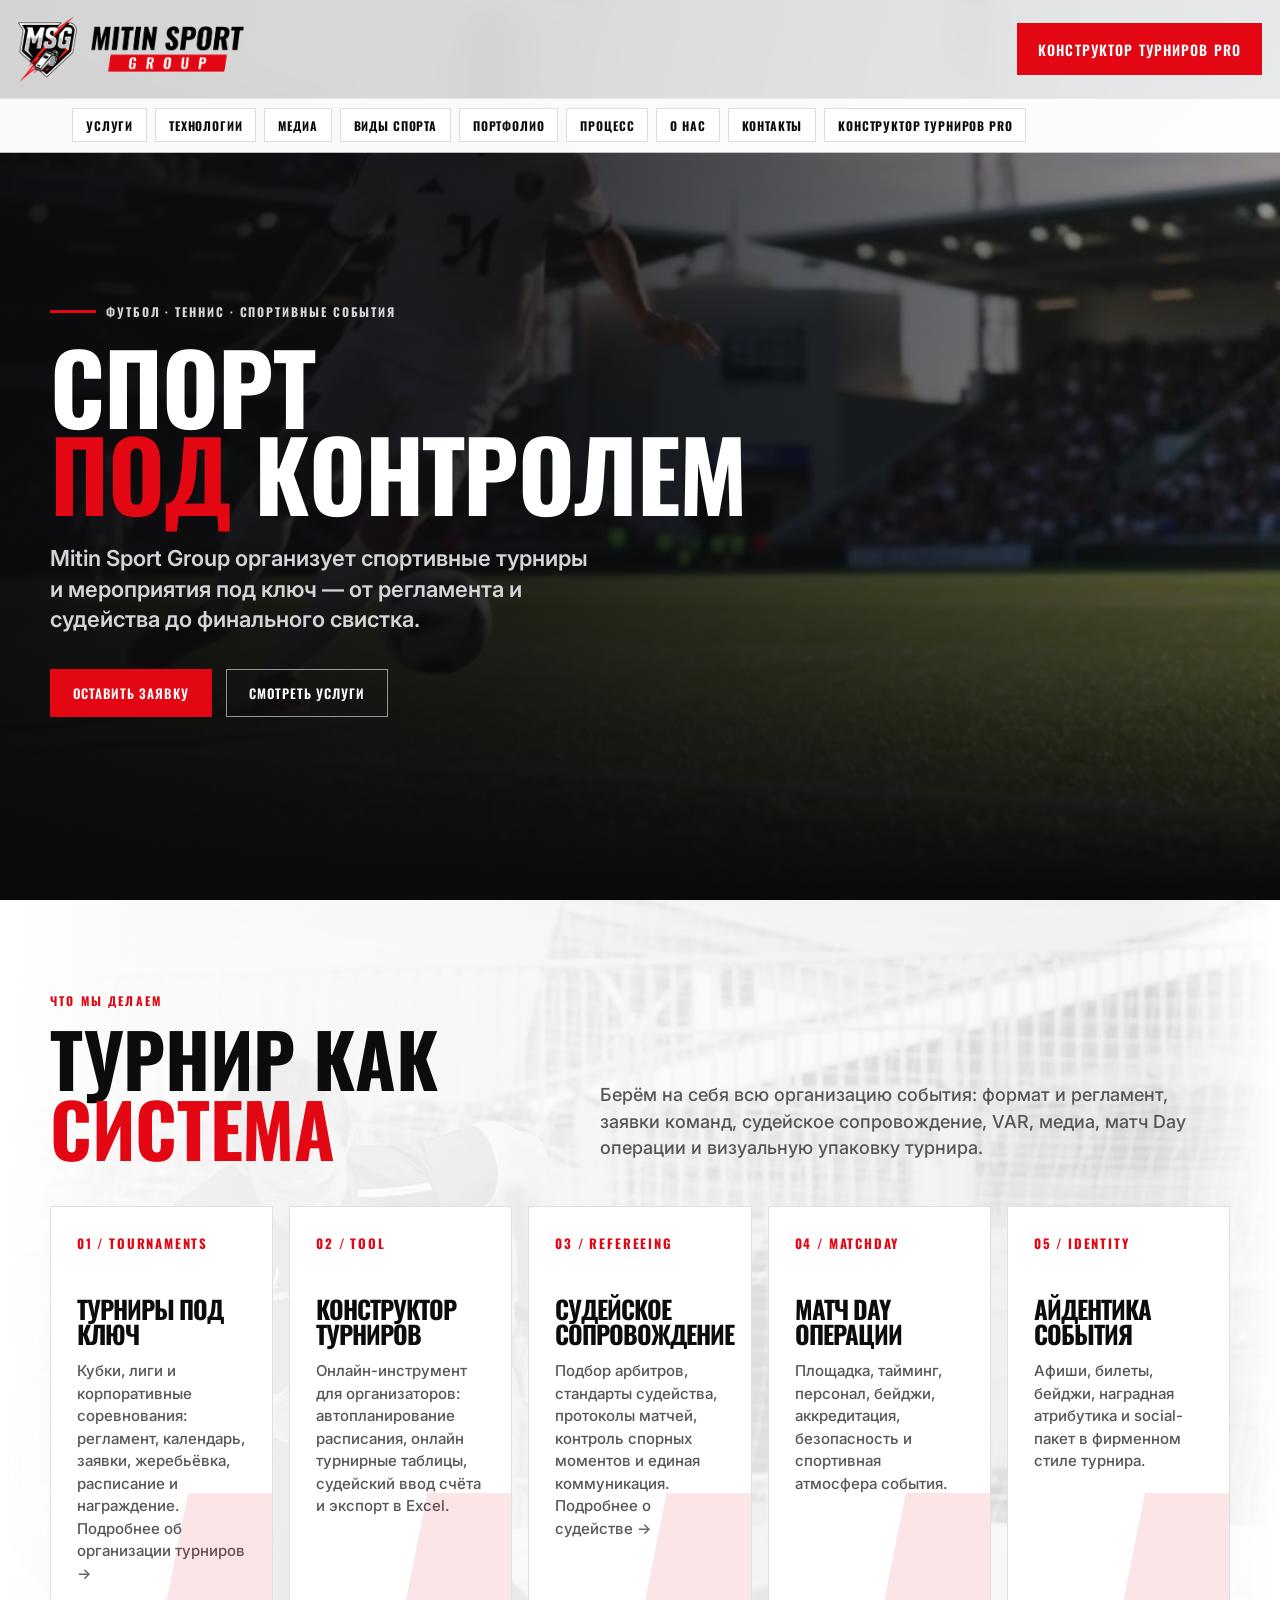
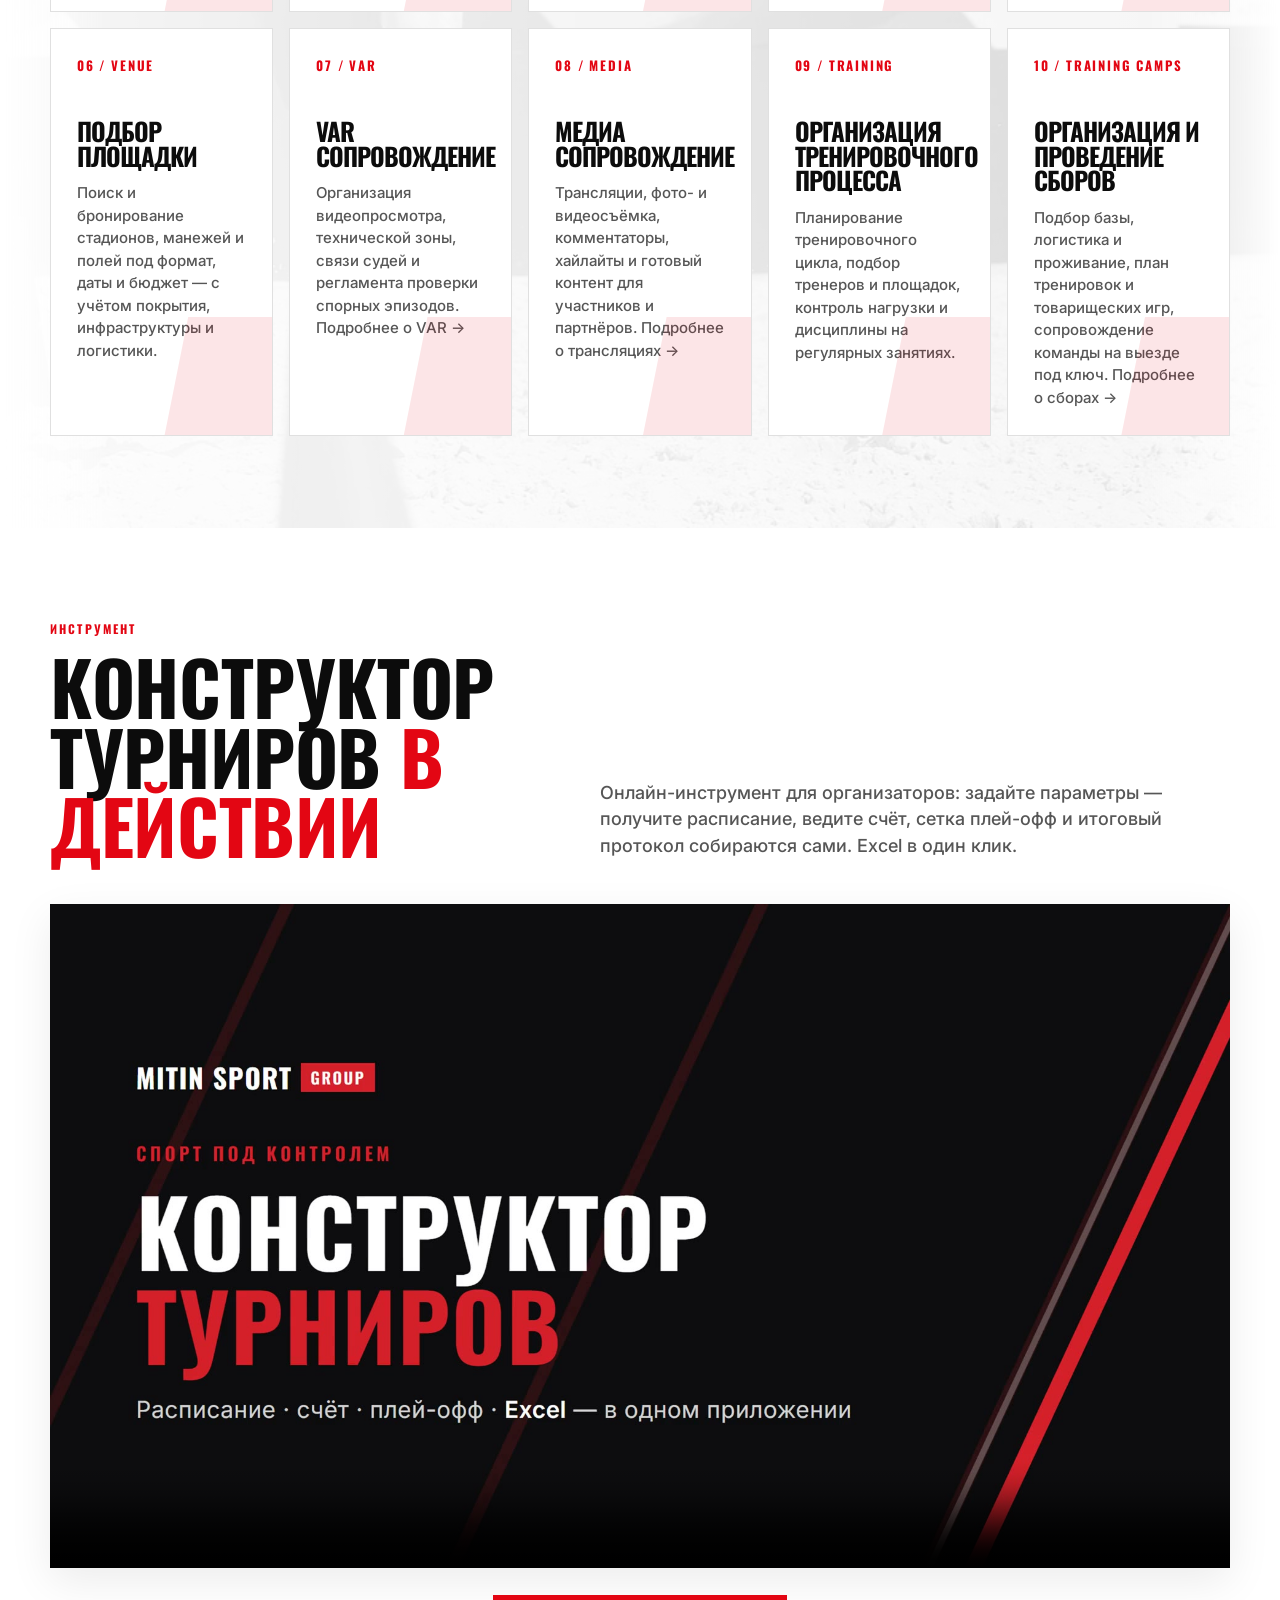
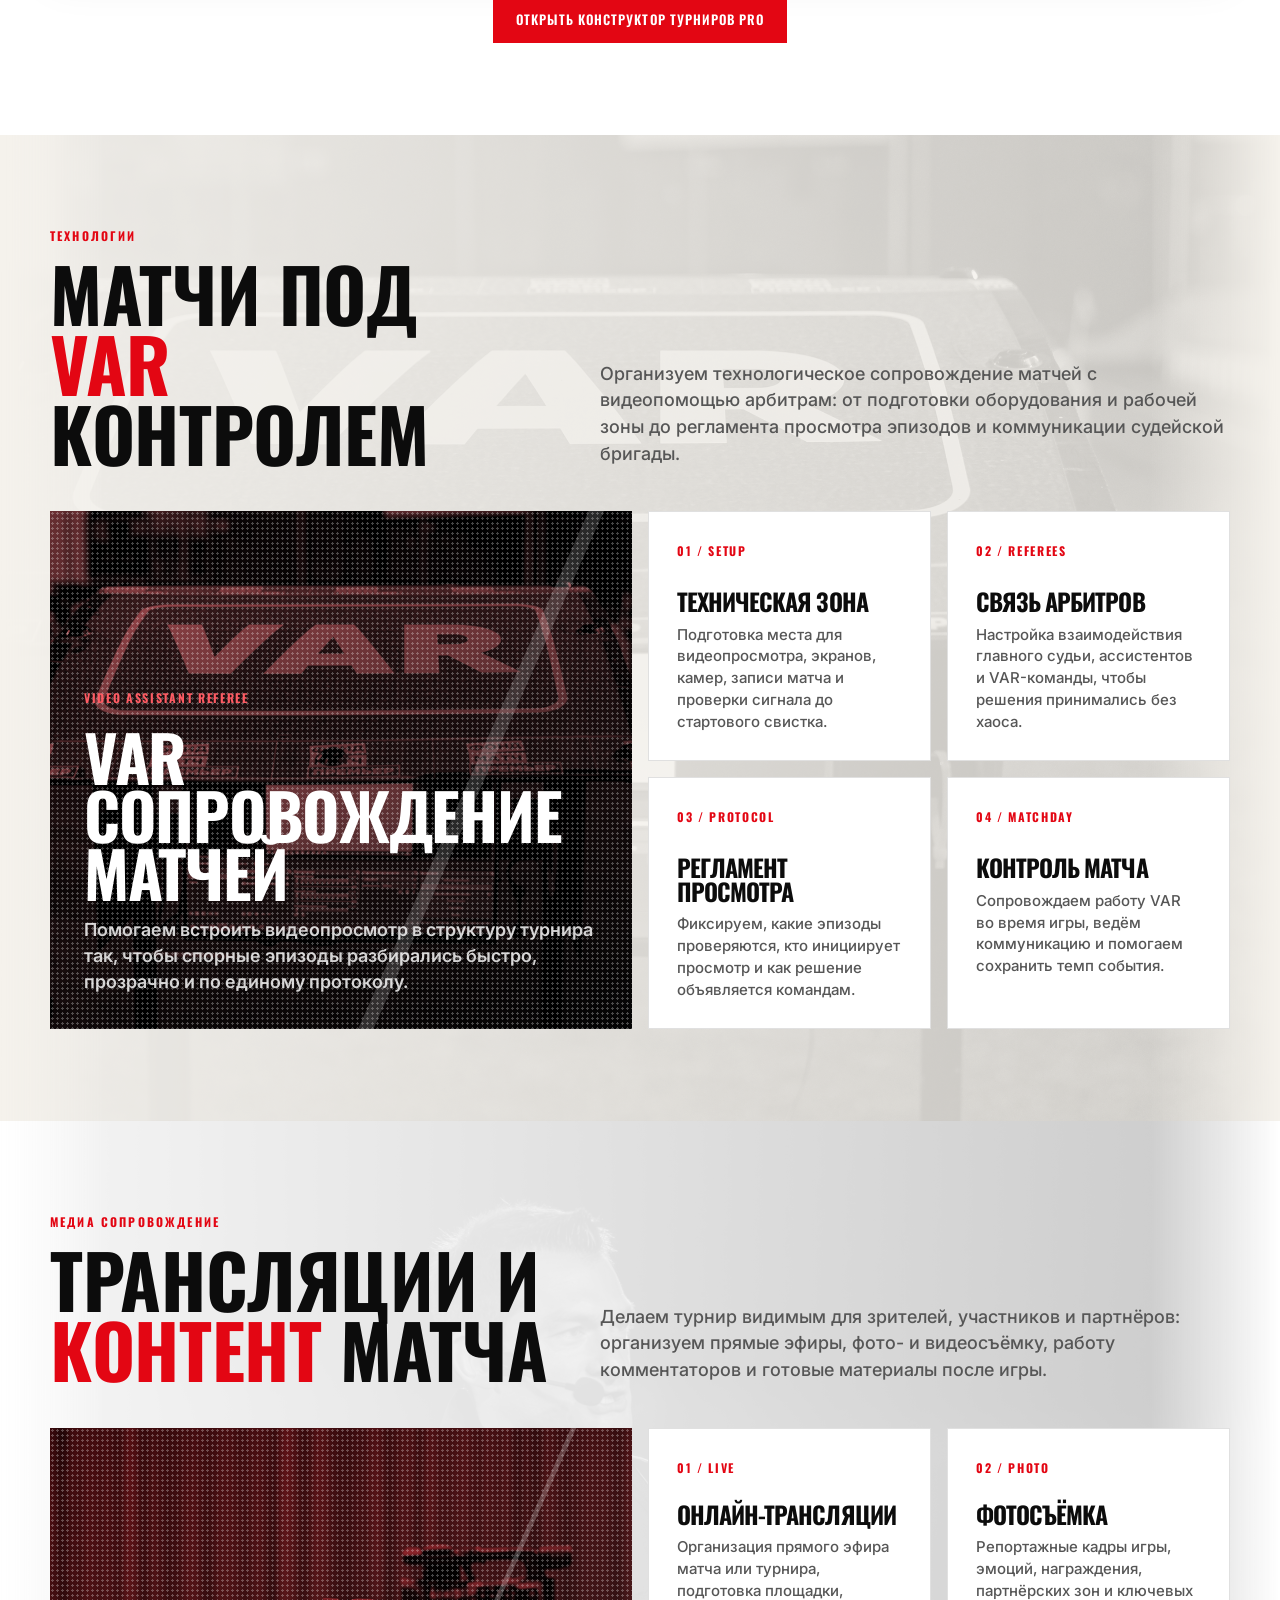
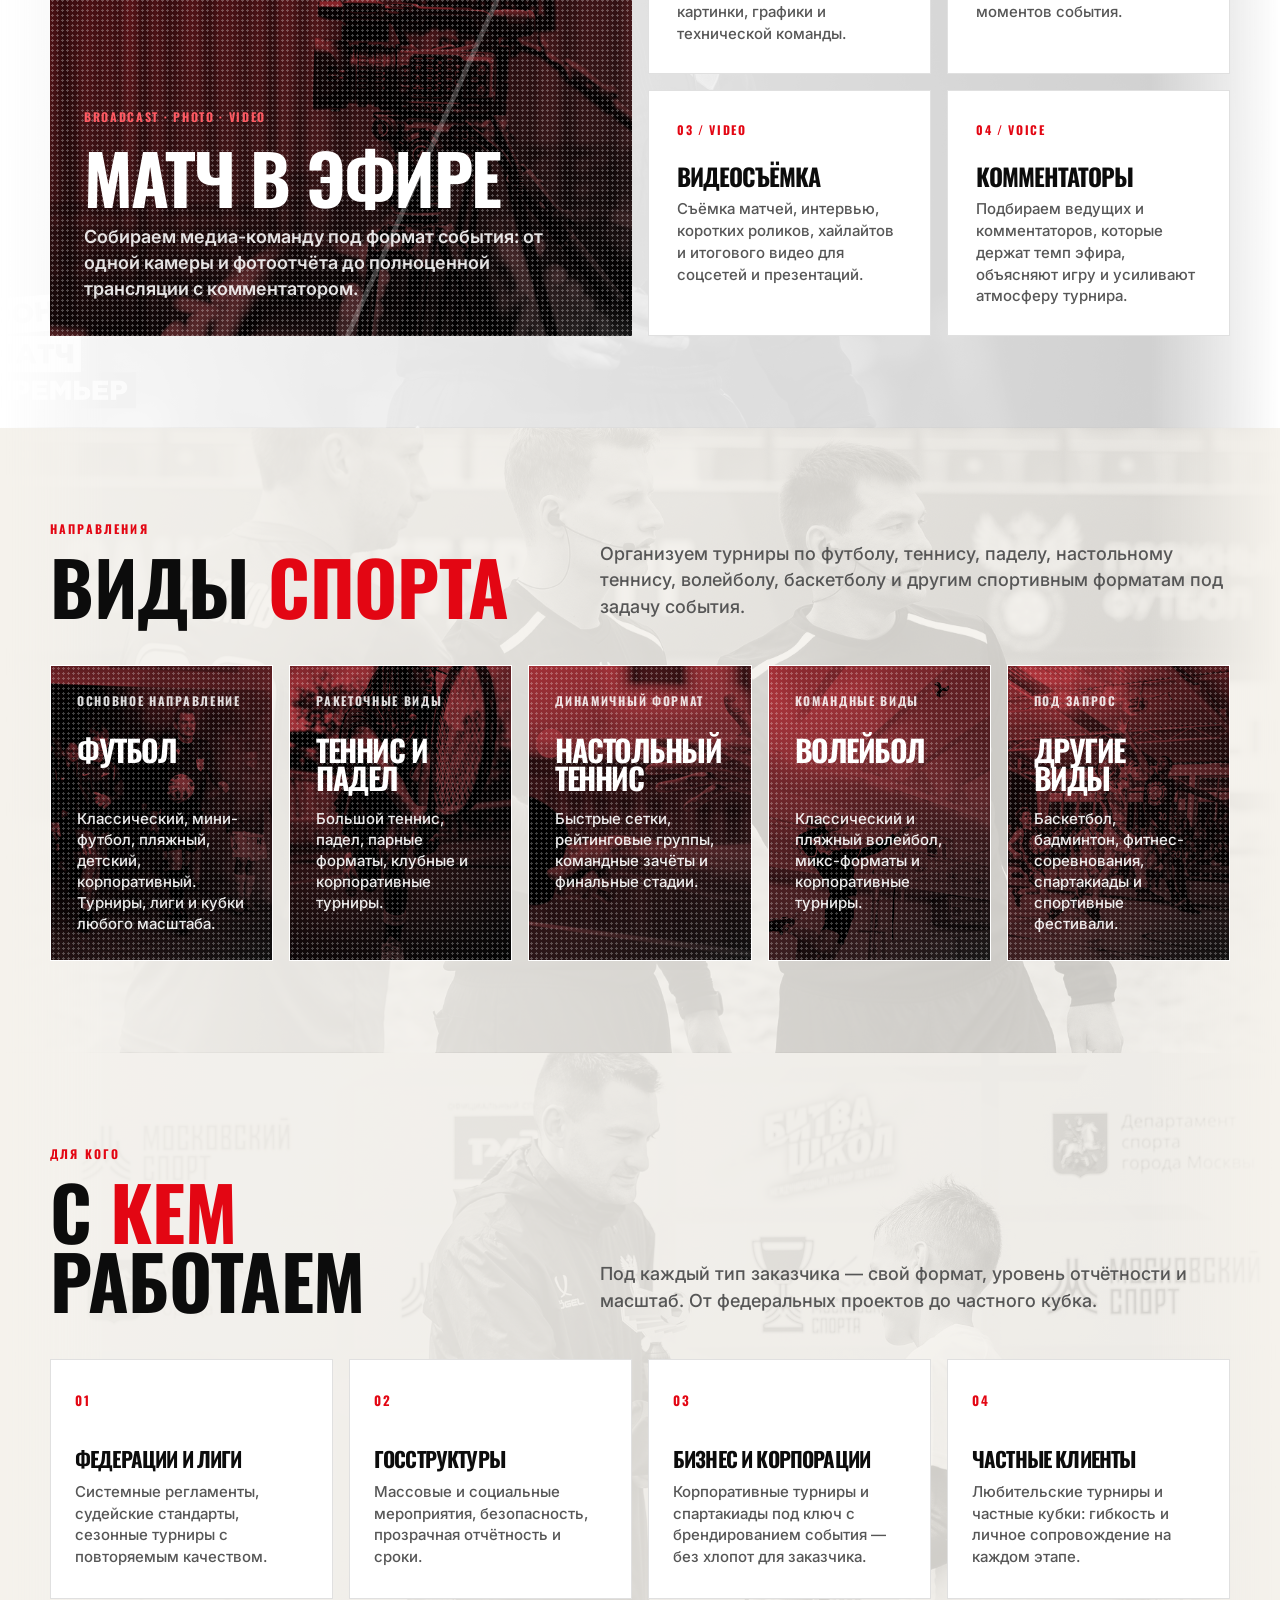
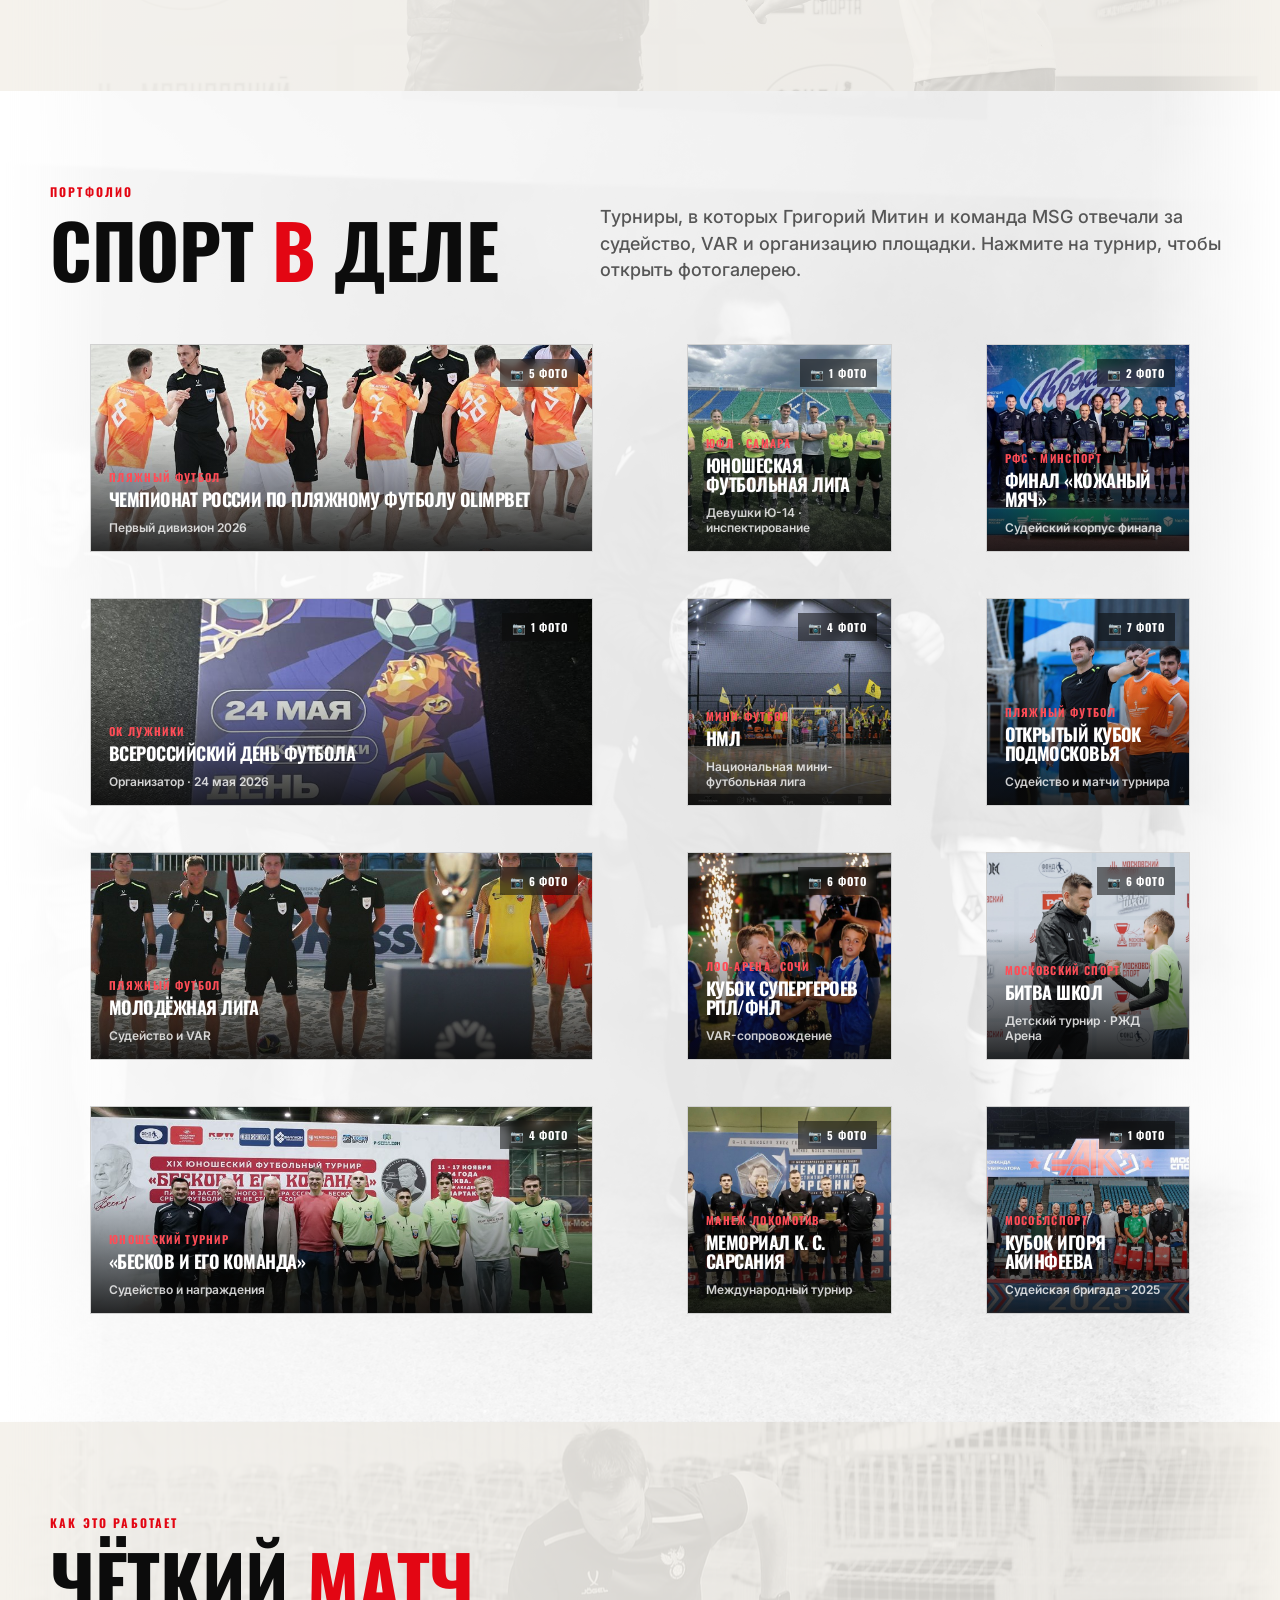
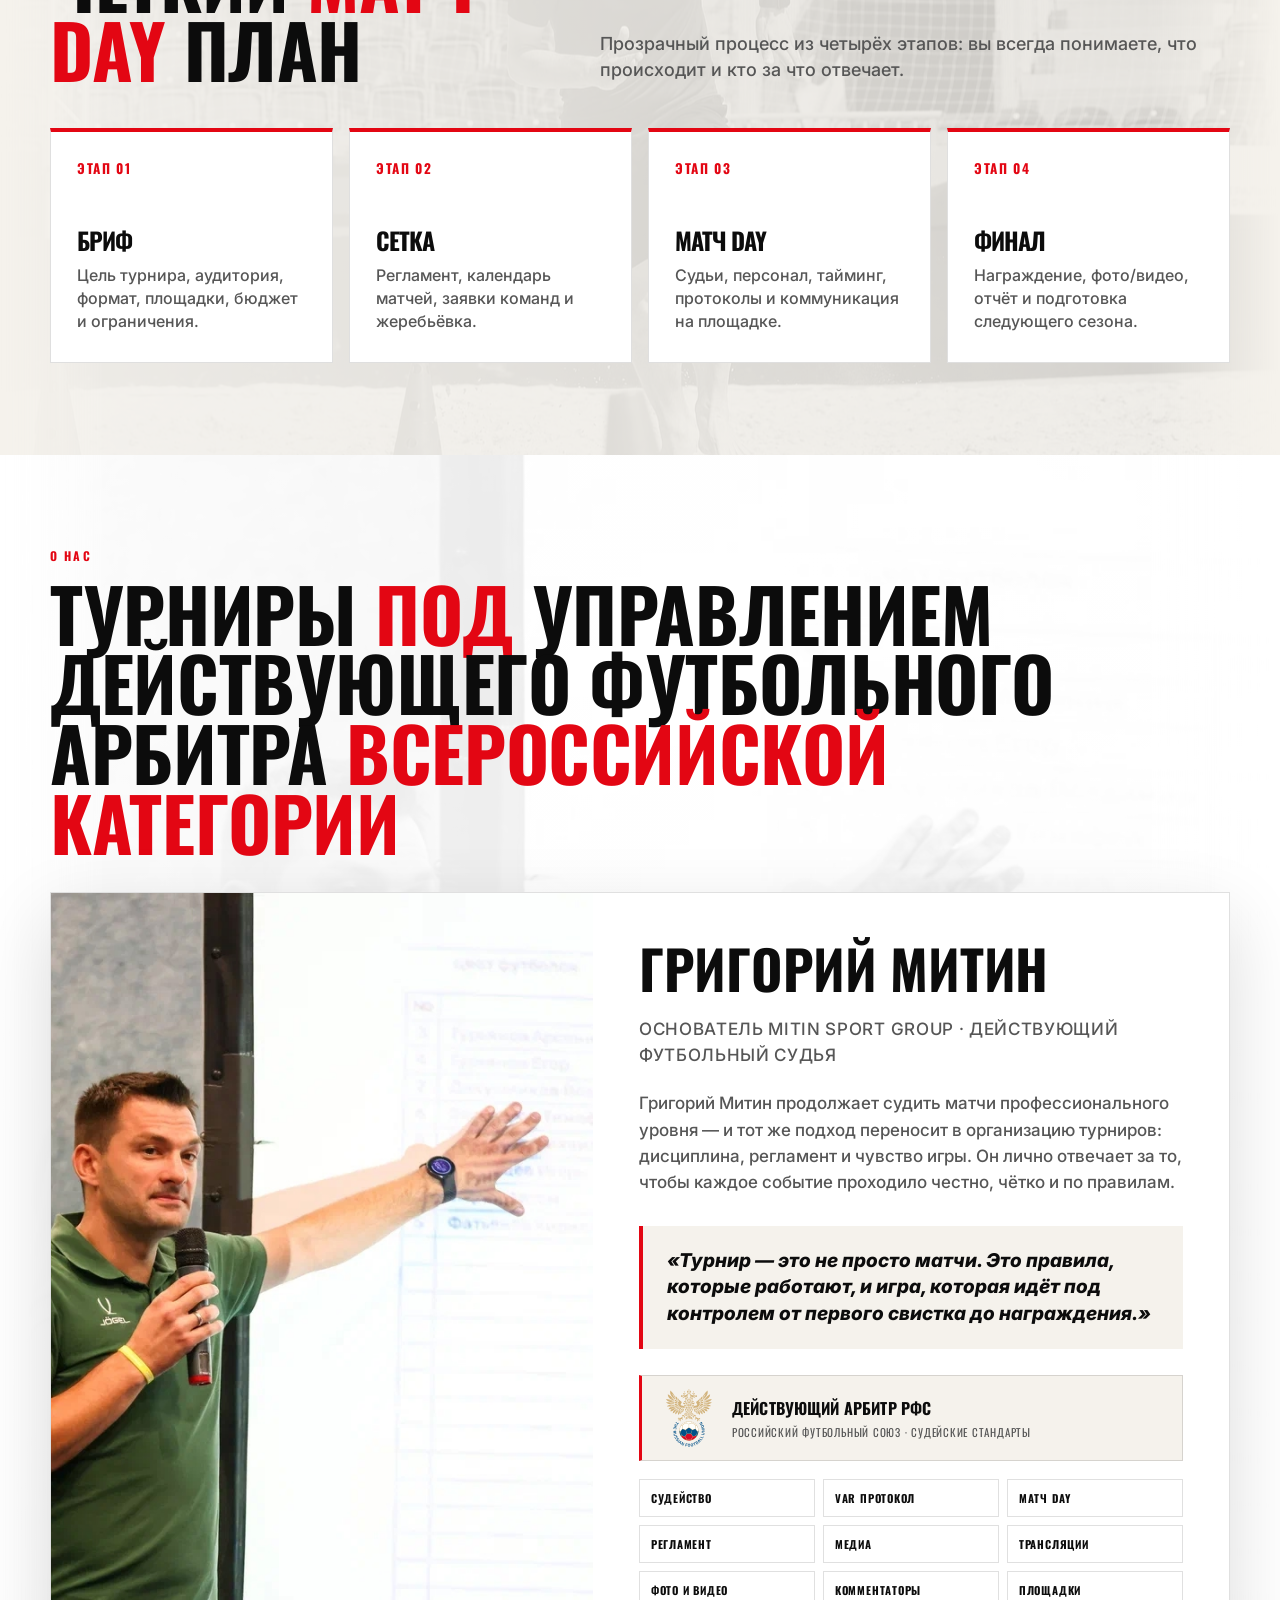
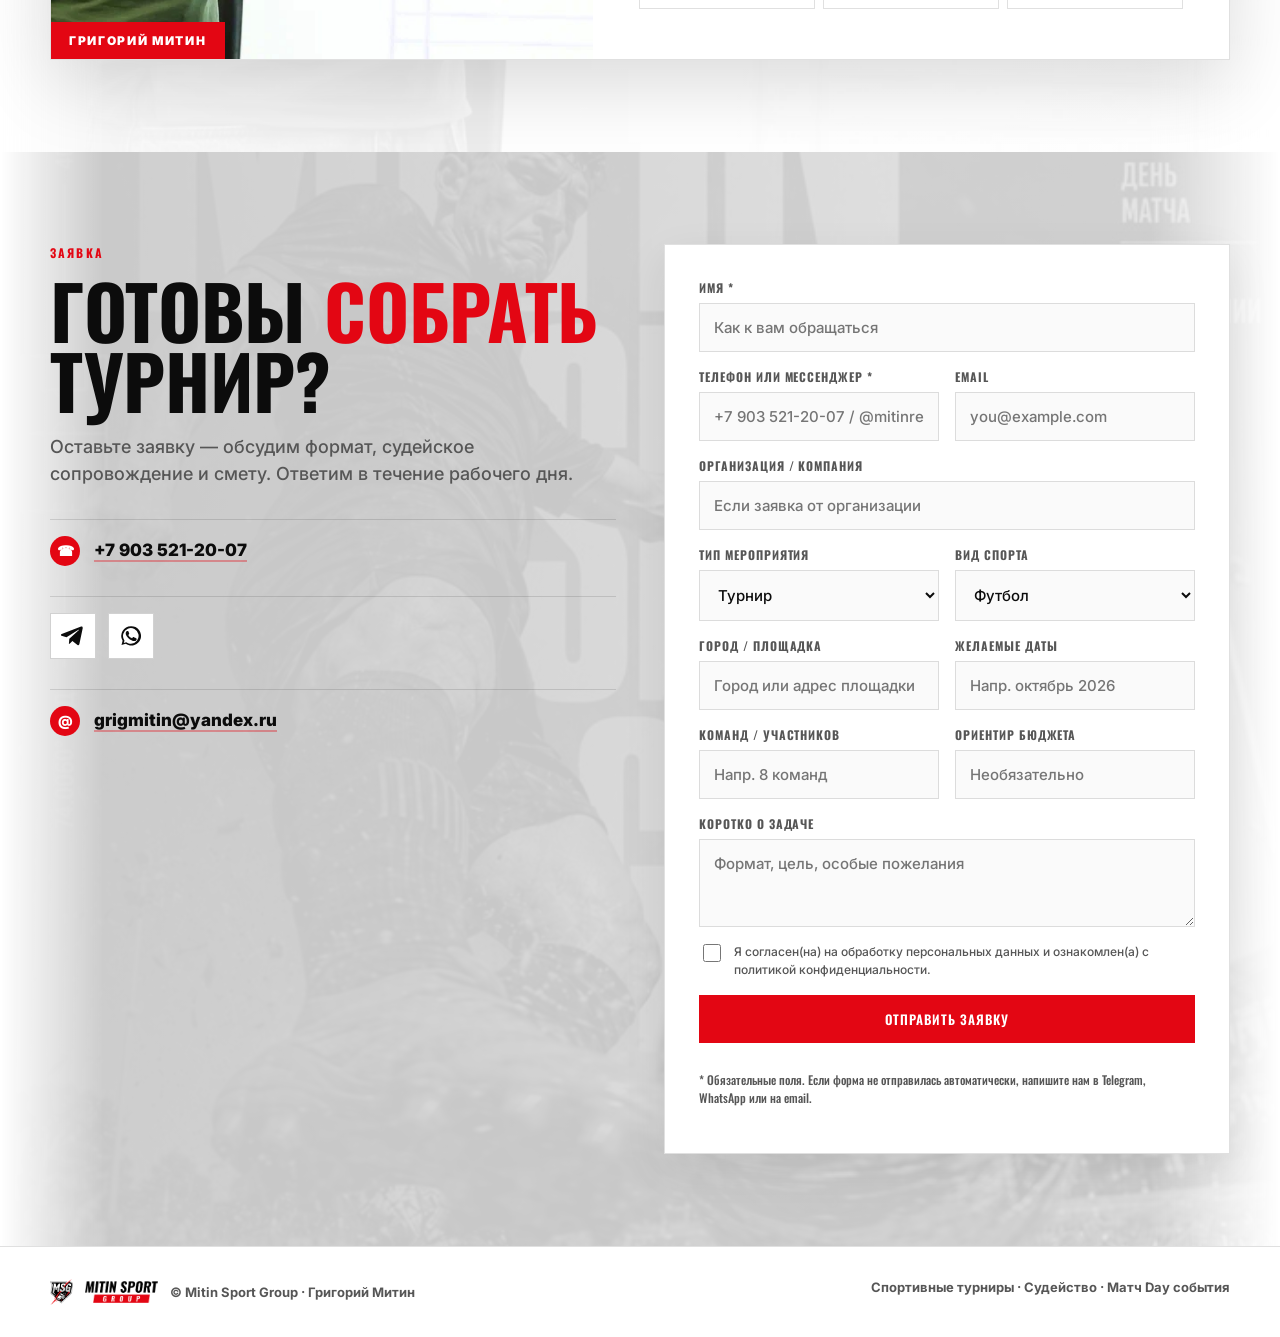
==== index.html @ e8828ff2 "Hero video covers full viewport height (100vh/100dvh)" ====
<!DOCTYPE html>
<html lang="ru">
<head>
  <meta charset="UTF-8" />
  <meta name="viewport" content="width=device-width, initial-scale=1.0" />
  <!-- Yandex.Metrika counter -->
  <script type="text/javascript">
    (function(m,e,t,r,i,k,a){m[i]=m[i]||function(){(m[i].a=m[i].a||[]).push(arguments)};
    m[i].l=1*new Date();
    for (var j = 0; j < document.scripts.length; j++) {if (document.scripts[j].src === r) { return; }}
    k=e.createElement(t),a=e.getElementsByTagName(t)[0],k.async=1,k.src=r,a.parentNode.insertBefore(k,a)})
    (window, document, "script", "https://mc.yandex.ru/metrika/tag.js?id=110599203", "ym");
    ym(110599203, "init", { ssr:true, clickmap:true, trackLinks:true, accurateTrackBounce:true, ecommerce:"dataLayer" });
  </script>
  <noscript><div><img src="https://mc.yandex.ru/watch/110599203" style="position:absolute; left:-9999px;" alt="" /></div></noscript>
  <!-- /Yandex.Metrika counter -->
  <!-- Google tag (gtag.js) -->
  <script async src="https://www.googletagmanager.com/gtag/js?id=G-R9M8MVH5YV"></script>
  <script>
    window.dataLayer = window.dataLayer || [];
    function gtag(){dataLayer.push(arguments);}
    gtag('js', new Date());
    gtag('config', 'G-R9M8MVH5YV');
  </script>
  <!-- End Google tag -->
  <title>Mitin Sport Group — Спортивные турниры и мероприятия под ключ</title>
  <meta name="description" content="Mitin Sport Group (MSG) — организация и проведение футбольных и спортивных турниров под ключ: регламент, судейство, матч Day операции и айдентика события. Основатель — Григорий Митин, действующий футбольный судья." />
  <meta name="robots" content="index, follow" />
  <link rel="canonical" href="https://mitinsport.ru/" />
  <meta property="og:title" content="Mitin Sport Group — Спорт под контролем" />
  <meta property="og:description" content="Турниры и спортивные мероприятия под ключ: от регламента до финального свистка." />
  <meta property="og:type" content="website" />
  <meta property="og:url" content="https://mitinsport.ru/" />
  <meta property="og:site_name" content="Mitin Sport Group" />
  <meta property="og:image" content="https://mitinsport.ru/assets/superheroes-winners.jpg" />
  <meta property="og:locale" content="ru_RU" />
  <meta name="twitter:card" content="summary_large_image" />
  <meta name="theme-color" content="#e30613" />
  <link rel="icon" href="/favicon.ico" sizes="any" />
  <link rel="icon" type="image/png" sizes="32x32" href="/assets/favicon-32.png" />
  <link rel="icon" type="image/png" sizes="16x16" href="/assets/favicon-16.png" />
  <link rel="apple-touch-icon" href="/assets/apple-touch-icon.png" />
  <script type="application/ld+json">
  {
    "@context": "https://schema.org",
    "@graph": [
      {
        "@type": "Organization",
        "@id": "https://mitinsport.ru/#org",
        "name": "Mitin Sport Group",
        "alternateName": "Митин Спорт Групп",
        "url": "https://mitinsport.ru/",
        "logo": "https://mitinsport.ru/assets/logo-msg.png",
        "image": "https://mitinsport.ru/assets/superheroes-winners.jpg",
        "email": "grigmitin@yandex.ru",
        "telephone": "+7-903-521-20-07",
        "description": "Организация и проведение футбольных и спортивных турниров под ключ: регламент, судейство, VAR, медиа и Match Day.",
        "areaServed": { "@type": "Country", "name": "Россия" },
        "founder": { "@id": "https://mitinsport.ru/#grigmitin" },
        "sameAs": ["https://t.me/mitinref"],
        "contactPoint": {
          "@type": "ContactPoint",
          "telephone": "+7-903-521-20-07",
          "contactType": "sales",
          "availableLanguage": "Russian"
        }
      },
      {
        "@type": "WebSite",
        "@id": "https://mitinsport.ru/#website",
        "url": "https://mitinsport.ru/",
        "name": "Mitin Sport Group",
        "inLanguage": "ru",
        "publisher": { "@id": "https://mitinsport.ru/#org" }
      },
      {
        "@type": "Person",
        "@id": "https://mitinsport.ru/#grigmitin",
        "name": "Григорий Митин",
        "jobTitle": "Основатель Mitin Sport Group, действующий футбольный арбитр всероссийской категории",
        "worksFor": { "@id": "https://mitinsport.ru/#org" }
      },
      {
        "@type": "Service",
        "name": "Организация футбольных турниров под ключ",
        "serviceType": "Организация спортивных турниров",
        "provider": { "@id": "https://mitinsport.ru/#org" },
        "areaServed": { "@type": "Country", "name": "Россия" }
      },
      {
        "@type": "Service",
        "name": "Судейское сопровождение матчей и турниров",
        "provider": { "@id": "https://mitinsport.ru/#org" },
        "areaServed": { "@type": "Country", "name": "Россия" }
      },
      {
        "@type": "Service",
        "name": "VAR сопровождение матчей",
        "provider": { "@id": "https://mitinsport.ru/#org" },
        "areaServed": { "@type": "Country", "name": "Россия" }
      },
      {
        "@type": "Service",
        "name": "Медиа и онлайн-трансляции спортивных событий",
        "provider": { "@id": "https://mitinsport.ru/#org" },
        "areaServed": { "@type": "Country", "name": "Россия" }
      },
      {
        "@type": "Service",
        "name": "Корпоративные и детские спортивные турниры",
        "provider": { "@id": "https://mitinsport.ru/#org" },
        "areaServed": { "@type": "Country", "name": "Россия" }
      }
    ]
  }
  </script>
  <link rel="preconnect" href="https://fonts.googleapis.com" />
  <link rel="preconnect" href="https://fonts.gstatic.com" crossorigin />
  <link href="https://fonts.googleapis.com/css2?family=Oswald:wght@500;600;700&family=Inter:wght@400;500;600;700&display=swap" rel="stylesheet" />
  <style>
    :root {
      --bg: #ffffff;
      --paper: #f5f2ec;
      --ink: #0c0c0c;
      --muted: #565656;
      --red: #e30613;
      --red-dark: #b1040f;
      --line: rgba(0,0,0,.12);
      --card: #ffffff;
      --radius: 18px;
      --max: 1180px;
      --shadow: 0 26px 70px rgba(0,0,0,.14);
      --shadow-soft: 0 14px 40px rgba(0,0,0,.08);
      --font-display: 'Oswald', 'Arial Narrow', Arial, sans-serif;
      --font-ui: 'Oswald', Arial, sans-serif;
      --font-body: 'Inter', Arial, Helvetica, sans-serif;
    }

    * { box-sizing: border-box; }
    html { scroll-behavior: smooth; }
    body {
      margin: 0;
      font-family: var(--font-body);
      background: var(--bg);
      color: var(--ink);
      overflow-x: hidden;
    }
    a { color: inherit; text-decoration: none; }
    img { display: block; max-width: 100%; }

    /* ===== BRAND ELEMENTS ===== */
    .brand-shield { height: 46px; width: auto; flex: 0 0 auto; object-fit: contain; }
    .brand-emblem { height: 66px; width: auto; flex: 0 0 auto; object-fit: contain; }
    .shield-sm { height: 22px; width: auto; flex: 0 0 auto; object-fit: contain; }
    .emblem-sm { height: 26px; width: auto; flex: 0 0 auto; object-fit: contain; }
    .emblem {
      position: relative; width: 42px; height: 46px; flex: 0 0 auto;
      background: #0c0c0c; display: grid; place-items: center; overflow: hidden;
      clip-path: polygon(50% 0, 100% 14%, 100% 66%, 50% 100%, 0 66%, 0 14%);
    }
    .emblem::before { content: ""; position: absolute; top: -12%; left: 44%; width: 6px; height: 130%; background: var(--red); transform: rotate(20deg); }
    .emblem .m { position: relative; font-family: var(--font-display); font-weight: 700; color: #fff; font-size: 15px; letter-spacing: .02em; transform: skewX(-6deg); }
    .emblem.sm { width: 26px; height: 28px; }
    .emblem.sm .m { font-size: 10px; }

    /* signature diagonal streaks */
    .streaks { position: absolute; inset: 0; overflow: hidden; pointer-events: none; z-index: 1; }
    .streaks i { position: absolute; top: -90px; height: 150%; display: block; transform: rotate(26deg); transform-origin: top center; }
    .streaks .s1 { right: 9%; width: 12px; background: var(--red); }
    .streaks .s2 { right: 13.5%; width: 4px; background: var(--red); opacity: .5; }
    .streaks .s3 { right: 4%; width: 26px; background: var(--ink); opacity: .05; }
    .streaks .s4 { right: 16%; width: 6px; background: var(--ink); opacity: .07; }

    .site-header {
      position: fixed; top: 0; left: 0; right: 0; z-index: 20;
      backdrop-filter: blur(18px);
      background: rgba(255,255,255,.82);
      border-bottom: 1px solid var(--line);
    }
    .nav {
      max-width: 1500px; margin: 0 auto; padding: 16px 18px;
      display: flex; align-items: center; justify-content: space-between; gap: 18px;
    }
    .brand { display: flex; align-items: center; gap: 14px; font-weight: 900; letter-spacing: -.04em; text-transform: uppercase; flex-shrink: 0; }
    .mark {
      width: 42px; height: 42px; display: grid; place-items: center;
      background: var(--red); color: #fff;
      clip-path: polygon(10% 0, 100% 0, 90% 100%, 0 100%);
      font-size: 14px; font-weight: 950;
    }
    .nav-links { display: flex; align-items: center; gap: 16px; color: var(--muted); font-size: 13.5px; font-weight: 800; letter-spacing: .05em; text-transform: uppercase; }
    .nav-links a { white-space: nowrap; }
    .nav-links a:hover { color: var(--ink); }
    .site-header .btn { min-height: 52px; padding: 0 20px; font-size: 14px; flex-shrink: 0; }
    .site-header .btn-dark { padding: 0 15px; font-size: 12.5px; letter-spacing: .05em; }
    .quick-nav { display: none; border-top: 1px solid rgba(0,0,0,.08); background: rgba(255,255,255,.9); }
    .quick-nav-inner {
      max-width: var(--max); margin: 0 auto; padding: 9px 22px 10px;
      display: flex; gap: 8px; overflow-x: auto; scrollbar-width: none;
    }
    .quick-nav-inner::-webkit-scrollbar { display: none; }
    .quick-nav a {
      flex: 0 0 auto; min-height: 34px; display: inline-flex; align-items: center;
      padding: 0 13px; border: 1px solid rgba(0,0,0,.13); background: #fff;
      color: var(--ink); font-family: var(--font-ui); font-size: 12px; font-weight: 900;
      letter-spacing: .07em; text-transform: uppercase; white-space: nowrap;
    }
    .quick-nav a:hover { border-color: var(--ink); }

    .btn {
      display: inline-flex; align-items: center; justify-content: center;
      min-height: 48px; padding: 10px 22px; border: 1px solid transparent;
      font-size: 13px; font-weight: 900; letter-spacing: .08em; text-transform: uppercase; text-align: center;
      transition: transform .2s ease, background .2s ease, color .2s ease, border-color .2s ease; cursor: pointer;
    }
    .btn:hover { transform: translateY(-2px); }
    .btn-red { background: var(--red); color: #fff; }
    .btn-red:hover { background: #ff1724; }
    .btn-dark { background: var(--ink); color: #fff; }
    .btn-dark:hover { background: #000; }
    .btn-ghost { border-color: rgba(0,0,0,.22); color: var(--ink); background: #fff; }
    .btn-ghost:hover { border-color: var(--ink); background: #faf9f7; }

    /* HERO */
    .hero {
      position: relative; padding: 132px 22px 70px; overflow: hidden;
      background: var(--bg);
    }
    .hero::before {
      content: ""; position: absolute; inset: 0; z-index: 0;
      background-image:
        linear-gradient(90deg, rgba(0,0,0,.035) 1px, transparent 1px),
        linear-gradient(0deg, rgba(0,0,0,.03) 1px, transparent 1px);
      background-size: 78px 78px;
      mask-image: radial-gradient(circle at 70% 30%, #000, transparent 75%);
    }
    .hero-inner {
      position: relative; z-index: 2; max-width: var(--max); margin: 0 auto;
      display: grid; grid-template-columns: 1fr; gap: 54px; align-items: start;
    }
    .eyebrow { display: inline-flex; align-items: center; gap: 10px; margin-bottom: 22px; color: var(--muted); font-size: 12px; font-weight: 900; letter-spacing: .16em; text-transform: uppercase; }
    .eyebrow::before { content: ""; width: 46px; height: 3px; background: var(--red); }
    h1 { margin: 0; font-family: var(--font-display); font-size: clamp(54px, 7.6vw, 110px); line-height: .9; letter-spacing: -.01em; text-transform: uppercase; font-weight: 700; text-wrap: balance; }
    .accent-slash { color: var(--red); }
    .lead { max-width: 540px; margin: 26px 0 0; font-size: clamp(17px, 1.9vw, 22px); line-height: 1.4; color: var(--muted); font-weight: 600; }
    .hero-actions { display: flex; flex-wrap: wrap; gap: 14px; margin-top: 34px; }

    /* full-bleed video hero */
    .hero--video { min-height: 100vh; min-height: 100dvh; display: flex; align-items: center; background: #0a0a0c; padding-top: 150px; }
    .hero--video::before { display: none; }
    .hero--video .streaks { display: none; }
    .hero-video { position: absolute; inset: 0; z-index: 0; width: 100%; height: 100%; object-fit: cover; }
    .hero-video-overlay {
      position: absolute; inset: 0; z-index: 1;
      background:
        linear-gradient(90deg, rgba(10,10,12,.94) 0%, rgba(10,10,12,.78) 40%, rgba(10,10,12,.34) 100%),
        linear-gradient(0deg, #0a0a0c 1%, transparent 42%);
    }
    .hero--video .hero-inner { z-index: 2; width: 100%; }
    .hero--video .eyebrow { color: #d7d7dc; }
    .hero--video h1 { color: #fff; }
    .hero--video .lead { color: #d3d3d8; }
    .hero--video .btn-ghost { border-color: rgba(255,255,255,.55); color: #fff; background: transparent; }
    .hero--video .btn-ghost:hover { background: #fff; color: #0a0a0c; }

    section { position: relative; overflow: hidden; scroll-margin-top: 92px; padding: 92px 22px; }
    .container, .founder-inner, .contact-inner { position: relative; z-index: 1; }
    .container { max-width: var(--max); margin: 0 auto; }
    .alt { background: var(--paper); }
    #services::before, #technology::before, #media::before, #sports::before,
    #founder::before, #audience::before, #portfolio::before, #process::before,
    .contact::before {
      content: ""; position: absolute; inset: 0; z-index: 0; pointer-events: none;
      background-repeat: no-repeat; background-size: cover; background-position: center;
      opacity: .26; filter: grayscale(1);
      -webkit-mask-image: linear-gradient(90deg, transparent 0, #000 8%, #000 90%, transparent 100%);
      mask-image: linear-gradient(90deg, transparent 0, #000 8%, #000 90%, transparent 100%);
    }
    #services::before { background-image: linear-gradient(90deg, rgba(255,255,255,.86), rgba(255,255,255,.22)), url("assets/case-training.jpg"); background-position: right center; }
    #technology::before { background-image: linear-gradient(90deg, rgba(246,244,239,.88), rgba(246,244,239,.22)), url("assets/case-var.jpg"); background-position: right center; }
    #media::before { background-image: linear-gradient(90deg, rgba(255,255,255,.86), rgba(255,255,255,.2)), url("assets/case-night.jpg"); background-position: center; }
    #sports::before { background-image: linear-gradient(90deg, rgba(246,244,239,.88), rgba(246,244,239,.22)), url("assets/case-beach.jpg"); background-position: right center; }
    #founder::before { background-image: linear-gradient(90deg, rgba(255,255,255,.88), rgba(255,255,255,.24)), url("assets/founder-briefing.jpg"); background-position: center 28%; opacity: .22; }
    #audience::before { background-image: linear-gradient(90deg, rgba(246,244,239,.88), rgba(246,244,239,.22)), url("assets/case-award.jpg"); background-position: center; }
    #portfolio::before { background-image: linear-gradient(90deg, rgba(255,255,255,.86), rgba(255,255,255,.2)), url("assets/case-tunnel.jpg"); background-position: center; opacity: .2; }
    #process::before { background-image: linear-gradient(90deg, rgba(246,244,239,.88), rgba(246,244,239,.22)), url("assets/case-training.jpg"); background-position: right center; }
    .contact::before { background-image: linear-gradient(90deg, rgba(12,12,12,.9), rgba(12,12,12,.4)), url("assets/contact-poster.jpg"); opacity: .22; }

    .section-head { display: grid; grid-template-columns: .8fr 1fr; gap: 46px; align-items: end; margin-bottom: 44px; }
    .kicker { font-family: var(--font-ui); color: var(--red); font-size: 12px; letter-spacing: .18em; text-transform: uppercase; font-weight: 700; margin-bottom: 14px; }
    h2 { margin: 0; font-family: var(--font-display); font-size: clamp(38px, 5.8vw, 74px); line-height: .94; letter-spacing: -.005em; text-transform: uppercase; font-weight: 700; }
    h3, .service-card h3, .sport h3, .aud h3, .step h3, .case .label b { font-family: var(--font-display); font-weight: 700; }
    .nav-links, .btn, .service-number, .eyebrow, .step small, .sport small, .aud .num,
    .case .label small, form.lead-form label, .form-note { font-family: var(--font-ui); }
    .btn { font-weight: 600; }
    .section-head p { margin: 0; color: var(--muted); font-size: 18px; line-height: 1.48; font-weight: 500; }

    /* CONSTRUCTOR PROMO VIDEO */
    .promo-video-wrap { background: #0d0d0f; box-shadow: var(--shadow-soft); }
    .promo-video { display: block; width: 100%; height: auto; }
    .promo-video-cta { margin-top: 28px; text-align: center; }

    /* SERVICES */
    .services { display: grid; grid-template-columns: repeat(auto-fit, minmax(208px, 1fr)); gap: 16px; }
    .service-card {
      position: relative; min-height: 300px; padding: 26px;
      background: var(--card); border: 1px solid var(--line);
      overflow: hidden; transition: transform .22s ease, border-color .22s ease, box-shadow .22s ease;
    }
    .service-card:hover { transform: translateY(-6px); border-color: var(--red); box-shadow: var(--shadow-soft); }
    .service-card::after {
      content: ""; position: absolute; right: -52px; bottom: -52px;
      width: 170px; height: 170px; background: var(--red);
      clip-path: polygon(20% 0, 100% 0, 80% 100%, 0 100%); opacity: .1;
    }
    .service-number { color: var(--red); font-size: 13px; font-weight: 950; letter-spacing: .14em; text-transform: uppercase; }
    .service-card h3 { margin: 44px 0 14px; font-size: 25px; line-height: .98; letter-spacing: -.04em; text-transform: uppercase; }
    .service-card p { margin: 0; color: var(--muted); line-height: 1.5; font-weight: 500; font-size: 15px; }

    /* TECHNOLOGY */
    .tech-panel {
      display: grid; grid-template-columns: 1fr 1fr; gap: 16px; margin-top: 24px;
    }
    .tech-hero {
      position: relative; min-height: 360px; padding: 34px; overflow: hidden;
      background: var(--ink); color: #fff; display: grid; align-content: end;
    }
    .tech-hero .hero-photo {
      position: absolute; inset: 0; width: 100%; height: 100%; object-fit: cover; z-index: 0;
      filter: grayscale(1) contrast(1.25) brightness(.8);
    }
    .tech-hero .hero-duotone {
      position: absolute; inset: 0; z-index: 0; mix-blend-mode: multiply;
      background: linear-gradient(160deg, rgba(227,6,19,.6), rgba(12,12,12,.95));
    }
    .tech-hero .hero-halftone {
      position: absolute; inset: 0; z-index: 0; opacity: .3; mix-blend-mode: screen;
      background-image: radial-gradient(rgba(255,255,255,.9) 1px, transparent 1.3px);
      background-size: 5px 5px;
    }
    .tech-hero::after {
      content: ""; position: absolute; top: -22%; right: 26%; width: 14px; height: 150%;
      background: rgba(255,255,255,.16); transform: rotate(24deg); z-index: 0;
    }
    .tech-hero small, .tech-item small {
      position: relative; z-index: 1;
      font-family: var(--font-ui); color: var(--red); font-size: 12px; font-weight: 950;
      letter-spacing: .14em; text-transform: uppercase;
    }
    .tech-item small { color: var(--red); }
    .tech-hero small { color: #ff5b63; }
    .tech-hero h3 {
      position: relative; z-index: 1; margin: 22px 0 16px;
      font-family: var(--font-display); font-size: clamp(36px, 5vw, 66px);
      line-height: .9; letter-spacing: -.02em; text-transform: uppercase;
    }
    .tech-hero p { position: relative; z-index: 1; margin: 0; max-width: 620px; color: rgba(255,255,255,.82); font-size: 18px; line-height: 1.45; font-weight: 600; }
    .tech-grid { display: grid; grid-template-columns: 1fr 1fr; gap: 16px; }
    .tech-item { min-height: 180px; padding: 28px; border: 1px solid var(--line); background: var(--card); }
    .tech-item h4 {
      margin: 30px 0 10px; font-family: var(--font-display); font-size: 24px;
      line-height: .98; letter-spacing: -.04em; text-transform: uppercase;
    }
    .tech-item p { margin: 0; color: var(--muted); line-height: 1.45; font-weight: 500; font-size: 15px; }

    /* MEDIA */
    .media-panel { display: grid; grid-template-columns: 1fr 1fr; gap: 16px; margin-top: 24px; }
    .media-main {
      position: relative; min-height: 340px; padding: 34px; overflow: hidden;
      background: var(--ink); color: #fff;
      display: grid; align-content: end;
    }
    .media-main .hero-photo {
      position: absolute; inset: 0; width: 100%; height: 100%; object-fit: cover; object-position: center 30%; z-index: 0;
      filter: grayscale(1) contrast(1.2) brightness(.85);
    }
    .media-main .hero-duotone {
      position: absolute; inset: 0; z-index: 0; mix-blend-mode: multiply;
      background: linear-gradient(155deg, rgba(227,6,19,.88), rgba(12,12,12,.85));
    }
    .media-main .hero-halftone {
      position: absolute; inset: 0; z-index: 0; opacity: .3; mix-blend-mode: screen;
      background-image: radial-gradient(rgba(255,255,255,.9) 1px, transparent 1.3px);
      background-size: 5px 5px;
    }
    .media-main::after {
      content: ""; position: absolute; top: -20%; right: 29%; width: 5px; height: 140%;
      background: rgba(255,255,255,.22); transform: rotate(24deg); z-index: 0;
    }
    .media-main small, .media-card small {
      position: relative; z-index: 1;
      font-family: var(--font-ui); font-size: 12px; font-weight: 950;
      letter-spacing: .14em; text-transform: uppercase;
    }
    .media-main small { color: #ff5b63; }
    .media-main h3 {
      position: relative; z-index: 1; margin: 22px 0 16px;
      font-family: var(--font-display); font-size: clamp(40px, 5.4vw, 74px);
      line-height: .88; letter-spacing: -.025em; text-transform: uppercase;
    }
    .media-main p { position: relative; z-index: 1; margin: 0; color: rgba(255,255,255,.88); font-size: 18px; line-height: 1.45; font-weight: 600; }
    .media-grid { display: grid; grid-template-columns: repeat(2, 1fr); gap: 16px; }
    .media-card { min-height: 162px; padding: 28px; border: 1px solid var(--line); background: var(--card); }
    .media-card small { color: var(--red); }
    .media-card h4 {
      margin: 26px 0 10px; font-family: var(--font-display); font-size: 24px;
      line-height: .98; letter-spacing: -.04em; text-transform: uppercase;
    }
    .media-card p { margin: 0; color: var(--muted); line-height: 1.45; font-weight: 500; font-size: 15px; }
    .tech-item, .media-card {
      position: relative; overflow: hidden;
      transition: transform .22s ease, border-color .22s ease, box-shadow .22s ease;
    }
    .tech-item::before, .media-card::before {
      content: ""; position: absolute; right: -58px; bottom: -64px;
      width: 170px; height: 170px; background: var(--red);
      clip-path: polygon(20% 0, 100% 0, 80% 100%, 0 100%); opacity: 0;
      transition: opacity .22s ease, transform .22s ease;
    }
    .tech-item > *, .media-card > * { position: relative; z-index: 1; }
    .tech-item:hover, .media-card:hover {
      transform: translateY(-6px); border-color: var(--red); box-shadow: var(--shadow-soft);
    }
    .tech-item:hover::before, .media-card:hover::before { opacity: .1; transform: translate(-6px, -4px); }

    /* SPORTS */
    .sports { display: grid; grid-template-columns: repeat(5, 1fr); gap: 16px; }
    .sport { position: relative; min-height: 220px; padding: 26px; border: 1px solid var(--line); overflow: hidden; display: grid; align-content: start; gap: 14px; background: var(--card); }
    .sport.has-photo { color: #fff; border-color: transparent; }
    .sport .hero-photo {
      position: absolute; inset: 0; width: 100%; height: 100%; object-fit: cover; z-index: 0;
      filter: grayscale(1) contrast(1.2) brightness(.78);
    }
    .sport .hero-duotone {
      position: absolute; inset: 0; z-index: 0; mix-blend-mode: multiply;
      background: linear-gradient(155deg, rgba(227,6,19,.75), rgba(12,12,12,.9));
    }
    .sport .hero-halftone {
      position: absolute; inset: 0; z-index: 0; opacity: .28; mix-blend-mode: screen;
      background-image: radial-gradient(rgba(255,255,255,.9) 1px, transparent 1.3px);
      background-size: 5px 5px;
    }
    .sport small, .sport h3, .sport p { position: relative; z-index: 1; }
    .sport small { min-height: 30px; display: flex; align-items: flex-start; font-size: 12px; letter-spacing: .14em; text-transform: uppercase; font-weight: 900; opacity: .7; }
    .sport.has-photo small { opacity: .85; }
    .sport h3 { margin: 0; min-height: 58px; font-size: 30px; line-height: .95; letter-spacing: -.05em; text-transform: uppercase; }
    .sport p { margin: 0; color: var(--muted); font-weight: 500; line-height: 1.4; font-size: 15px; }
    .sport.has-photo p { color: rgba(255,255,255,.92); }

    /* FOUNDER */
    .founder-inner {
      max-width: var(--max); margin: 0 auto;
      display: grid; grid-template-columns: .92fr 1.08fr; gap: 0;
      border: 1px solid var(--line); background: #fff; box-shadow: var(--shadow);
    }
    .founder-photo { position: relative; min-height: 520px; overflow: hidden; background: #ddd; }
    .founder-photo img { width: 100%; height: 100%; object-fit: cover; object-position: center 25%; }
    .founder-photo::after { content: "ГРИГОРИЙ МИТИН"; position: absolute; left: 0; bottom: 0; padding: 11px 18px; background: var(--red); color: #fff; font-size: 12px; font-weight: 950; letter-spacing: .14em; }
    .founder-body { padding: 50px 46px; display: grid; align-content: center; }
    .founder-body h2 { font-size: clamp(32px, 4.2vw, 56px); }
    .founder-role { margin: 14px 0 0; color: var(--red); font-weight: 900; letter-spacing: .04em; text-transform: uppercase; font-size: 14px; }
    .founder-body p { color: var(--muted); font-size: 17px; line-height: 1.55; font-weight: 500; margin: 22px 0 0; }
    .founder-quote { margin: 30px 0 0; padding: 22px 24px; border-left: 4px solid var(--red); background: var(--paper); font-size: 19px; line-height: 1.4; font-weight: 800; font-style: italic; color: var(--ink); }
    .founder-badge { display: flex; align-items: center; gap: 14px; margin-top: 26px; padding: 13px 18px; border: 1px solid var(--line); border-left: 3px solid var(--red); background: var(--paper); }
    .founder-badge .rfs-logo { width: 58px; height: 58px; object-fit: contain; flex: 0 0 auto; }
    .founder-badge-txt b { display: block; font-family: var(--font-display); font-weight: 700; font-size: 16px; text-transform: uppercase; letter-spacing: .01em; }
    .founder-badge-txt span { display: block; margin-top: 4px; font-family: var(--font-ui); font-size: 11px; letter-spacing: .07em; text-transform: uppercase; color: var(--muted); }
    .founder-tags {
      display: grid; grid-template-columns: repeat(3, minmax(0, 1fr)); gap: 8px; margin-top: 18px;
    }
    .founder-tags span {
      min-height: 38px; display: flex; align-items: center;
      font-family: var(--font-ui); font-size: 11px; font-weight: 900; letter-spacing: .07em;
      text-transform: uppercase; padding: 9px 11px; border: 1px solid var(--line);
      background: #fff; color: var(--ink);
    }

    /* AUDIENCE */
    .audience { display: grid; grid-template-columns: repeat(4, 1fr); gap: 16px; }
    .aud { background: var(--card); padding: 30px 24px; min-height: 220px; border: 1px solid var(--line); transition: transform .22s ease, box-shadow .22s ease; }
    .aud:hover { transform: translateY(-6px); box-shadow: var(--shadow-soft); }
    .aud .num { color: var(--red); font-weight: 950; letter-spacing: .12em; font-size: 13px; }
    .aud h3 { margin: 38px 0 12px; font-size: 21px; line-height: 1; letter-spacing: -.04em; text-transform: uppercase; }
    .aud p { margin: 0; color: var(--muted); line-height: 1.46; font-weight: 500; font-size: 15px; }

    /* PORTFOLIO */
    .cases { display: grid; grid-template-columns: repeat(4, 1fr); grid-auto-rows: 240px; gap: 14px; grid-auto-flow: dense; }
    /* bento rhythm: every 3rd tile is wide (2 cols) → WSS WSS pattern stays gap-free */
    .cases .case:nth-child(3n+1) { grid-column: span 2; }
    .case {
      position: relative; overflow: hidden; border: 1px solid var(--line); background: #eee; cursor: pointer;
      transition: transform .45s cubic-bezier(.2,.7,.2,1), box-shadow .45s ease;
    }
    .case:hover { transform: translateY(-5px); box-shadow: 0 20px 44px rgba(8,8,8,.32); z-index: 3; }
    .case img { width: 100%; height: 100%; object-fit: cover; transition: transform .7s cubic-bezier(.2,.7,.2,1), filter .5s ease; filter: saturate(.9); }
    .case:hover img { transform: scale(1.09); filter: saturate(1.06); }
    .case::after { content: ""; position: absolute; inset: 0; transition: background .45s ease; background: linear-gradient(180deg, transparent 38%, rgba(8,8,8,.85)); }
    .case:hover::after { background: linear-gradient(180deg, transparent 24%, rgba(8,8,8,.92)); }
    .case .label { position: absolute; z-index: 2; left: 18px; right: 18px; bottom: 16px; color: #fff; transition: transform .45s cubic-bezier(.2,.7,.2,1); }
    .case:hover .label { transform: translateY(-4px); }
    .case .label small { display: block; color: #ff4d57; font-size: 11px; font-weight: 950; letter-spacing: .12em; text-transform: uppercase; margin-bottom: 5px; }
    .case .label b { position: relative; display: inline-block; padding-bottom: 6px; font-size: 18px; line-height: 1.05; letter-spacing: -.03em; text-transform: uppercase; }
    .case .label b::after { content: ""; position: absolute; left: 0; bottom: 0; height: 3px; width: 0; background: var(--red); transition: width .5s cubic-bezier(.2,.7,.2,1); }
    .case:hover .label b::after { width: 46px; }
    .case .label span { display: block; margin-top: 5px; font-size: 12px; color: rgba(255,255,255,.8); font-weight: 600; }
    .case:focus-visible { outline: 3px solid var(--red); outline-offset: -3px; }
    .case .gallery-hint {
      position: absolute; z-index: 2; top: 14px; right: 14px;
      display: flex; align-items: center; gap: 6px; padding: 6px 10px;
      background: rgba(12,12,12,.55); color: #fff; backdrop-filter: blur(4px);
      font-family: var(--font-ui); font-size: 11px; font-weight: 800; letter-spacing: .08em; text-transform: uppercase;
      transition: background .35s ease, transform .35s ease;
    }
    .case:hover .gallery-hint { background: var(--red); transform: translateY(-2px); }
    /* scroll reveal (class added by JS, so no-JS users always see the tiles) */
    .cases.reveal .case { opacity: 0; transform: translateY(30px); transition: opacity .65s ease, transform .65s cubic-bezier(.2,.7,.2,1), box-shadow .45s ease; }
    .cases.reveal .case.in { opacity: 1; transform: none; }
    .cases.reveal .case:nth-child(4n+2) { transition-delay: .07s; }
    .cases.reveal .case:nth-child(4n+3) { transition-delay: .14s; }
    .cases.reveal .case:nth-child(4n+4) { transition-delay: .21s; }
    @media (prefers-reduced-motion: reduce) {
      .cases.reveal .case { opacity: 1; transform: none; transition: none; }
      .case, .case img, .case .label { transition: none; }
    }
    .cases-note { margin-top: 22px; color: var(--muted); font-size: 14px; font-weight: 500; }
    .case-placeholder {
      position: relative; display: flex; flex-direction: column; align-items: center; justify-content: center;
      text-align: center; gap: 6px; padding: 20px; border: 1px dashed var(--line); background: var(--paper);
    }
    .case-placeholder small { color: var(--muted); font-size: 11px; font-weight: 950; letter-spacing: .12em; text-transform: uppercase; }
    .case-placeholder b { font-family: var(--font-display); font-weight: 700; font-size: 16px; line-height: 1.15; letter-spacing: -.02em; text-transform: uppercase; color: var(--ink); }
    .case-placeholder span { font-size: 12px; color: var(--muted); font-weight: 600; }
    .case-placeholder .case-emblem { width: 60px; height: 60px; object-fit: contain; margin-bottom: 2px; }

    /* LIGHTBOX */
    .lightbox {
      position: fixed; inset: 0; z-index: 100; background: rgba(6,6,6,.94);
      display: grid; grid-template-rows: auto 1fr auto; place-items: center; padding: 24px;
    }
    .lightbox[hidden] { display: none; }
    .lightbox-head { width: 100%; max-width: 980px; display: flex; align-items: center; justify-content: space-between; gap: 16px; color: #fff; }
    .lightbox-title { font-family: var(--font-display); font-size: clamp(18px, 2.6vw, 26px); text-transform: uppercase; letter-spacing: -.02em; }
    .lightbox-close {
      width: 42px; height: 42px; flex: 0 0 auto; border: 1px solid rgba(255,255,255,.3); background: transparent;
      color: #fff; font-size: 22px; line-height: 1; cursor: pointer;
    }
    .lightbox-close:hover { border-color: var(--red); color: var(--red); }
    .lightbox-body { position: relative; width: 100%; max-width: 980px; display: flex; align-items: center; justify-content: center; gap: 14px; }
    .lightbox-figure { margin: 0; max-width: 100%; max-height: 68vh; display: grid; gap: 12px; justify-items: center; }
    .lightbox-figure img { max-width: 100%; max-height: 68vh; object-fit: contain; border: 1px solid rgba(255,255,255,.14); }
    .lightbox-caption { color: rgba(255,255,255,.78); font-size: 14px; font-weight: 600; text-align: center; }
    .lightbox-nav {
      width: 46px; height: 46px; flex: 0 0 auto; border: 1px solid rgba(255,255,255,.3); background: transparent;
      color: #fff; font-size: 22px; cursor: pointer;
    }
    .lightbox-nav:hover { border-color: var(--red); color: var(--red); }
    .lightbox-nav[hidden] { visibility: hidden; }
    .lightbox-counter { color: rgba(255,255,255,.6); font-family: var(--font-ui); font-size: 12px; font-weight: 700; letter-spacing: .1em; text-transform: uppercase; }
    @media (max-width: 560px) {
      .lightbox-body { flex-direction: column; }
      .lightbox-nav { width: 100%; height: 40px; }
    }

    /* PROCESS */
    .process-grid { display: grid; grid-template-columns: repeat(4, 1fr); gap: 16px; }
    .step { background: var(--card); padding: 26px; min-height: 235px; border: 1px solid var(--line); border-top: 4px solid var(--red); }
    .step small { color: var(--red); font-weight: 950; letter-spacing: .12em; text-transform: uppercase; }
    .step h3 { margin: 50px 0 12px; font-size: 24px; line-height: 1; letter-spacing: -.04em; text-transform: uppercase; }
    .step p { margin: 0; color: var(--muted); line-height: 1.45; font-weight: 500; }

    /* CONTACT */
    .contact-inner { max-width: var(--max); margin: 0 auto; display: grid; grid-template-columns: 1fr 1fr; gap: 48px; align-items: start; }
    .contact-lead { margin: 18px 0 0; color: var(--muted); font-weight: 500; font-size: 18px; line-height: 1.5; }
    .contact-methods { margin-top: 32px; display: grid; gap: 14px; }
    .cm { display: flex; align-items: center; gap: 14px; padding: 16px 0; border-top: 1px solid var(--line); font-weight: 850; color: var(--ink); font-size: 17px; }
    .cm span { flex: 0 0 30px; width: 30px; height: 30px; display: grid; place-items: center; background: var(--red); color: #fff; border-radius: 50%; font-size: 14px; }
    .cm a { border-bottom: 2px solid rgba(227,6,19,.35); }
    .cm a:hover { border-color: var(--red); }
    .messenger-row { gap: 12px; }
    .messenger-link {
      width: 46px; height: 46px; flex: 0 0 46px; display: grid; place-items: center;
      border: 1px solid rgba(0,0,0,.18); border-bottom: 1px solid rgba(0,0,0,.18);
      background: #fff; color: var(--ink); filter: grayscale(1); transition: transform .2s ease, border-color .2s ease, background .2s ease;
    }
    .cm .messenger-link { border: 1px solid rgba(0,0,0,.18); }
    .messenger-link:hover { transform: translateY(-2px); border-color: var(--ink); background: #f3f3f3; }
    .messenger-link svg { width: 24px; height: 24px; display: block; }
    .sr-only {
      position: absolute; width: 1px; height: 1px; padding: 0; margin: -1px; overflow: hidden;
      clip: rect(0,0,0,0); white-space: nowrap; border: 0;
    }

    form.lead-form { background: #fff; border: 1px solid var(--line); padding: 34px; box-shadow: var(--shadow-soft); display: grid; gap: 16px; }
    form.lead-form .frow { display: grid; gap: 7px; }
    form.lead-form label { font-size: 12px; font-weight: 900; letter-spacing: .08em; text-transform: uppercase; color: var(--muted); }
    form.lead-form input, form.lead-form select, form.lead-form textarea {
      width: 100%; padding: 14px; border: 1px solid var(--line); background: #fafafa;
      color: var(--ink); font-size: 15px; font-family: inherit; font-weight: 500; transition: border-color .2s ease;
    }
    form.lead-form input:focus, form.lead-form select:focus, form.lead-form textarea:focus { outline: none; border-color: var(--red); }
    form.lead-form textarea { min-height: 88px; resize: vertical; }
    form.lead-form .form-grid { display: grid; grid-template-columns: 1fr 1fr; gap: 16px; }
    form.lead-form .consent { display: flex; gap: 10px; align-items: flex-start; }
    form.lead-form .consent input { width: 18px; height: 18px; margin-top: 1px; flex: 0 0 auto; accent-color: var(--red); }
    form.lead-form .consent label { font-family: var(--font-body); text-transform: none; letter-spacing: 0; font-weight: 500; font-size: 12px; color: var(--muted); line-height: 1.5; }
    form.lead-form .btn { width: 100%; }
    .form-note { font-size: 12px; color: var(--muted); font-weight: 500; line-height: 1.5; }
    .lead-status {
      display: none; padding: 13px 14px; border: 1px solid var(--line);
      font-size: 14px; font-weight: 700; line-height: 1.45;
    }
    .lead-status.is-visible { display: block; }
    .lead-status.is-ok { border-color: rgba(8,120,72,.28); background: #f0faf5; color: #075f3b; }
    .lead-status.is-error { border-color: rgba(227,6,19,.28); background: #fff2f3; color: var(--red-dark); }
    .lead-status.is-warn { border-color: rgba(0,0,0,.16); background: var(--paper); color: var(--ink); }
    @media (max-width: 560px) { form.lead-form .form-grid { grid-template-columns: 1fr; } }

    .float-actions { display: none; }

    footer { padding: 32px 22px; border-top: 1px solid var(--line); color: var(--muted); background: var(--bg); }
    .footer-inner { max-width: var(--max); margin: 0 auto; display: flex; justify-content: space-between; gap: 20px; flex-wrap: wrap; font-size: 13px; font-weight: 700; }

    @media (max-width: 1040px) {
      .services { grid-template-columns: 1fr 1fr; }
      .tech-panel { grid-template-columns: 1fr; }
      .media-panel { grid-template-columns: 1fr; }
      .sports { grid-template-columns: repeat(2, 1fr); }
      .sport.football { grid-column: span 2; }
      .audience { grid-template-columns: 1fr 1fr; }
      .process-grid { grid-template-columns: 1fr 1fr; }
      .cases { grid-template-columns: repeat(2, 1fr); }
    }
    @media (max-width: 1360px) {
      .nav-links { display: none; }
      .quick-nav { display: block; }
      section { scroll-margin-top: 174px; }
      .hero { padding-top: 184px; }
    }
    @media (max-width: 920px) {
      .hero-inner, .section-head, .sports, .founder-inner, .contact-inner { grid-template-columns: 1fr; }
      .sport.football { grid-column: auto; }
      .founder-photo { min-height: 380px; }
      section { padding: 68px 18px; }
      .nav .btn-red { display: none; }
      .float-actions { display: flex; position: fixed; left: 0; right: 0; bottom: 0; z-index: 40; box-shadow: 0 -8px 24px rgba(0,0,0,.12); }
      .float-actions a { flex: 1; min-height: 56px; display: grid; place-items: center; font-size: 13px; font-weight: 900; letter-spacing: .06em; text-transform: uppercase; }
      .float-actions .fa-call { background: var(--ink); color: #fff; }
      .float-actions .fa-write { background: var(--red); color: #fff; }
      body { padding-bottom: 56px; }
    }
    @media (max-width: 560px) {
      .quick-nav-inner { padding-left: 18px; padding-right: 18px; }
      .quick-nav a { min-height: 32px; padding: 0 11px; font-size: 11px; }
      .hero { padding-top: 166px; }
      .hero-actions { flex-direction: column; }
      .hero-actions .btn { width: 100%; }
      .services, .tech-grid, .media-grid, .audience, .process-grid, .cases { grid-template-columns: 1fr; }
      .cases .case:nth-child(3n+1) { grid-column: auto; }
      .tech-hero { min-height: 320px; padding: 26px; }
      .media-main { min-height: 320px; padding: 26px; }
      .founder-tags { grid-template-columns: repeat(2, minmax(0, 1fr)); }
      .founder-body, form.lead-form { padding: 26px; }
    }
  </style>
</head>
<body>
  <header class="site-header">
    <nav class="nav" aria-label="Главная навигация">
      <a class="brand" href="#top" aria-label="Mitin Sport Group">
        <img class="brand-emblem" src="assets/logo-emblem.png" alt="" aria-hidden="true" />
        <img class="brand-shield" src="assets/logo-msg.png?v=2" alt="Mitin Sport Group" />
      </a>
      <div class="nav-links">
        <a href="#services">Услуги</a>
        <a href="#technology">Технологии</a>
        <a href="#media">Медиа</a>
        <a href="#sports">Виды спорта</a>
        <a href="#portfolio">Портфолио</a>
        <a href="#process">Процесс</a>
        <a href="#founder">О нас</a>
        <a href="#contact">Контакты</a>
      </div>
      <a class="btn btn-red" href="https://mitinsport.ru/constructor/" target="_blank" rel="noopener">Конструктор Турниров PRO</a>
    </nav>
    <div class="quick-nav" aria-label="Быстрое меню по блокам">
      <div class="quick-nav-inner">
        <a href="#services">Услуги</a>
        <a href="#technology">Технологии</a>
        <a href="#media">Медиа</a>
        <a href="#sports">Виды спорта</a>
        <a href="#portfolio">Портфолио</a>
        <a href="#process">Процесс</a>
        <a href="#founder">О нас</a>
        <a href="#contact">Контакты</a>
        <a href="https://mitinsport.ru/constructor/" target="_blank" rel="noopener">Конструктор Турниров PRO</a>
      </div>
    </div>
  </header>

  <main id="top">
    <!-- HERO -->
    <section class="hero hero--video">
      <video class="hero-video" autoplay muted loop playsinline preload="auto" poster="assets/hero-match-poster.jpg?v=2" aria-hidden="true">
        <source src="assets/hero-match.mp4?v=2" type="video/mp4" />
      </video>
      <div class="hero-video-overlay" aria-hidden="true"></div>
      <div class="streaks" aria-hidden="true"><i class="s3"></i><i class="s4"></i><i class="s1"></i><i class="s2"></i></div>
      <div class="hero-inner">
        <div>
          <div class="eyebrow">Футбол · Теннис · Спортивные события</div>
          <h1>Спорт<br><span class="accent-slash">под</span> контролем</h1>
          <p class="lead">Mitin Sport Group организует спортивные турниры и мероприятия под ключ — от регламента и судейства до финального свистка.</p>
          <div class="hero-actions">
            <a class="btn btn-red" href="#contact">Оставить заявку</a>
            <a class="btn btn-ghost" href="#services">Смотреть услуги</a>
          </div>
        </div>
      </div>
    </section>

    <!-- SERVICES -->
    <section id="services">
      <div class="container">
        <div class="section-head">
          <div>
            <div class="kicker">Что мы делаем</div>
            <h2>Турнир как <span class="accent-slash">система</span></h2>
          </div>
          <p>Берём на себя всю организацию события: формат и регламент, заявки команд, судейское сопровождение, VAR, медиа, матч Day операции и визуальную упаковку турнира.</p>
        </div>
        <div class="services">
          <a class="service-card" href="/organizaciya-futbolnyh-turnirov/">
            <div class="service-number">01 / Tournaments</div>
            <h3>Турниры под ключ</h3>
            <p>Кубки, лиги и корпоративные соревнования: регламент, календарь, заявки, жеребьёвка, расписание и награждение. Подробнее об организации турниров →</p>
          </a>
          <a class="service-card" href="https://mitinsport.ru/constructor/" target="_blank" rel="noopener">
            <div class="service-number">02 / Tool</div>
            <h3>Конструктор турниров</h3>
            <p>Онлайн-инструмент для организаторов: автопланирование расписания, онлайн турнирные таблицы, судейский ввод счёта и экспорт в Excel.</p>
          </a>
          <a class="service-card" href="/sudeystvo-futbolnyh-matchey/">
            <div class="service-number">03 / Refereeing</div>
            <h3>Судейское сопровождение</h3>
            <p>Подбор арбитров, стандарты судейства, протоколы матчей, контроль спорных моментов и единая коммуникация. Подробнее о судействе →</p>
          </a>
          <article class="service-card">
            <div class="service-number">04 / Matchday</div>
            <h3>Матч Day операции</h3>
            <p>Площадка, тайминг, персонал, бейджи, аккредитация, безопасность и спортивная атмосфера события.</p>
          </article>
          <article class="service-card">
            <div class="service-number">05 / Identity</div>
            <h3>Айдентика события</h3>
            <p>Афиши, билеты, бейджи, наградная атрибутика и social-пакет в фирменном стиле турнира.</p>
          </article>
          <article class="service-card">
            <div class="service-number">06 / Venue</div>
            <h3>Подбор площадки</h3>
            <p>Поиск и бронирование стадионов, манежей и полей под формат, даты и бюджет — с учётом покрытия, инфраструктуры и логистики.</p>
          </article>
          <a class="service-card" href="/var-soprovozhdenie/">
            <div class="service-number">07 / VAR</div>
            <h3>VAR сопровождение</h3>
            <p>Организация видеопросмотра, технической зоны, связи судей и регламента проверки спорных эпизодов. Подробнее о VAR →</p>
          </a>
          <a class="service-card" href="/translyacii-matchey/">
            <div class="service-number">08 / Media</div>
            <h3>Медиа сопровождение</h3>
            <p>Трансляции, фото- и видеосъёмка, комментаторы, хайлайты и готовый контент для участников и партнёров. Подробнее о трансляциях →</p>
          </a>
          <article class="service-card">
            <div class="service-number">09 / Training</div>
            <h3>Организация тренировочного процесса</h3>
            <p>Планирование тренировочного цикла, подбор тренеров и площадок, контроль нагрузки и дисциплины на регулярных занятиях.</p>
          </article>
          <a class="service-card" href="/organizaciya-sborov/">
            <div class="service-number">10 / Training Camps</div>
            <h3>Организация и проведение сборов</h3>
            <p>Подбор базы, логистика и проживание, план тренировок и товарищеских игр, сопровождение команды на выезде под ключ. Подробнее о сборах →</p>
          </a>
        </div>
      </div>
    </section>

    <!-- CONSTRUCTOR PROMO -->
    <section id="constructor">
      <div class="container">
        <div class="section-head">
          <div>
            <div class="kicker">Инструмент</div>
            <h2>Конструктор турниров <span class="accent-slash">в действии</span></h2>
          </div>
          <p>Онлайн-инструмент для организаторов: задайте параметры — получите расписание, ведите счёт, сетка плей-офф и итоговый протокол собираются сами. Excel в один клик.</p>
        </div>
        <div class="promo-video-wrap">
          <video class="promo-video" src="assets/constructor-promo.mp4" poster="assets/constructor-promo-poster.jpg" autoplay muted loop playsinline controls preload="metadata"></video>
        </div>
        <div class="promo-video-cta">
          <a class="btn btn-red" href="https://mitinsport.ru/constructor/" target="_blank" rel="noopener">Открыть Конструктор Турниров PRO</a>
        </div>
      </div>
    </section>

    <!-- TECHNOLOGY -->
    <section id="technology" class="alt">
      <div class="container">
        <div class="section-head">
          <div>
            <div class="kicker">Технологии</div>
            <h2>Матчи под <span class="accent-slash">VAR</span> контролем</h2>
          </div>
          <p>Организуем технологическое сопровождение матчей с видеопомощью арбитрам: от подготовки оборудования и рабочей зоны до регламента просмотра эпизодов и коммуникации судейской бригады.</p>
        </div>
        <div class="tech-panel">
          <div class="tech-hero">
            <img class="hero-photo" src="assets/tech-var-booth.jpg" alt="Судейская будка видеопросмотра VAR на турнире" loading="lazy" />
            <div class="hero-duotone" aria-hidden="true"></div>
            <div class="hero-halftone" aria-hidden="true"></div>
            <small>Video Assistant Referee</small>
            <h3>VAR сопровождение матчей</h3>
            <p>Помогаем встроить видеопросмотр в структуру турнира так, чтобы спорные эпизоды разбирались быстро, прозрачно и по единому протоколу.</p>
          </div>
          <div class="tech-grid">
            <article class="tech-item">
              <small>01 / Setup</small>
              <h4>Техническая зона</h4>
              <p>Подготовка места для видеопросмотра, экранов, камер, записи матча и проверки сигнала до стартового свистка.</p>
            </article>
            <article class="tech-item">
              <small>02 / Referees</small>
              <h4>Связь арбитров</h4>
              <p>Настройка взаимодействия главного судьи, ассистентов и VAR-команды, чтобы решения принимались без хаоса.</p>
            </article>
            <article class="tech-item">
              <small>03 / Protocol</small>
              <h4>Регламент просмотра</h4>
              <p>Фиксируем, какие эпизоды проверяются, кто инициирует просмотр и как решение объявляется командам.</p>
            </article>
            <article class="tech-item">
              <small>04 / Matchday</small>
              <h4>Контроль матча</h4>
              <p>Сопровождаем работу VAR во время игры, ведём коммуникацию и помогаем сохранить темп события.</p>
            </article>
          </div>
        </div>
      </div>
    </section>

    <!-- MEDIA -->
    <section id="media">
      <div class="container">
        <div class="section-head">
          <div>
            <div class="kicker">Медиа сопровождение</div>
            <h2>Трансляции и <span class="accent-slash">контент</span> матча</h2>
          </div>
          <p>Делаем турнир видимым для зрителей, участников и партнёров: организуем прямые эфиры, фото- и видеосъёмку, работу комментаторов и готовые материалы после игры.</p>
        </div>
        <div class="media-panel">
          <div class="media-main">
            <img class="hero-photo" src="assets/media-camera.jpg" alt="Профессиональная камера на штативе для съёмки трансляции" loading="lazy" />
            <div class="hero-duotone" aria-hidden="true"></div>
            <div class="hero-halftone" aria-hidden="true"></div>
            <small>Broadcast · Photo · Video</small>
            <h3>Матч в эфире</h3>
            <p>Собираем медиа-команду под формат события: от одной камеры и фотоотчёта до полноценной трансляции с комментатором.</p>
          </div>
          <div class="media-grid">
            <article class="media-card">
              <small>01 / Live</small>
              <h4>Онлайн-трансляции</h4>
              <p>Организация прямого эфира матча или турнира, подготовка площадки, картинки, графики и технической команды.</p>
            </article>
            <article class="media-card">
              <small>02 / Photo</small>
              <h4>Фотосъёмка</h4>
              <p>Репортажные кадры игры, эмоций, награждения, партнёрских зон и ключевых моментов события.</p>
            </article>
            <article class="media-card">
              <small>03 / Video</small>
              <h4>Видеосъёмка</h4>
              <p>Съёмка матчей, интервью, коротких роликов, хайлайтов и итогового видео для соцсетей и презентаций.</p>
            </article>
            <article class="media-card">
              <small>04 / Voice</small>
              <h4>Комментаторы</h4>
              <p>Подбираем ведущих и комментаторов, которые держат темп эфира, объясняют игру и усиливают атмосферу турнира.</p>
            </article>
          </div>
        </div>
      </div>
    </section>

    <!-- SPORTS -->
    <section id="sports" class="alt">
      <div class="container">
        <div class="section-head">
          <div>
            <div class="kicker">Направления</div>
            <h2>Виды <span class="accent-slash">спорта</span></h2>
          </div>
          <p>Организуем турниры по футболу, теннису, паделу, настольному теннису, волейболу, баскетболу и другим спортивным форматам под задачу события.</p>
        </div>
        <div class="sports">
          <div class="sport football has-photo">
            <img class="hero-photo" src="assets/sport-football.jpg" alt="Выход команды на поле перед футбольным матчем" loading="lazy" />
            <div class="hero-duotone" aria-hidden="true"></div>
            <div class="hero-halftone" aria-hidden="true"></div>
            <small>Основное направление</small>
            <h3>Футбол</h3>
            <p>Классический, мини-футбол, пляжный, детский, корпоративный. Турниры, лиги и кубки любого масштаба.</p>
          </div>
          <div class="sport tennis has-photo">
            <img class="hero-photo" src="assets/sport-tennis.jpg" alt="Теннисистка в движении на корте" loading="lazy" />
            <div class="hero-duotone" aria-hidden="true"></div>
            <div class="hero-halftone" aria-hidden="true"></div>
            <small>Ракеточные виды</small>
            <h3>Теннис и падел</h3>
            <p>Большой теннис, падел, парные форматы, клубные и корпоративные турниры.</p>
          </div>
          <div class="sport table-tennis has-photo">
            <img class="hero-photo" src="assets/sport-table-tennis.jpg" alt="Подача в настольном теннисе крупным планом" loading="lazy" />
            <div class="hero-duotone" aria-hidden="true"></div>
            <div class="hero-halftone" aria-hidden="true"></div>
            <small>Динамичный формат</small>
            <h3>Настольный теннис</h3>
            <p>Быстрые сетки, рейтинговые группы, командные зачёты и финальные стадии.</p>
          </div>
          <div class="sport volleyball has-photo">
            <img class="hero-photo" src="assets/sport-volleyball.jpg" alt="Нападающий удар в волейбольном матче" loading="lazy" />
            <div class="hero-duotone" aria-hidden="true"></div>
            <div class="hero-halftone" aria-hidden="true"></div>
            <small>Командные виды</small>
            <h3>Волейбол</h3>
            <p>Классический и пляжный волейбол, микс-форматы и корпоративные турниры.</p>
          </div>
          <div class="sport other has-photo">
            <img class="hero-photo" src="assets/sport-other.jpg" alt="Баскетбольный матч в игровом зале" loading="lazy" />
            <div class="hero-duotone" aria-hidden="true"></div>
            <div class="hero-halftone" aria-hidden="true"></div>
            <small>Под запрос</small>
            <h3>Другие виды</h3>
            <p>Баскетбол, бадминтон, фитнес-соревнования, спартакиады и спортивные фестивали.</p>
          </div>
        </div>
      </div>
    </section>

    <!-- AUDIENCE -->
    <section id="audience" class="alt">
      <div class="container">
        <div class="section-head">
          <div>
            <div class="kicker">Для кого</div>
            <h2>С <span class="accent-slash">кем</span> работаем</h2>
          </div>
          <p>Под каждый тип заказчика — свой формат, уровень отчётности и масштаб. От федеральных проектов до частного кубка.</p>
        </div>
        <div class="audience">
          <div class="aud"><div class="num">01</div><h3>Федерации и лиги</h3><p>Системные регламенты, судейские стандарты, сезонные турниры с повторяемым качеством.</p></div>
          <div class="aud"><div class="num">02</div><h3>Госструктуры</h3><p>Массовые и социальные мероприятия, безопасность, прозрачная отчётность и сроки.</p></div>
          <div class="aud"><div class="num">03</div><h3>Бизнес и корпорации</h3><p>Корпоративные турниры и спартакиады под ключ с брендированием события — без хлопот для заказчика.</p></div>
          <div class="aud"><div class="num">04</div><h3>Частные клиенты</h3><p>Любительские турниры и частные кубки: гибкость и личное сопровождение на каждом этапе.</p></div>
        </div>
      </div>
    </section>

    <!-- PORTFOLIO -->
    <section id="portfolio">
      <div class="container">
        <div class="section-head">
          <div>
            <div class="kicker">Портфолио</div>
            <h2>Спорт <span class="accent-slash">в</span> деле</h2>
          </div>
          <p>Турниры, в которых Григорий Митин и команда MSG отвечали за судейство, VAR и организацию площадки. Нажмите на турнир, чтобы открыть фотогалерею.</p>
        </div>
        <div class="cases">
          <figure class="case" tabindex="0" role="button" aria-haspopup="dialog" data-gallery="beach-champ">
            <span class="gallery-hint">📷 5 фото</span>
            <img src="assets/champ2026-1.jpg" alt="Судейская бригада на Чемпионате России по пляжному футболу OLIMPBET" loading="lazy" />
            <figcaption class="label"><small>Пляжный футбол</small><b>Чемпионат России по пляжному футболу OLIMPBET</b><span>Первый дивизион 2026</span></figcaption>
          </figure>

<figure class="case" tabindex="0" role="button" aria-haspopup="dialog" data-gallery="yfl">
            <span class="gallery-hint">📷 1 фото</span>
            <img src="assets/yfl-1.jpg" alt="Судейская бригада матча ЮФЛ девушки Ю-14 в Самаре" loading="lazy" />
            <figcaption class="label"><small>ЮФЛ · Самара</small><b>Юношеская футбольная лига</b><span>Девушки Ю-14 · инспектирование</span></figcaption>
          </figure>

          <figure class="case" tabindex="0" role="button" aria-haspopup="dialog" data-gallery="leather-ball">
            <span class="gallery-hint">📷 2 фото</span>
            <img src="assets/leather-1.jpg" alt="Церемония финала турнира «Кожаный мяч»" loading="lazy" />
            <figcaption class="label"><small>РФС · Минспорт</small><b>Финал «Кожаный мяч»</b><span>Судейский корпус финала</span></figcaption>
          </figure>

          <figure class="case" tabindex="0" role="button" aria-haspopup="dialog" data-gallery="football-day">
            <span class="gallery-hint">📷 1 фото</span>
            <img src="assets/footballday-1.jpg" alt="Бейдж организатора Всероссийского Дня футбола в Лужниках" loading="lazy" />
            <figcaption class="label"><small>ОК Лужники</small><b>Всероссийский День футбола</b><span>Организатор · 24 мая 2026</span></figcaption>
          </figure>

          <figure class="case" tabindex="0" role="button" aria-haspopup="dialog" data-gallery="nml">
            <span class="gallery-hint">📷 4 фото</span>
            <img src="assets/nml-crowd.jpg" alt="Матч Национальной мини-футбольной лиги" loading="lazy" />
            <figcaption class="label"><small>Мини-футбол</small><b>НМЛ</b><span>Национальная мини-футбольная лига</span></figcaption>
          </figure>

          <figure class="case" tabindex="0" role="button" aria-haspopup="dialog" data-gallery="podmoskovie">
            <span class="gallery-hint">📷 7 фото</span>
            <img src="assets/podmoskovie-1.jpg" alt="Судейство на Открытом кубке Подмосковья по пляжному футболу" loading="lazy" />
            <figcaption class="label"><small>Пляжный футбол</small><b>Открытый Кубок Подмосковья</b><span>Судейство и матчи турнира</span></figcaption>
          </figure>

          <figure class="case" tabindex="0" role="button" aria-haspopup="dialog" data-gallery="youth-beach">
            <span class="gallery-hint">📷 6 фото</span>
            <img src="assets/youthbeach-1.jpg" alt="Судейская бригада и кубок Молодёжной лиги по пляжному футболу" loading="lazy" />
            <figcaption class="label"><small>Пляжный футбол</small><b>Молодёжная лига</b><span>Судейство и VAR</span></figcaption>
          </figure>

          <figure class="case" tabindex="0" role="button" aria-haspopup="dialog" data-gallery="superheroes">
            <span class="gallery-hint">📷 6 фото</span>
            <img src="assets/superheroes-winners.jpg" alt="Юные победители Кубка Супергероев с трофеем" loading="lazy" />
            <figcaption class="label"><small>Лоо-Арена, Сочи</small><b>Кубок Супергероев РПЛ/ФНЛ</b><span>VAR-сопровождение</span></figcaption>
          </figure>

          <figure class="case" tabindex="0" role="button" aria-haspopup="dialog" data-gallery="battle-schools">
            <span class="gallery-hint">📷 6 фото</span>
            <img src="assets/case-award.jpg" alt="Награждение на турнире «Битва школ»" loading="lazy" />
            <figcaption class="label"><small>Московский спорт</small><b>Битва Школ</b><span>Детский турнир · РЖД Арена</span></figcaption>
          </figure>

          <figure class="case" tabindex="0" role="button" aria-haspopup="dialog" data-gallery="beskov">
            <span class="gallery-hint">📷 4 фото</span>
            <img src="assets/beskov-1.jpg" alt="Судейская бригада турнира «Бесков и его команда»" loading="lazy" />
            <figcaption class="label"><small>Юношеский турнир</small><b>«Бесков и его команда»</b><span>Судейство и награждения</span></figcaption>
          </figure>

          <figure class="case" tabindex="0" role="button" aria-haspopup="dialog" data-gallery="sarsania">
            <span class="gallery-hint">📷 5 фото</span>
            <img src="assets/sarsania-1.jpg" alt="Судейская бригада Мемориала К. С. Сарсания" loading="lazy" />
            <figcaption class="label"><small>Манеж Локомотив</small><b>Мемориал К. С. Сарсания</b><span>Международный турнир</span></figcaption>
          </figure>

          <figure class="case" tabindex="0" role="button" aria-haspopup="dialog" data-gallery="akinfeev">
            <span class="gallery-hint">📷 1 фото</span>
            <img src="assets/akinfeev-1.jpg" alt="Судейская бригада на церемонии Кубка Игоря Акинфеева" loading="lazy" />
            <figcaption class="label"><small>Мособлспорт</small><b>Кубок Игоря Акинфеева</b><span>Судейская бригада · 2025</span></figcaption>
          </figure>
        </div>
      </div>
    </section>

    <div class="lightbox" id="lightbox" hidden role="dialog" aria-modal="true" aria-label="Фотогалерея турнира">
      <div class="lightbox-head">
        <div class="lightbox-title" id="lightbox-title"></div>
        <button class="lightbox-close" type="button" id="lightbox-close" aria-label="Закрыть галерею">×</button>
      </div>
      <div class="lightbox-body">
        <button class="lightbox-nav lightbox-prev" type="button" id="lightbox-prev" aria-label="Предыдущее фото">‹</button>
        <figure class="lightbox-figure">
          <img class="lightbox-img" id="lightbox-img" src="" alt="" />
          <figcaption class="lightbox-caption" id="lightbox-caption"></figcaption>
        </figure>
        <button class="lightbox-nav lightbox-next" type="button" id="lightbox-next" aria-label="Следующее фото">›</button>
      </div>
      <div class="lightbox-counter" id="lightbox-counter"></div>
    </div>

    <!-- PROCESS -->
    <section id="process" class="alt">
      <div class="container">
        <div class="section-head">
          <div>
            <div class="kicker">Как это работает</div>
            <h2>Чёткий <span class="accent-slash">матч Day</span> план</h2>
          </div>
          <p>Прозрачный процесс из четырёх этапов: вы всегда понимаете, что происходит и кто за что отвечает.</p>
        </div>
        <div class="process-grid">
          <div class="step"><small>Этап 01</small><h3>Бриф</h3><p>Цель турнира, аудитория, формат, площадки, бюджет и ограничения.</p></div>
          <div class="step"><small>Этап 02</small><h3>Сетка</h3><p>Регламент, календарь матчей, заявки команд и жеребьёвка.</p></div>
          <div class="step"><small>Этап 03</small><h3>Матч Day</h3><p>Судьи, персонал, тайминг, протоколы и коммуникация на площадке.</p></div>
          <div class="step"><small>Этап 04</small><h3>Финал</h3><p>Награждение, фото/видео, отчёт и подготовка следующего сезона.</p></div>
        </div>
      </div>
    </section>

    <!-- FOUNDER -->
    <section class="founder" id="founder">
      <div class="container" style="margin-bottom:36px">
        <div class="kicker">О нас</div>
        <h2 style="max-width:1180px">Турниры <span class="accent-slash">под</span> управлением действующего футбольного арбитра <span class="accent-slash">всероссийской категории</span></h2>
      </div>
      <div class="founder-inner">
        <div class="founder-photo">
          <img src="assets/founder-briefing.jpg" alt="Григорий Митин проводит брифинг команд" loading="lazy" />
        </div>
        <div class="founder-body">
          <h2>Григорий Митин</h2>
          <p class="founder-role">Основатель Mitin Sport Group · действующий футбольный судья</p>
          <p>Григорий Митин продолжает судить матчи профессионального уровня — и тот же подход переносит в организацию турниров: дисциплина, регламент и чувство игры. Он лично отвечает за то, чтобы каждое событие проходило честно, чётко и по правилам.</p>
          <blockquote class="founder-quote">«Турнир — это не просто матчи. Это правила, которые работают, и игра, которая идёт под контролем от первого свистка до награждения.»</blockquote>
          <div class="founder-badge">
            <img class="rfs-logo" src="assets/rfs-logo.svg" alt="Логотип РФС" />
            <div class="founder-badge-txt">
              <b>Действующий арбитр РФС</b>
              <span>Российский футбольный союз · судейские стандарты</span>
            </div>
          </div>
          <div class="founder-tags" aria-label="Компетенции Mitin Sport Group">
            <span>Судейство</span>
            <span>VAR протокол</span>
            <span>Матч Day</span>
            <span>Регламент</span>
            <span>Медиа</span>
            <span>Трансляции</span>
            <span>Фото и видео</span>
            <span>Комментаторы</span>
            <span>Площадки</span>
          </div>
        </div>
      </div>
    </section>

    <!-- CONTACT + FORM -->
    <section class="contact" id="contact">
      <div class="contact-inner">
        <div>
          <div class="kicker">Заявка</div>
          <h2>Готовы <span class="accent-slash">собрать</span> турнир?</h2>
          <p class="contact-lead">Оставьте заявку — обсудим формат, судейское сопровождение и смету. Ответим в течение рабочего дня.</p>
          <div class="contact-methods">
            <div class="cm"><span>☎</span><a href="tel:+79035212007">+7 903 521-20-07</a></div>
            <div class="cm messenger-row">
              <a class="messenger-link telegram" href="https://t.me/mitinref" target="_blank" rel="noopener" aria-label="Telegram">
                <svg viewBox="0 0 24 24" aria-hidden="true">
                  <path fill="currentColor" d="M21.7 4.2 18.4 20c-.2 1.1-.9 1.4-1.9.9l-5.1-3.8-2.5 2.4c-.3.3-.5.5-1 .5l.4-5.2 9.4-8.5c.4-.4-.1-.6-.6-.3L5.5 13.3.5 11.7c-1.1-.3-1.1-1.1.2-1.6L20.1 2.6c.9-.3 1.7.2 1.6 1.6Z"/>
                </svg>
                <span class="sr-only">Telegram</span>
              </a>
              <a class="messenger-link whatsapp" href="https://wa.me/79035212007" target="_blank" rel="noopener" aria-label="WhatsApp">
                <svg viewBox="0 0 24 24" aria-hidden="true">
                  <path fill="currentColor" d="M12 2.2a9.7 9.7 0 0 0-8.4 14.6l-1.1 4.1 4.2-1.1A9.7 9.7 0 1 0 12 2.2Zm0 17.5c-1.6 0-3.1-.5-4.4-1.3l-.3-.2-2.5.7.7-2.4-.2-.3a7.8 7.8 0 1 1 6.7 3.5Zm4.3-5.9c-.2-.1-1.4-.7-1.6-.8-.2-.1-.4-.1-.6.1-.2.3-.6.8-.8 1-.1.2-.3.2-.5.1-.2-.1-1-.4-2-1.2-.7-.7-1.2-1.5-1.4-1.7-.1-.2 0-.4.1-.5l.4-.5c.1-.2.2-.3.3-.5.1-.2 0-.4 0-.5 0-.1-.6-1.4-.8-1.9-.2-.5-.4-.4-.6-.4h-.5c-.2 0-.5.1-.7.3-.2.3-.9.9-.9 2.2s1 2.5 1.1 2.7c.1.2 1.9 3 4.7 4.1.7.3 1.2.5 1.6.6.7.2 1.3.2 1.8.1.5-.1 1.4-.6 1.6-1.1.2-.6.2-1 .2-1.1-.1-.2-.2-.2-.4-.3Z"/>
                </svg>
                <span class="sr-only">WhatsApp</span>
              </a>
            </div>
            <div class="cm"><span>@</span><a href="mailto:grigmitin@yandex.ru">grigmitin@yandex.ru</a></div>
          </div>
        </div>
        <form class="lead-form" action="mailto:grigmitin@yandex.ru" method="post" enctype="text/plain" data-endpoint="" aria-label="Форма заявки">
          <div class="frow">
            <label for="name">Имя *</label>
            <input id="name" name="Имя" type="text" placeholder="Как к вам обращаться" required />
          </div>
          <div class="form-grid">
            <div class="frow">
              <label for="phone">Телефон или мессенджер *</label>
              <input id="phone" name="Контакт" type="text" placeholder="+7 903 521-20-07 / @mitinref" required />
            </div>
            <div class="frow">
              <label for="email">Email</label>
              <input id="email" name="Email" type="email" placeholder="you@example.com" />
            </div>
          </div>
          <div class="frow">
            <label for="org">Организация / компания</label>
            <input id="org" name="Организация" type="text" placeholder="Если заявка от организации" />
          </div>
          <div class="form-grid">
            <div class="frow">
              <label for="type">Тип мероприятия</label>
              <select id="type" name="Тип мероприятия">
                <option>Турнир</option>
                <option>Лига / сезон</option>
                <option>Корпоративный турнир / спартакиада</option>
                <option>Судейское сопровождение</option>
                <option>VAR сопровождение</option>
                <option>Медиа сопровождение</option>
                <option>Другое</option>
              </select>
            </div>
            <div class="frow">
              <label for="sport">Вид спорта</label>
              <select id="sport" name="Вид спорта">
                <option>Футбол</option>
                <option>Мини-футбол</option>
                <option>Пляжный футбол</option>
                <option>Большой теннис</option>
                <option>Падел</option>
                <option>Настольный теннис</option>
                <option>Волейбол</option>
                <option>Баскетбол</option>
                <option>Бадминтон</option>
                <option>Другое</option>
              </select>
            </div>
          </div>
          <div class="form-grid">
            <div class="frow">
              <label for="city">Город / площадка</label>
              <input id="city" name="Город" type="text" placeholder="Город или адрес площадки" />
            </div>
            <div class="frow">
              <label for="dates">Желаемые даты</label>
              <input id="dates" name="Даты" type="text" placeholder="Напр. октябрь 2026" />
            </div>
          </div>
          <div class="form-grid">
            <div class="frow">
              <label for="teams">Команд / участников</label>
              <input id="teams" name="Количество" type="text" placeholder="Напр. 8 команд" />
            </div>
            <div class="frow">
              <label for="budget">Ориентир бюджета</label>
              <input id="budget" name="Бюджет" type="text" placeholder="Необязательно" />
            </div>
          </div>
          <div class="frow">
            <label for="msg">Коротко о задаче</label>
            <textarea id="msg" name="Задача" placeholder="Формат, цель, особые пожелания"></textarea>
          </div>
          <div class="consent">
            <input id="consent" name="Согласие" type="checkbox" required />
            <label for="consent">Я согласен(на) на обработку персональных данных и ознакомлен(а) с политикой конфиденциальности.</label>
          </div>
          <button class="btn btn-red" type="submit">Отправить заявку</button>
          <div class="lead-status" role="status" aria-live="polite"></div>
          <p class="form-note">* Обязательные поля. Если форма не отправилась автоматически, напишите нам в Telegram, WhatsApp или на email.</p>
        </form>
      </div>
    </section>
  </main>

  <footer>
    <div class="footer-inner">
      <div style="display:flex;align-items:center;gap:12px">
        <img class="emblem-sm" src="assets/logo-emblem.png" alt="" aria-hidden="true" />
        <img class="shield-sm" src="assets/logo-msg.png?v=2" alt="" aria-hidden="true" />
        <span>© Mitin Sport Group · Григорий Митин</span>
      </div>
      <div>Спортивные турниры · Судейство · Матч Day события</div>
    </div>
  </footer>

  <div class="float-actions">
    <a class="fa-call" href="tel:+79035212007">Позвонить</a>
    <a class="fa-write" href="#contact">Оставить заявку</a>
  </div>
  <script>
    /* Portfolio: staggered reveal on scroll (class added here so no-JS keeps tiles visible) */
    (() => {
      const cases = document.querySelector('.cases');
      if (!cases) return;
      const items = cases.querySelectorAll('.case');
      cases.classList.add('reveal');
      if (!('IntersectionObserver' in window)) {
        items.forEach((c) => c.classList.add('in'));
        return;
      }
      const io = new IntersectionObserver((entries) => {
        entries.forEach((e) => {
          if (e.isIntersecting) { e.target.classList.add('in'); io.unobserve(e.target); }
        });
      }, { threshold: 0.14, rootMargin: '0px 0px -8% 0px' });
      items.forEach((c) => io.observe(c));
      // safety net: never leave tiles permanently hidden if the observer misses
      const revealAll = () => items.forEach((c) => c.classList.add('in'));
      window.addEventListener('load', () => setTimeout(revealAll, 2600), { once: true });
    })();
  </script>

  <script>
    /* Yandex.Metrika goals — fire reachGoal on key conversion actions */
    (() => {
      const YM_ID = 110599203;
      const goal = (name) => { try { if (typeof ym === 'function') ym(YM_ID, 'reachGoal', name); } catch (e) {} try { if (typeof gtag === 'function') gtag('event', name); } catch (e) {} };
      document.addEventListener('click', (e) => {
        const a = e.target.closest('a');
        if (!a) return;
        const href = (a.getAttribute('href') || '').toLowerCase();
        if (href.startsWith('tel:')) goal('call');
        else if (href.indexOf('t.me') !== -1) goal('telegram');
        else if (href.indexOf('wa.me') !== -1 || href.indexOf('whatsapp') !== -1) goal('whatsapp');
        else if (href.startsWith('mailto:')) goal('email');
        else if (href.indexOf('higgsfield.app') !== -1 || href.indexOf('/constructor') !== -1) goal('constructor');
      });
      const lead = document.querySelector('.lead-form');
      if (lead) lead.addEventListener('submit', () => goal('lead_form'));
    })();
  </script>

  <script>
    (() => {
      const form = document.querySelector('.lead-form');
      if (!form) return;

      const status = form.querySelector('.lead-status');
      const submit = form.querySelector('button[type="submit"]');
      const fallbackEmail = 'grigmitin@yandex.ru';

      const labels = {
        name: 'Имя',
        phone: 'Контакт',
        email: 'Email',
        org: 'Организация',
        type: 'Тип мероприятия',
        sport: 'Вид спорта',
        city: 'Город',
        dates: 'Даты',
        teams: 'Количество',
        budget: 'Бюджет',
        msg: 'Задача',
        consent: 'Согласие'
      };

      function setStatus(type, message) {
        status.className = `lead-status is-visible is-${type}`;
        status.textContent = message;
      }

      function collectLead() {
        const data = {};
        Object.entries(labels).forEach(([id, label]) => {
          const field = form.querySelector(`#${id}`);
          if (!field) return;
          data[label] = field.type === 'checkbox' ? (field.checked ? 'Да' : 'Нет') : field.value.trim();
        });
        data['Страница'] = window.location.href;
        data['Время заявки'] = new Date().toLocaleString('ru-RU', { timeZone: 'Europe/Moscow' });
        return data;
      }

      function formatLead(data) {
        return Object.entries(data)
          .filter(([, value]) => value)
          .map(([key, value]) => `${key}: ${value}`)
          .join('\n');
      }

      form.addEventListener('submit', async (event) => {
        event.preventDefault();
        if (!form.reportValidity()) return;

        const data = collectLead();
        const body = formatLead(data);
        const endpoint = form.dataset.endpoint.trim();
        const originalText = submit.textContent;
        submit.disabled = true;
        submit.textContent = 'Отправляем...';
        setStatus('warn', 'Отправляем заявку...');

        if (!endpoint) {
          const subject = encodeURIComponent('Заявка с сайта Mitin Sport Group');
          window.location.href = `mailto:${fallbackEmail}?subject=${subject}&body=${encodeURIComponent(body)}`;
          setStatus('warn', 'Открылось почтовое приложение. Автоматическая отправка на email и Telegram будет доступна после подключения обработчика формы.');
          submit.disabled = false;
          submit.textContent = originalText;
          return;
        }

        try {
          await fetch(endpoint, {
            method: 'POST',
            mode: 'no-cors',
            headers: { 'Content-Type': 'text/plain;charset=utf-8' },
            body: JSON.stringify(data)
          });
          form.reset();
          setStatus('ok', 'Заявка отправлена. Мы свяжемся с вами в течение рабочего дня.');
        } catch (error) {
          setStatus('error', 'Не получилось отправить заявку. Напишите нам в Telegram, WhatsApp или на email.');
        } finally {
          submit.disabled = false;
          submit.textContent = originalText;
        }
      });
    })();

    (() => {
      const TOURNAMENTS = {
        'beach-champ': {
          title: 'Чемпионат России по пляжному футболу OLIMPBET · Первый дивизион 2026',
          photos: [
            { src: 'assets/champ2026-1.jpg', alt: 'Приветствие команд и судейской бригады перед матчем', caption: 'Приветствие перед матчем' },
            { src: 'assets/champ2026-2.jpg', alt: 'Официальный мяч турнира на подиуме OLIMPBET', caption: 'Мяч турнира · Москва 2026' },
            { src: 'assets/champ2026-3.jpg', alt: 'Арбитр указывает направление атаки', caption: 'Судейство матча' },
            { src: 'assets/champ2026-4.jpg', alt: 'Борьба за мяч в матче первого дивизиона', caption: 'Борьба за мяч' },
            { src: 'assets/champ2026-5.jpg', alt: 'Игрок с мячом под контролем арбитра', caption: 'Игровой момент' }
          ]
        },
        nml: {
          title: 'НМЛ — Национальная мини-футбольная лига',
          photos: [
            { src: 'assets/nml-crowd.jpg', alt: 'Трибуны болельщиков на матче НМЛ', caption: 'Атмосфера трибун' },
            { src: 'assets/nml-action1.jpg', alt: 'Игровой момент матча НМЛ', caption: 'Игровой момент' },
            { src: 'assets/nml-goalkeeper.jpg', alt: 'Вратарь принимает мяч на матче НМЛ', caption: 'Вратарь в игре' },
            { src: 'assets/nml-referee.jpg', alt: 'Судья фиксирует эпизод на матче НМЛ', caption: 'Судейство матча' }
          ]
        },
        superheroes: {
          title: 'Кубок Супергероев РПЛ/ФНЛ',
          photos: [
            { src: 'assets/superheroes-winners.jpg', alt: 'Юные победители Кубка Супергероев с трофеем', caption: 'Победители с кубком' },
            { src: 'assets/superheroes-trophy.jpg', alt: 'Победный баннер Кубка Супергероев РПЛ/ФНЛ', caption: 'Победитель турнира' },
            { src: 'assets/superheroes-team.jpg', alt: 'Команда с медалями на Кубке Супергероев', caption: 'Награждение команды' },
            { src: 'assets/superheroes-zenit.jpg', alt: 'Команда Зенит с кубком', caption: 'Церемония награждения' },
            { src: 'assets/superheroes-arch.jpg', alt: 'Григорий Митин на арке турнира', caption: 'На площадке турнира' },
            { src: 'assets/superheroes-var.jpg', alt: 'VAR-будка на Кубке Супергероев', caption: 'VAR-зона турнира' }
          ]
        },
        'battle-schools': {
          title: 'Битва Школ — Кубок Московского спорта',
          photos: [
            { src: 'assets/case-award.jpg', alt: 'Награждение на турнире «Битва школ»', caption: 'Награждение · Московский спорт' },
            { src: 'assets/battle-protocol.jpg', alt: 'Проверка протокола финала на РЖД Арене', caption: 'Протокол финала · РЖД Арена' },
            { src: 'assets/battle-refs-awards.jpg', alt: 'Судейская бригада финала с наградами', caption: 'Судейская бригада финала' },
            { src: 'assets/battle-tunnel.jpg', alt: 'Выход команд и судей из подтрибунного помещения', caption: 'Выход на финальный матч' },
            { src: 'assets/battle-team.jpg', alt: 'Команда организаторов турнира «Битва Школ»', caption: 'Команда турнира' },
            { src: 'assets/battle-ceremony.jpg', alt: 'Церемония награждения молодых арбитров', caption: 'Награждение арбитров' }
          ]
        },
        'football-day': {
          title: 'Всероссийский День футбола — ОК Лужники',
          photos: [
            { src: 'assets/footballday-1.jpg', alt: 'Бейдж организатора Дня футбола 2026 в Лужниках', caption: 'Организатор · ОК Лужники · 24 мая 2026' }
          ]
        },
        'youth-beach': {
          title: 'Молодёжная лига по пляжному футболу',
          photos: [
            { src: 'assets/youthbeach-1.jpg', alt: 'Судейская бригада и кубок перед финалом', caption: 'Перед финалом · кубок лиги' },
            { src: 'assets/youthbeach-2.jpg', alt: 'Жеребьёвка с капитанами команд', caption: 'Жеребьёвка с капитанами' },
            { src: 'assets/youthbeach-3.jpg', alt: 'Арбитры за монитором видеоповторов', caption: 'Видеоповторы · контроль эпизодов' },
            { src: 'assets/youthbeach-4.jpg', alt: 'Арбитр у табло матча', caption: 'Работа в поле' },
            { src: 'assets/youthbeach-5.jpg', alt: 'Капитаны и судьи перед матчем', caption: 'Перед матчем' },
            { src: 'assets/youthbeach-6.jpg', alt: 'Арбитр общается с игроком', caption: 'Диалог с игроками' }
          ]
        },
        beskov: {
          title: '«Бесков и его команда» — XIX юношеский турнир',
          photos: [
            { src: 'assets/beskov-1.jpg', alt: 'Судейская бригада и ветераны на фоне баннера турнира', caption: 'Бригада турнира и ветераны' },
            { src: 'assets/beskov-2.jpg', alt: 'Вручение приза лучшему игроку матча', caption: 'Приз лучшему игроку' },
            { src: 'assets/beskov-3.jpg', alt: 'Награждение юного футболиста Спартака', caption: 'Награждение · лучший игрок матча' },
            { src: 'assets/beskov-4.jpg', alt: 'Награждение игрока Динамо', caption: 'Церемония награждения' }
          ]
        },
        sarsania: {
          title: 'Мемориал К. С. Сарсания — международный турнир',
          photos: [
            { src: 'assets/sarsania-1.jpg', alt: 'Судейская бригада Мемориала Сарсания в манеже Локомотив', caption: 'Судейская бригада турнира' },
            { src: 'assets/sarsania-2.jpg', alt: 'Григорий Митин с призом турнира', caption: 'Приз турнира' },
            { src: 'assets/sarsania-3.jpg', alt: 'Вручение медалей командам', caption: 'Вручение медалей' },
            { src: 'assets/sarsania-4.jpg', alt: 'Награждение команды Чертаново', caption: 'Награждение призёров' },
            { src: 'assets/sarsania-5.jpg', alt: 'Вручение хрустального приза лучшему игроку', caption: 'Приз лучшему игроку' }
          ]
        },
        podmoskovie: {
          title: 'Открытый Кубок Подмосковья по пляжному футболу',
          photos: [
            { src: 'assets/podmoskovie-1.jpg', alt: 'Судья фиксирует эпизод на Кубке Подмосковья по пляжному футболу', caption: 'Судейство матча' },
            { src: 'assets/podmoskovie-2.jpg', alt: 'Игровой момент на песчаной арене', caption: 'Игровой момент' },
            { src: 'assets/podmoskovie-3.jpg', alt: 'Борьба за мяч на матче Кубка Подмосковья', caption: 'Борьба за мяч' },
            { src: 'assets/podmoskovie-4.jpg', alt: 'Молодёжная команда перед матчем', caption: 'Молодёжная команда перед игрой' },
            { src: 'assets/podmoskovie-5.jpg', alt: 'Командный круг перед выходом на поле', caption: 'Командный настрой' },
            { src: 'assets/podmoskovie-6.jpg', alt: 'Судейская бригада турнира', caption: 'Судейская бригада' },
            { src: 'assets/podmoskovie-7.jpg', alt: 'Вручение кубка за первое место победителям', caption: 'Награждение победителей · сезон 2025/26' }
          ]
        },
        yfl: {
          title: 'ЮФЛ — Юношеская футбольная лига · девушки Ю-14, Самара',
          photos: [
            { src: 'assets/yfl-1.jpg', alt: 'Женская судейская бригада матча ЮФЛ на стадионе в Самаре', caption: 'Судейская бригада · Самара' }
          ]
        },
        'leather-ball': {
          title: 'Финал «Кожаный мяч»',
          photos: [
            { src: 'assets/leather-1.jpg', alt: 'Церемония награждения судей финала «Кожаный мяч»', caption: 'Церемония финала' },
            { src: 'assets/leather-2.jpg', alt: 'Судейский корпус финала «Кожаный мяч»', caption: 'Судейский корпус турнира' }
          ]
        },
        akinfeev: {
          title: 'Кубок Игоря Акинфеева',
          photos: [
            { src: 'assets/akinfeev-1.jpg', alt: 'Судейская бригада на сцене Кубка Игоря Акинфеева', caption: 'Церемония турнира · Мособлспорт · 2025' }
          ]
        }
      };

      const lightbox = document.getElementById('lightbox');
      if (!lightbox) return;

      const titleEl = document.getElementById('lightbox-title');
      const imgEl = document.getElementById('lightbox-img');
      const captionEl = document.getElementById('lightbox-caption');
      const counterEl = document.getElementById('lightbox-counter');
      const prevBtn = document.getElementById('lightbox-prev');
      const nextBtn = document.getElementById('lightbox-next');
      const closeBtn = document.getElementById('lightbox-close');

      let activeKey = null;
      let activeIndex = 0;
      let lastFocused = null;

      function render() {
        const tour = TOURNAMENTS[activeKey];
        const photo = tour.photos[activeIndex];
        titleEl.textContent = tour.title;
        imgEl.src = photo.src;
        imgEl.alt = photo.alt;
        captionEl.textContent = photo.caption;
        counterEl.textContent = `${activeIndex + 1} / ${tour.photos.length}`;
        const multi = tour.photos.length > 1;
        prevBtn.hidden = !multi;
        nextBtn.hidden = !multi;
      }

      function openGallery(key, triggerEl) {
        if (!TOURNAMENTS[key]) return;
        activeKey = key;
        activeIndex = 0;
        lastFocused = triggerEl || document.activeElement;
        render();
        lightbox.hidden = false;
        closeBtn.focus();
      }

      function closeGallery() {
        lightbox.hidden = true;
        activeKey = null;
        if (lastFocused) lastFocused.focus();
      }

      function step(delta) {
        const tour = TOURNAMENTS[activeKey];
        if (!tour || tour.photos.length <= 1) return;
        activeIndex = (activeIndex + delta + tour.photos.length) % tour.photos.length;
        render();
      }

      document.querySelectorAll('.case[data-gallery]').forEach((card) => {
        card.addEventListener('click', () => openGallery(card.dataset.gallery, card));
        card.addEventListener('keydown', (event) => {
          if (event.key !== 'Enter' && event.key !== ' ') return;
          event.preventDefault();
          openGallery(card.dataset.gallery, card);
        });
      });

      closeBtn.addEventListener('click', closeGallery);
      prevBtn.addEventListener('click', () => step(-1));
      nextBtn.addEventListener('click', () => step(1));
      lightbox.addEventListener('click', (event) => {
        if (event.target === lightbox) closeGallery();
      });
      document.addEventListener('keydown', (event) => {
        if (lightbox.hidden) return;
        if (event.key === 'Escape') closeGallery();
        if (event.key === 'ArrowLeft') step(-1);
        if (event.key === 'ArrowRight') step(1);
      });
    })();
  </script>
</body>
</html>
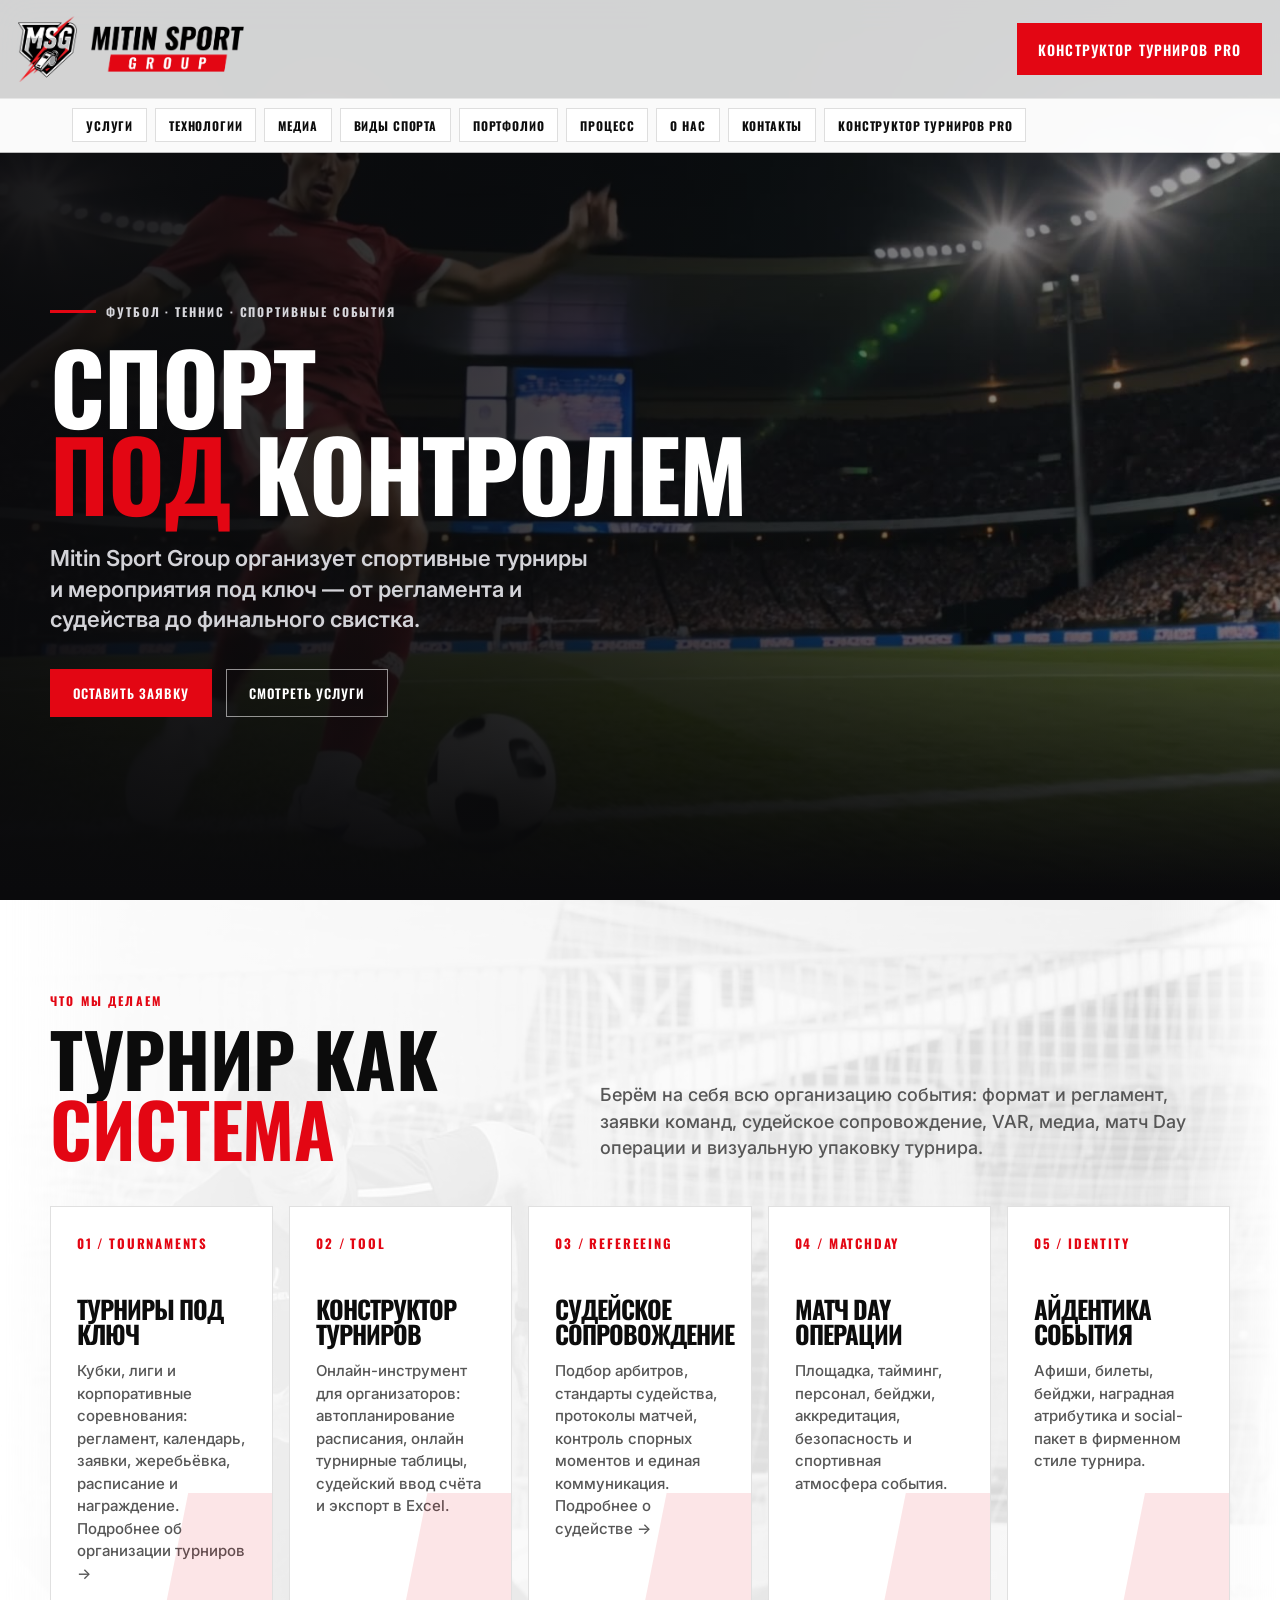
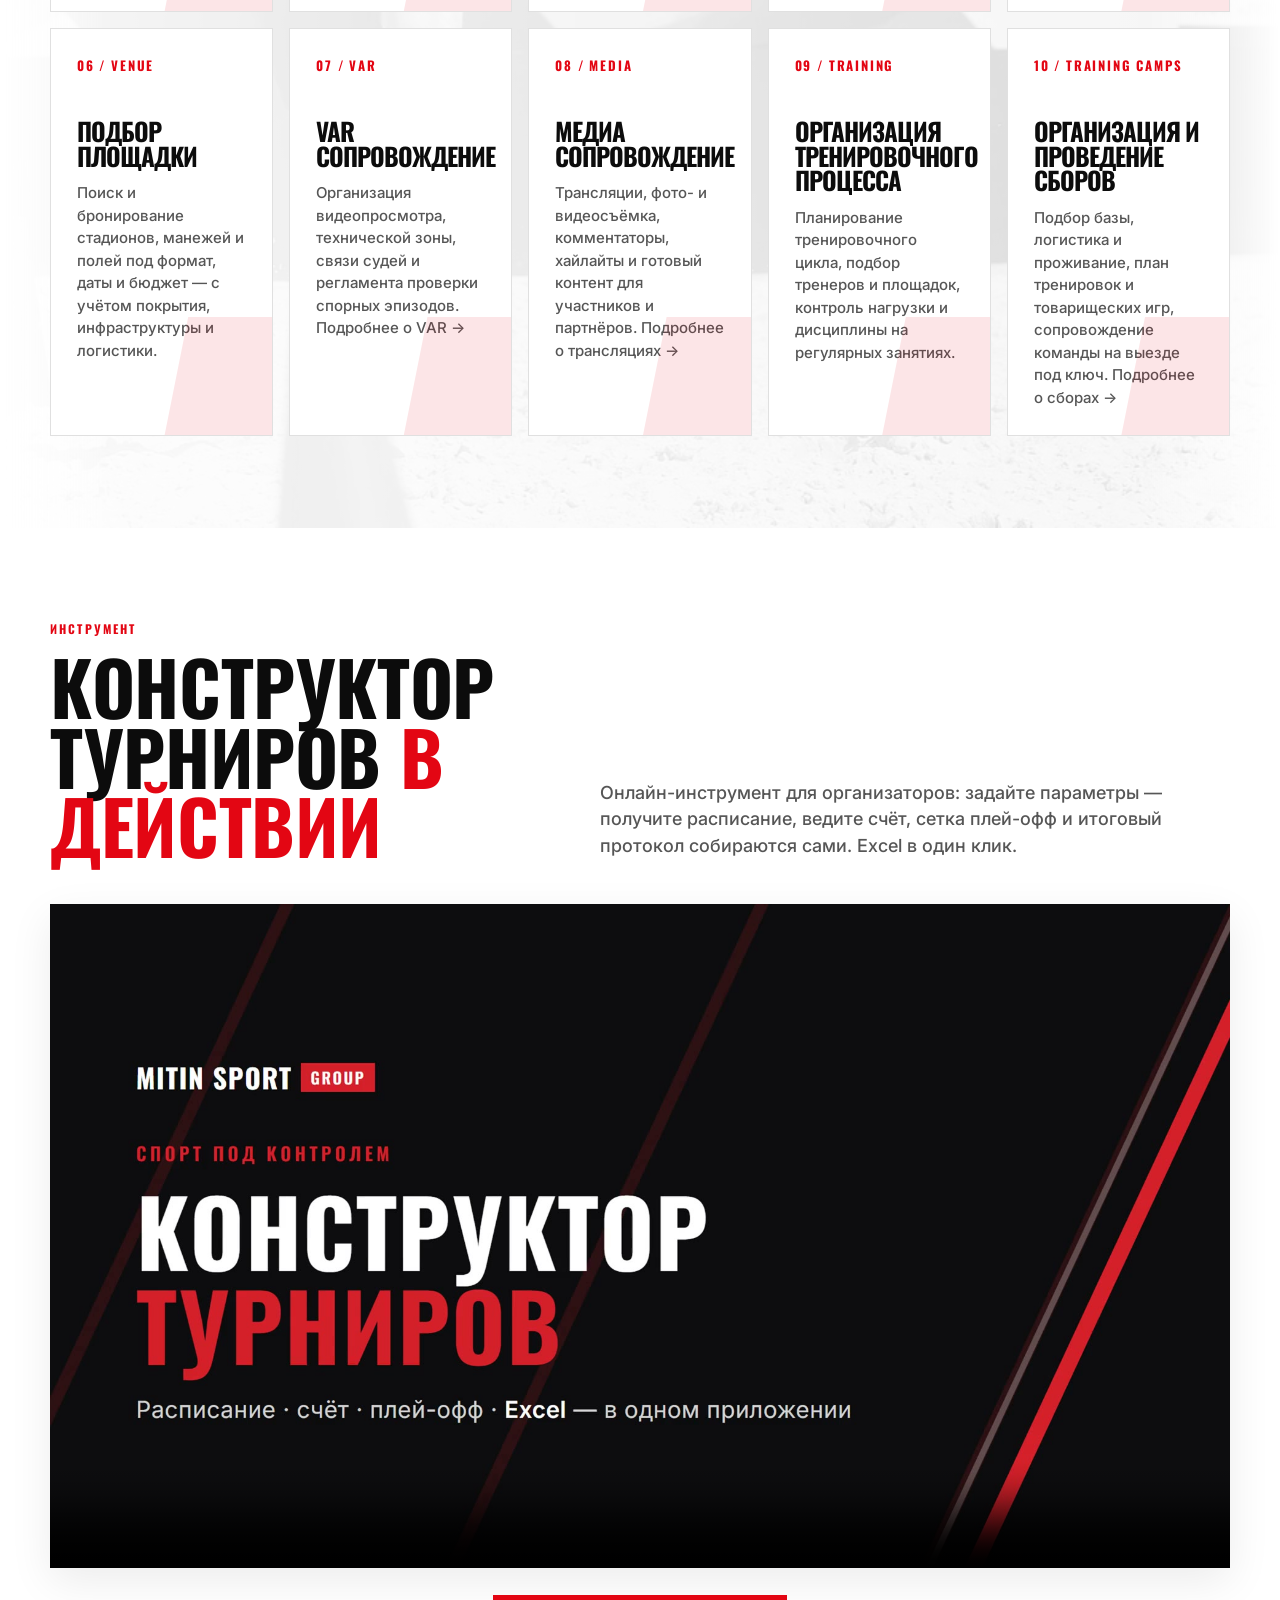
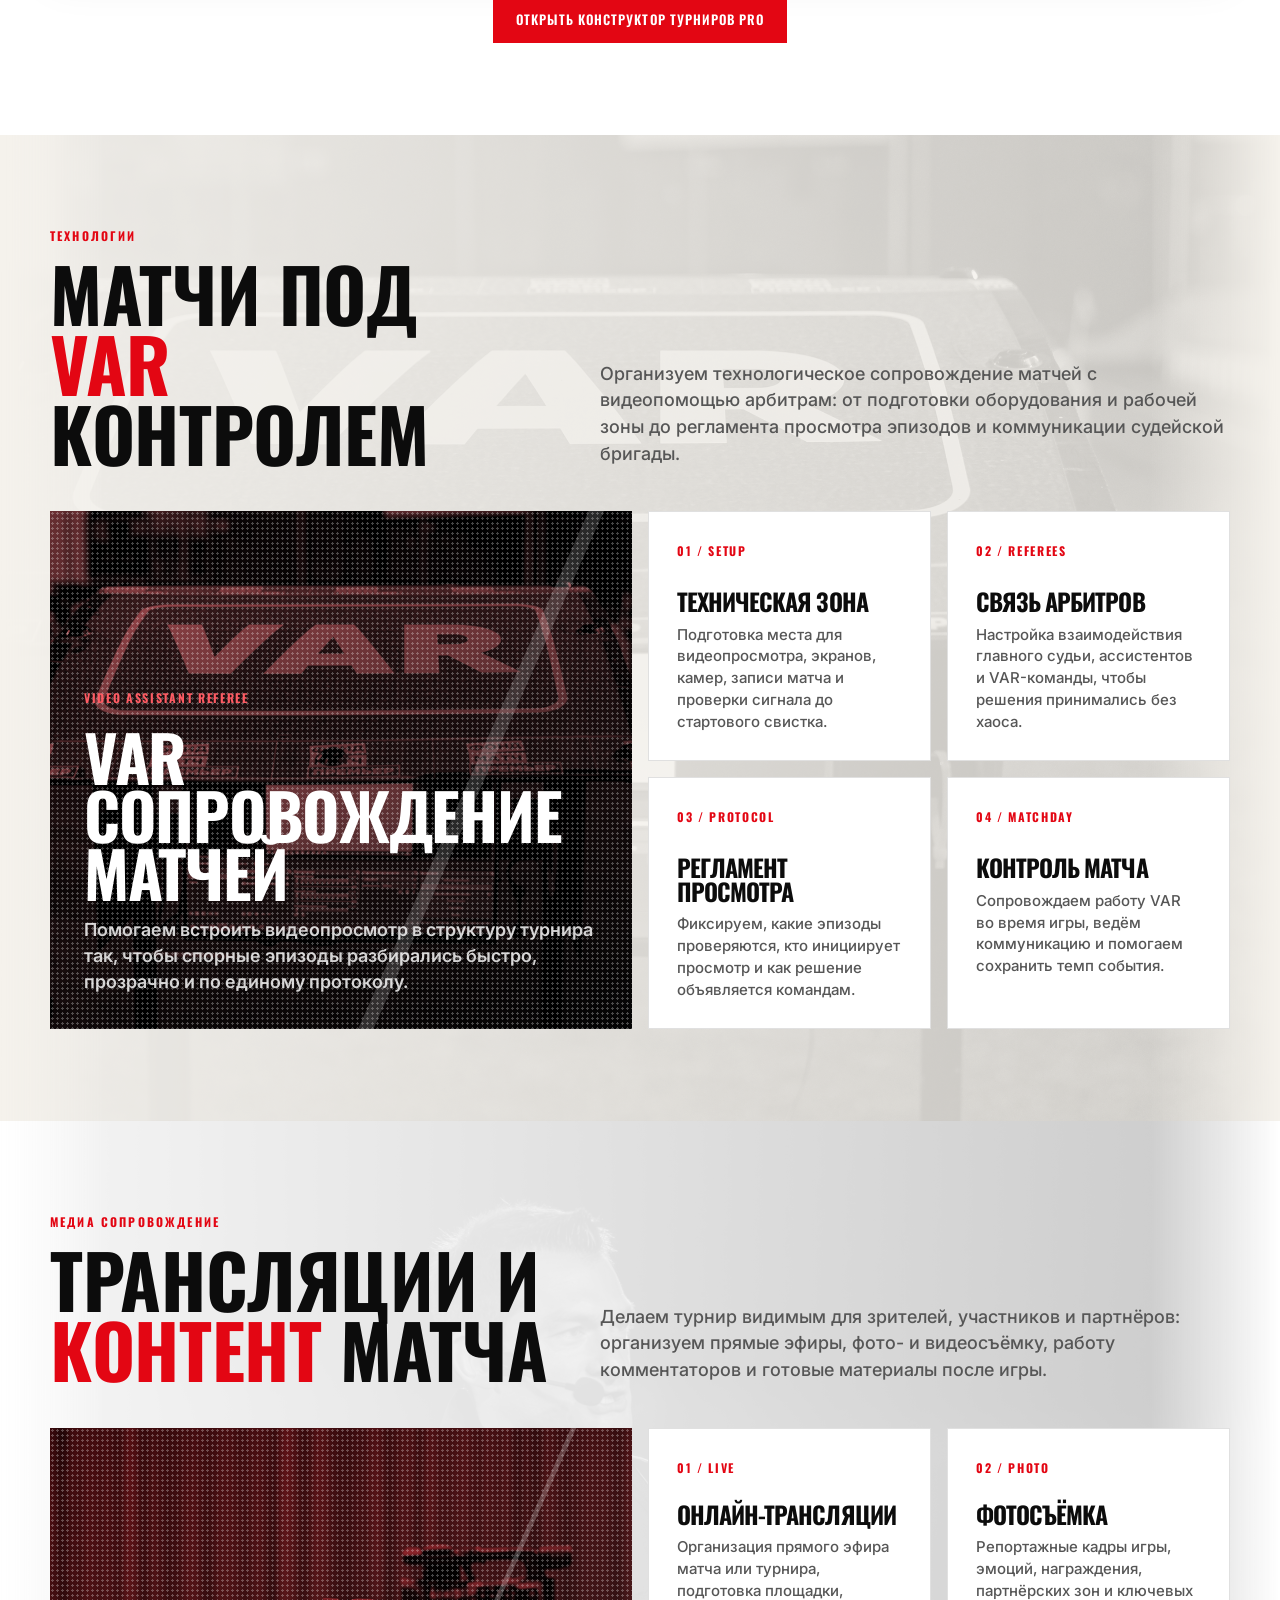
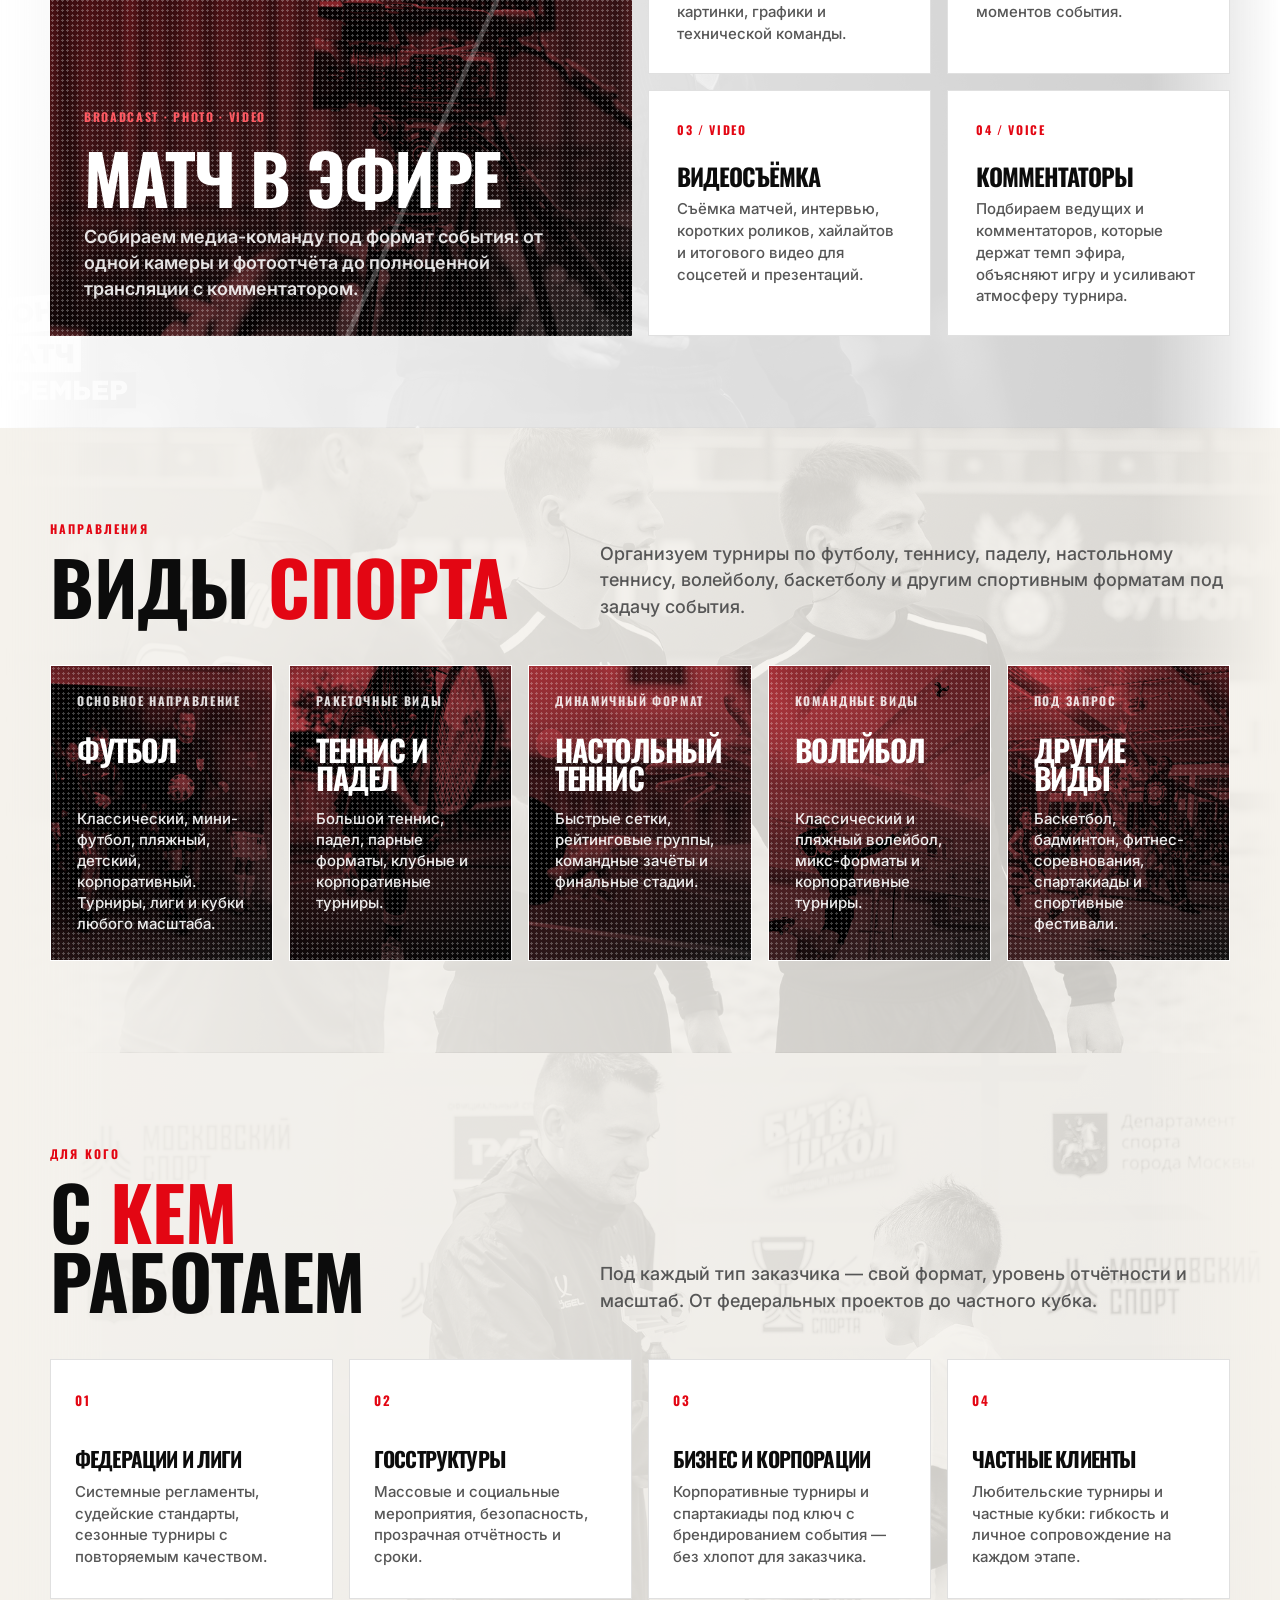
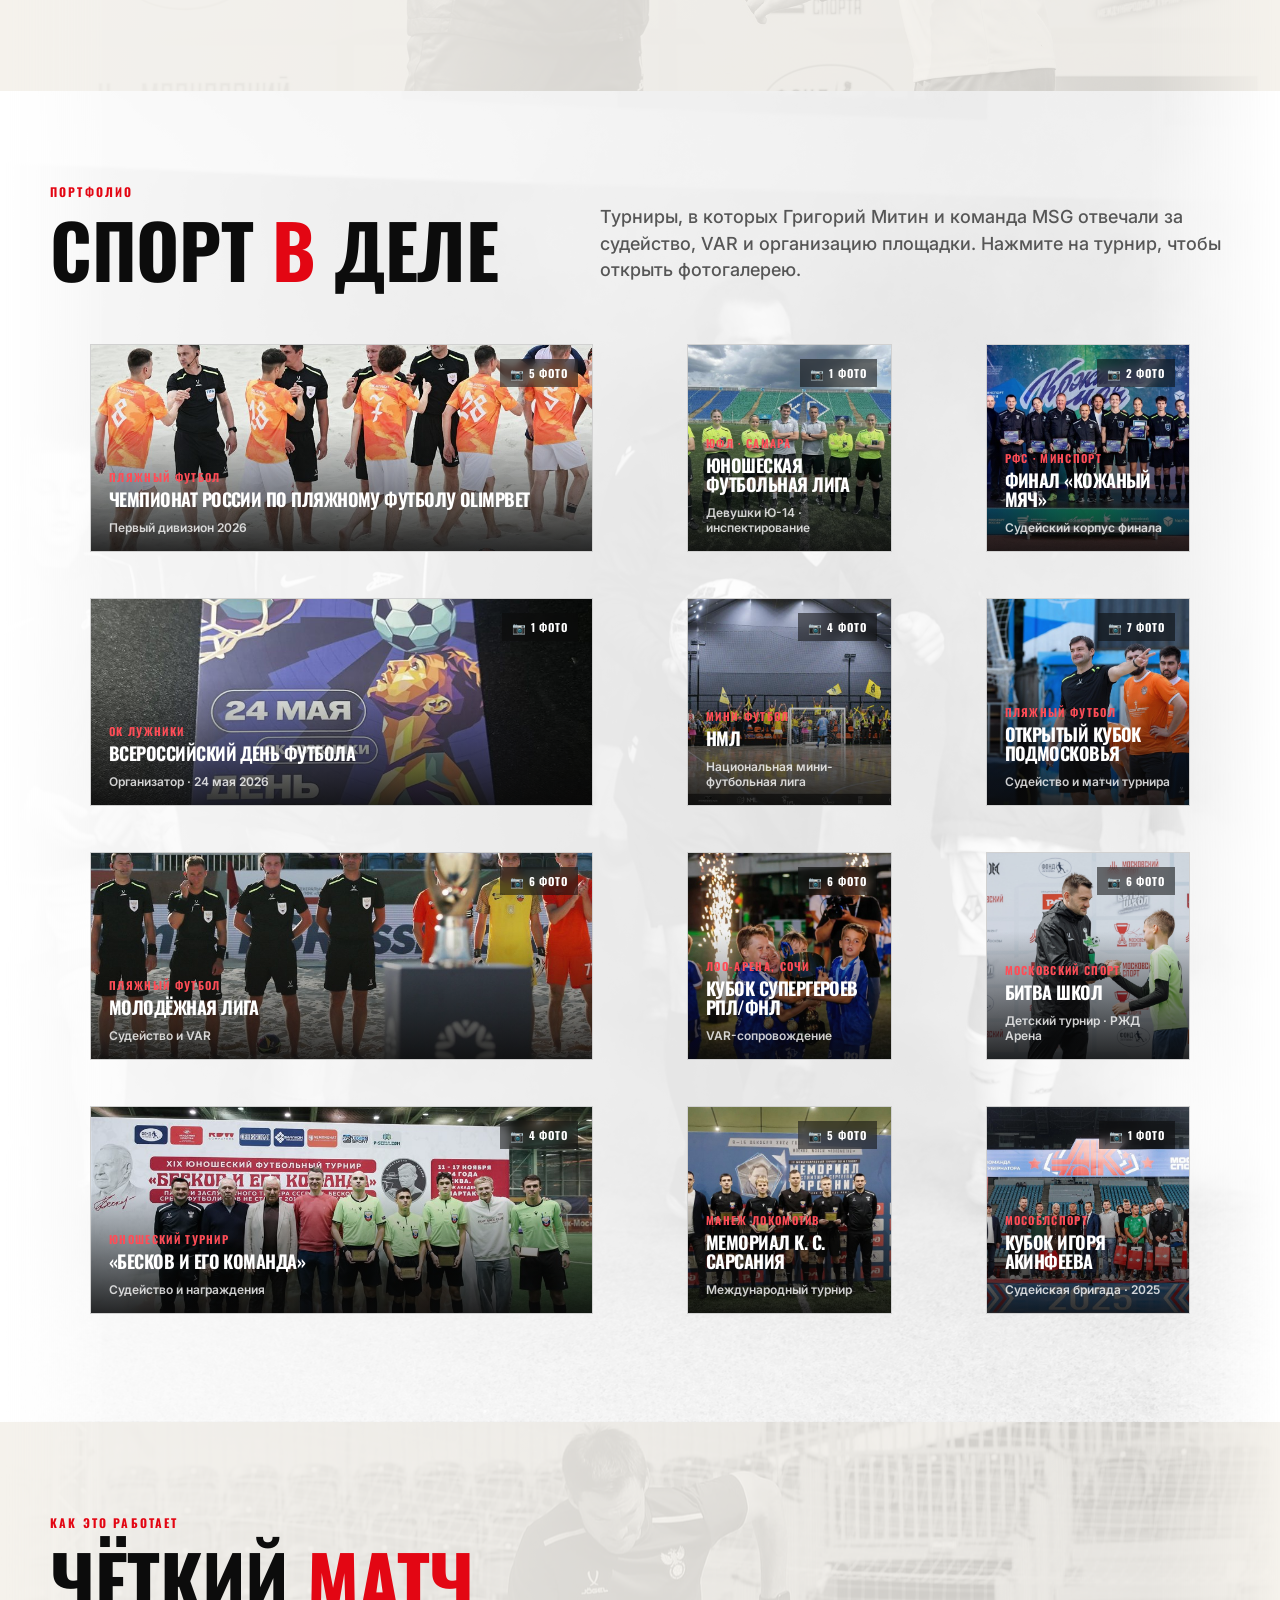
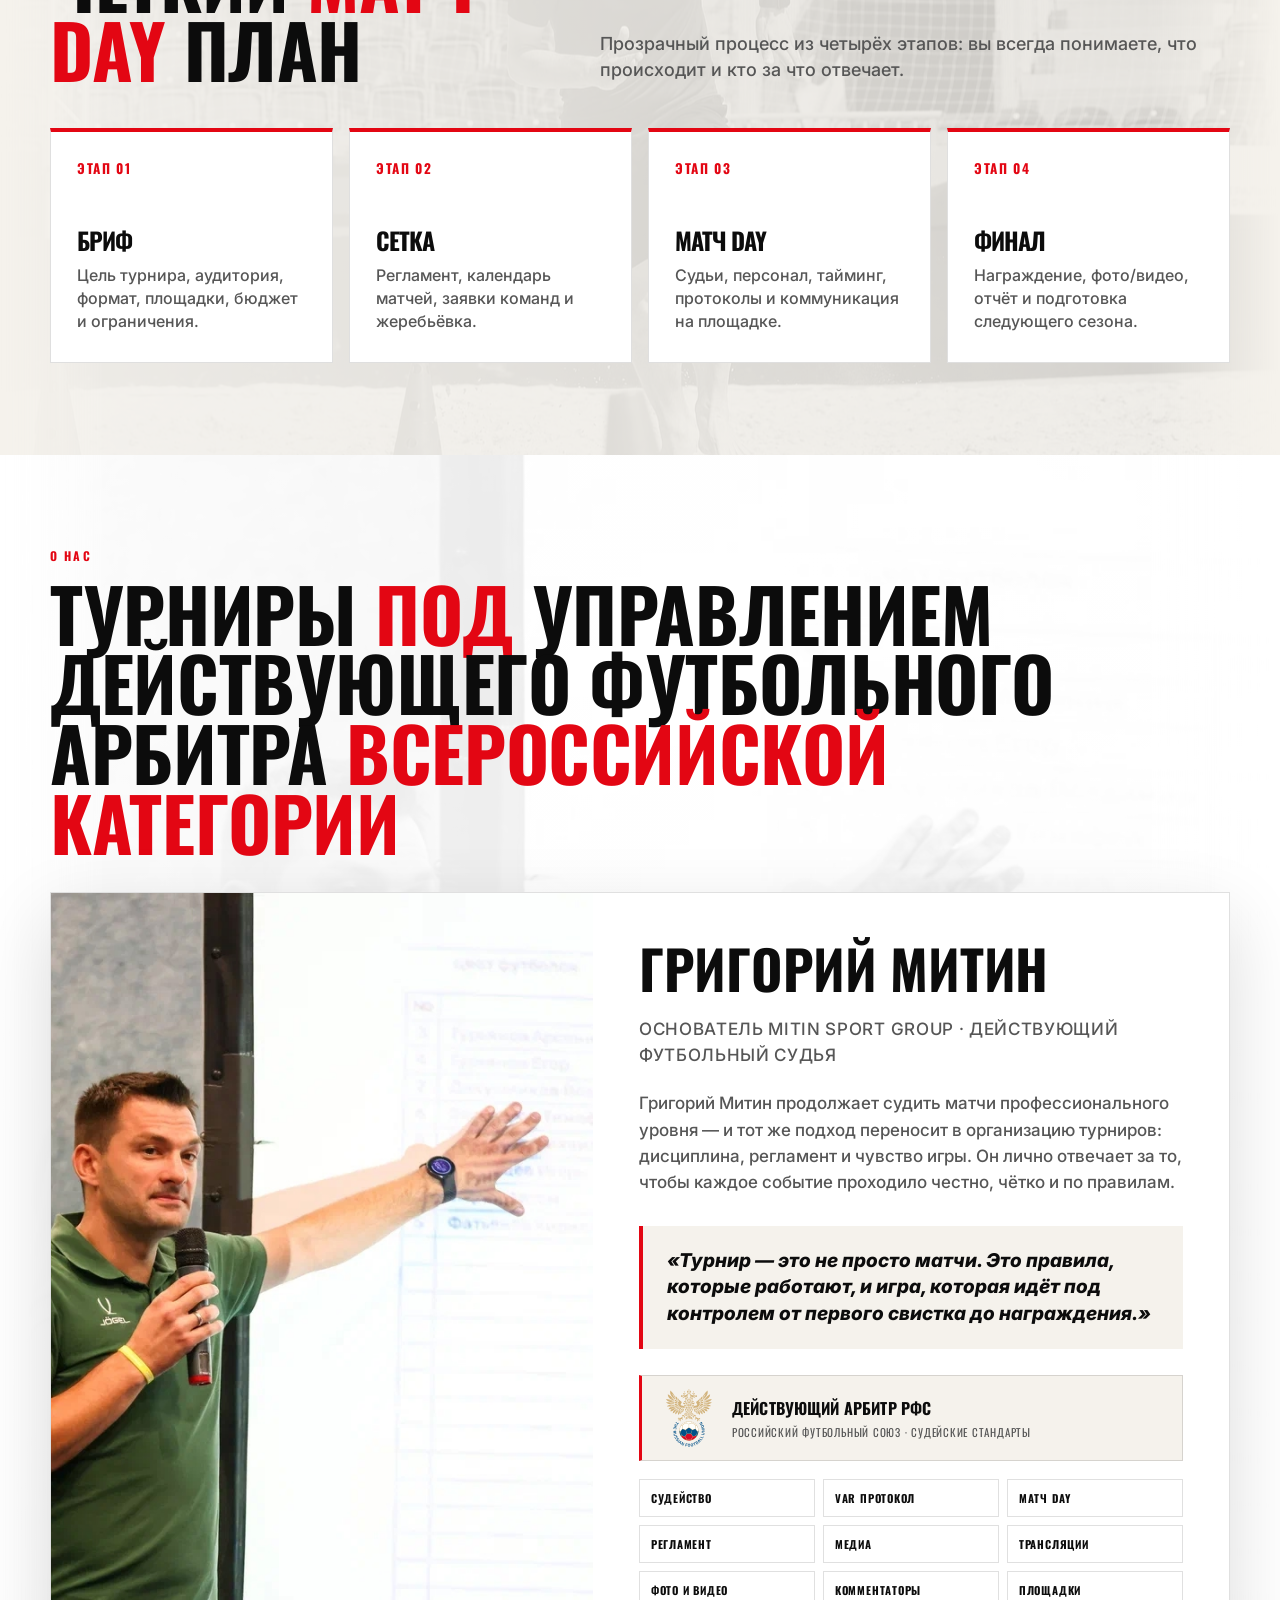
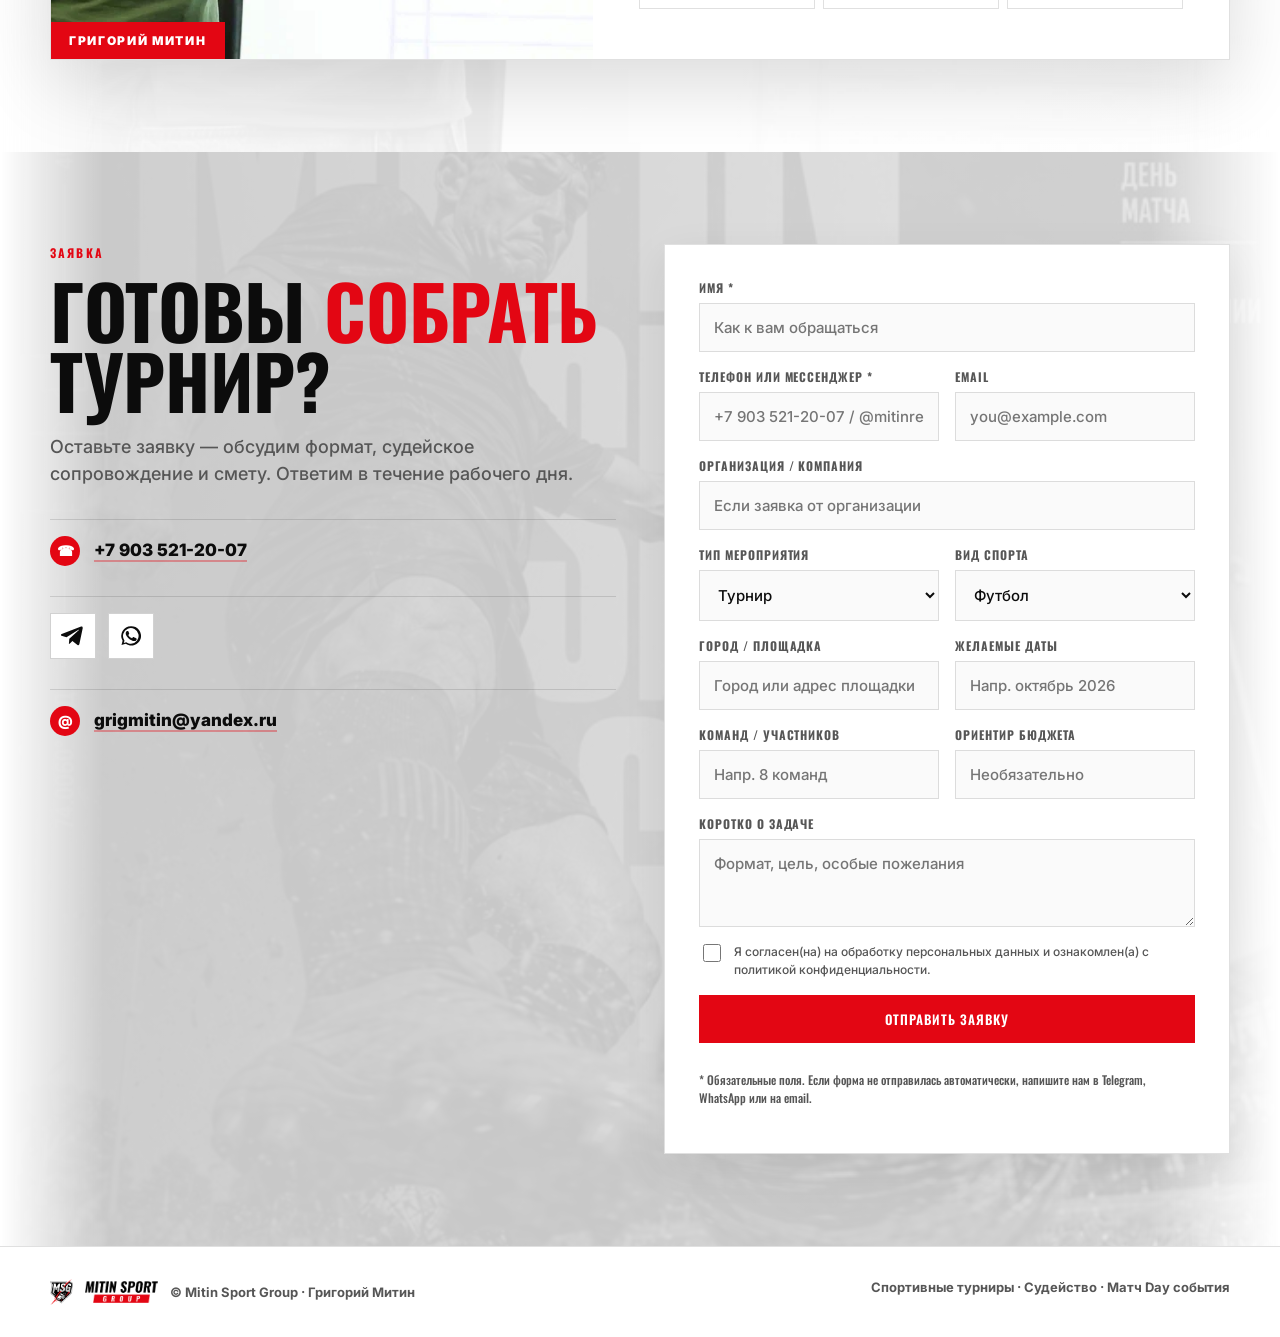
==== commit 48d3caf9: "Bump hero video cache version to v3 for new montage" ====
--- a/index.html
+++ b/index.html
@@ -700,8 +700,8 @@
   <main id="top">
     <!-- HERO -->
     <section class="hero hero--video">
-      <video class="hero-video" autoplay muted loop playsinline preload="auto" poster="assets/hero-match-poster.jpg?v=2" aria-hidden="true">
-        <source src="assets/hero-match.mp4?v=2" type="video/mp4" />
+      <video class="hero-video" autoplay muted loop playsinline preload="auto" poster="assets/hero-match-poster.jpg?v=3" aria-hidden="true">
+        <source src="assets/hero-match.mp4?v=3" type="video/mp4" />
       </video>
       <div class="hero-video-overlay" aria-hidden="true"></div>
       <div class="streaks" aria-hidden="true"><i class="s3"></i><i class="s4"></i><i class="s1"></i><i class="s2"></i></div>
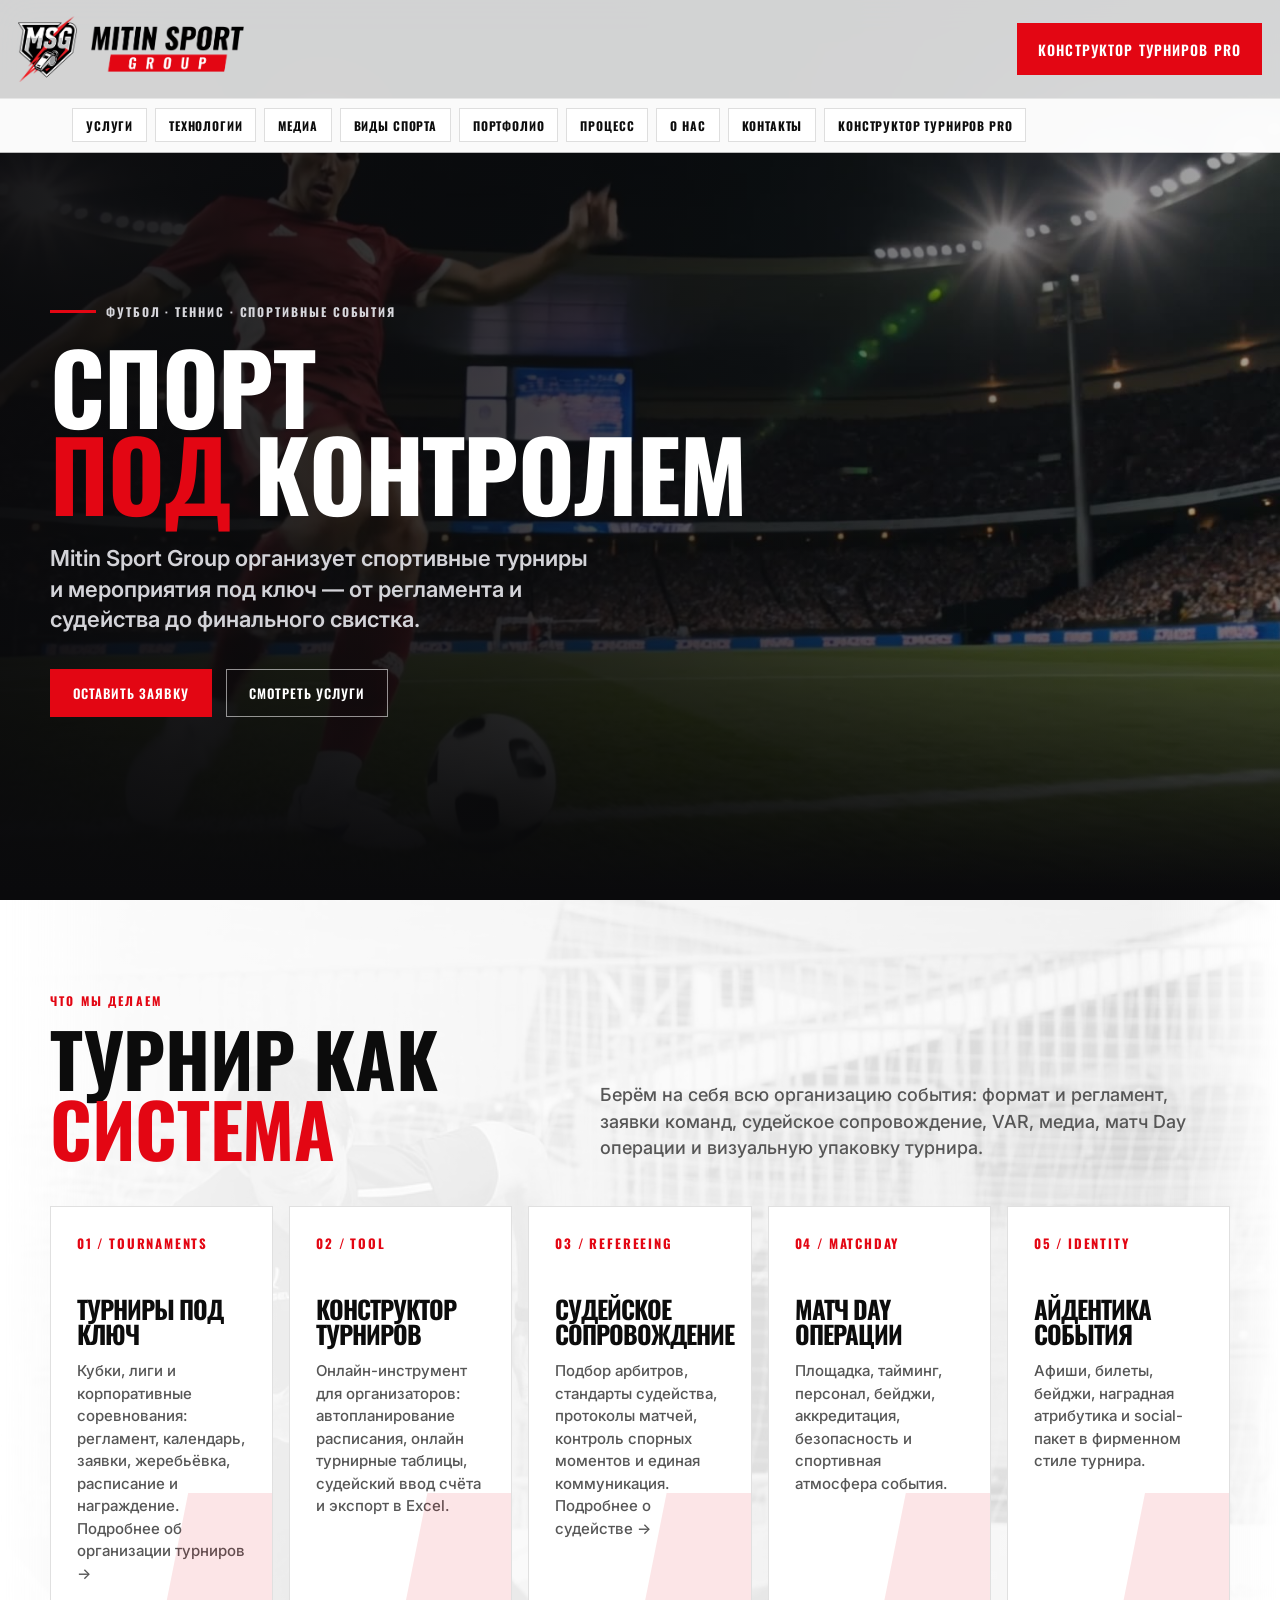
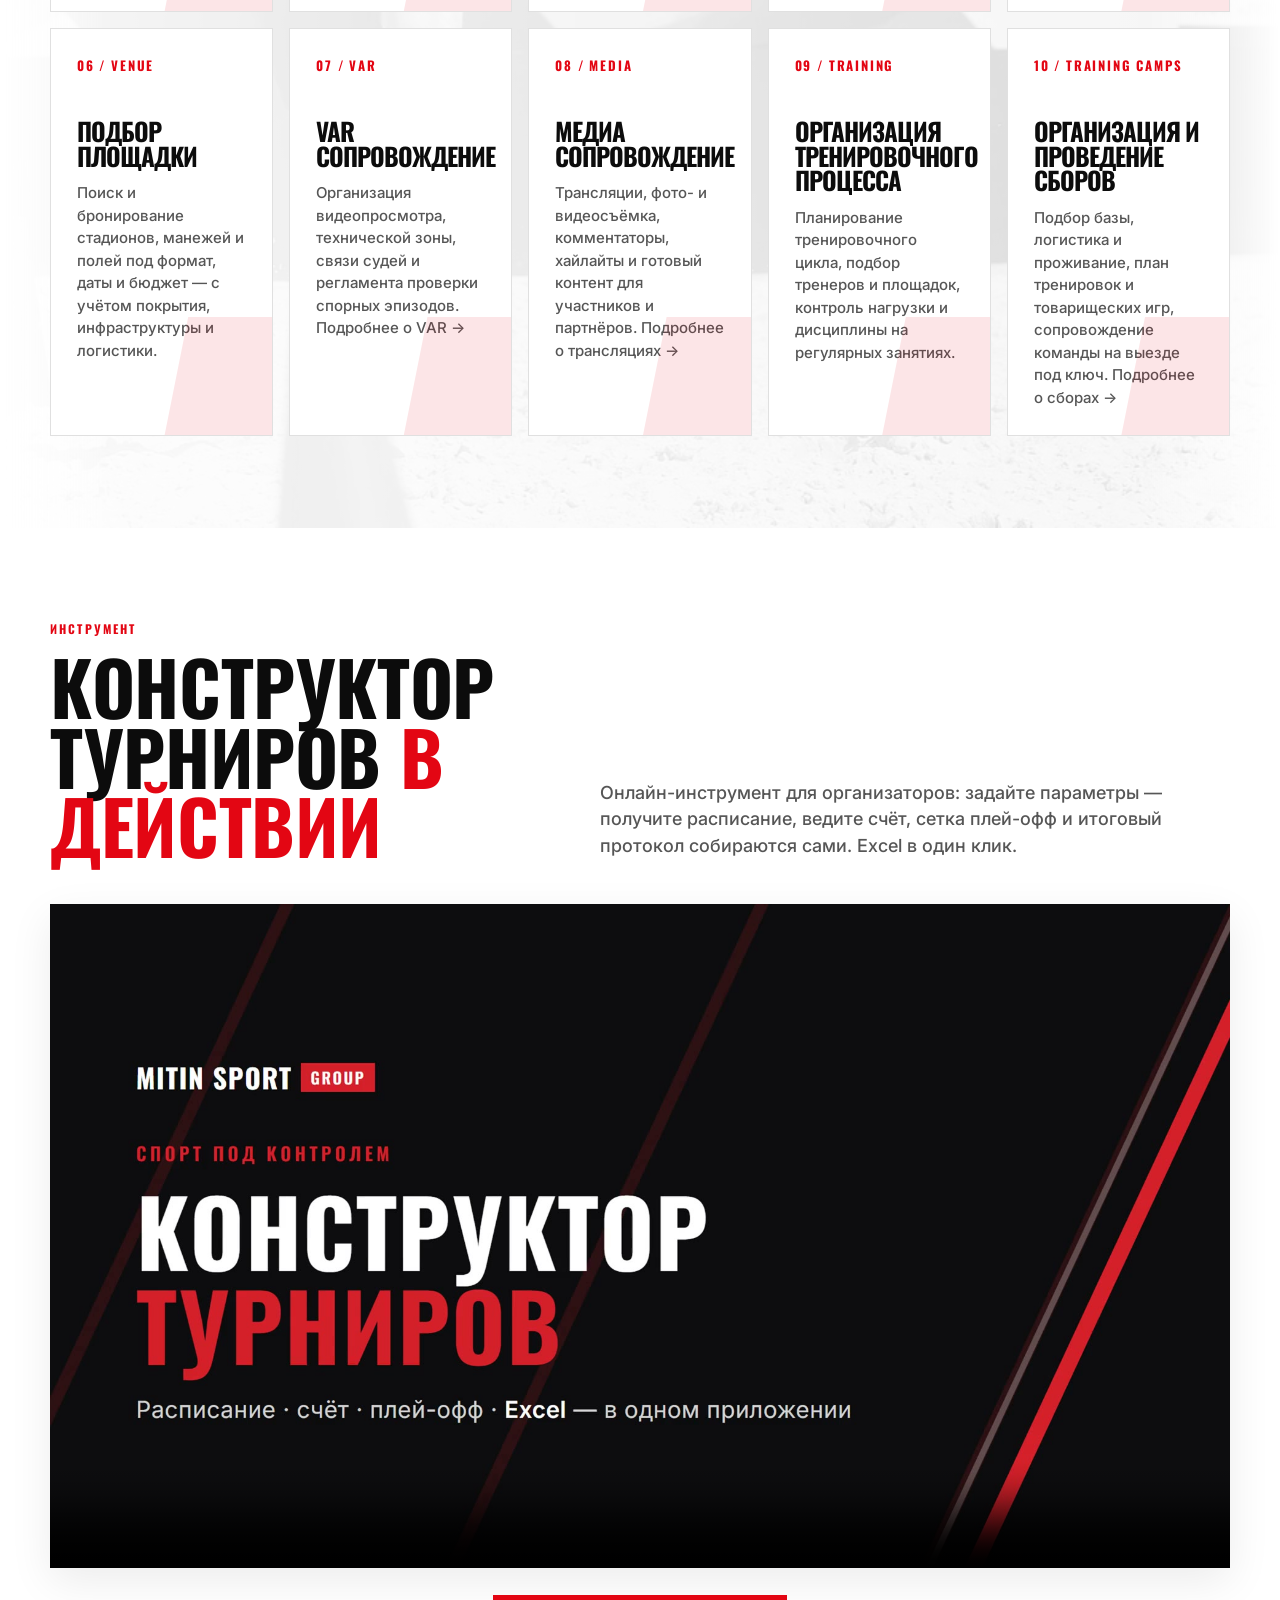
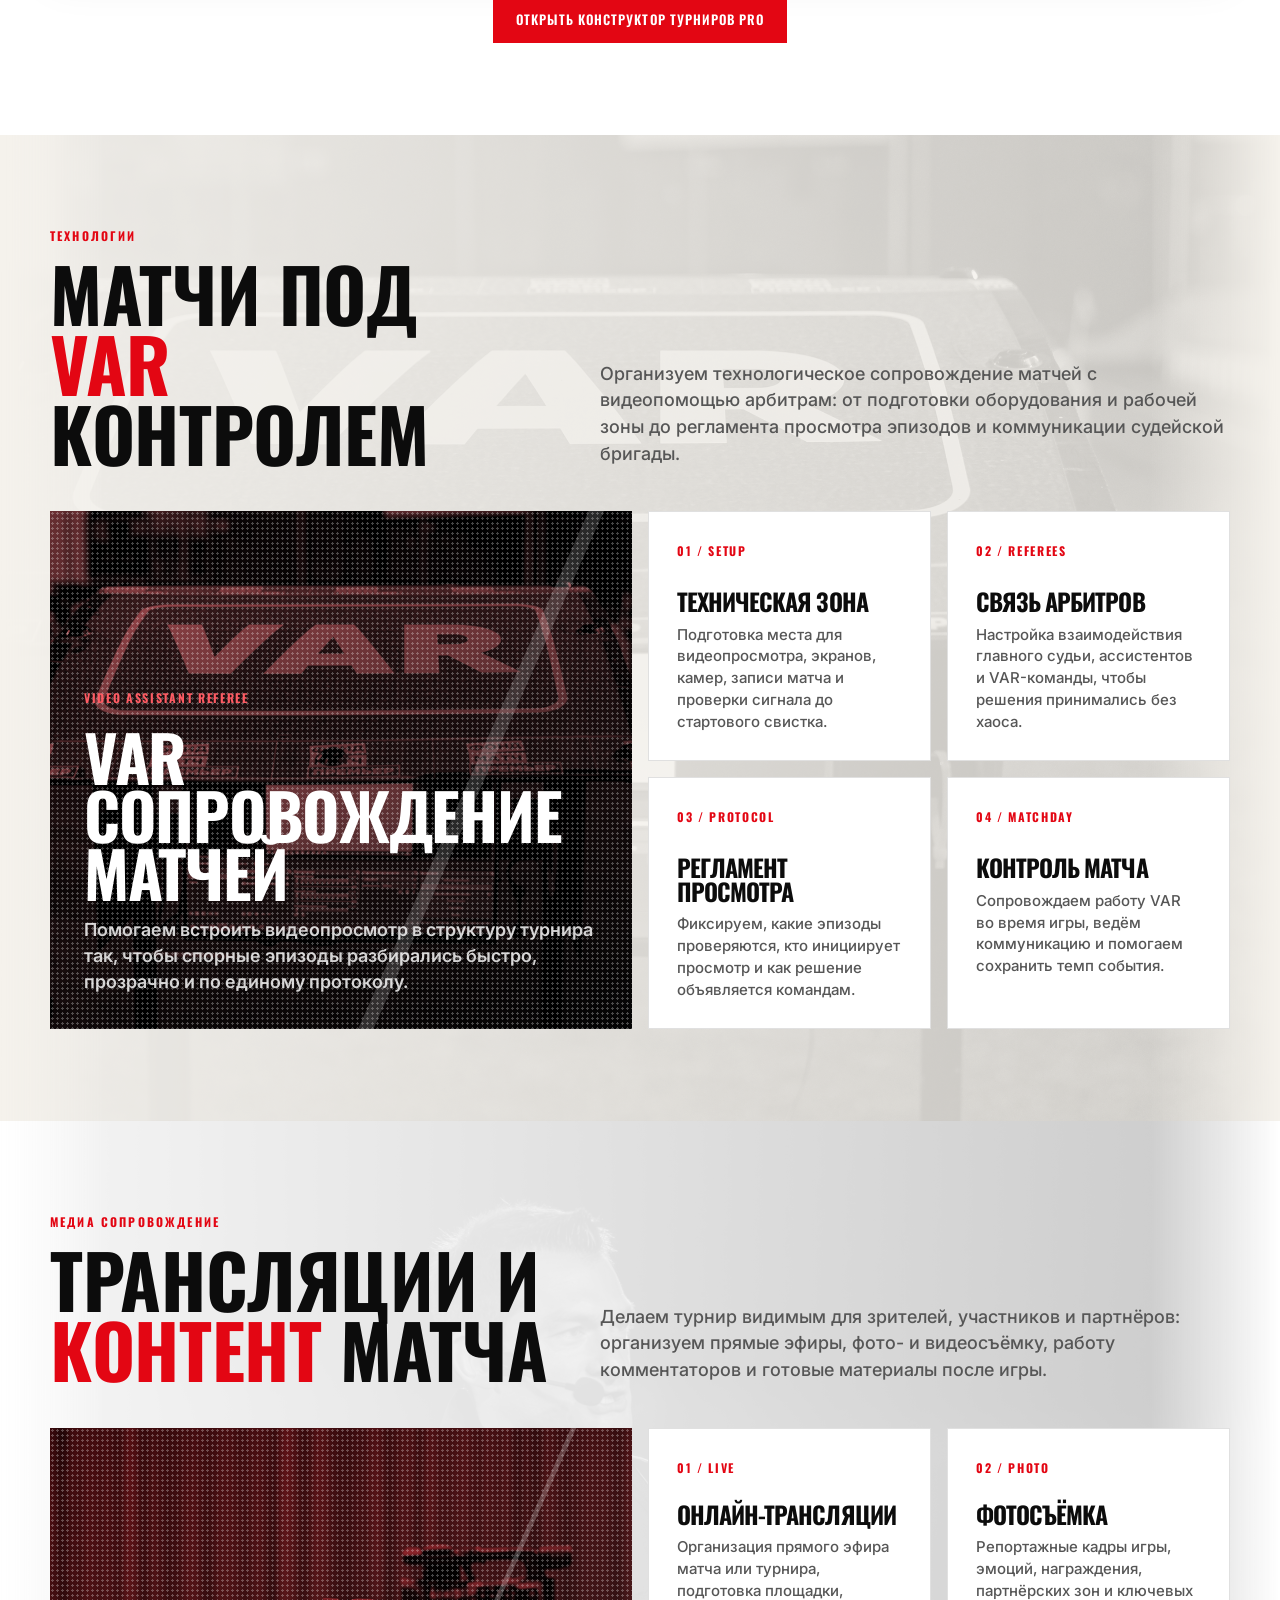
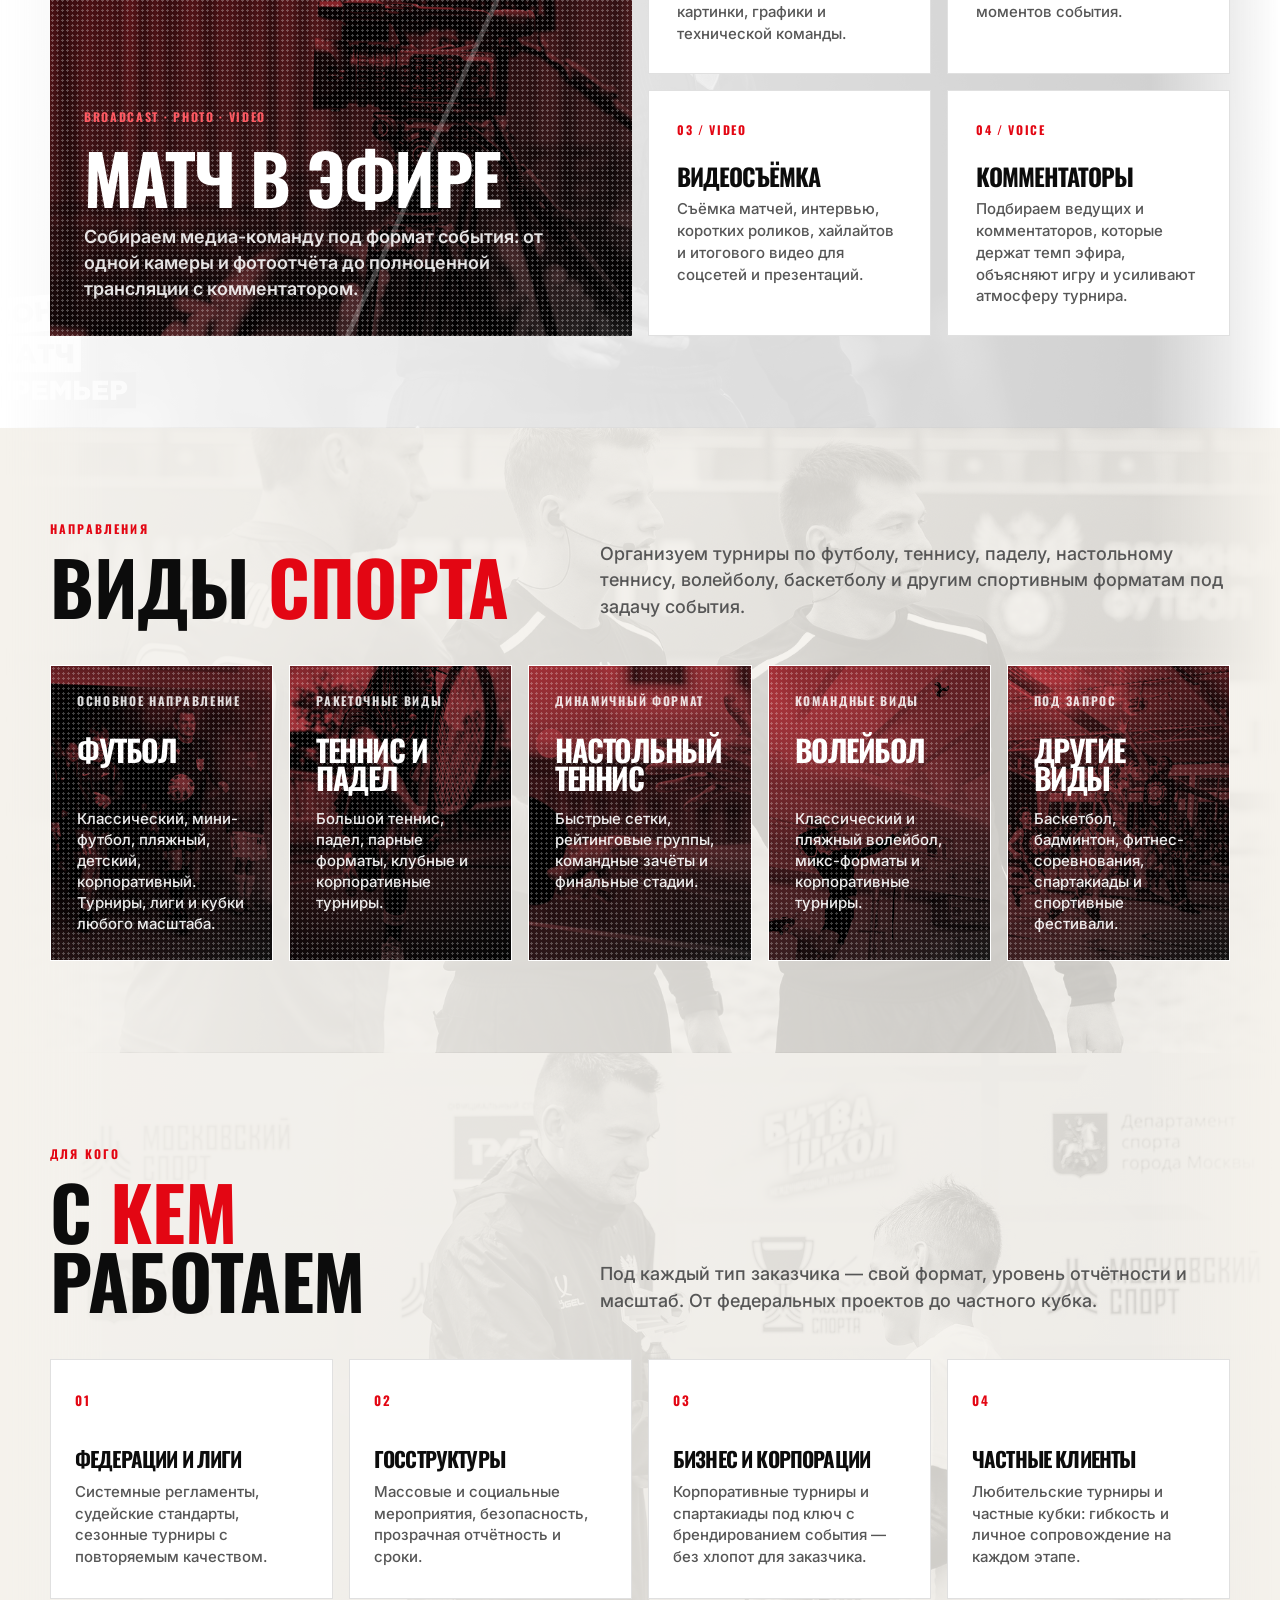
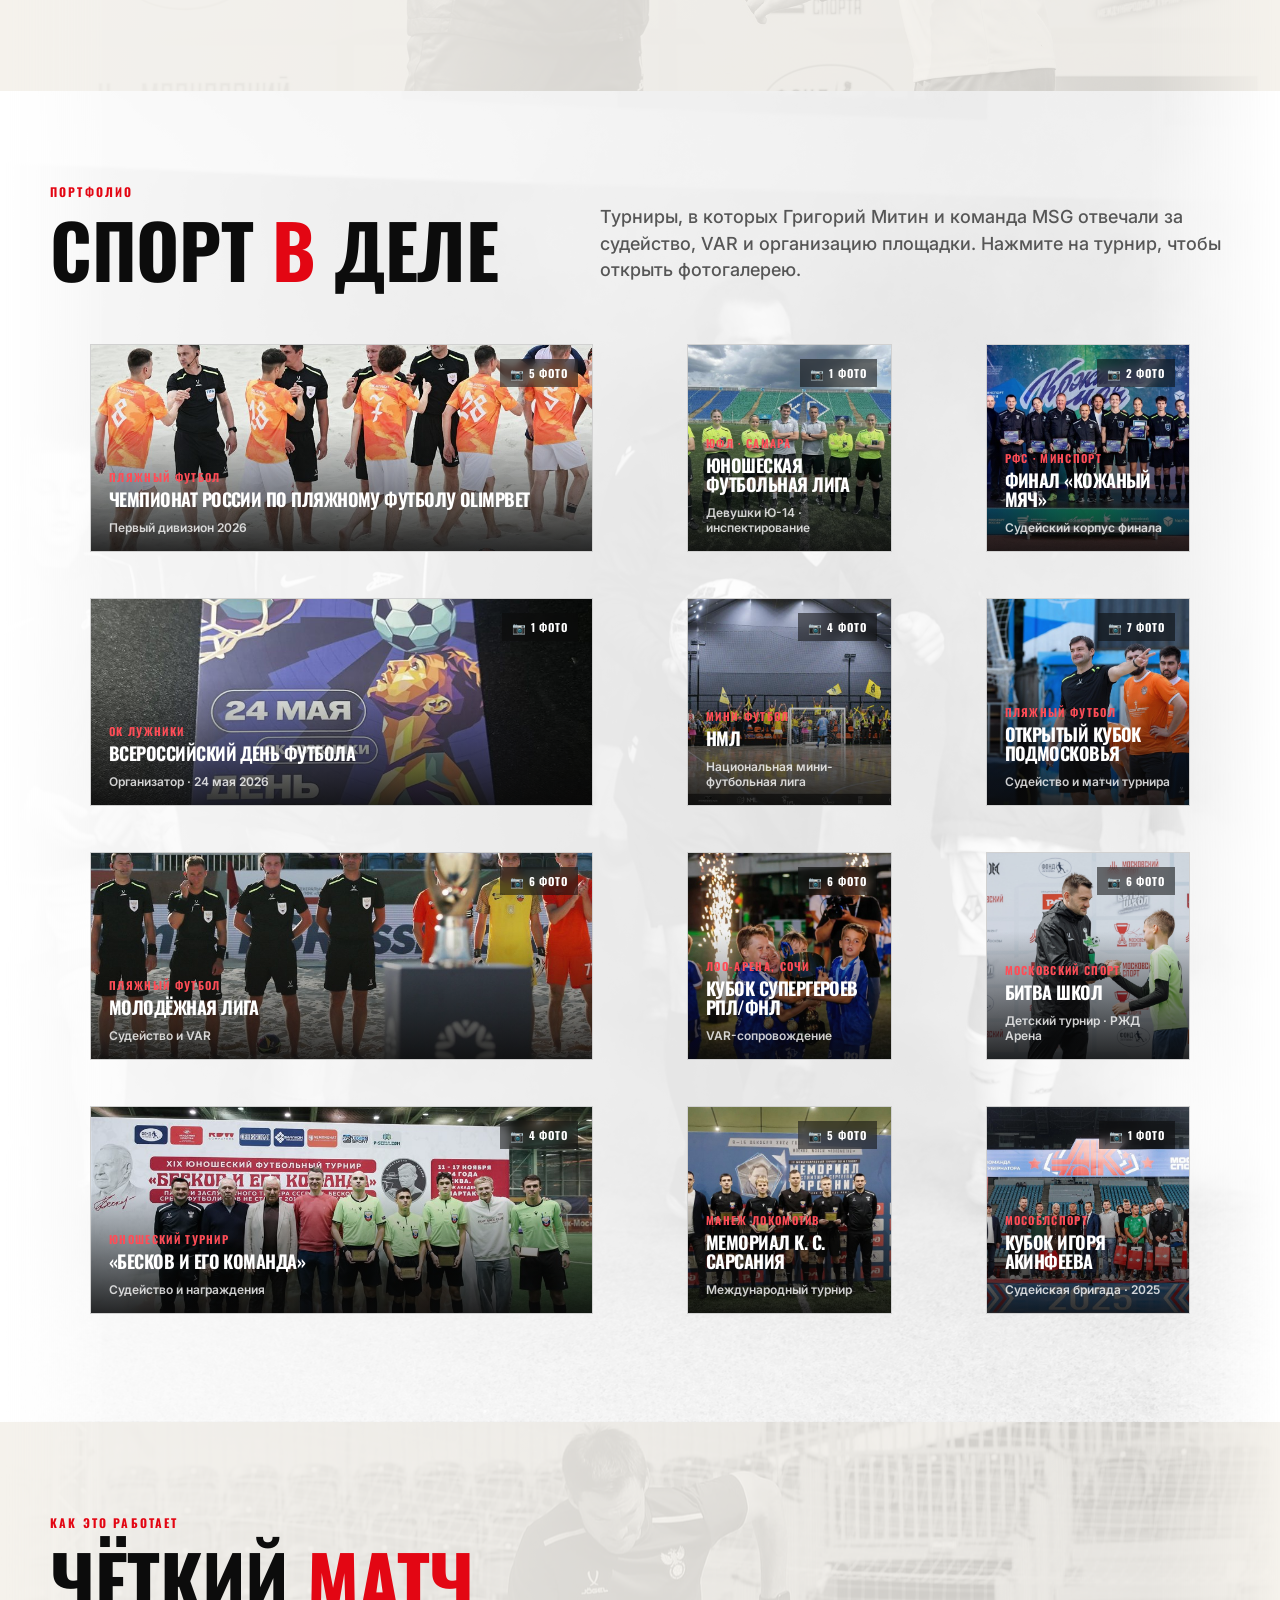
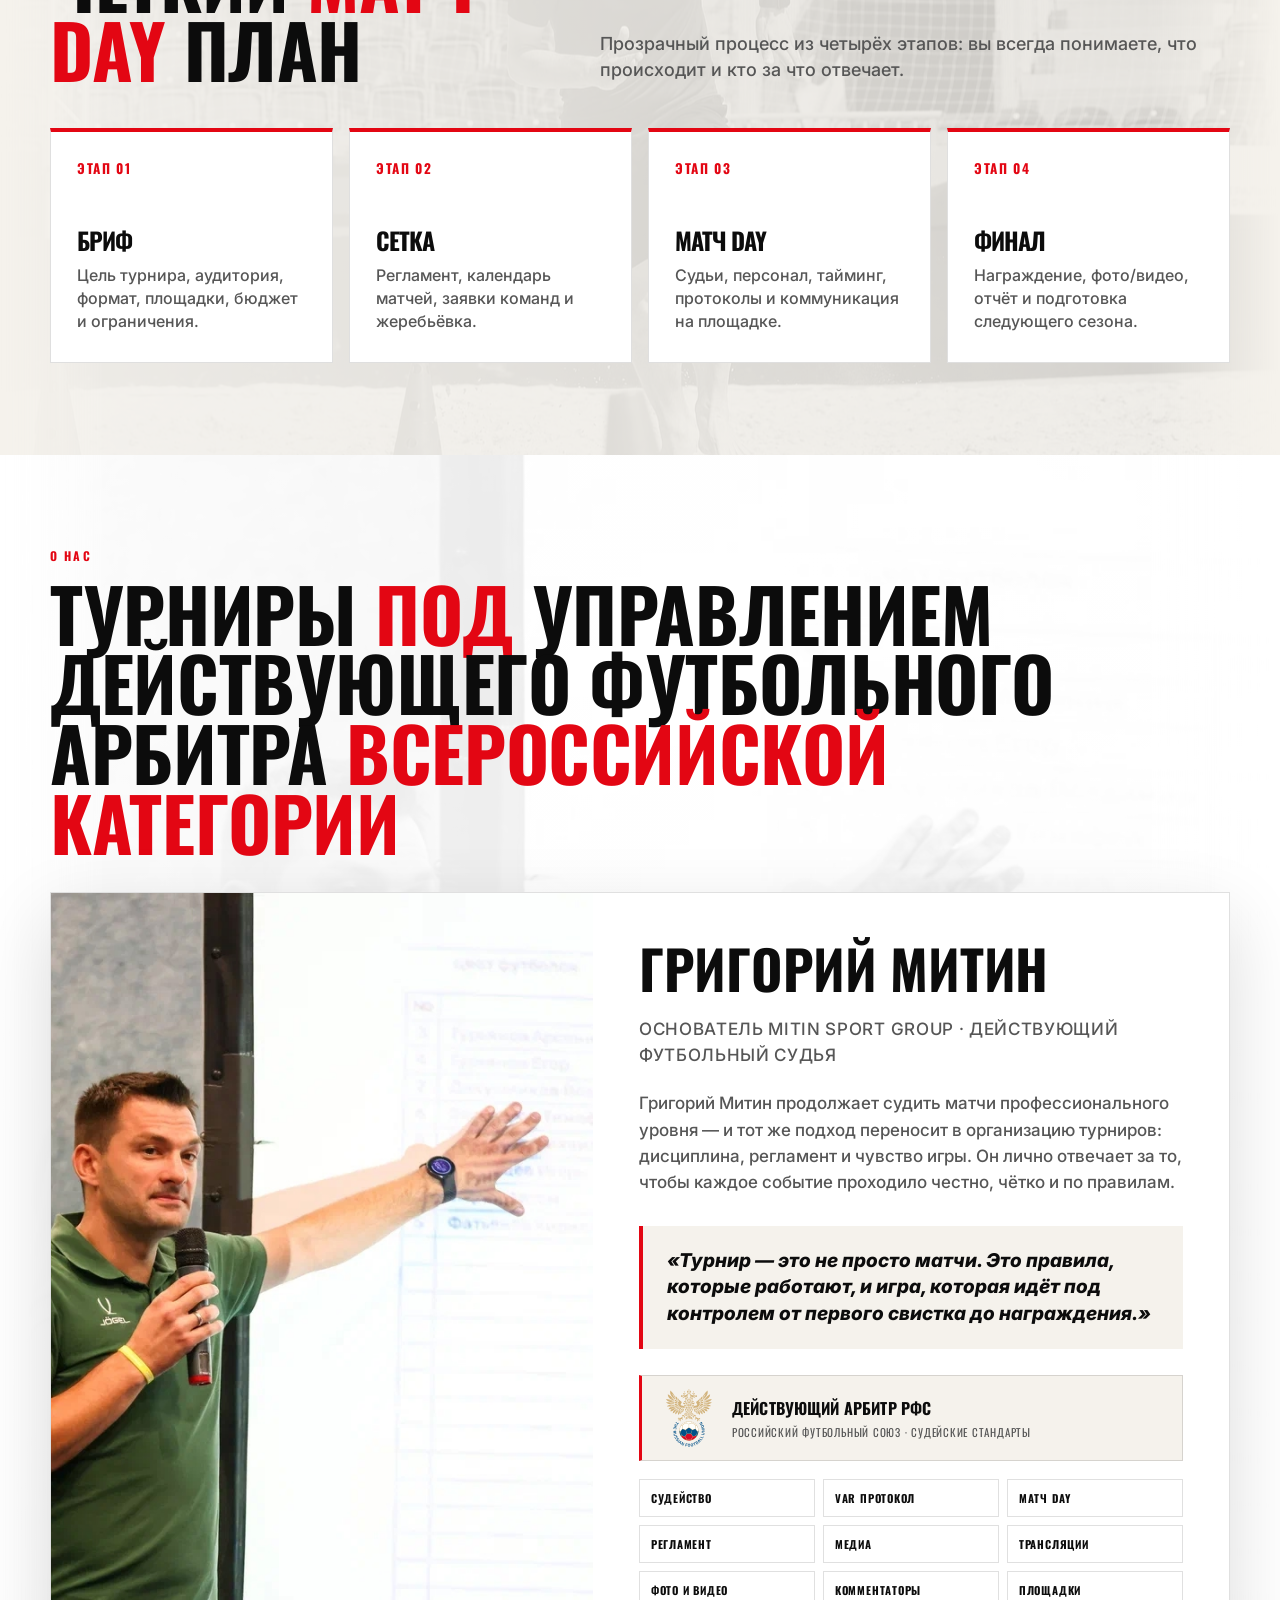
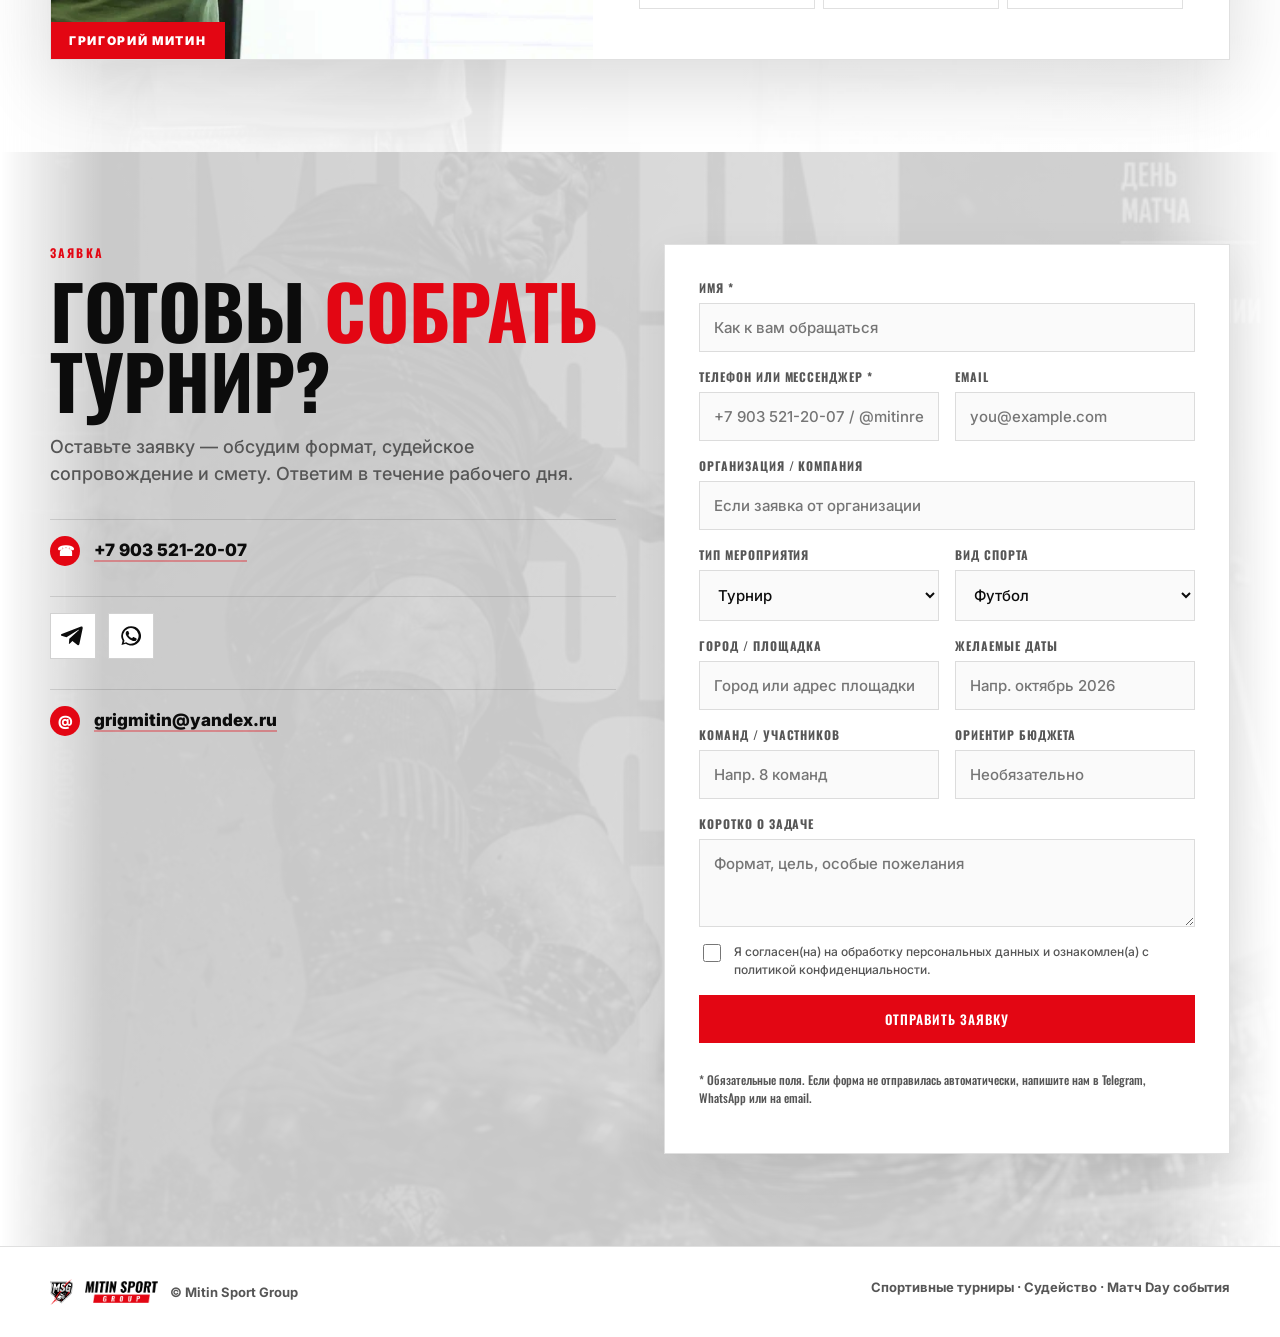
==== commit 18fe3e89: "Remove 'Григорий Митин' from footers; deploy GA tag on service pages" ====
--- a/index.html
+++ b/index.html
@@ -1239,7 +1239,7 @@
       <div style="display:flex;align-items:center;gap:12px">
         <img class="emblem-sm" src="assets/logo-emblem.png" alt="" aria-hidden="true" />
         <img class="shield-sm" src="assets/logo-msg.png?v=2" alt="" aria-hidden="true" />
-        <span>© Mitin Sport Group · Григорий Митин</span>
+        <span>© Mitin Sport Group</span>
       </div>
       <div>Спортивные турниры · Судейство · Матч Day события</div>
     </div>
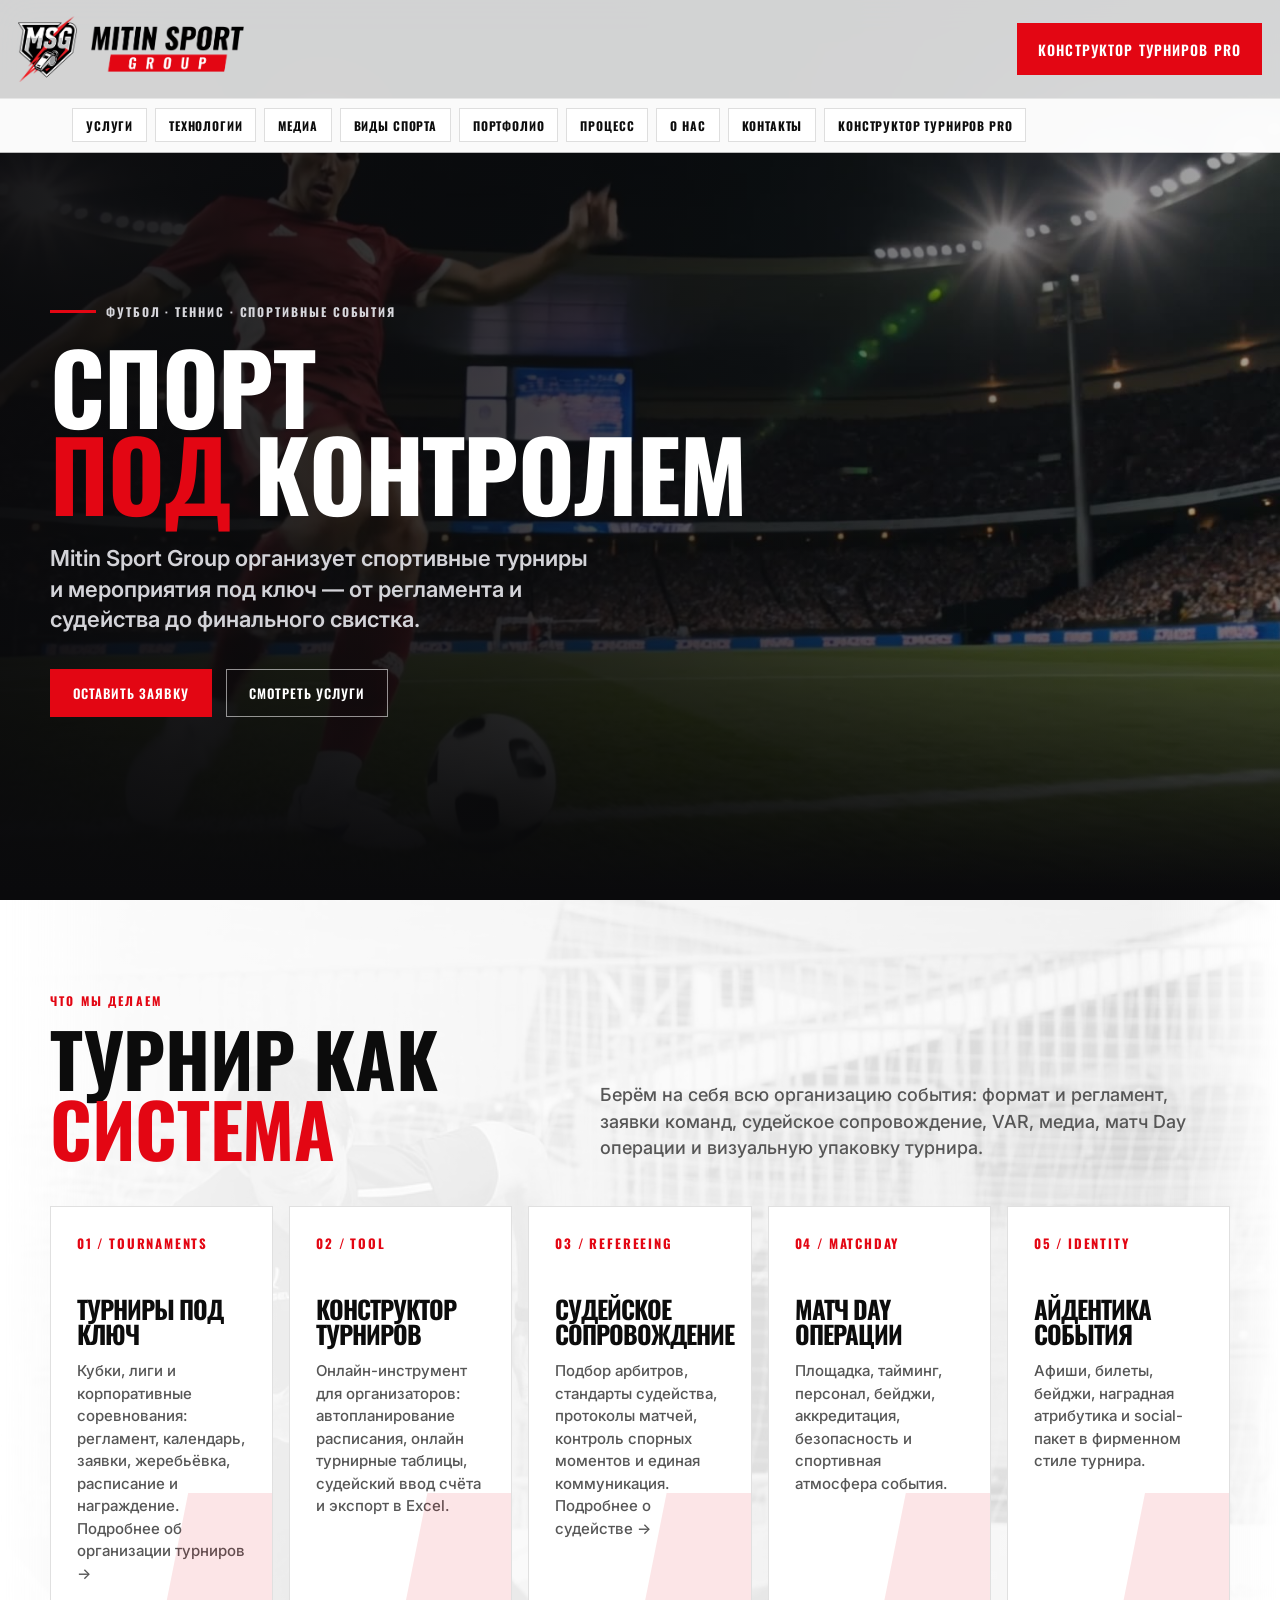
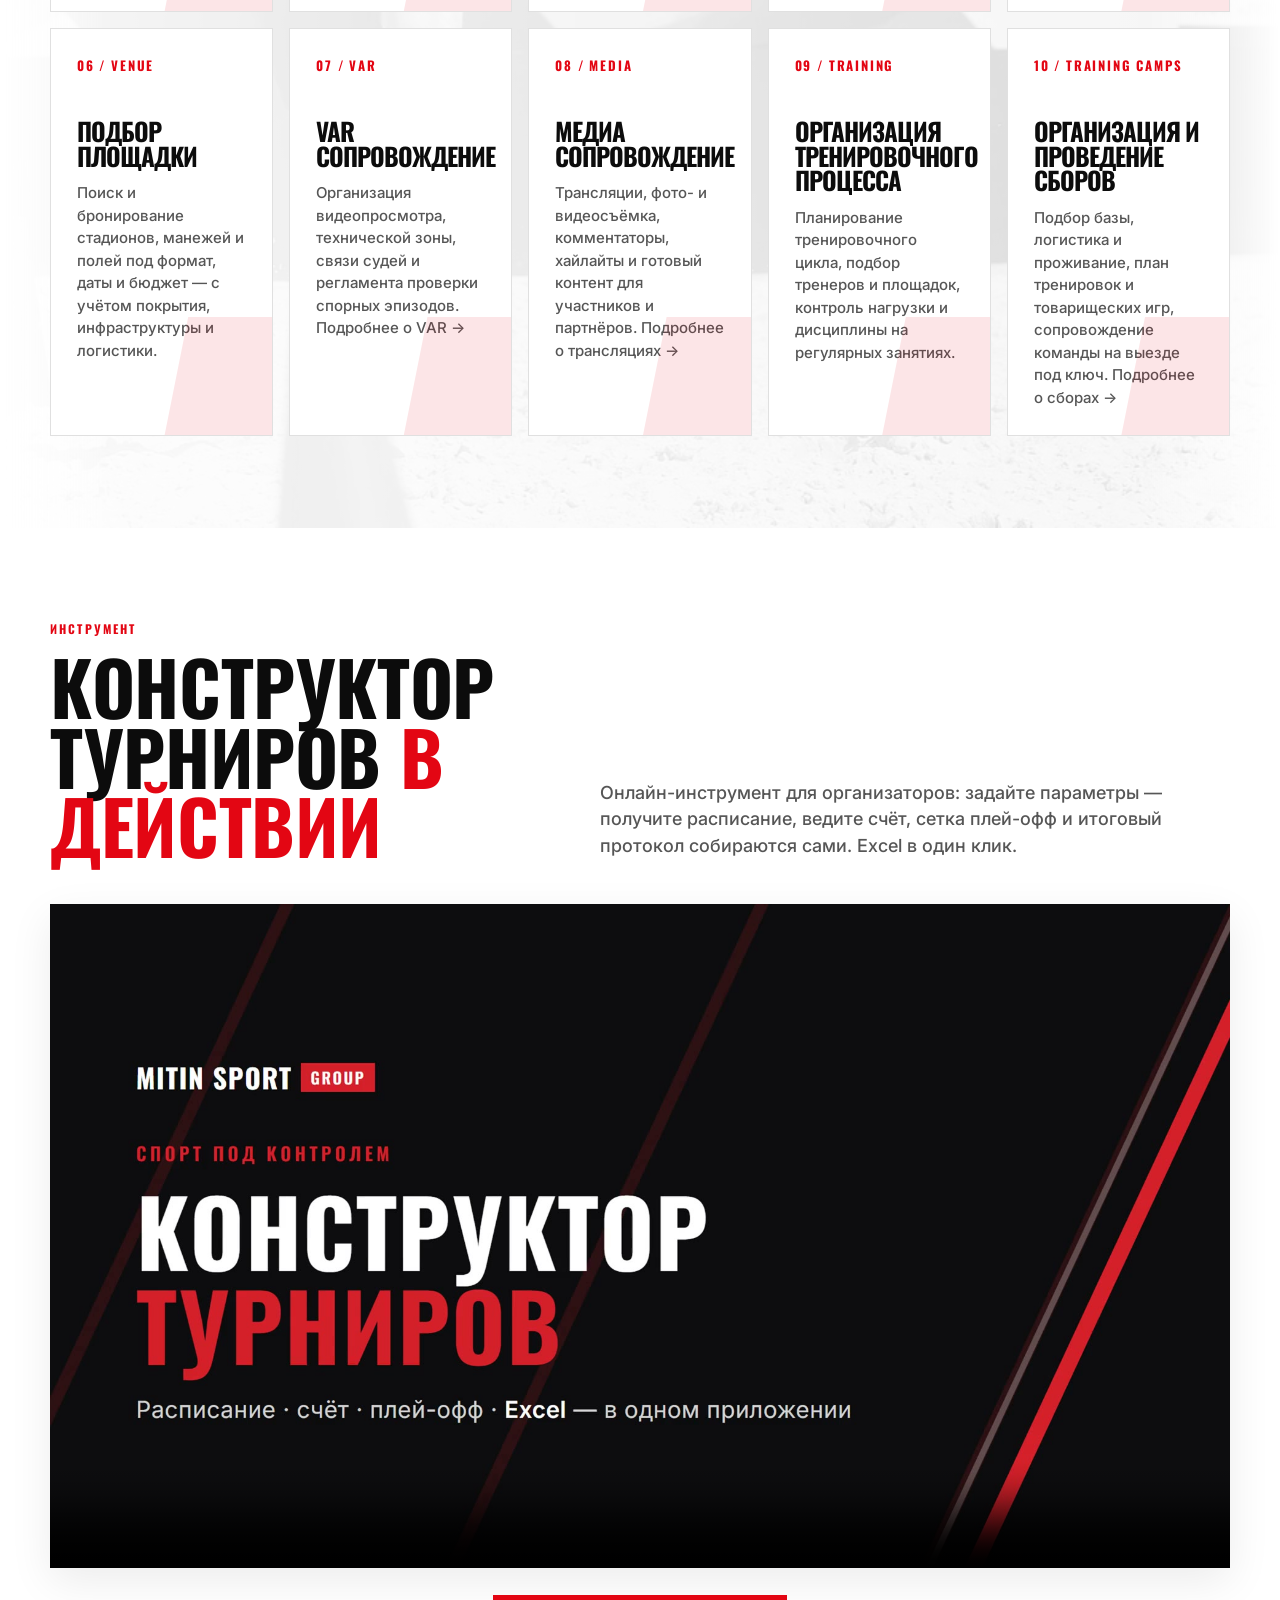
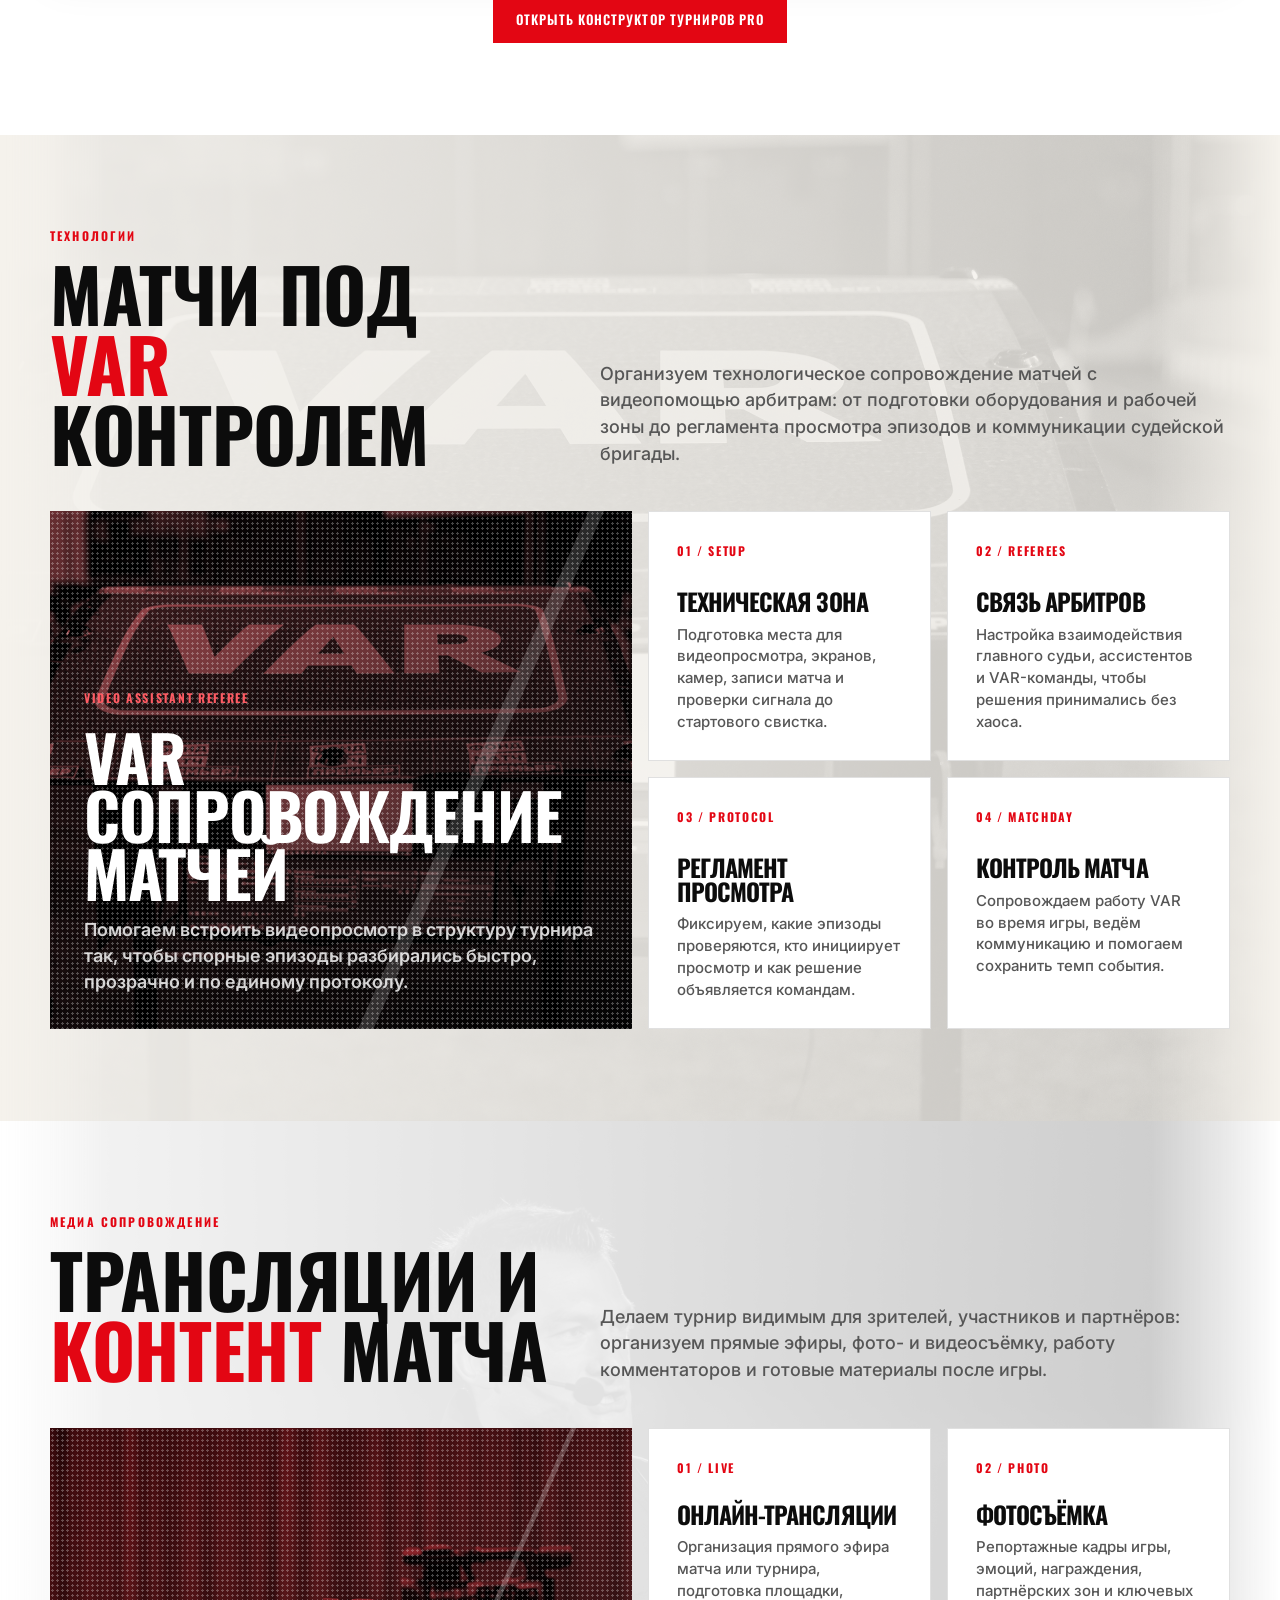
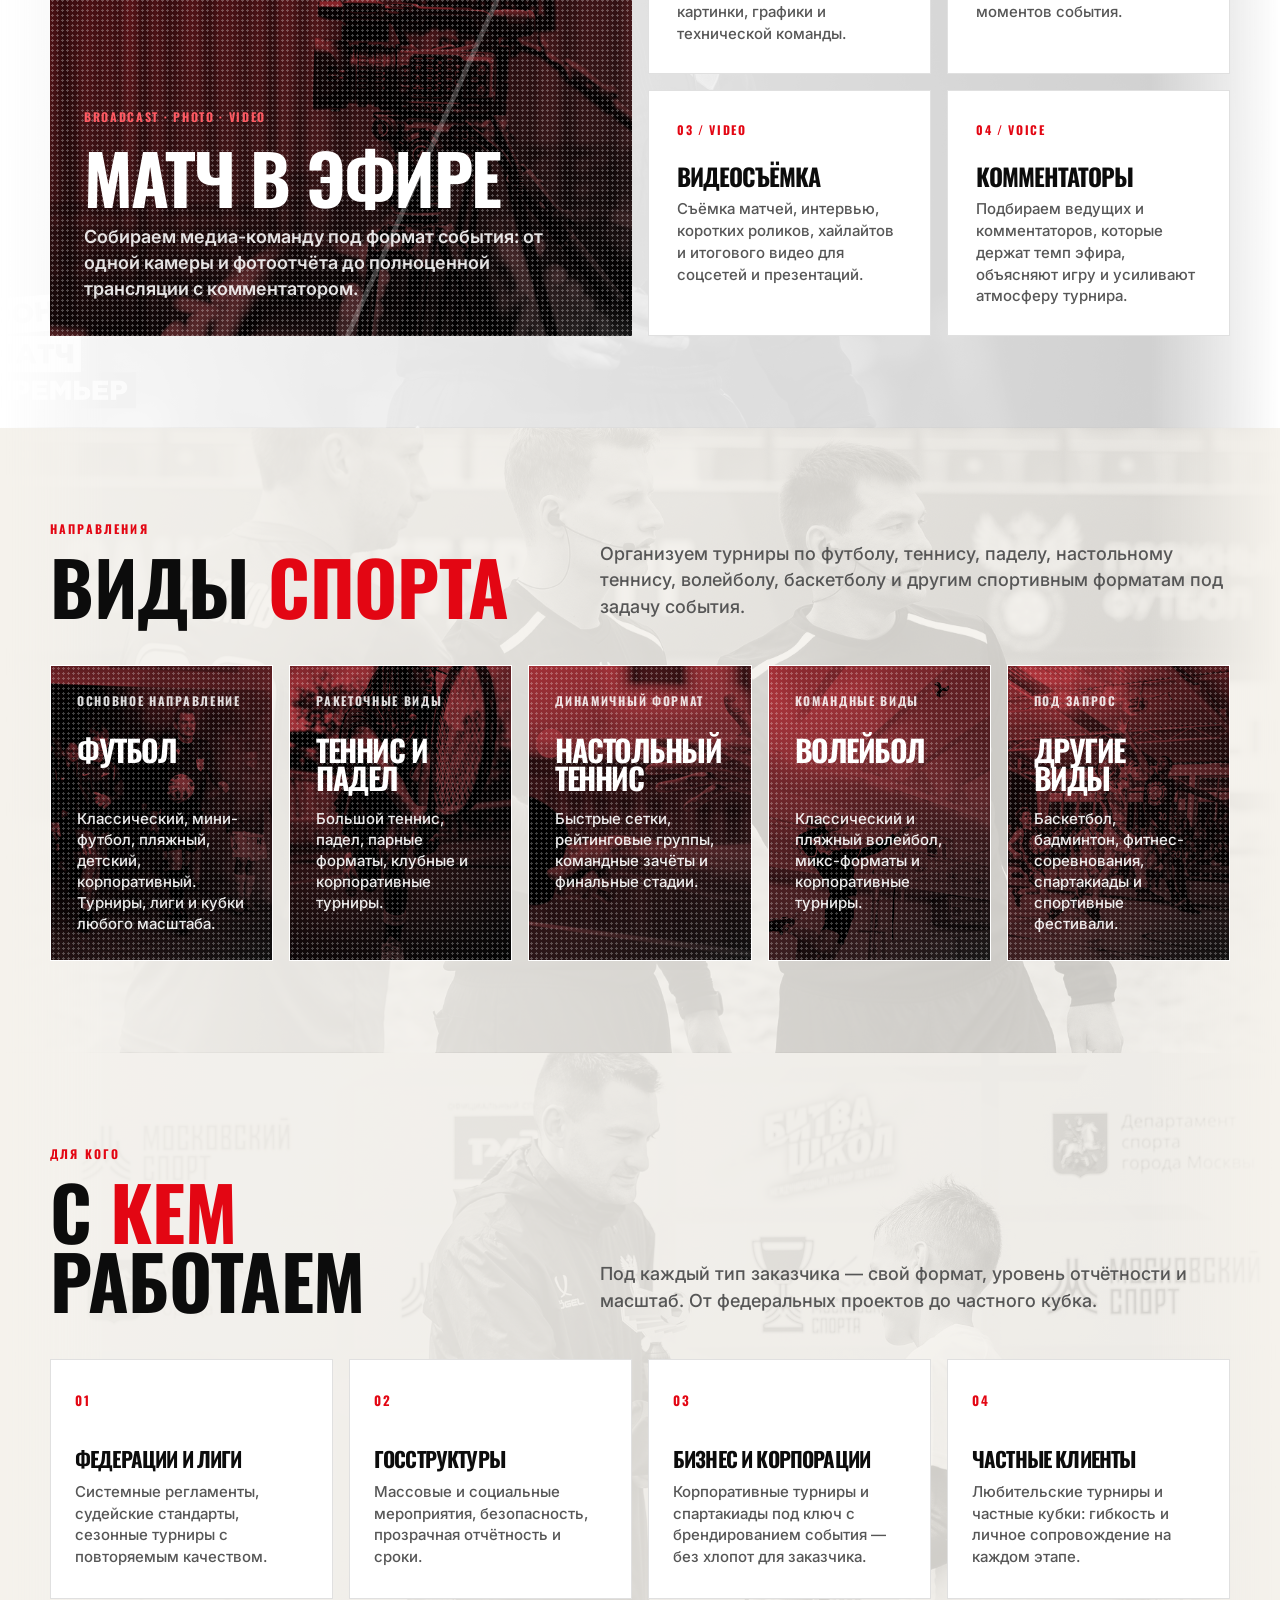
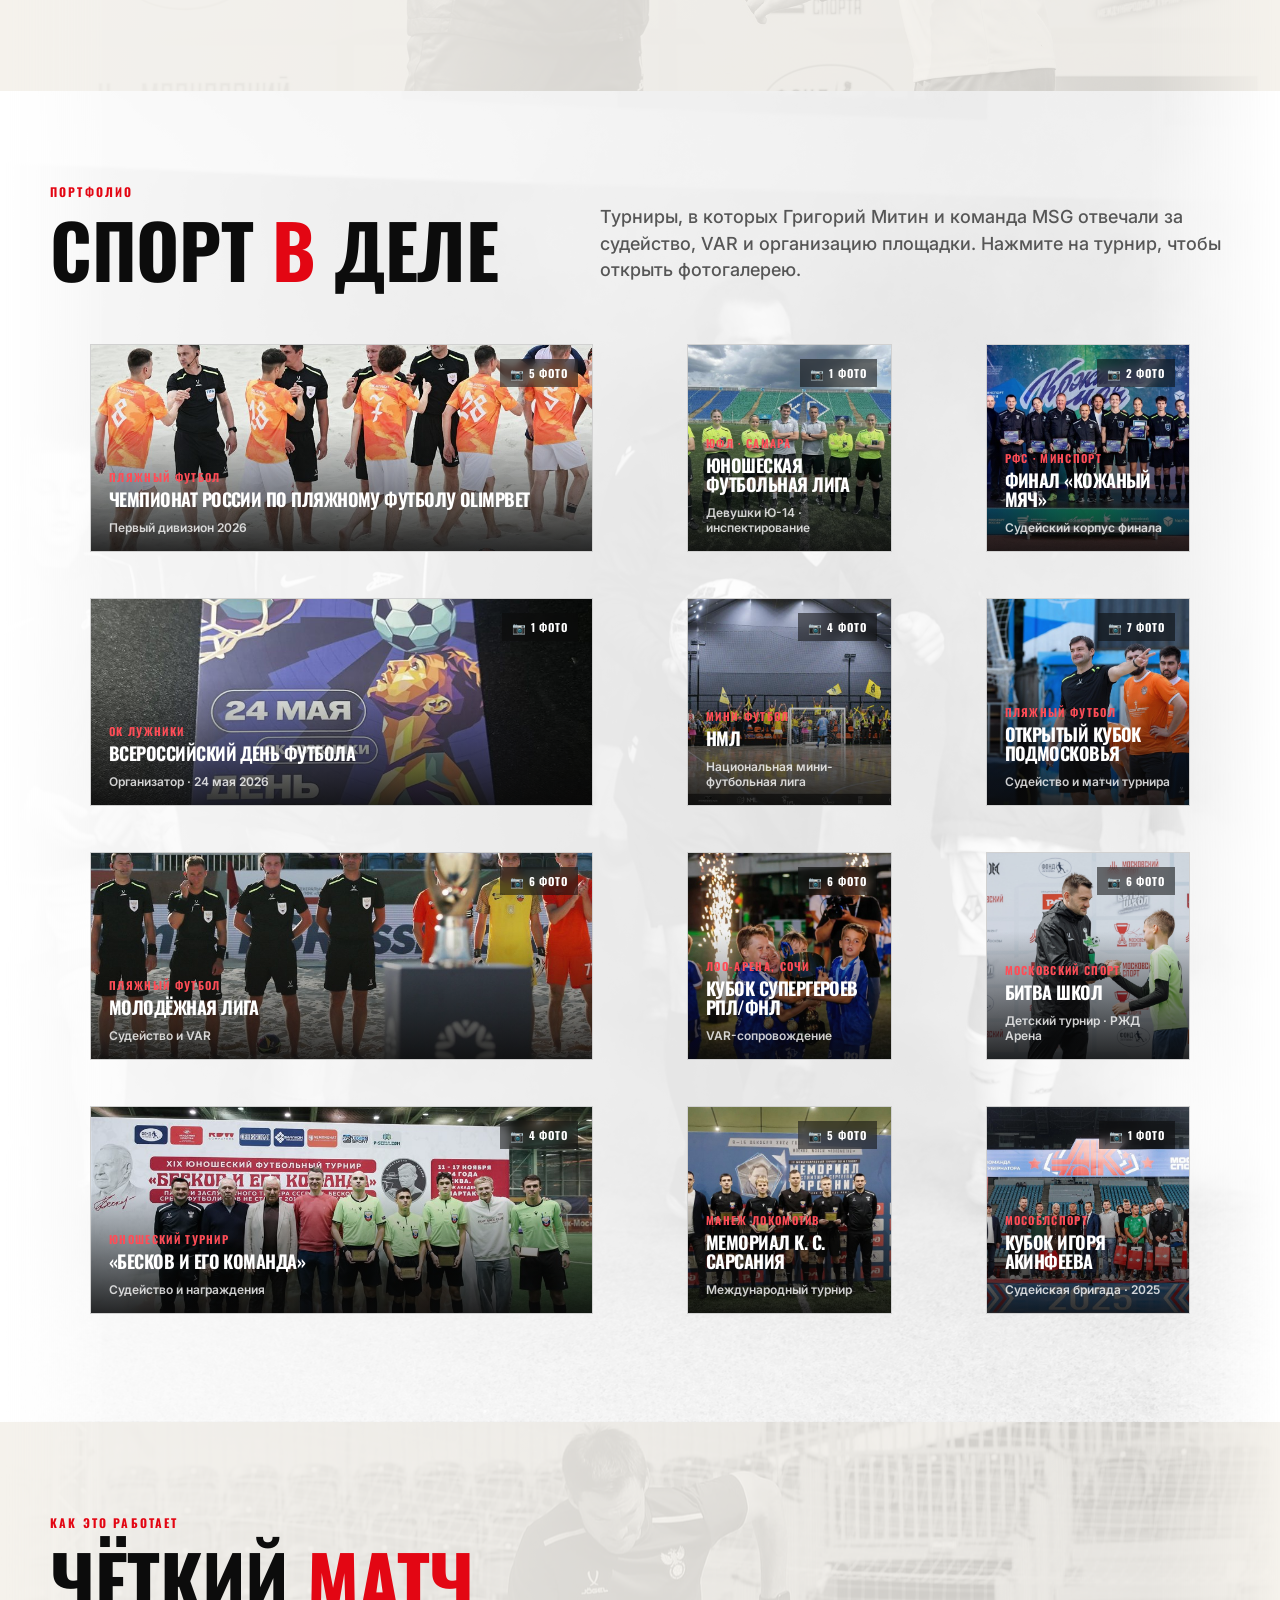
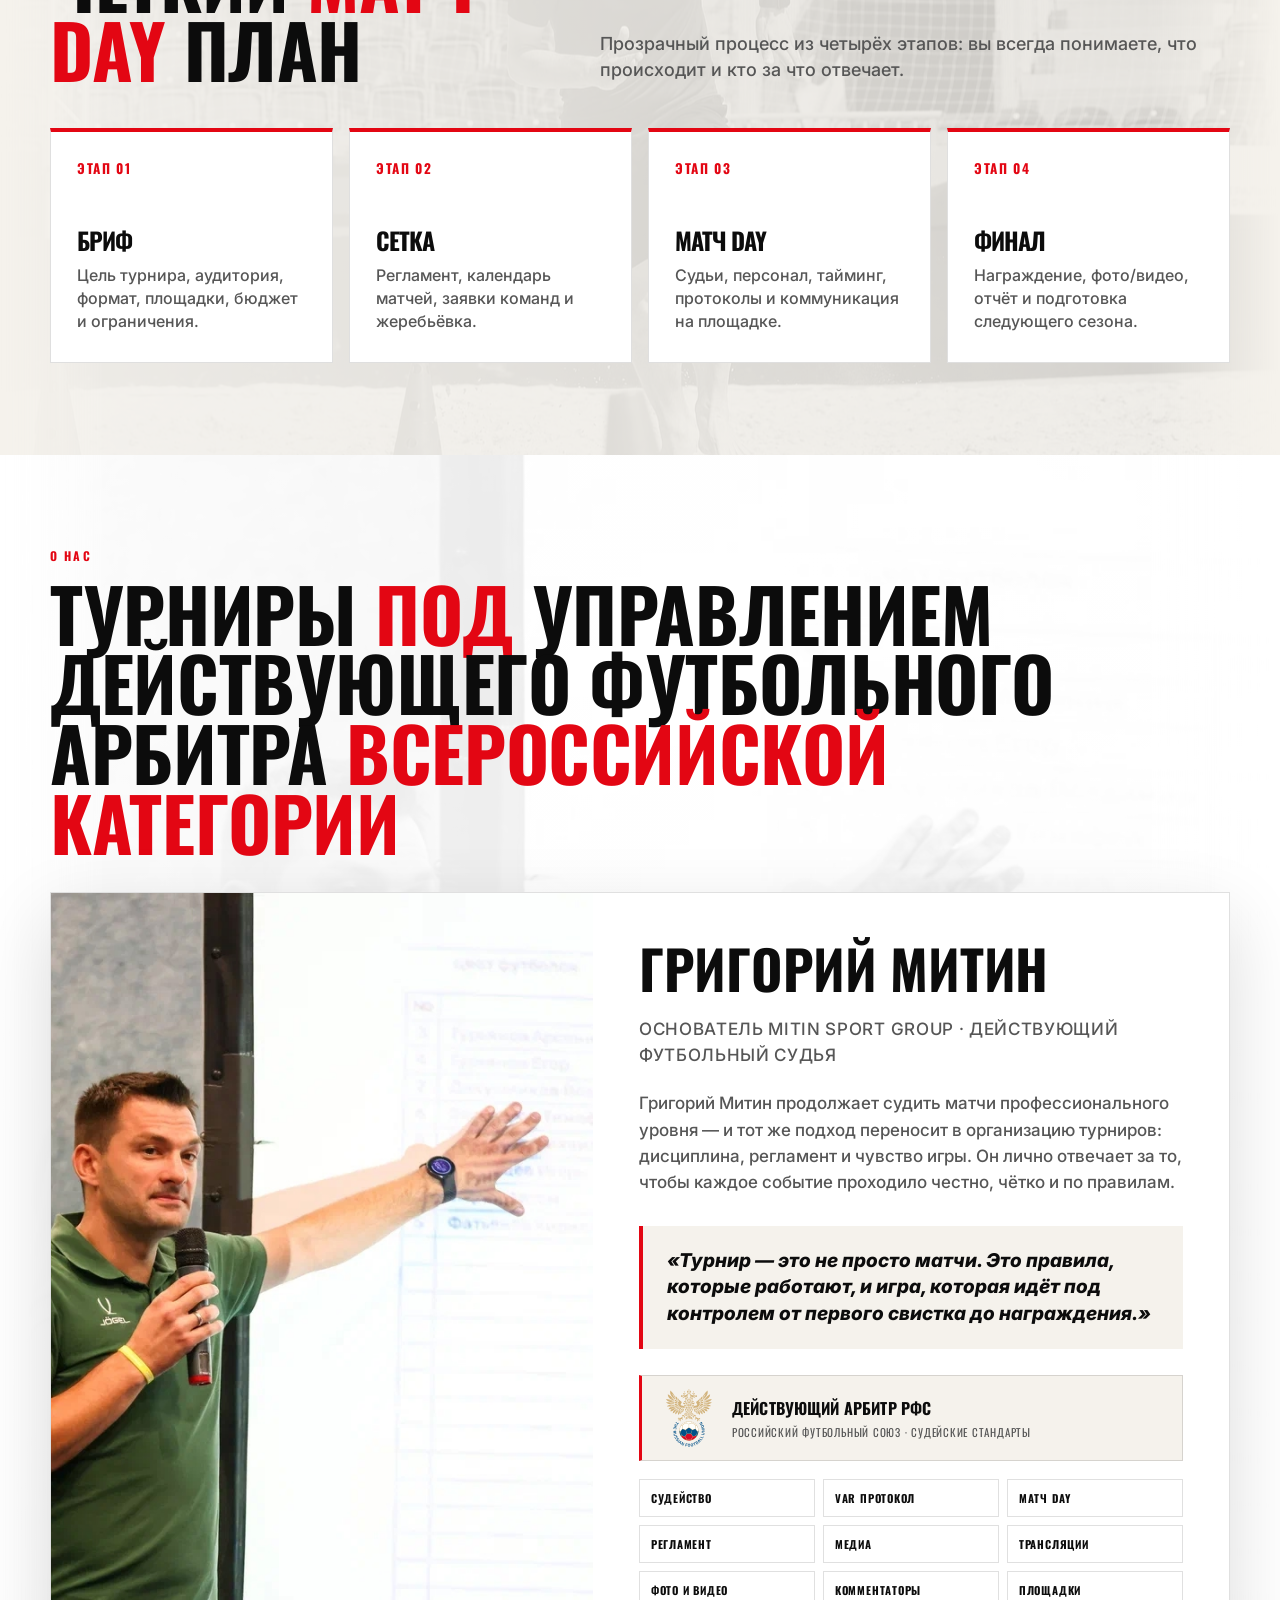
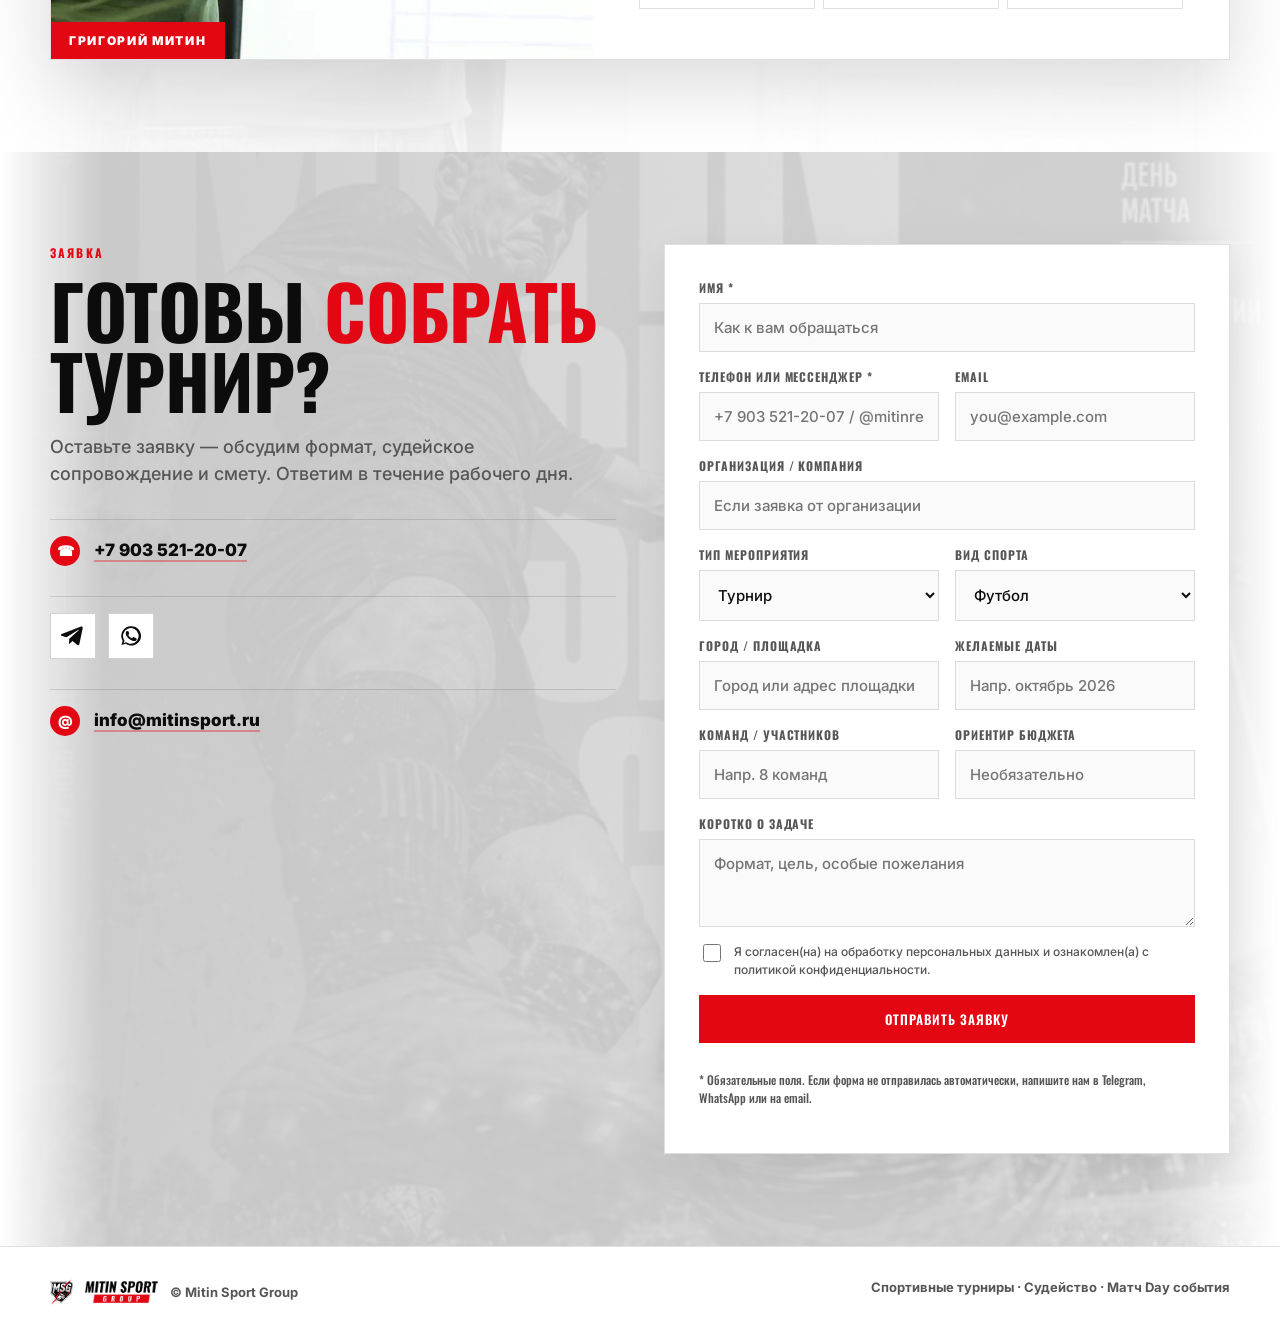
==== commit baea57bb: "Change contact email to info@mitinsport.ru" ====
--- a/index.html
+++ b/index.html
@@ -52,7 +52,7 @@
         "url": "https://mitinsport.ru/",
         "logo": "https://mitinsport.ru/assets/logo-msg.png",
         "image": "https://mitinsport.ru/assets/superheroes-winners.jpg",
-        "email": "grigmitin@yandex.ru",
+        "email": "info@mitinsport.ru",
         "telephone": "+7-903-521-20-07",
         "description": "Организация и проведение футбольных и спортивных турниров под ключ: регламент, судейство, VAR, медиа и Match Day.",
         "areaServed": { "@type": "Country", "name": "Россия" },
@@ -1147,10 +1147,10 @@
                 <span class="sr-only">WhatsApp</span>
               </a>
             </div>
-            <div class="cm"><span>@</span><a href="mailto:grigmitin@yandex.ru">grigmitin@yandex.ru</a></div>
-          </div>
-        </div>
-        <form class="lead-form" action="mailto:grigmitin@yandex.ru" method="post" enctype="text/plain" data-endpoint="" aria-label="Форма заявки">
+            <div class="cm"><span>@</span><a href="mailto:info@mitinsport.ru">info@mitinsport.ru</a></div>
+          </div>
+        </div>
+        <form class="lead-form" action="mailto:info@mitinsport.ru" method="post" enctype="text/plain" data-endpoint="" aria-label="Форма заявки">
           <div class="frow">
             <label for="name">Имя *</label>
             <input id="name" name="Имя" type="text" placeholder="Как к вам обращаться" required />
@@ -1299,7 +1299,7 @@
 
       const status = form.querySelector('.lead-status');
       const submit = form.querySelector('button[type="submit"]');
-      const fallbackEmail = 'grigmitin@yandex.ru';
+      const fallbackEmail = 'info@mitinsport.ru';
 
       const labels = {
         name: 'Имя',
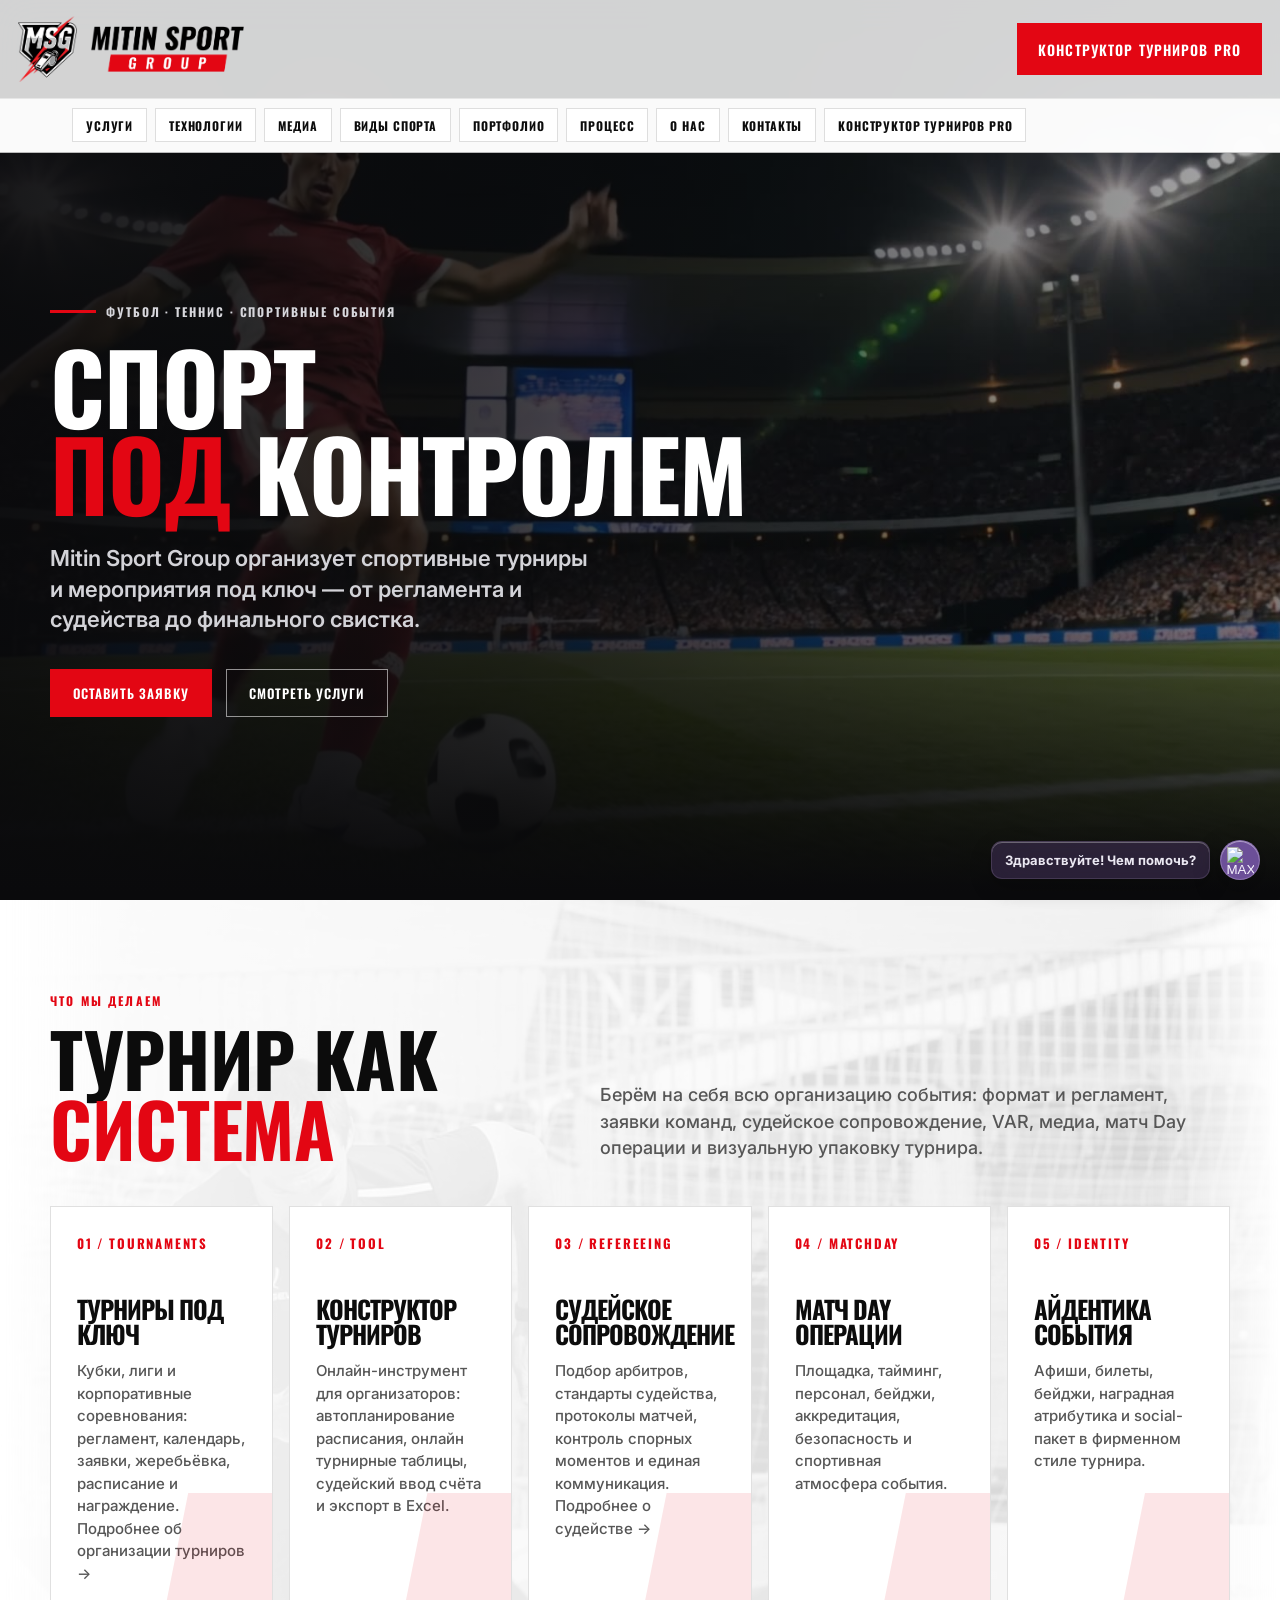
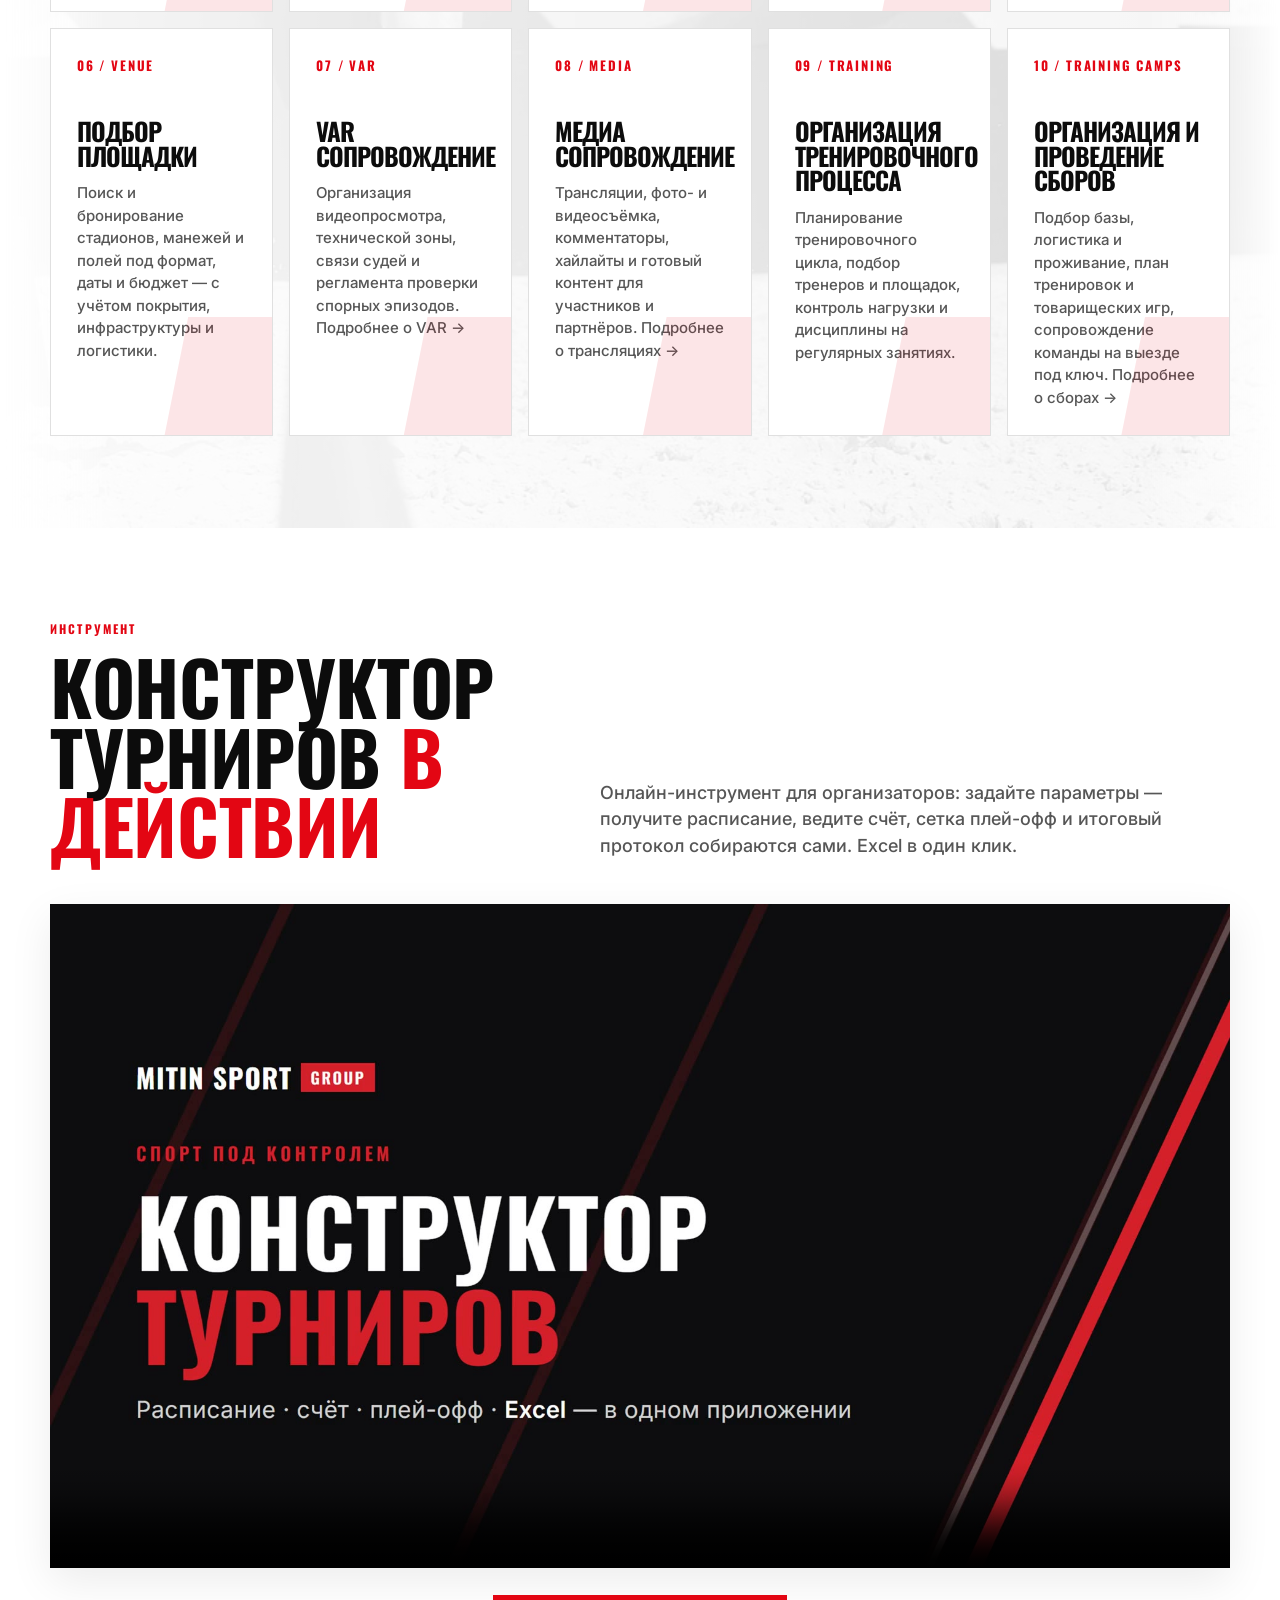
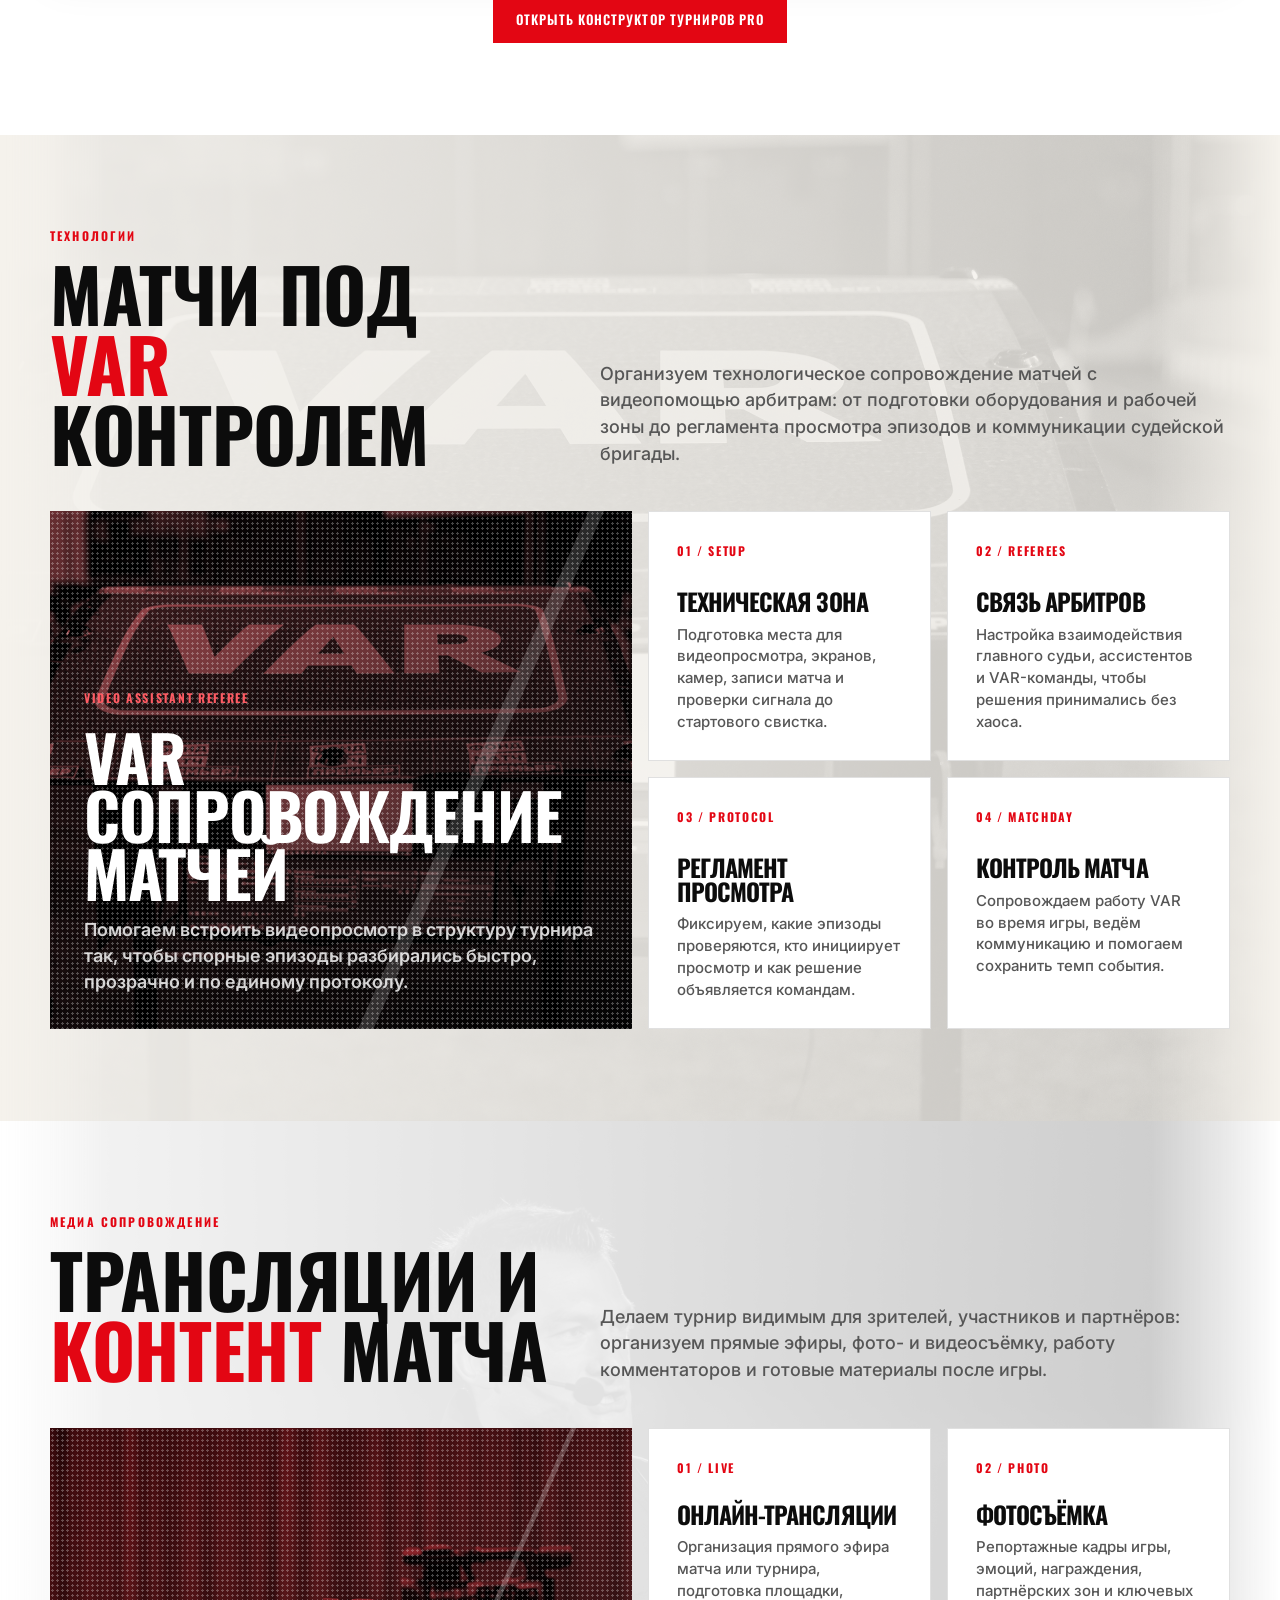
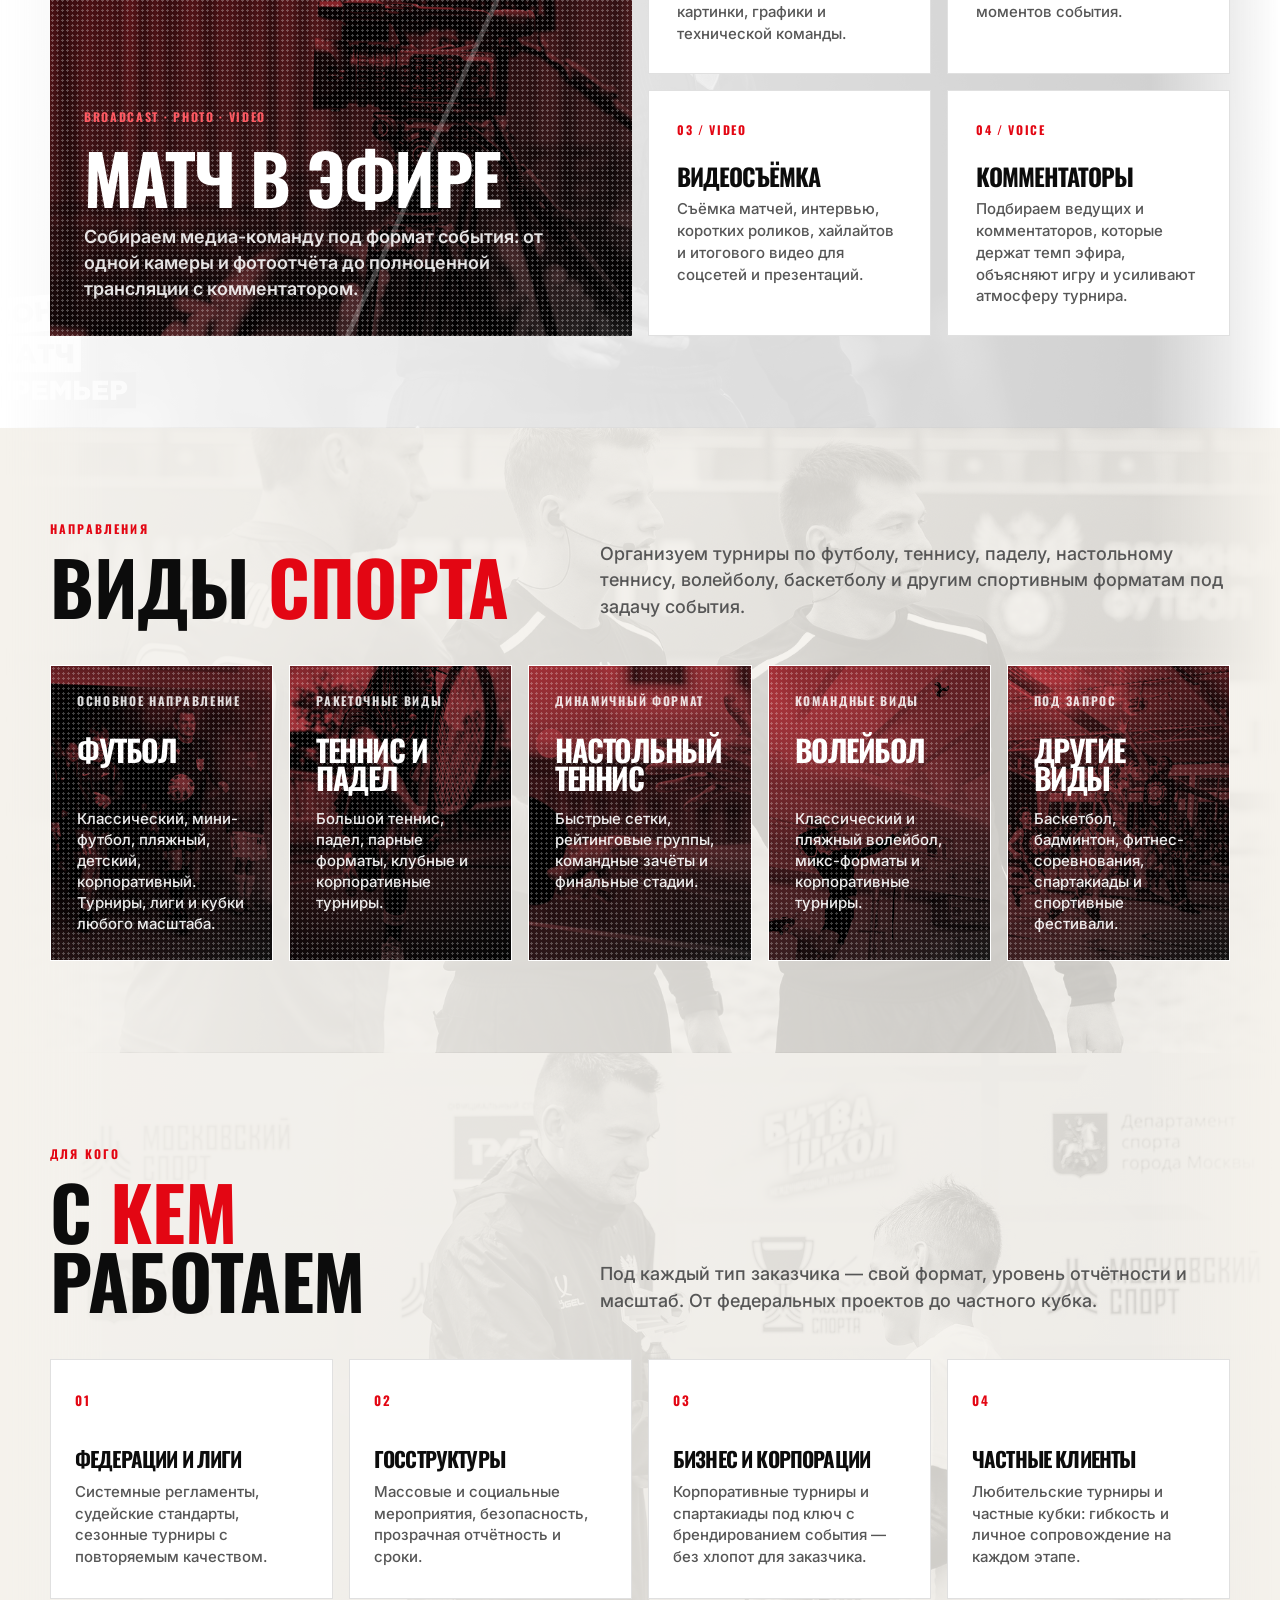
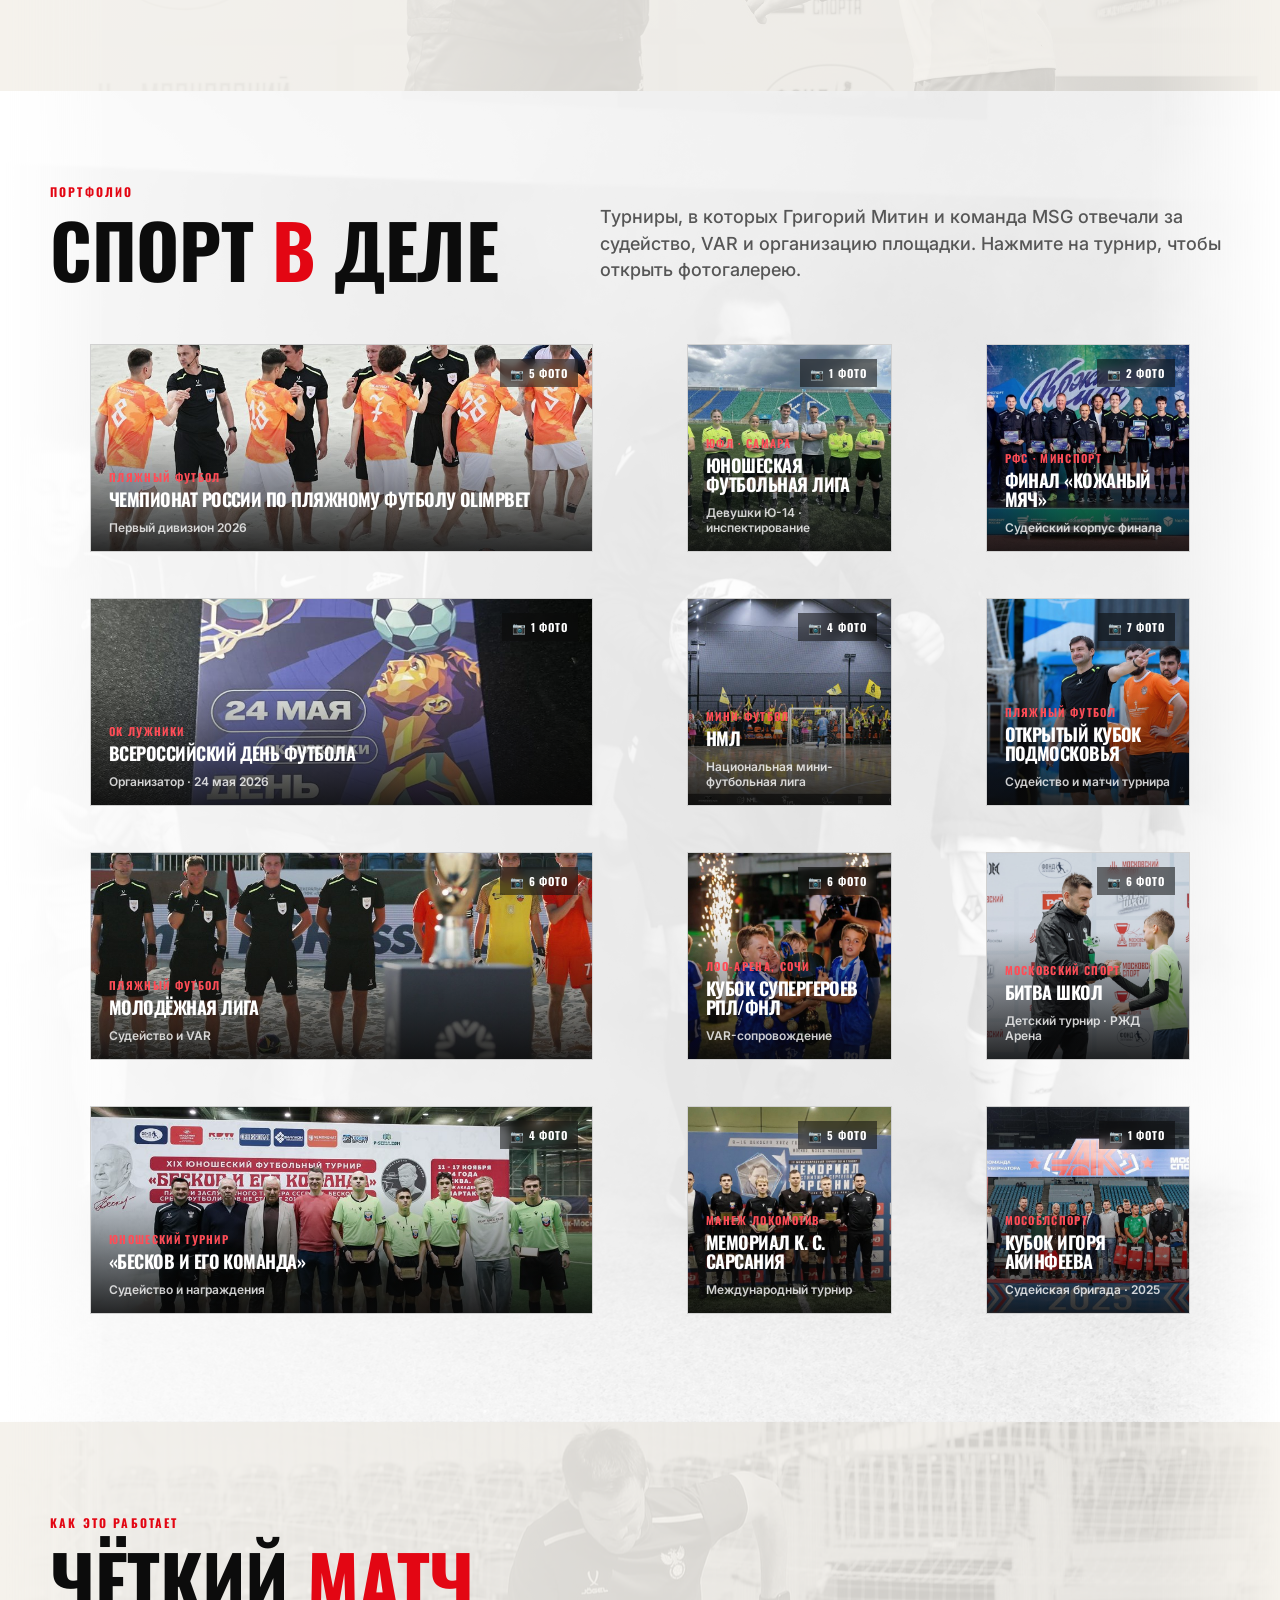
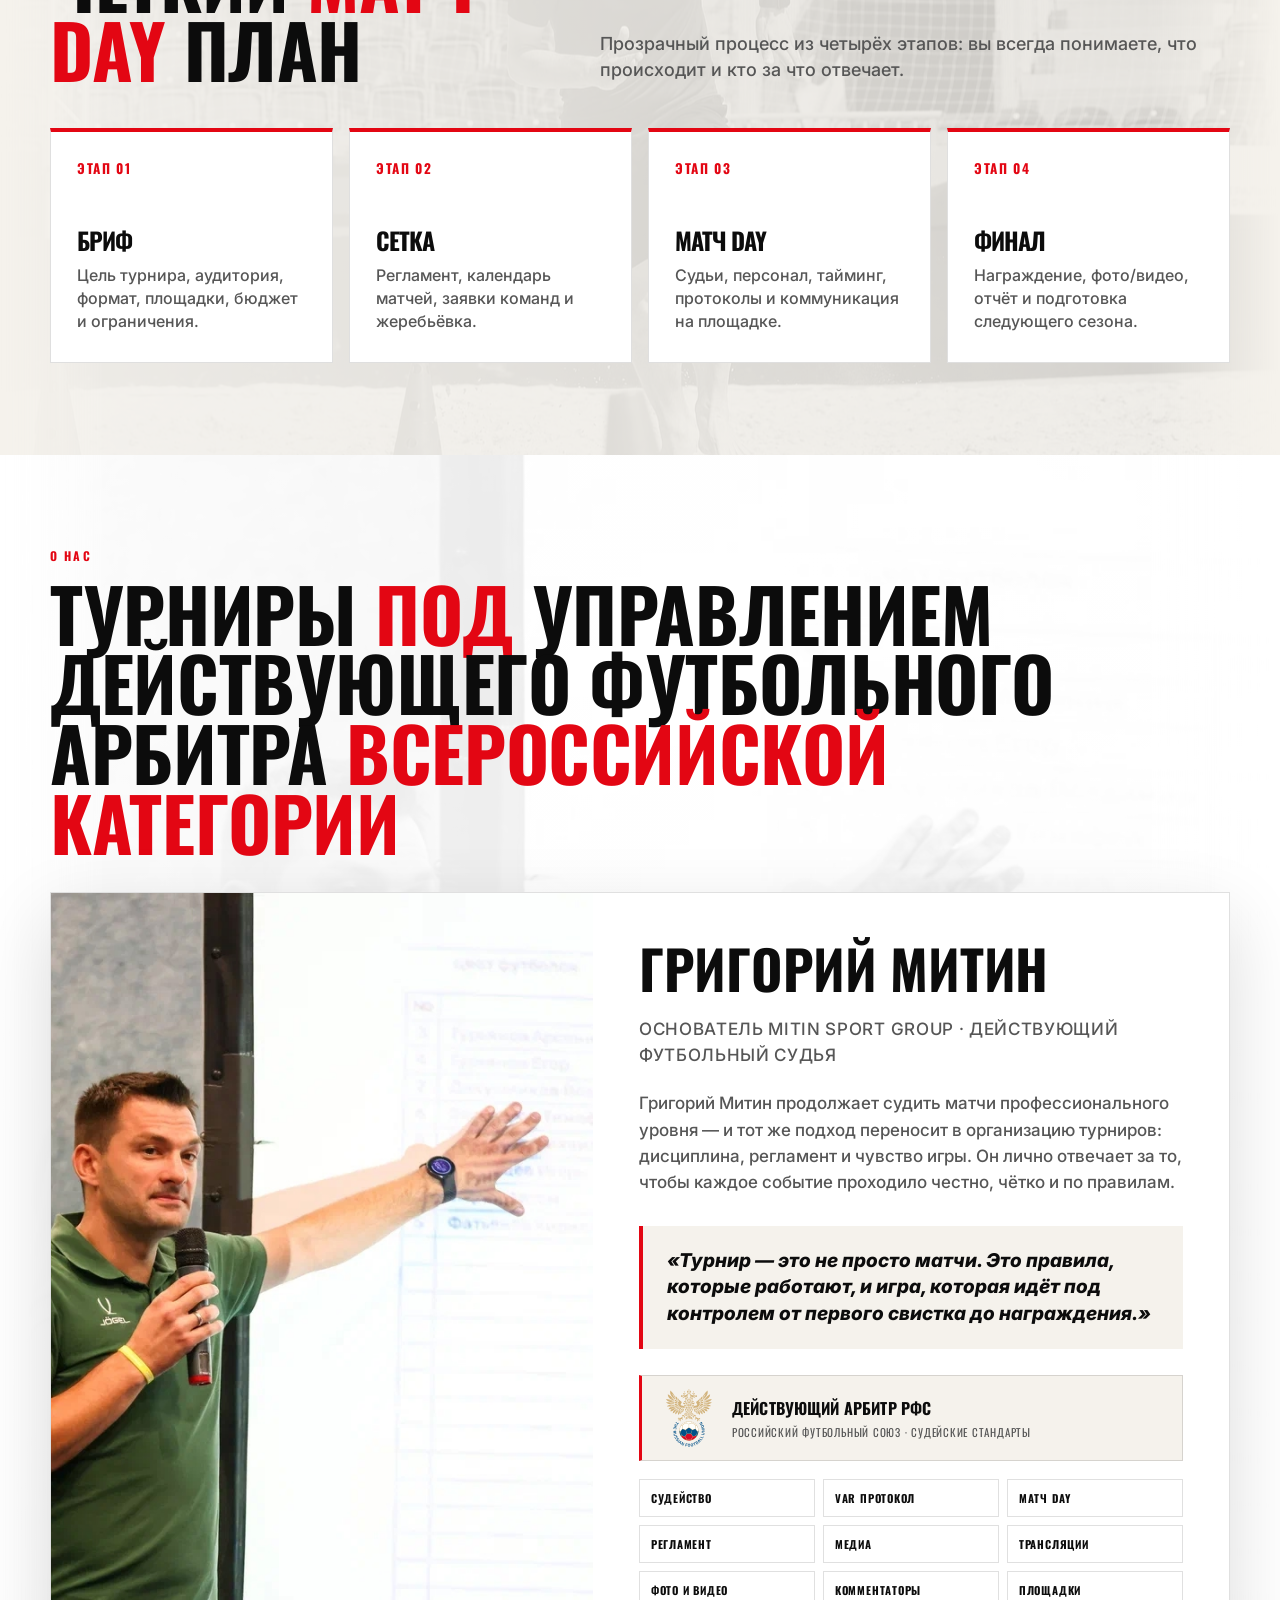
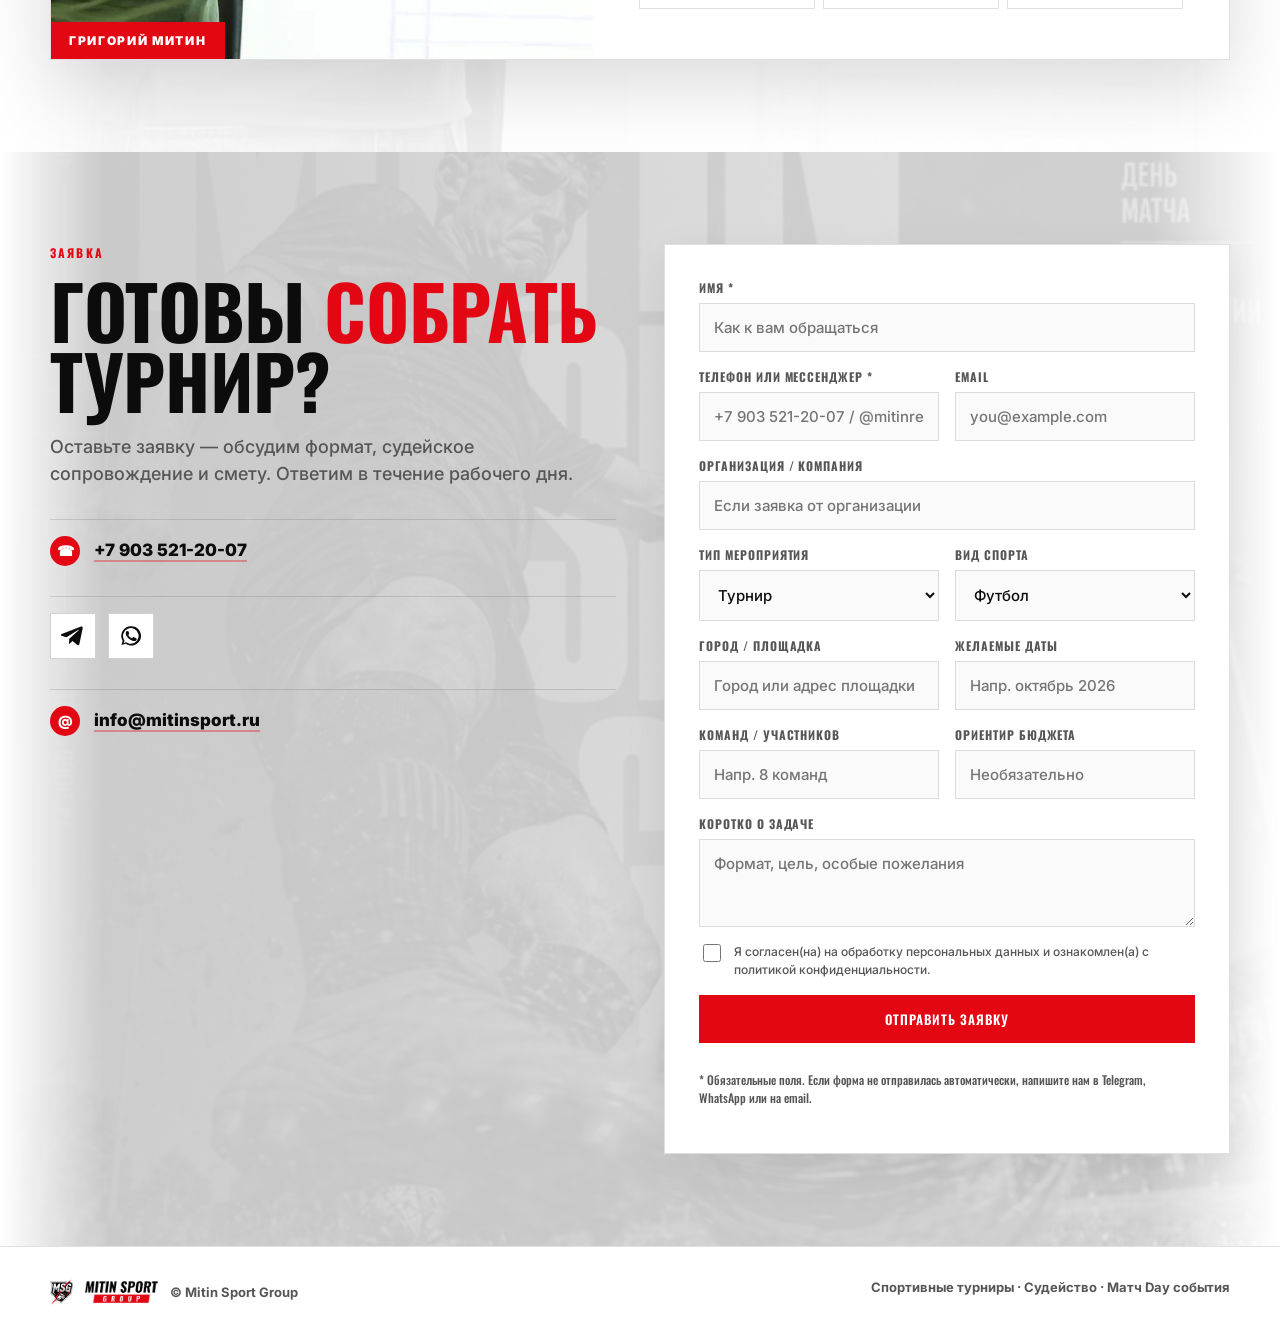
==== commit 663ebe51: "Add MAX messenger widget site-wide (external /assets/max-widget.js)" ====
--- a/index.html
+++ b/index.html
@@ -1147,10 +1147,10 @@
                 <span class="sr-only">WhatsApp</span>
               </a>
             </div>
-            <div class="cm"><span>@</span><a href="mailto:info@mitinsport.ru">info@mitinsport.ru</a></div>
-          </div>
-        </div>
-        <form class="lead-form" action="mailto:info@mitinsport.ru" method="post" enctype="text/plain" data-endpoint="" aria-label="Форма заявки">
+            <div class="cm"><span>@</span><a href="mailto:info@mitinsport.ru?subject=%D0%97%D0%B0%D0%BF%D1%80%D0%BE%D1%81%20%D1%81%20%D1%81%D0%B0%D0%B9%D1%82%D0%B0%20Mitinsport.ru">info@mitinsport.ru</a></div>
+          </div>
+        </div>
+        <form class="lead-form" action="mailto:info@mitinsport.ru?subject=%D0%97%D0%B0%D0%BF%D1%80%D0%BE%D1%81%20%D1%81%20%D1%81%D0%B0%D0%B9%D1%82%D0%B0%20Mitinsport.ru" method="post" enctype="text/plain" data-endpoint="" aria-label="Форма заявки">
           <div class="frow">
             <label for="name">Имя *</label>
             <input id="name" name="Имя" type="text" placeholder="Как к вам обращаться" required />
@@ -1353,7 +1353,7 @@
         setStatus('warn', 'Отправляем заявку...');
 
         if (!endpoint) {
-          const subject = encodeURIComponent('Заявка с сайта Mitin Sport Group');
+          const subject = encodeURIComponent('Запрос с сайта Mitinsport.ru');
           window.location.href = `mailto:${fallbackEmail}?subject=${subject}&body=${encodeURIComponent(body)}`;
           setStatus('warn', 'Открылось почтовое приложение. Автоматическая отправка на email и Telegram будет доступна после подключения обработчика формы.');
           submit.disabled = false;
@@ -1565,5 +1565,6 @@
       });
     })();
   </script>
+  <script src="/assets/max-widget.js" defer></script>
 </body>
 </html>
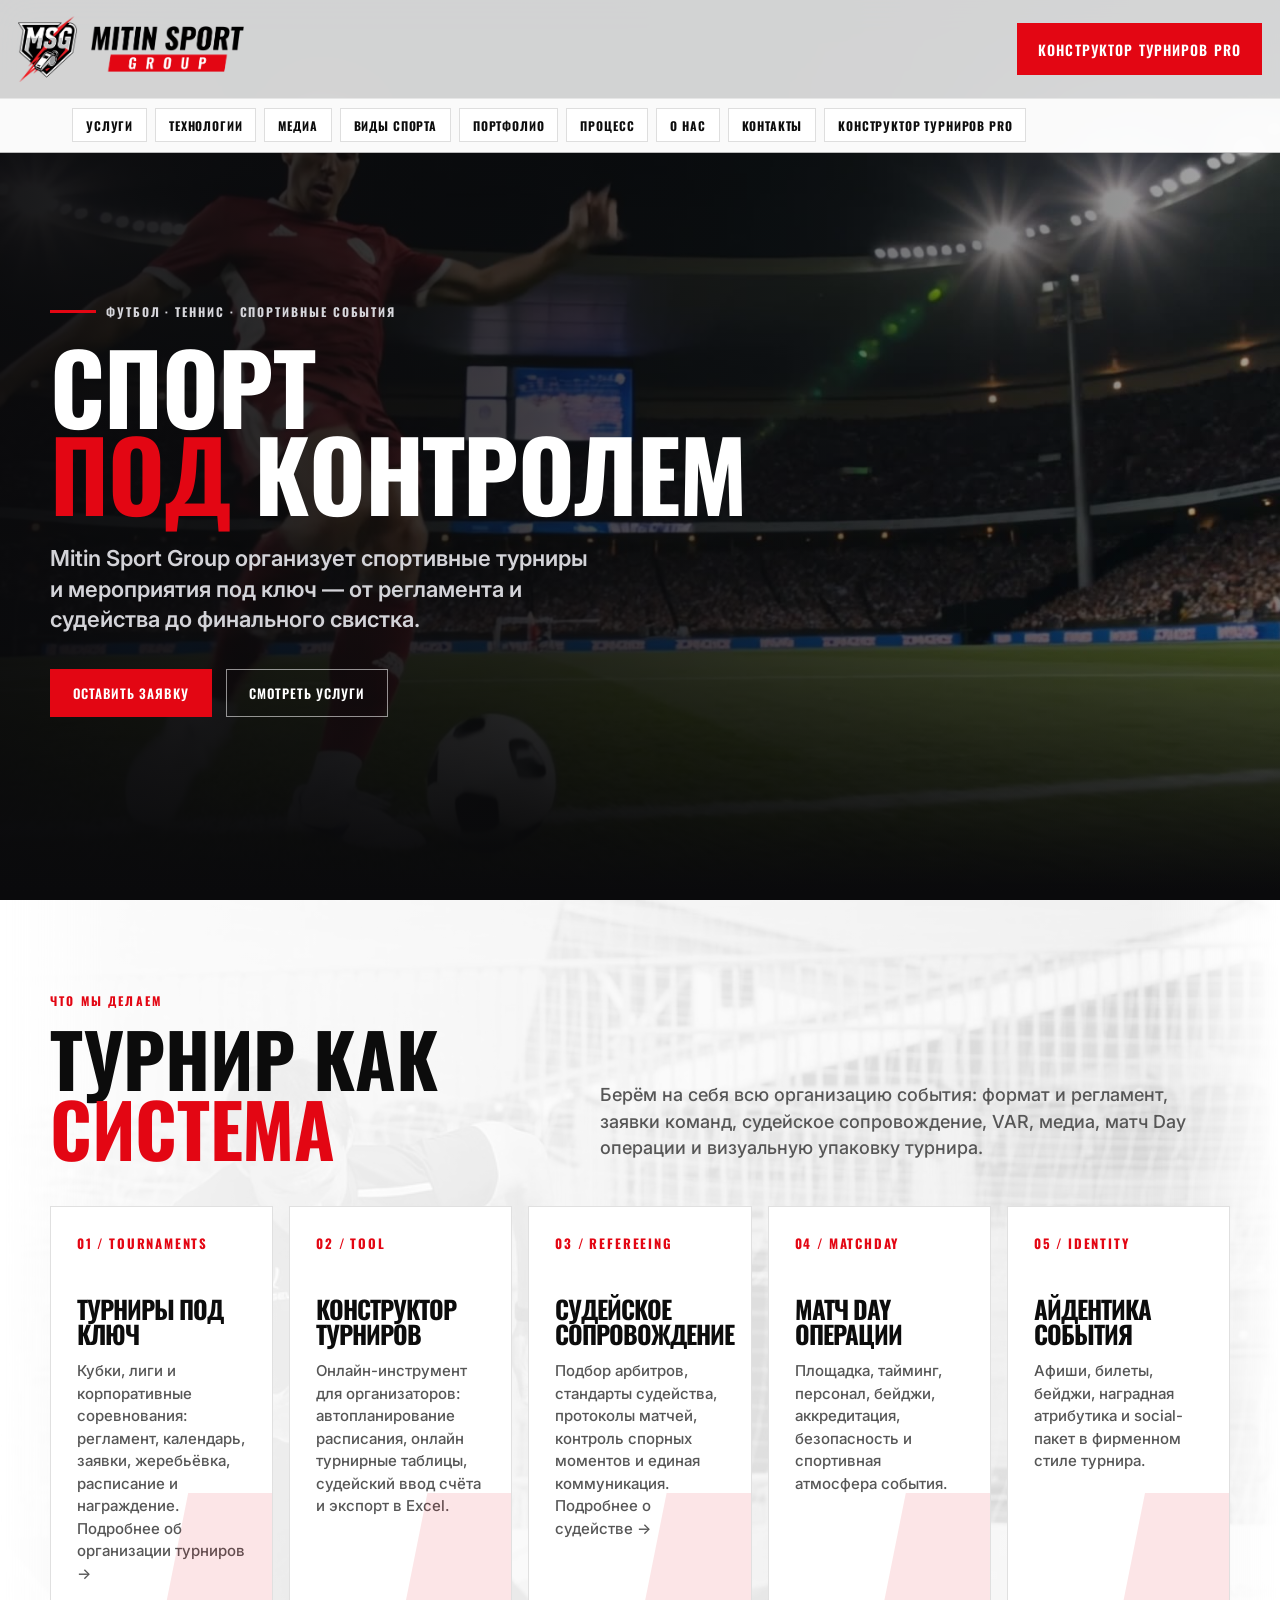
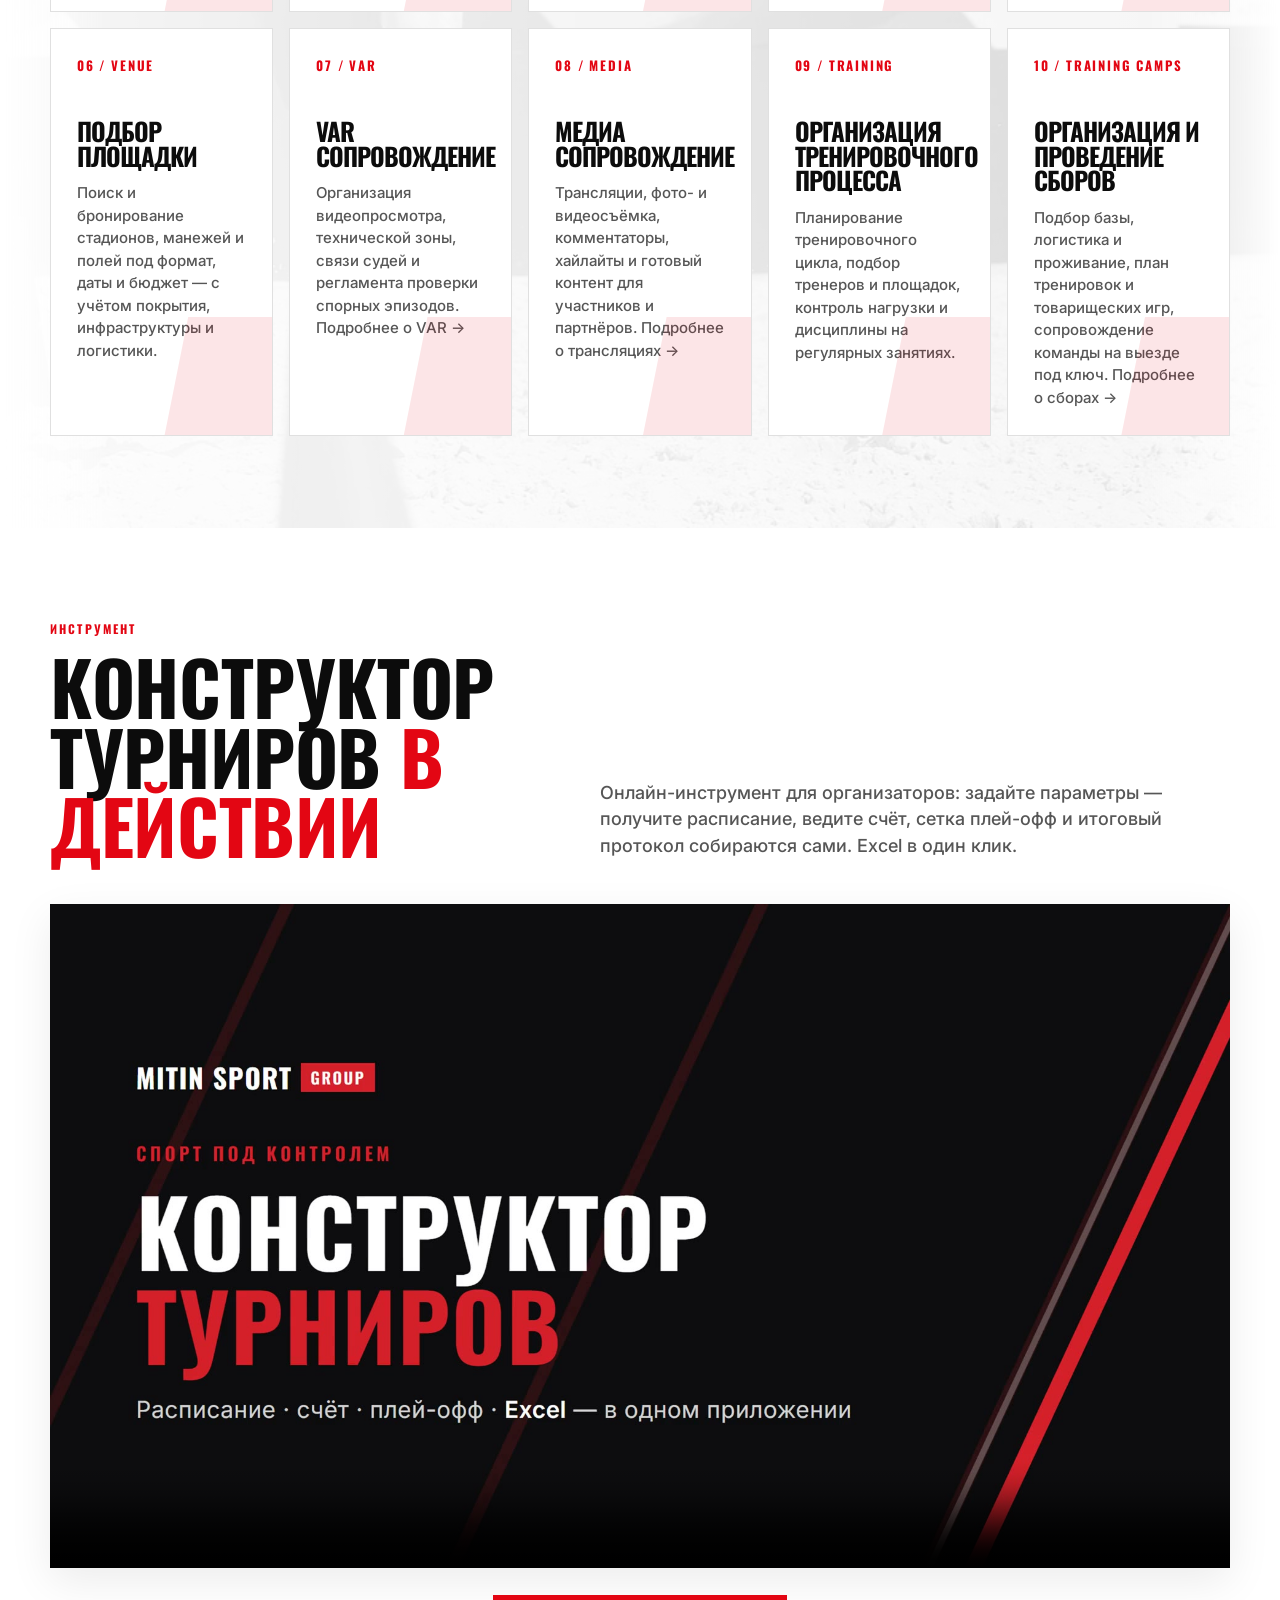
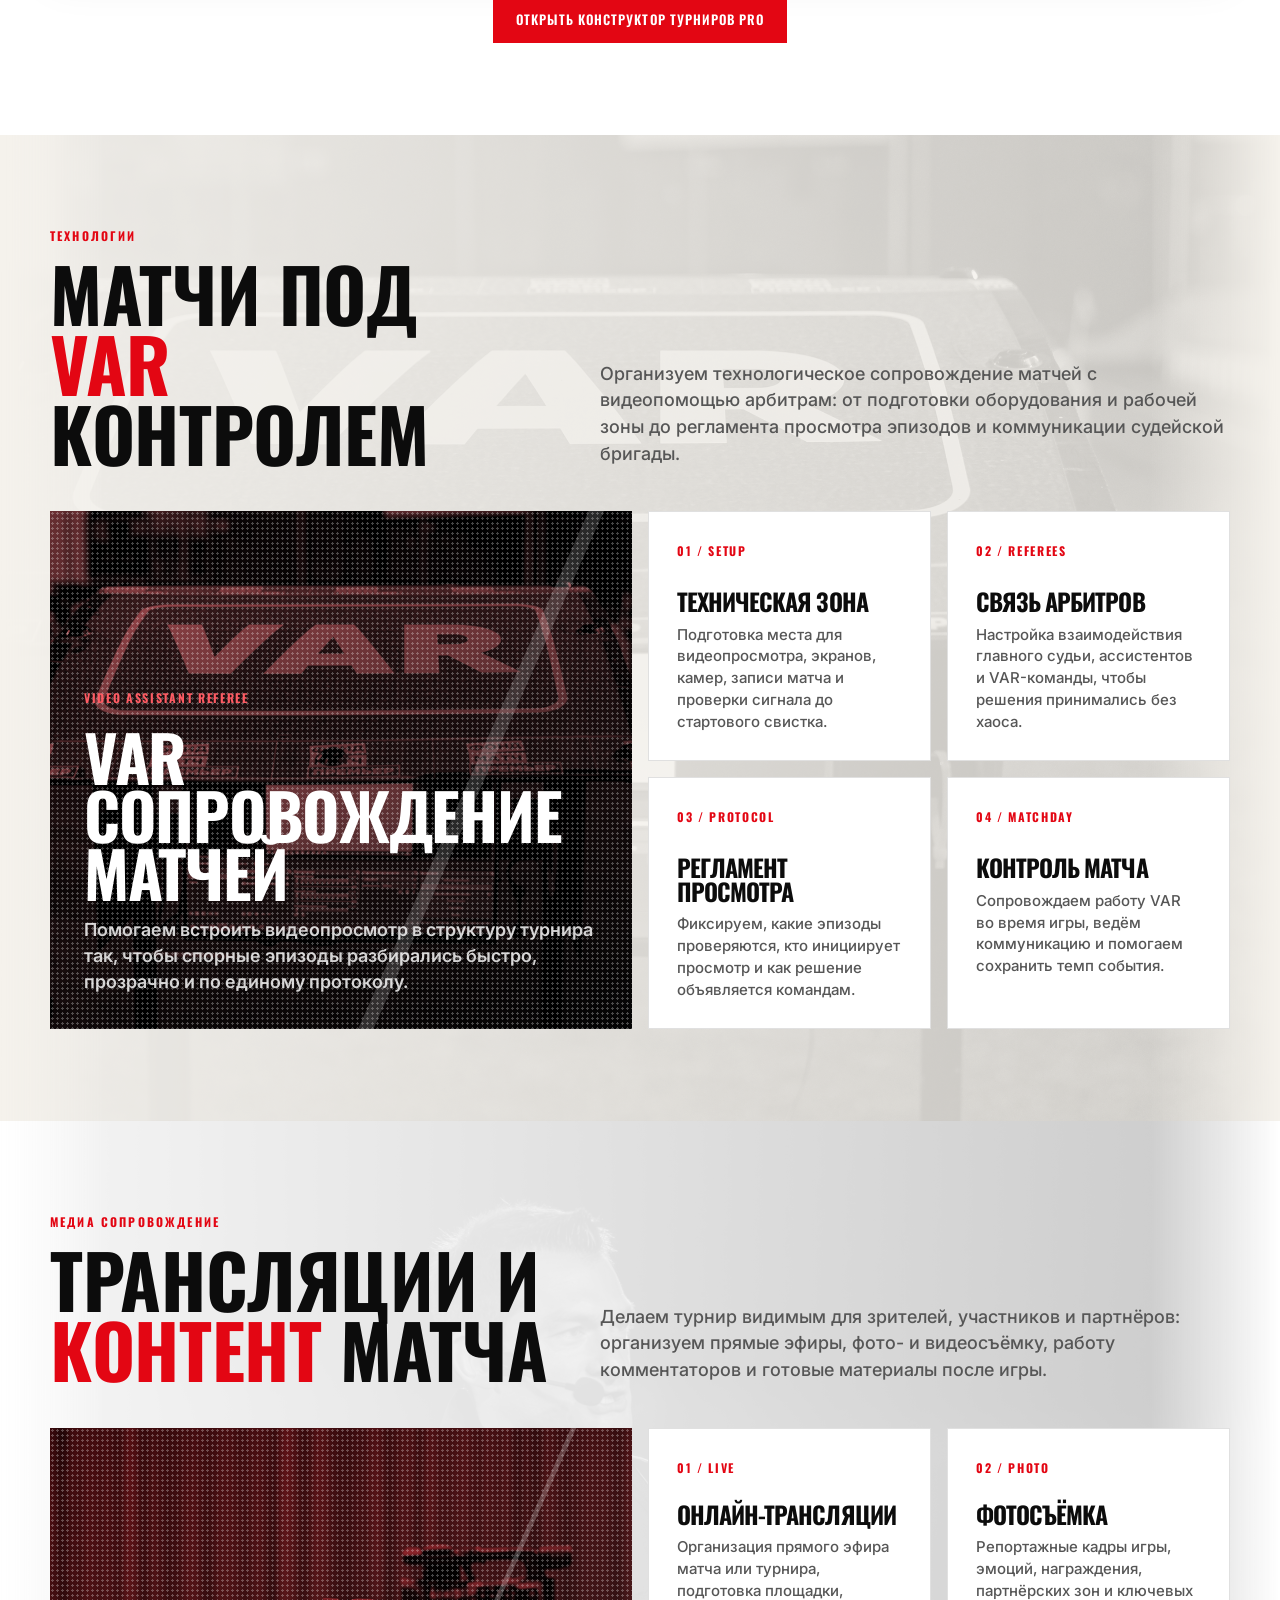
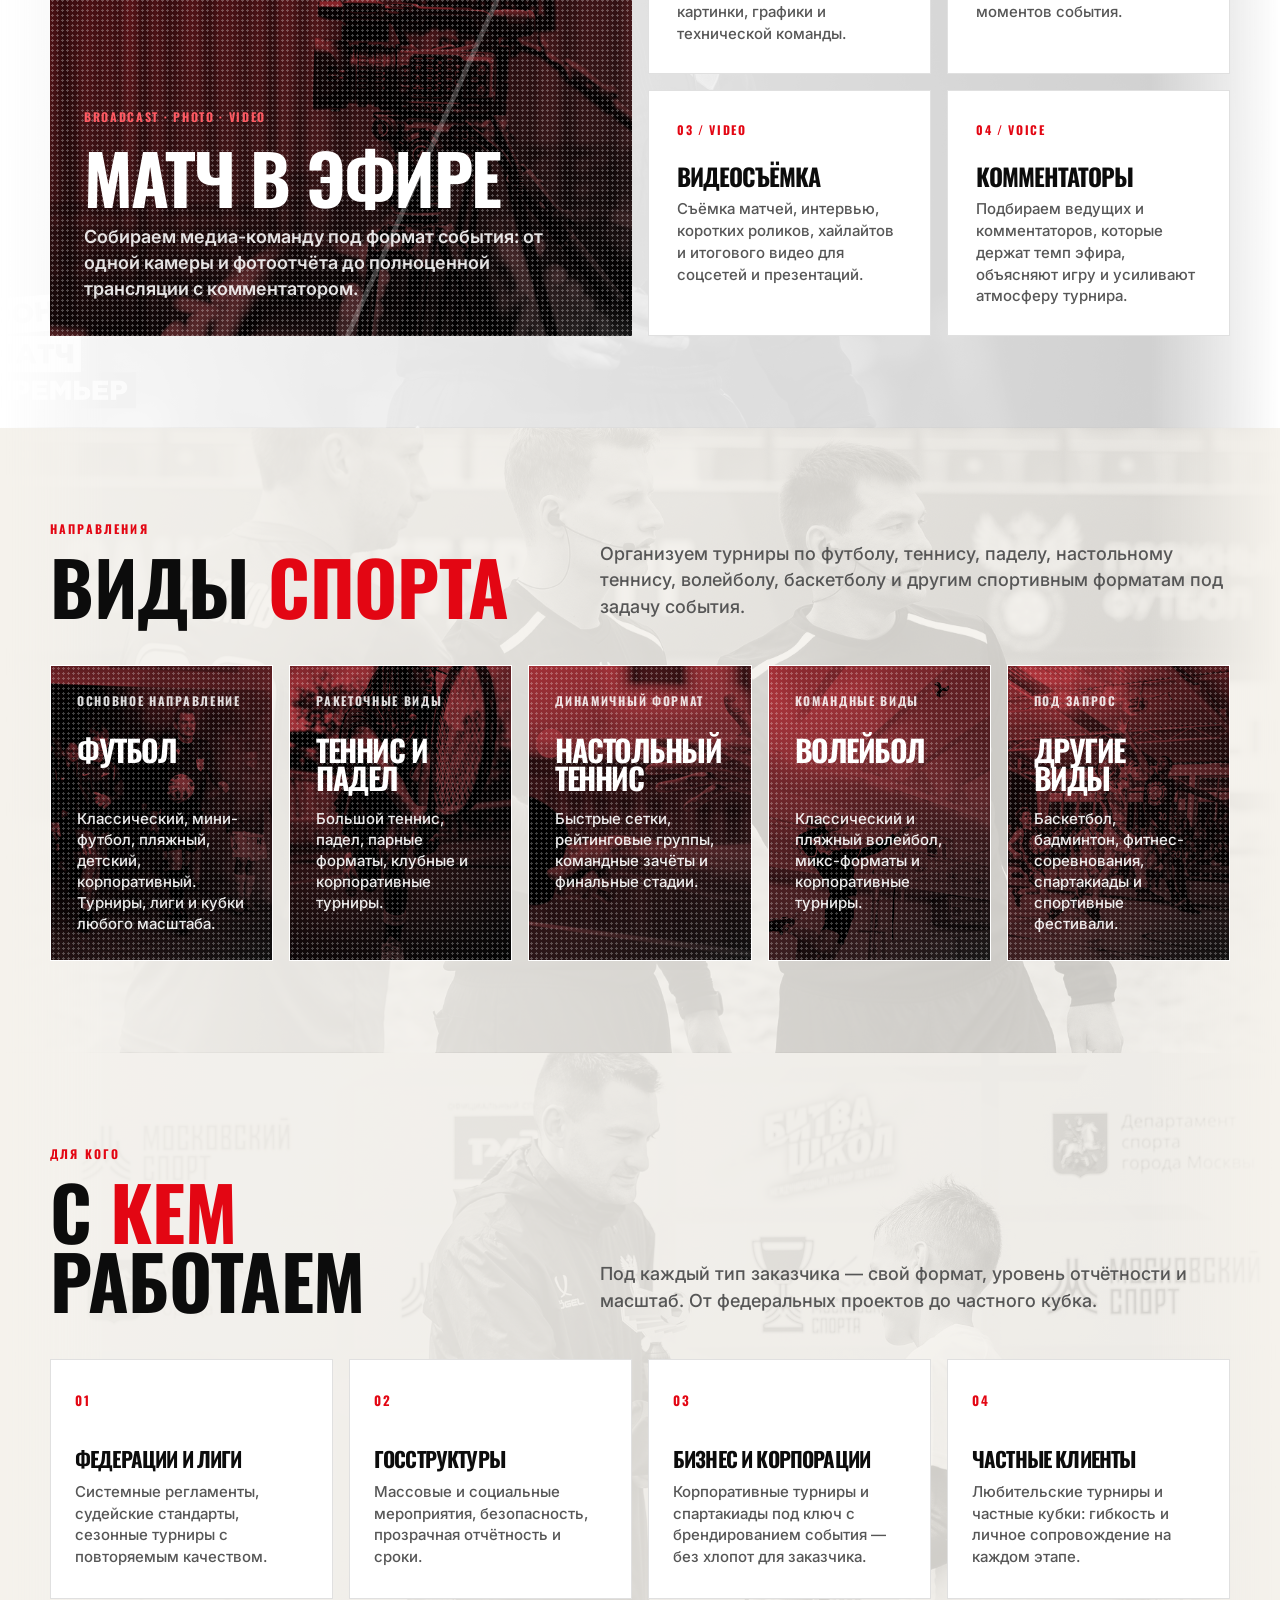
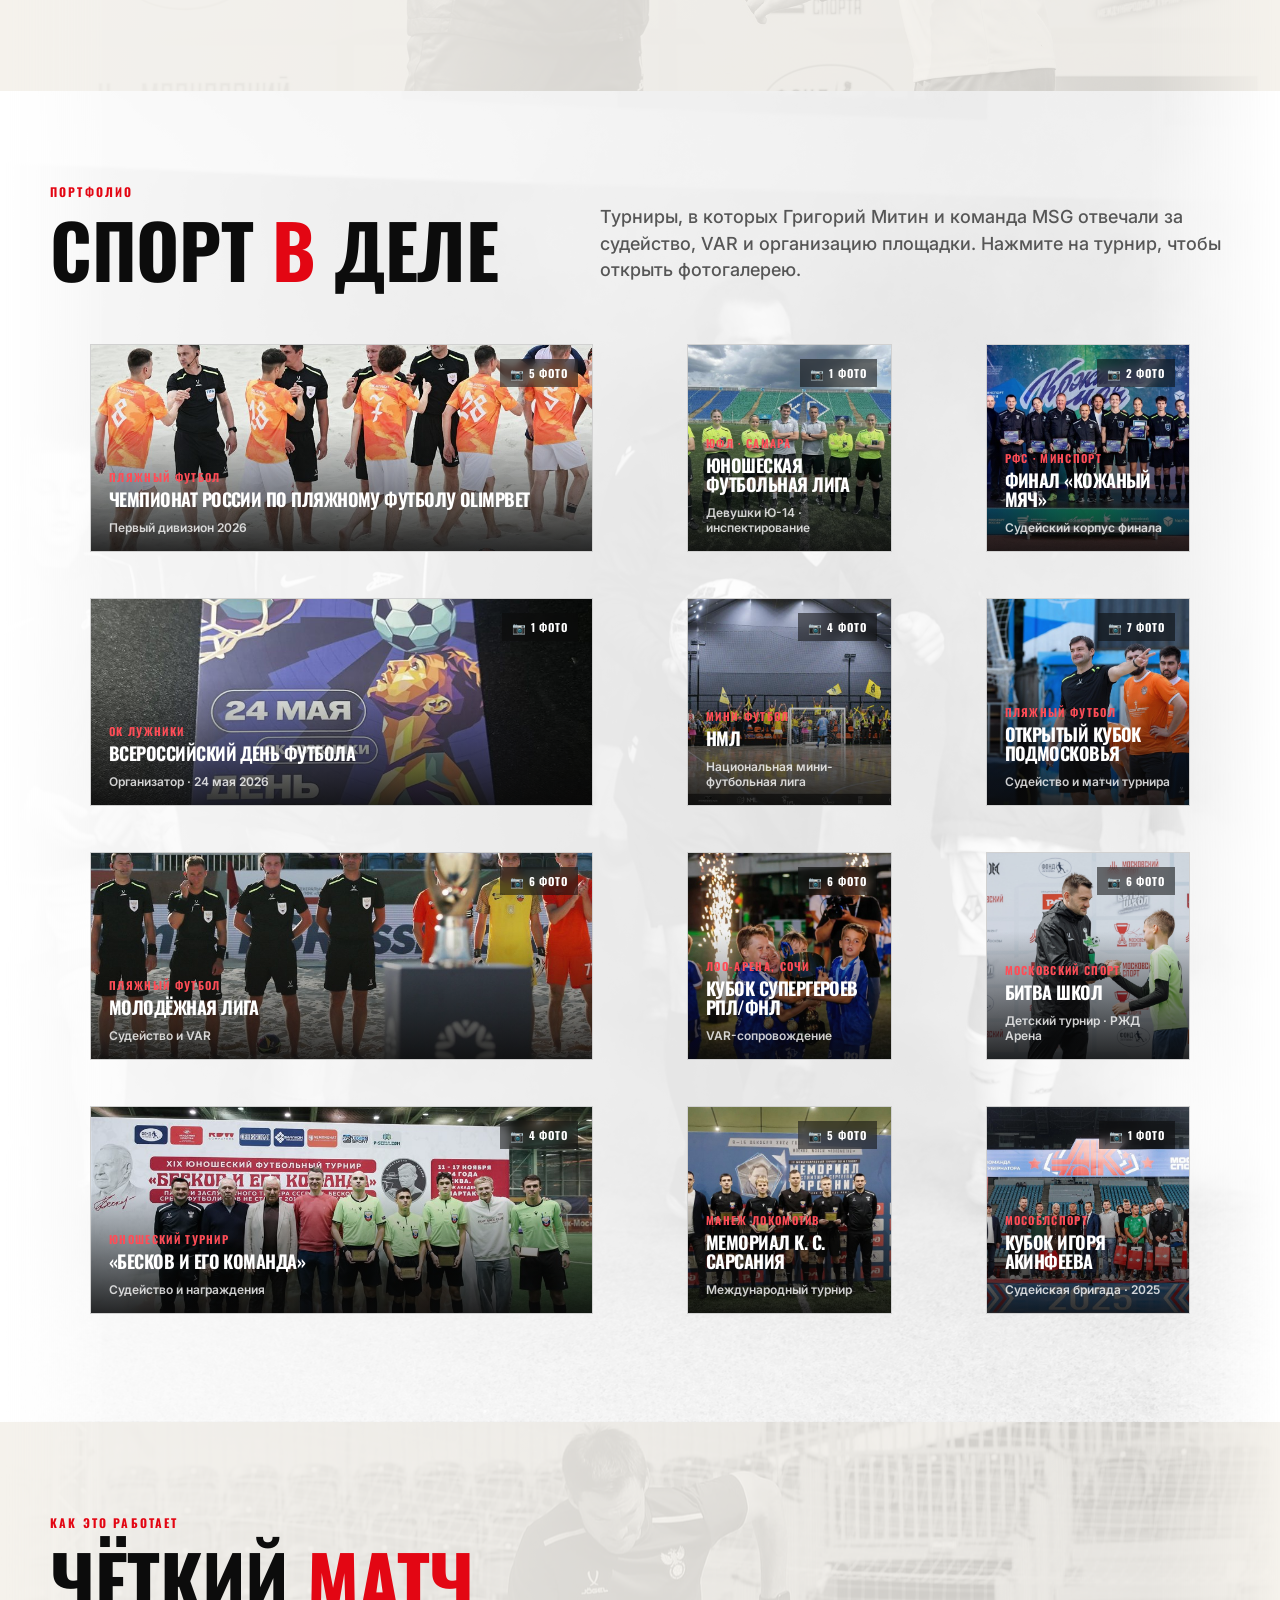
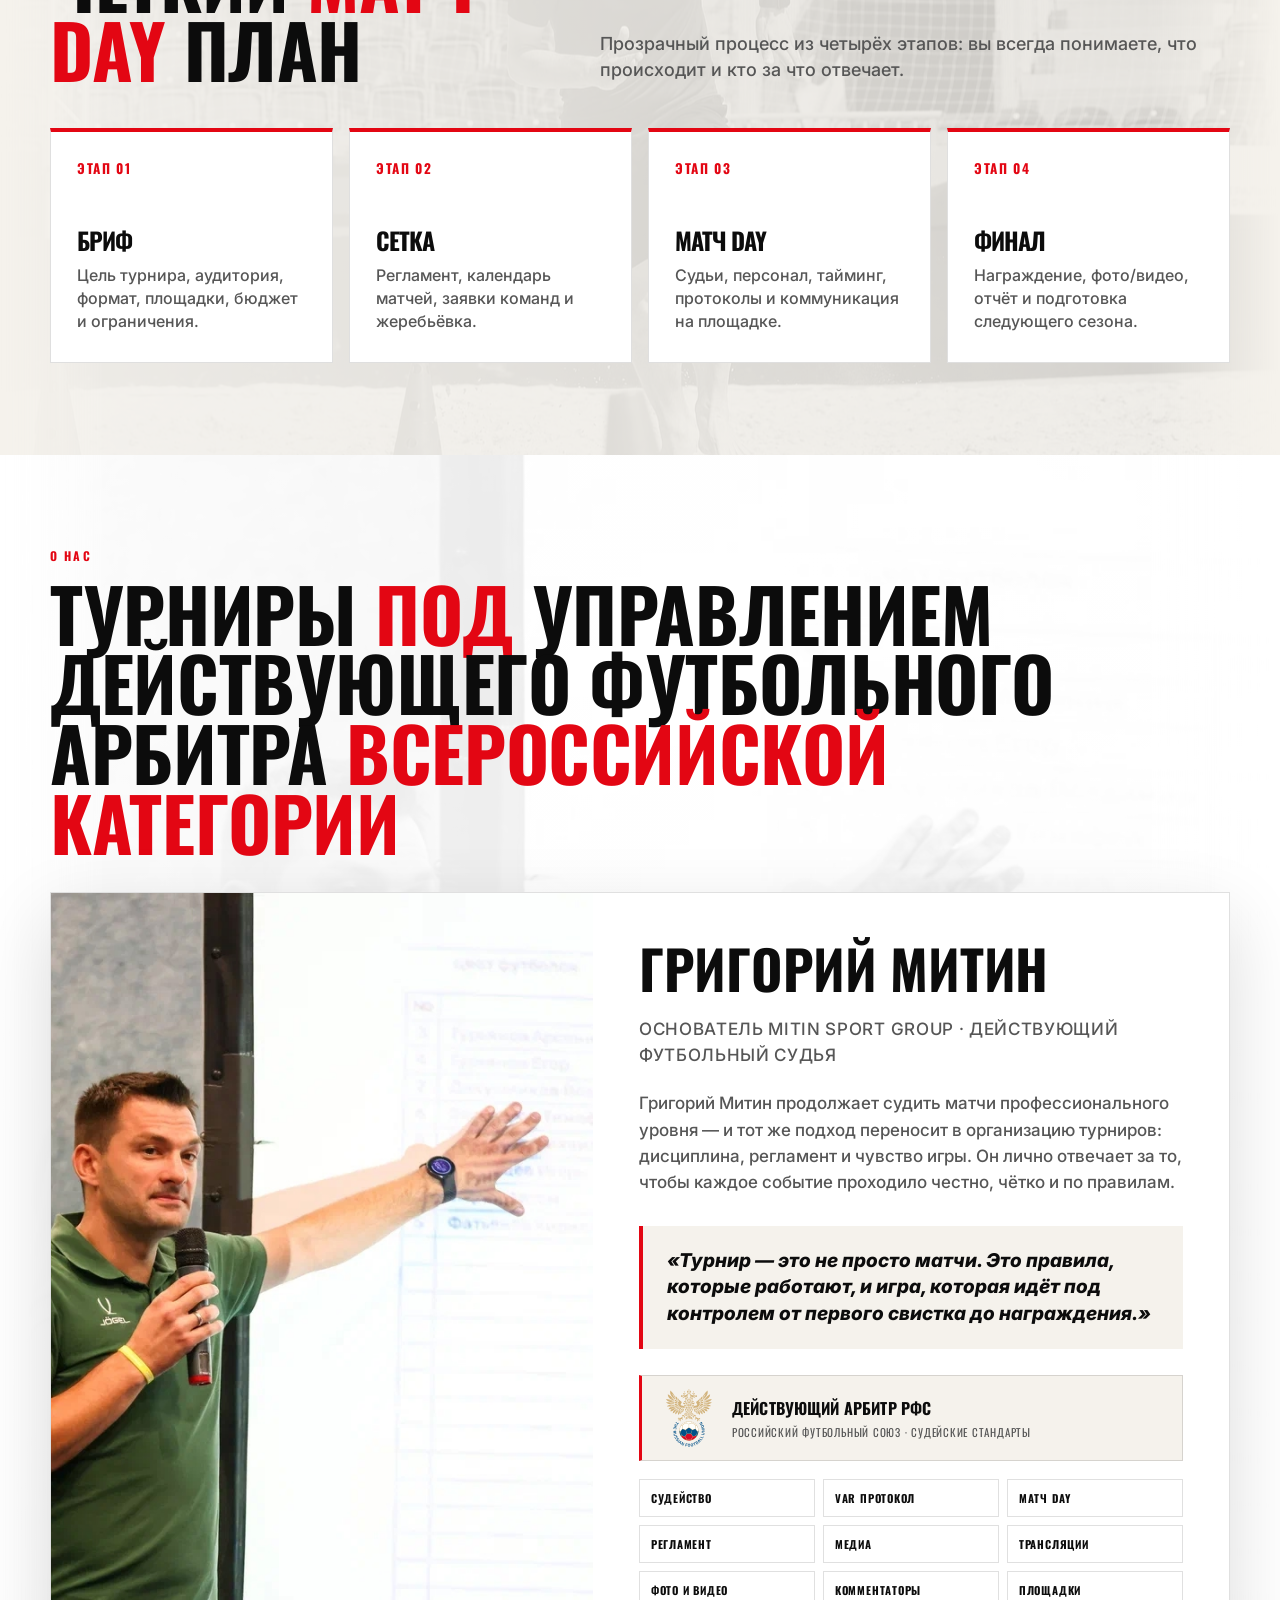
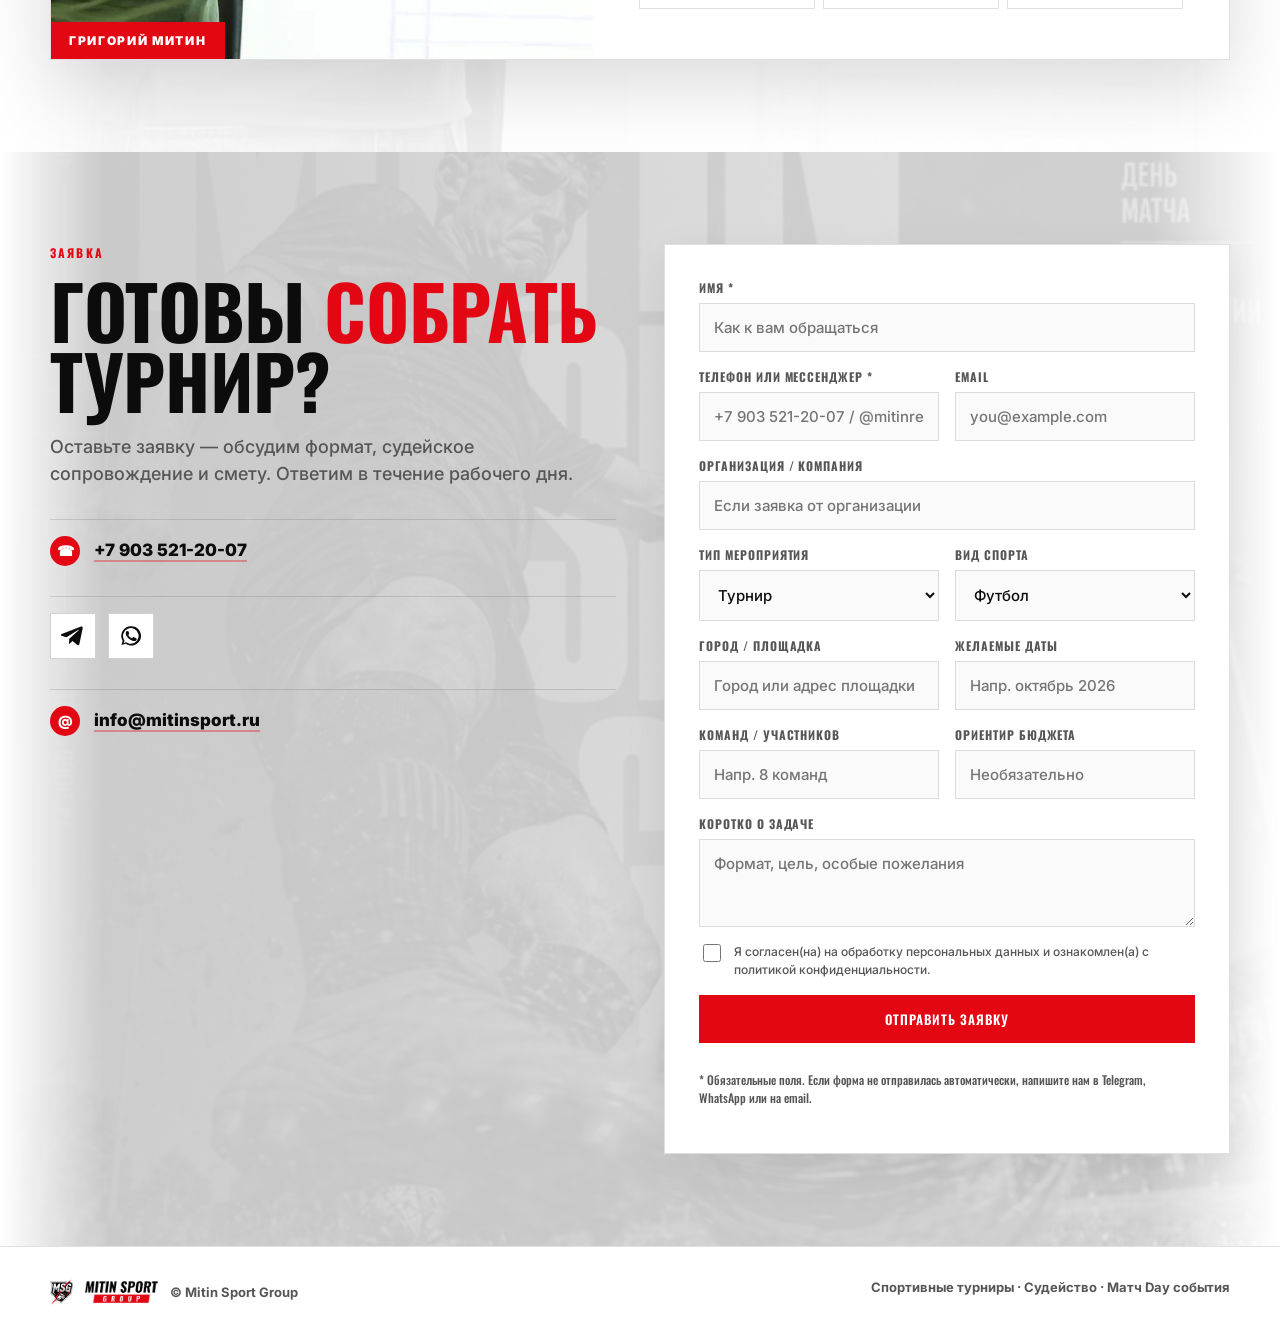
==== commit bbb203c4: "Remove MAX widget from all pages (kept /assets/max-widget.js for later)" ====
--- a/index.html
+++ b/index.html
@@ -1565,6 +1565,5 @@
       });
     })();
   </script>
-  <script src="/assets/max-widget.js" defer></script>
 </body>
 </html>
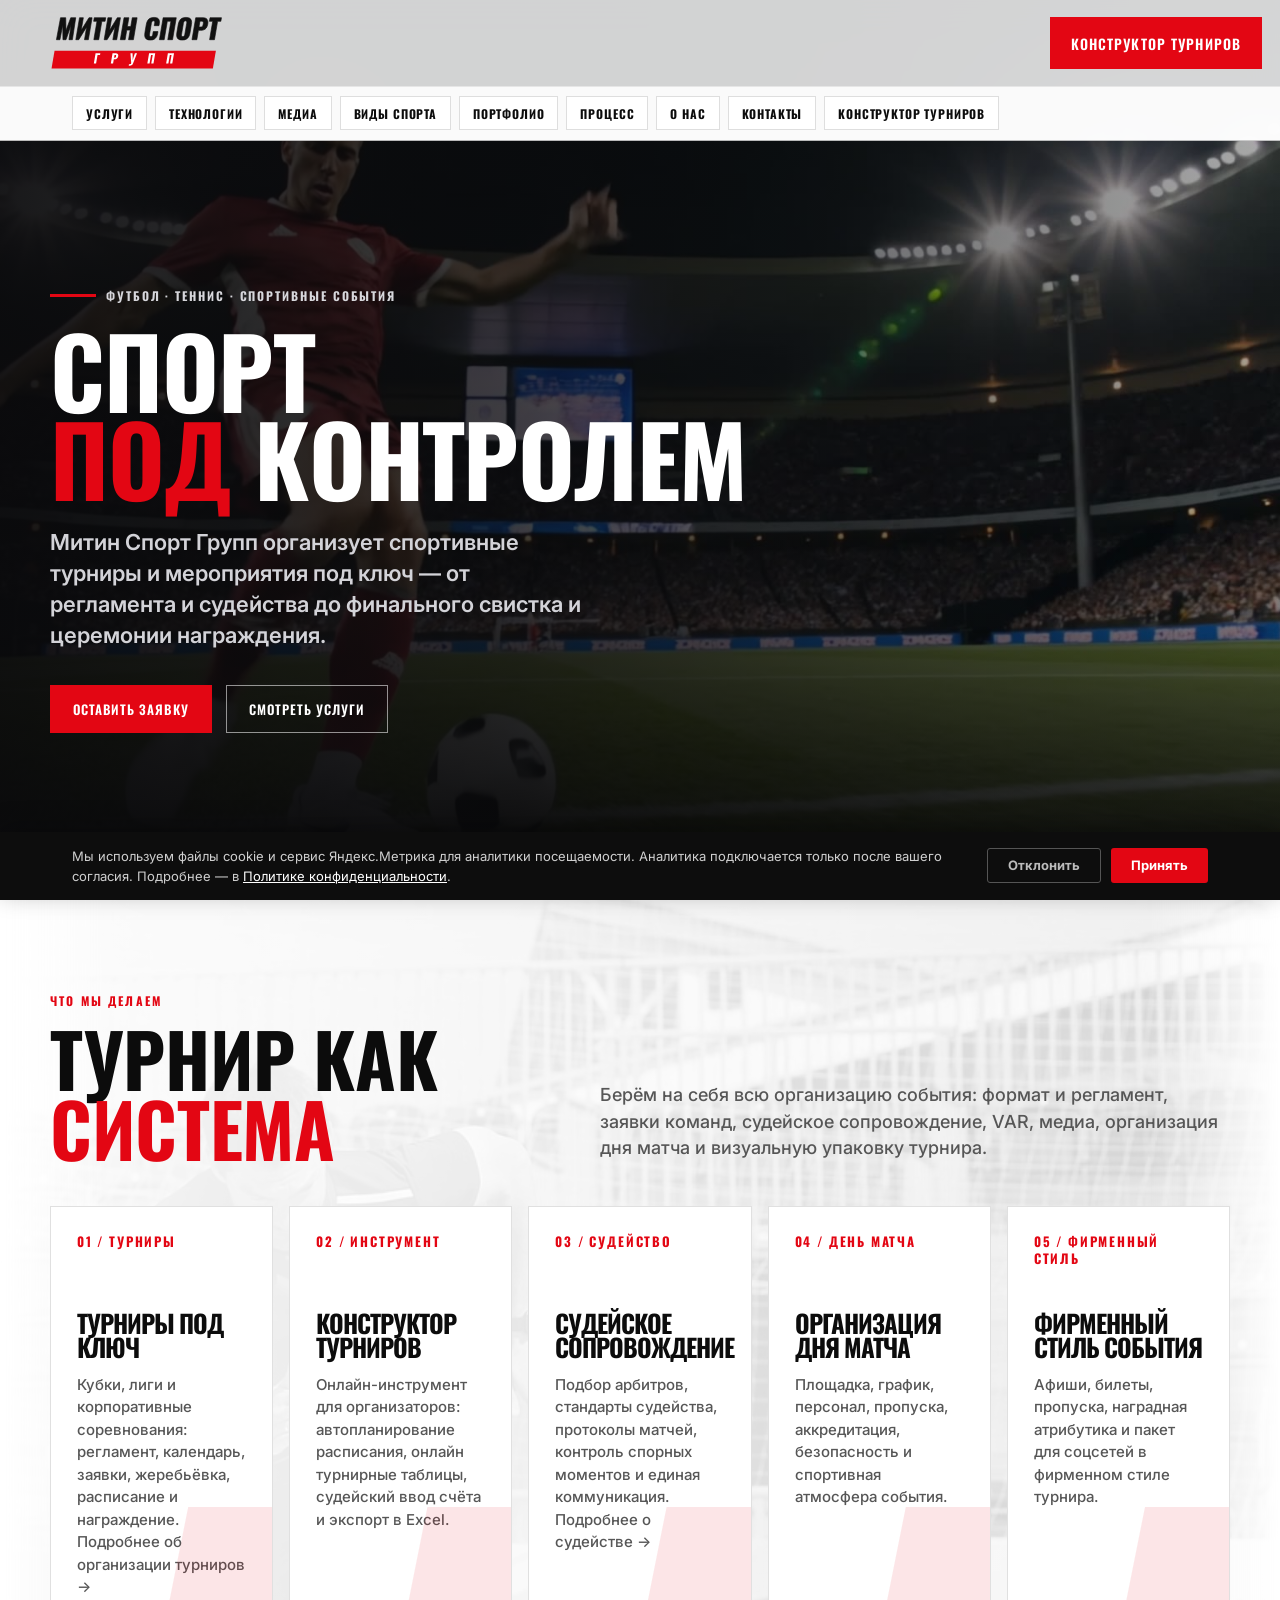
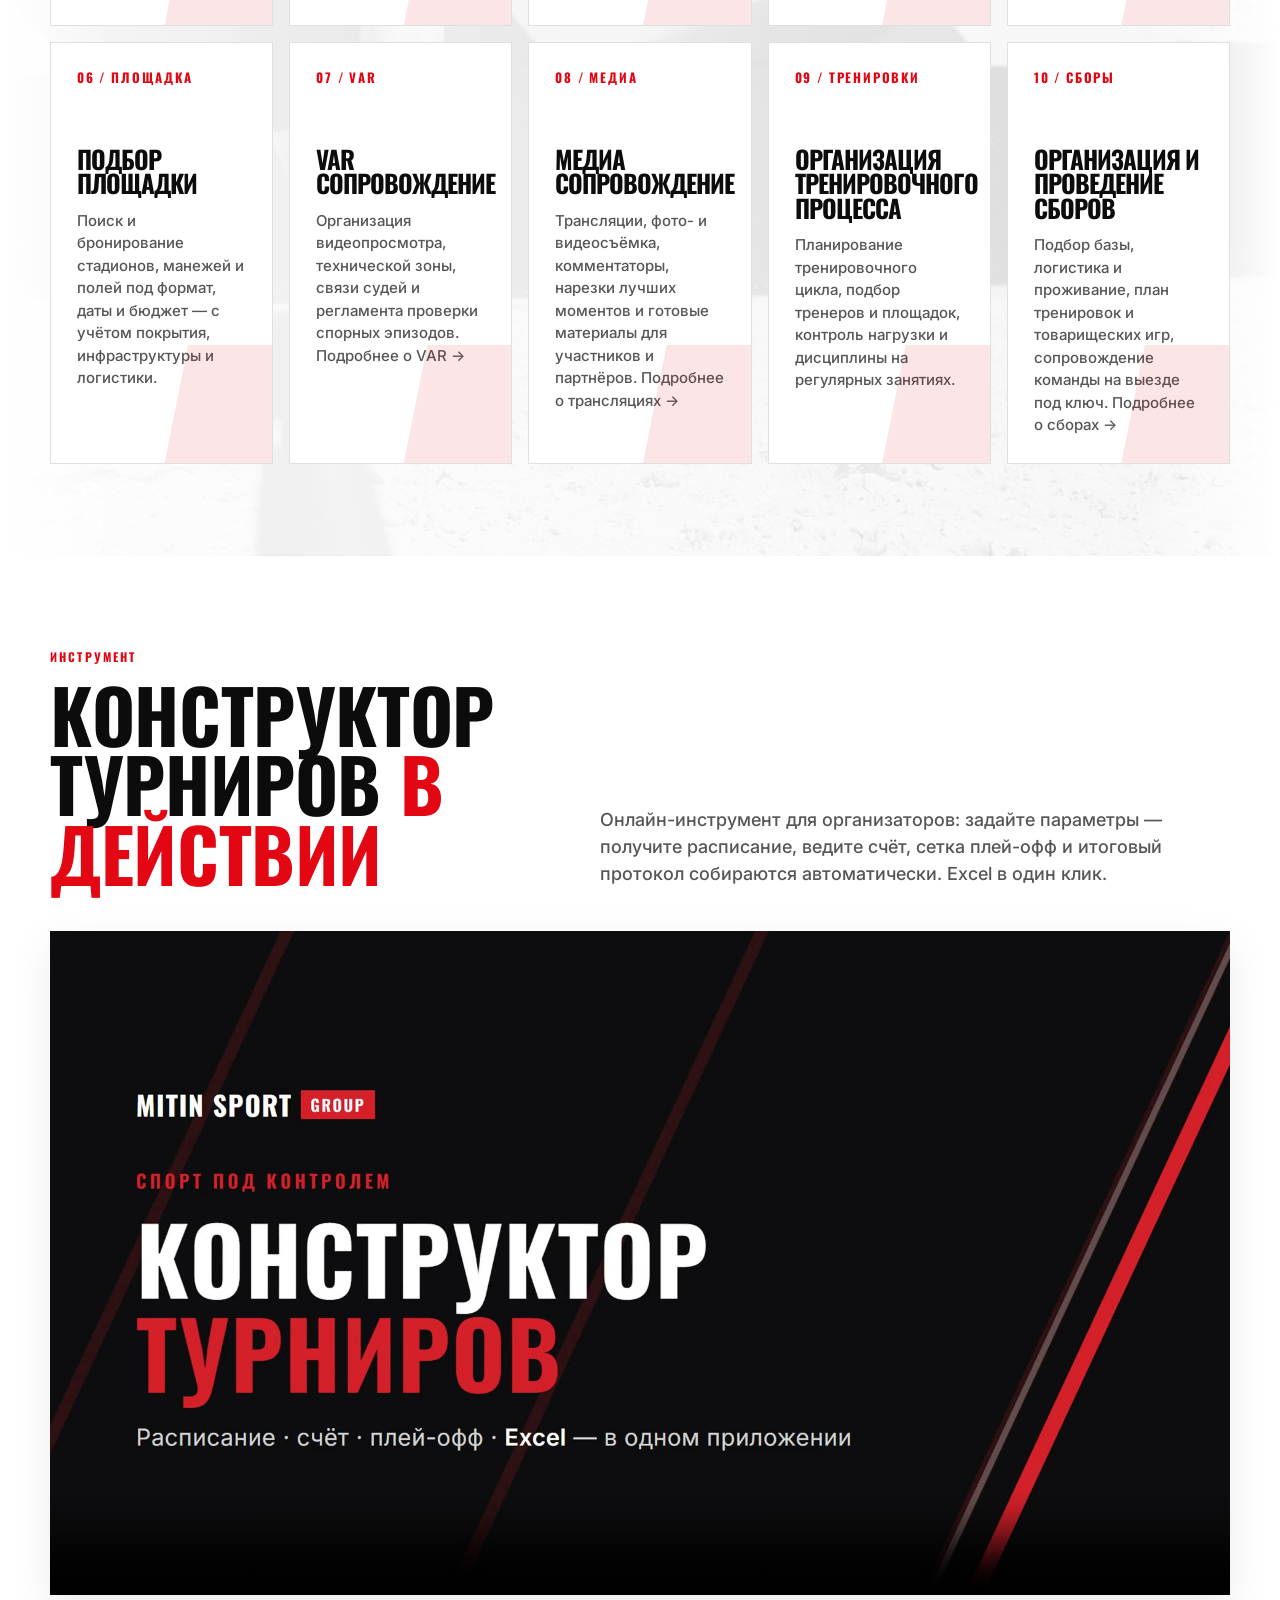
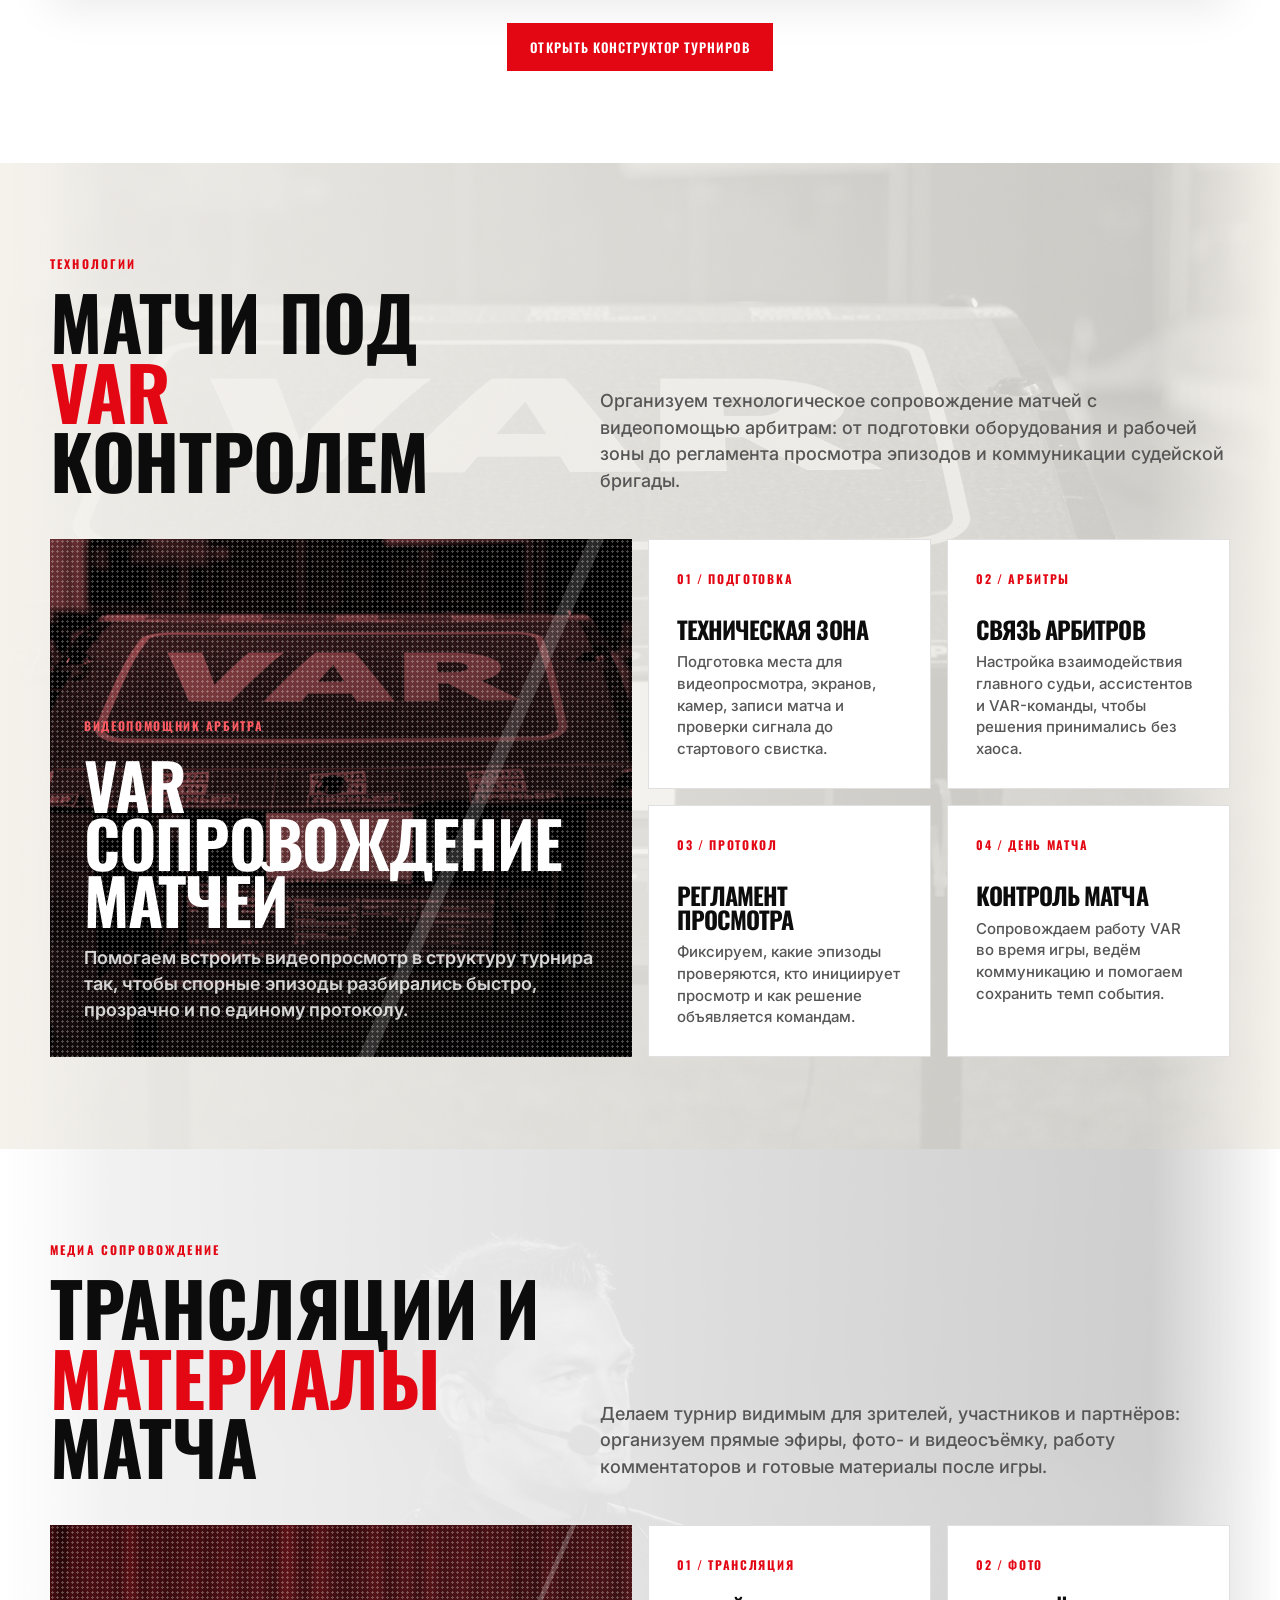
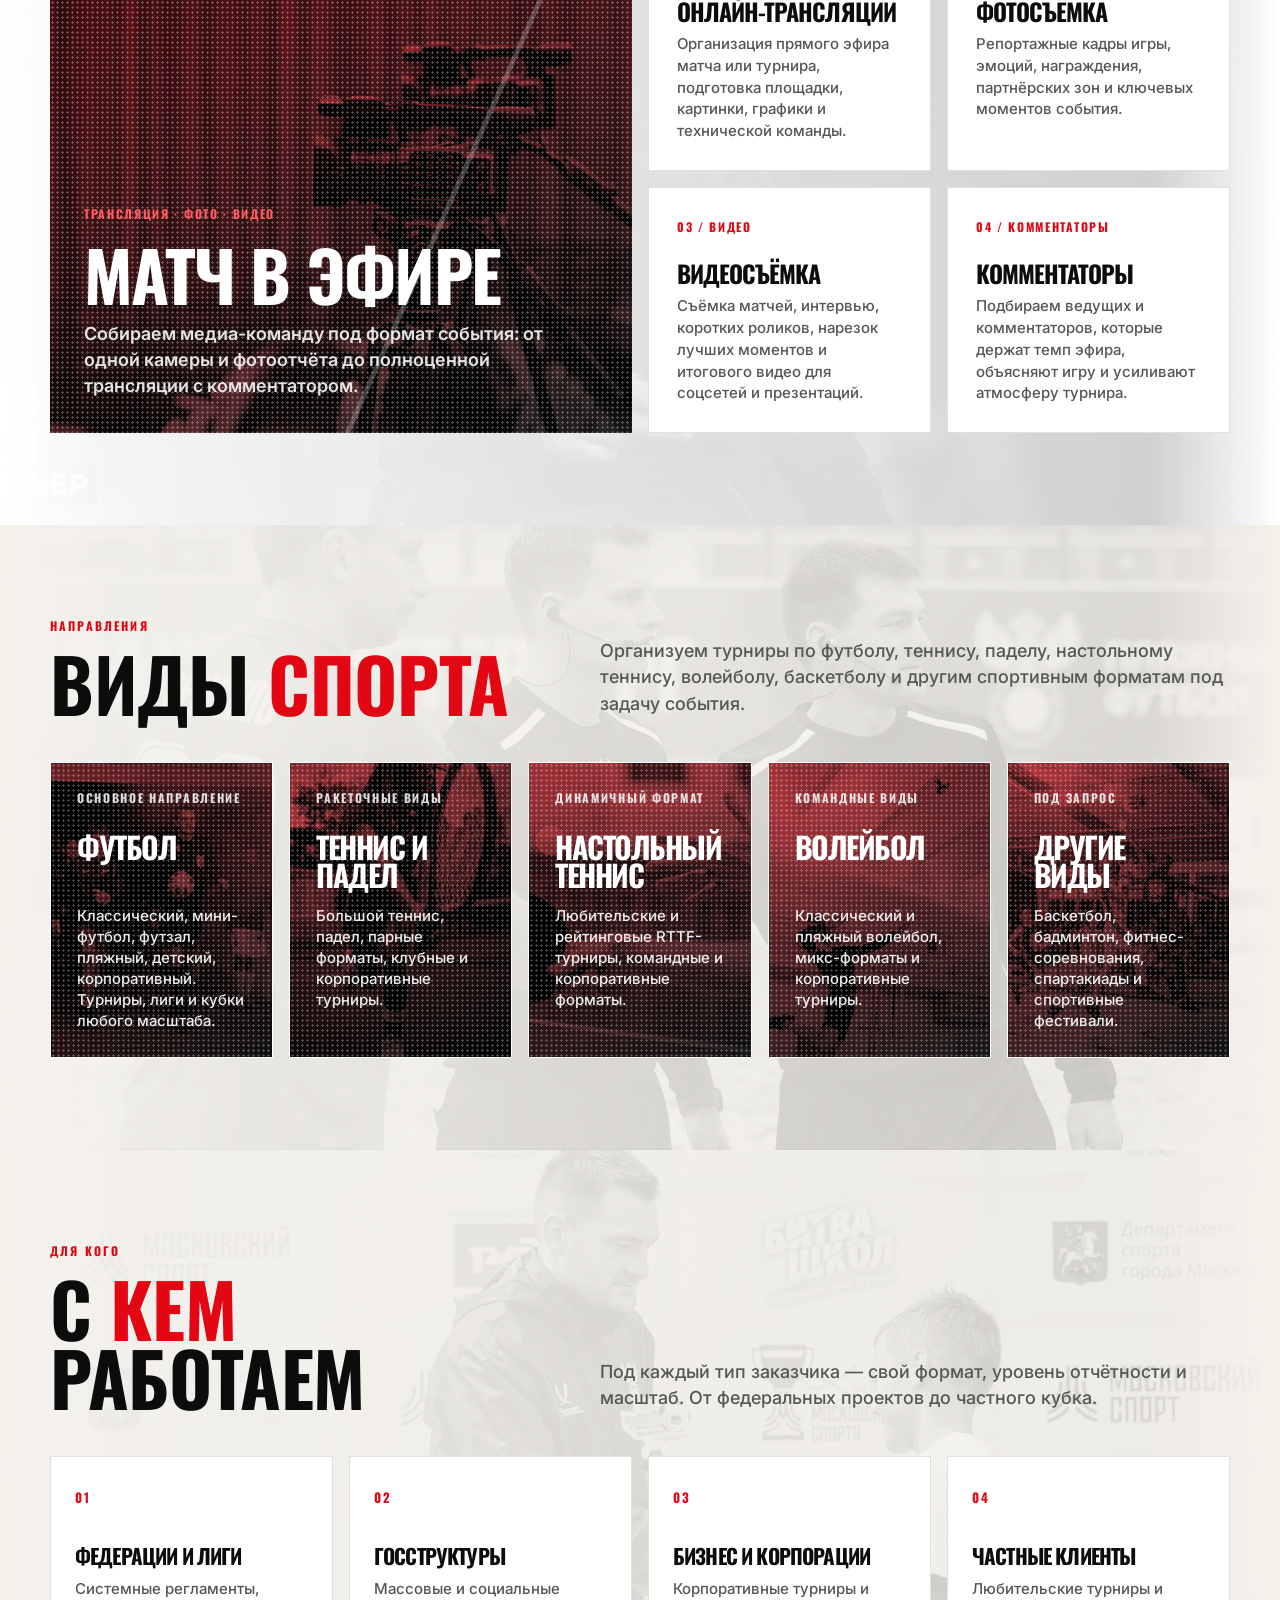
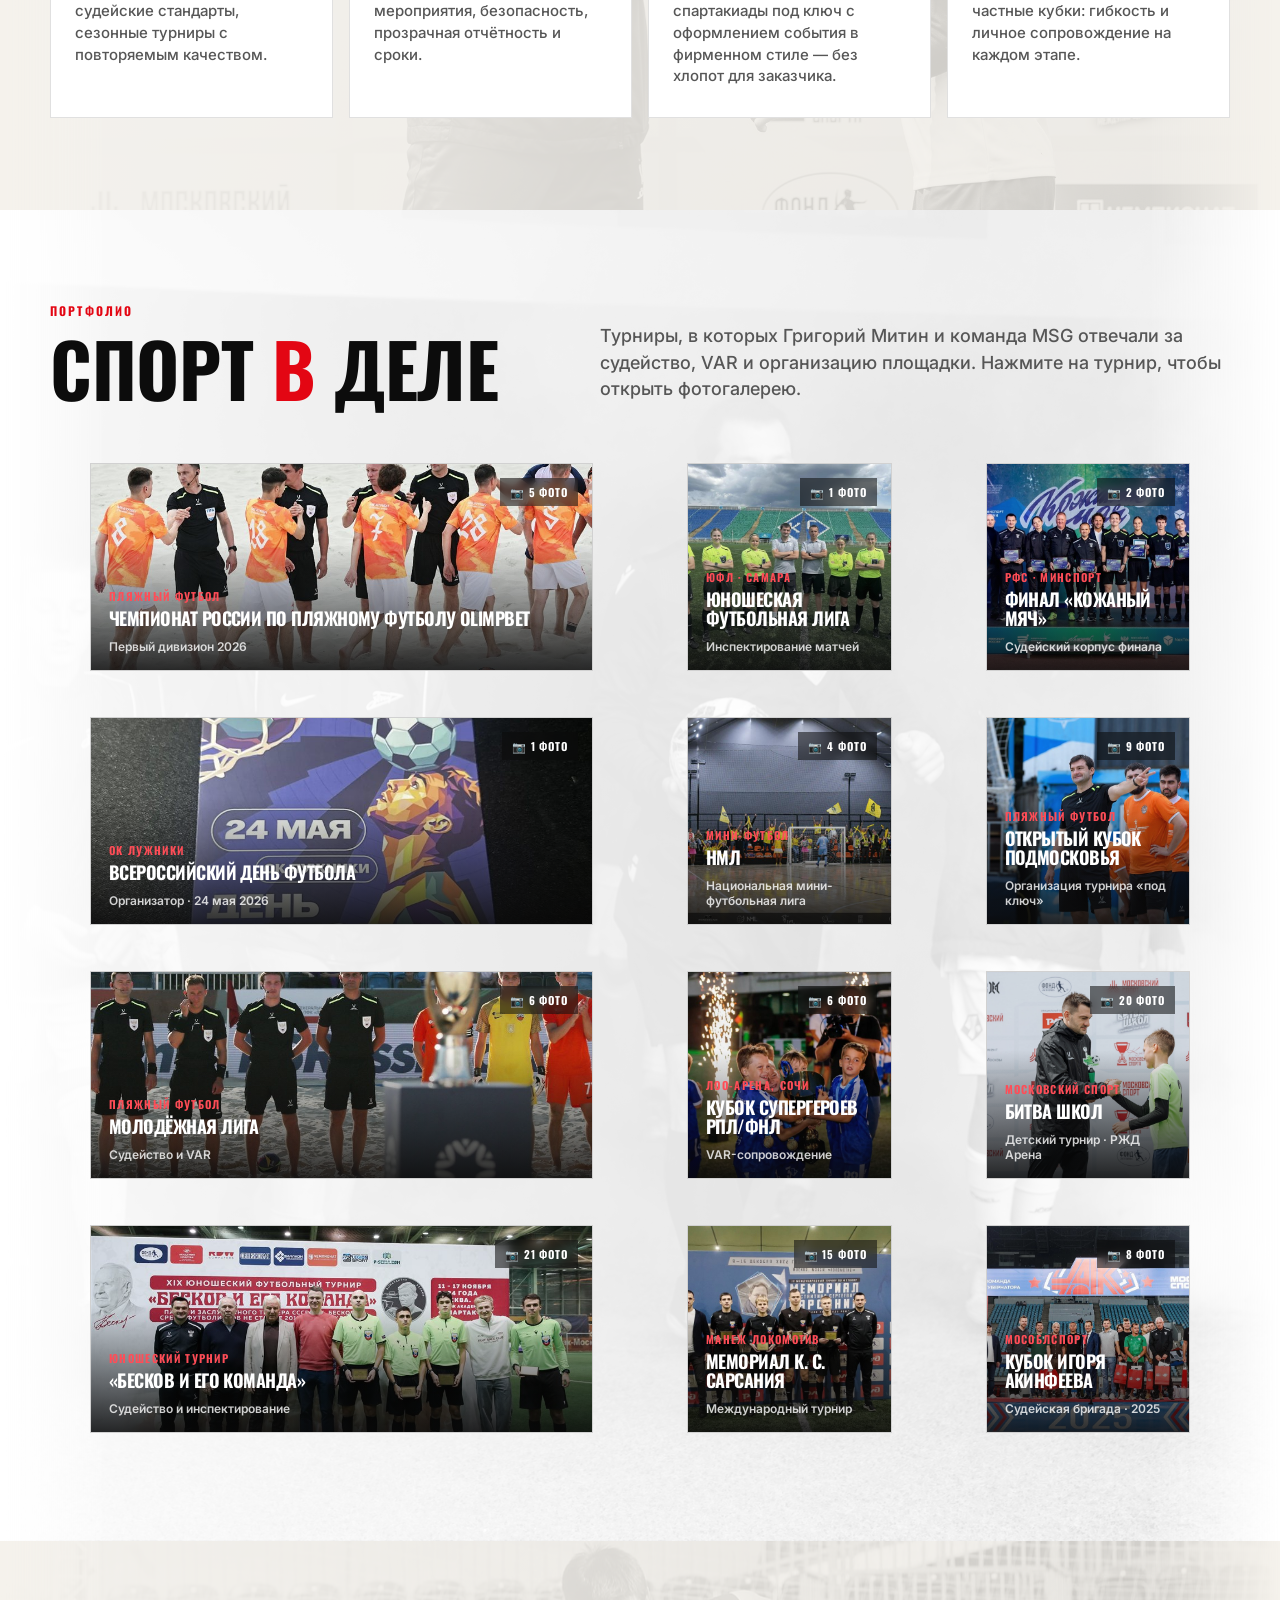
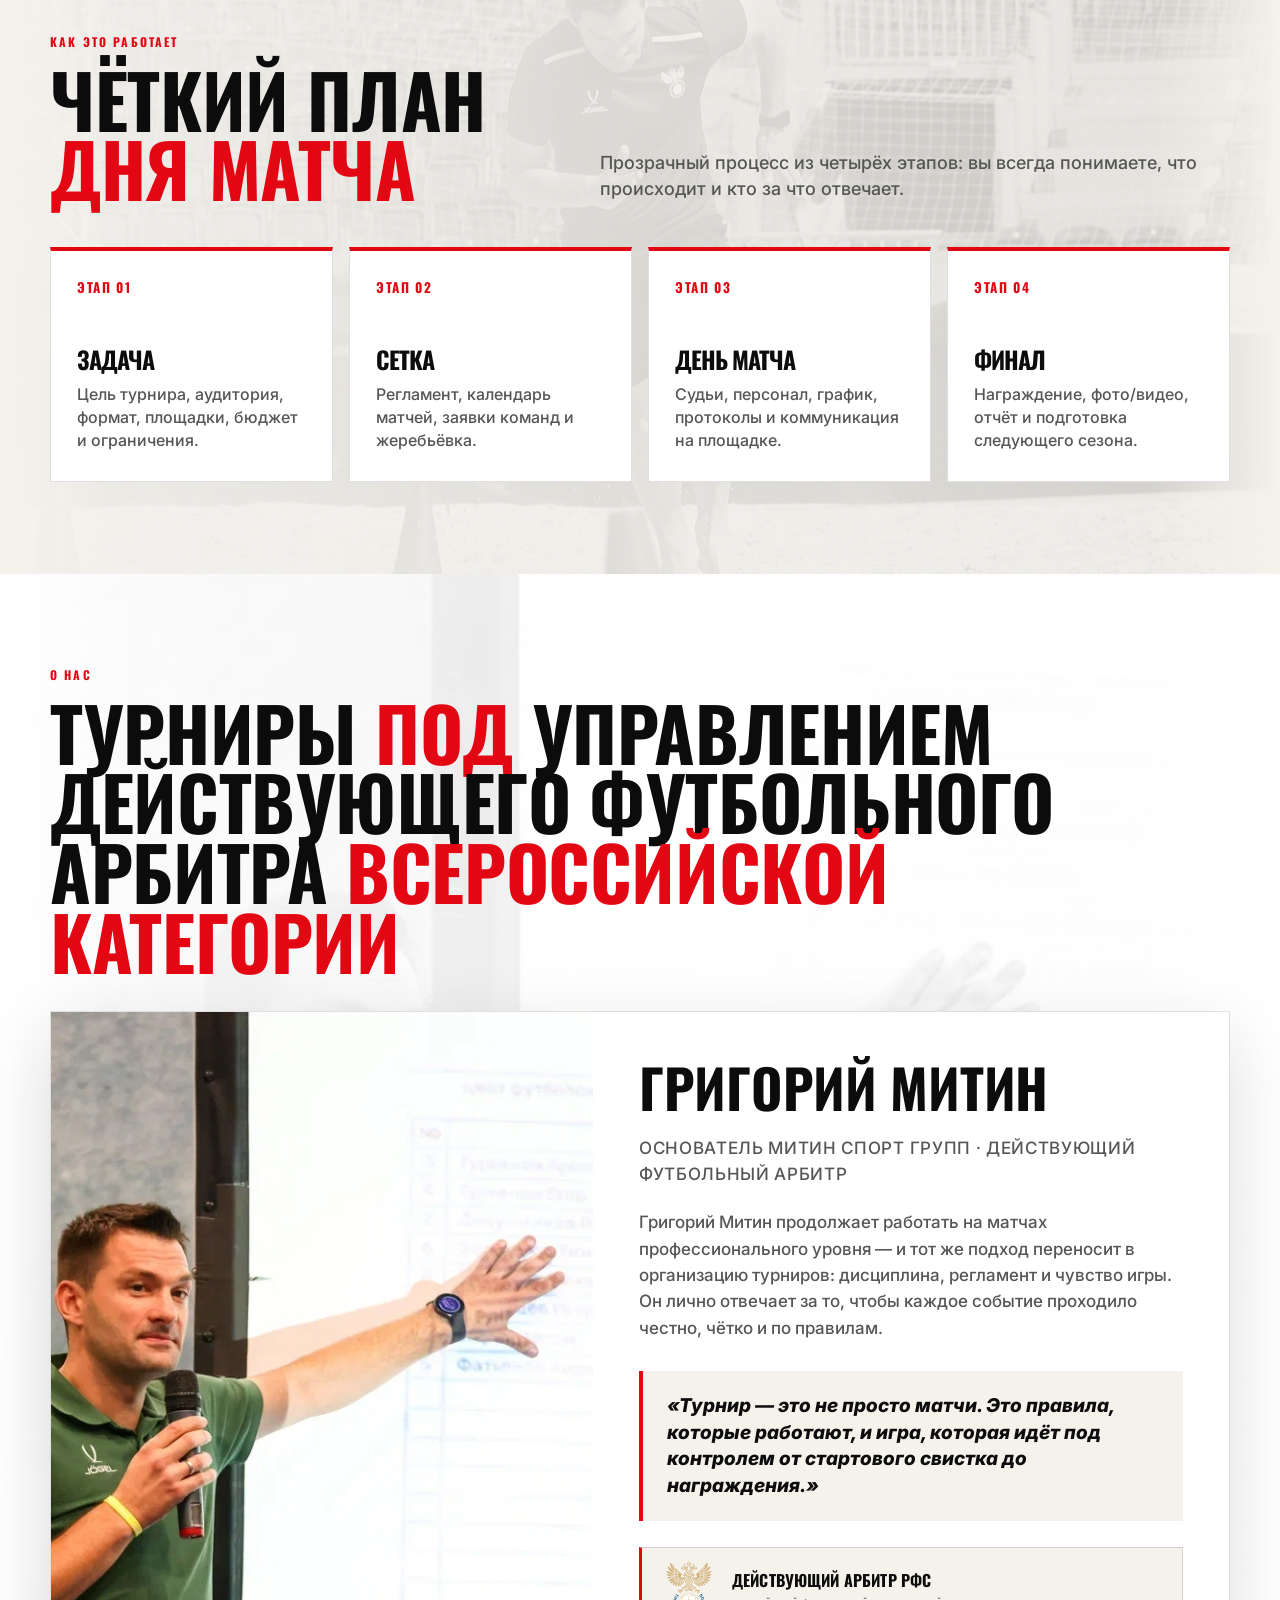
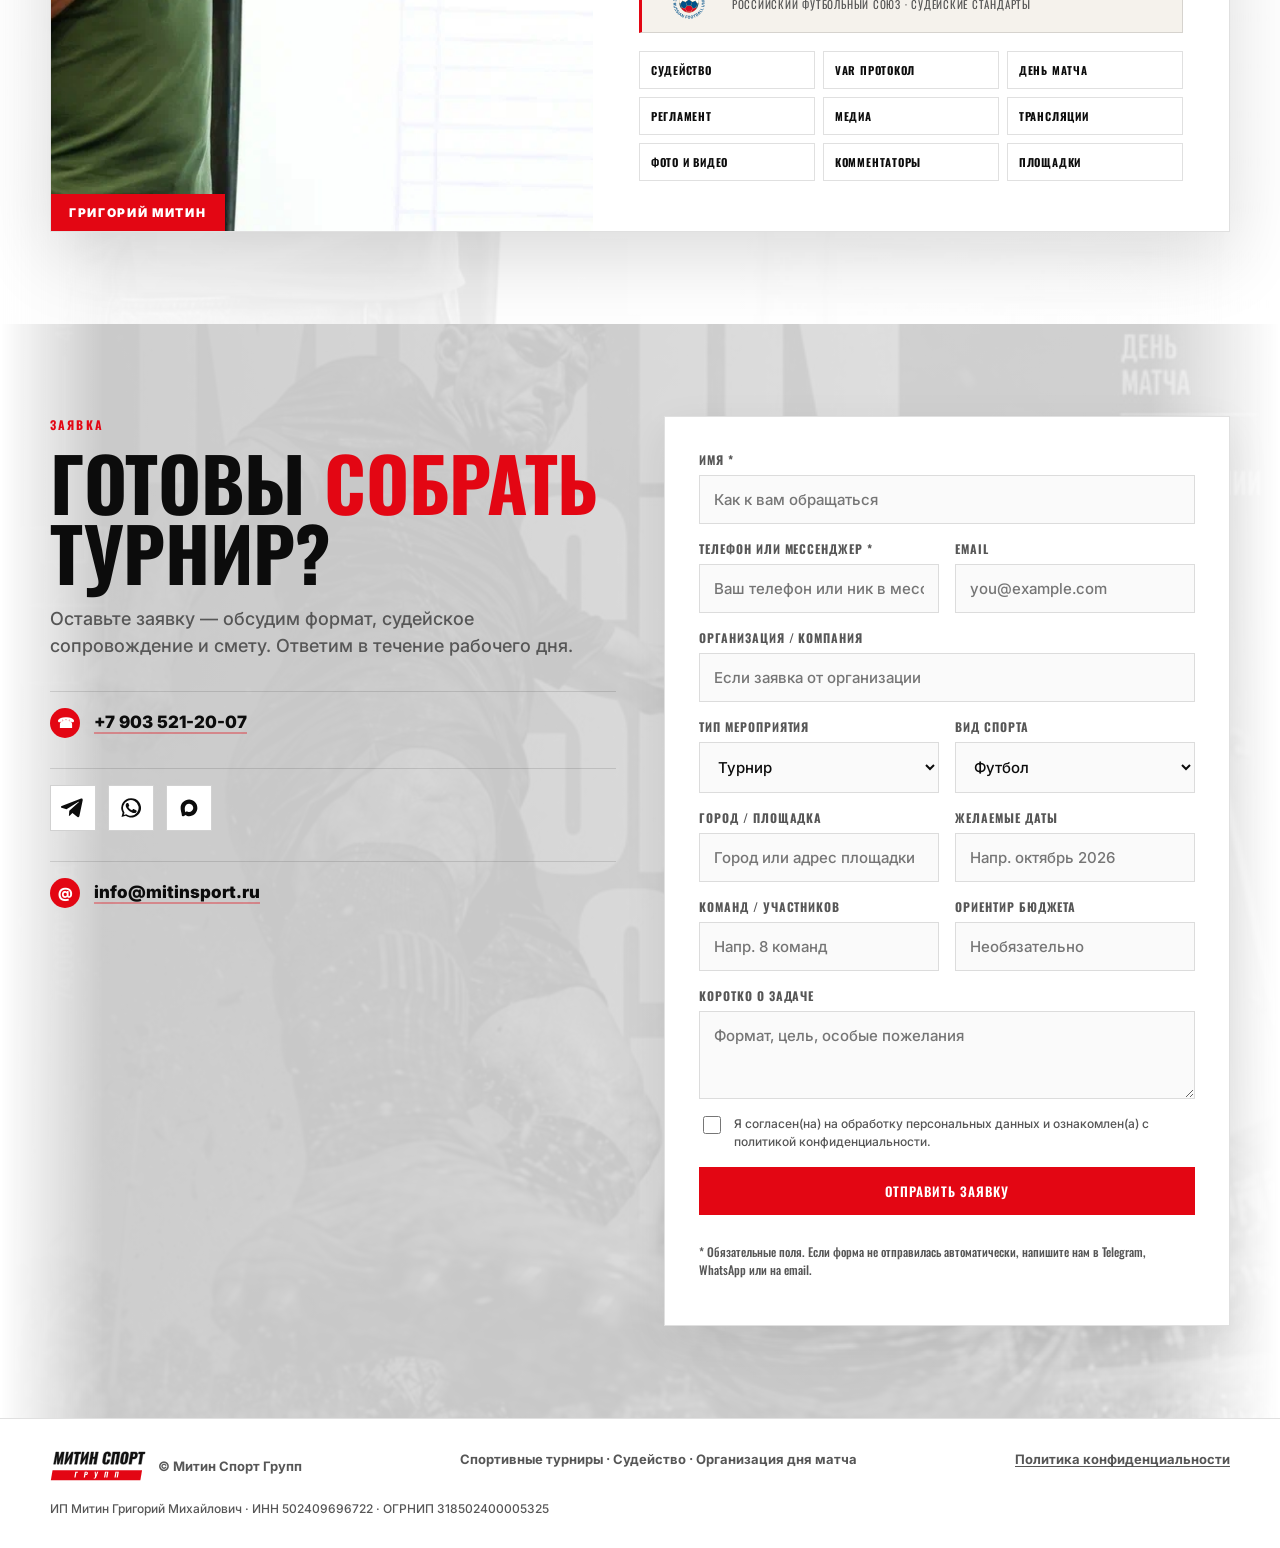
==== commit dbf2035a: "Sync working copy with live site (work from 12.07 to 04.09) Russian wordmark logo and new favicon, p" ====
--- a/index.html
+++ b/index.html
@@ -3,35 +3,17 @@
 <head>
   <meta charset="UTF-8" />
   <meta name="viewport" content="width=device-width, initial-scale=1.0" />
-  <!-- Yandex.Metrika counter -->
-  <script type="text/javascript">
-    (function(m,e,t,r,i,k,a){m[i]=m[i]||function(){(m[i].a=m[i].a||[]).push(arguments)};
-    m[i].l=1*new Date();
-    for (var j = 0; j < document.scripts.length; j++) {if (document.scripts[j].src === r) { return; }}
-    k=e.createElement(t),a=e.getElementsByTagName(t)[0],k.async=1,k.src=r,a.parentNode.insertBefore(k,a)})
-    (window, document, "script", "https://mc.yandex.ru/metrika/tag.js?id=110599203", "ym");
-    ym(110599203, "init", { ssr:true, clickmap:true, trackLinks:true, accurateTrackBounce:true, ecommerce:"dataLayer" });
-  </script>
-  <noscript><div><img src="https://mc.yandex.ru/watch/110599203" style="position:absolute; left:-9999px;" alt="" /></div></noscript>
-  <!-- /Yandex.Metrika counter -->
-  <!-- Google tag (gtag.js) -->
-  <script async src="https://www.googletagmanager.com/gtag/js?id=G-R9M8MVH5YV"></script>
-  <script>
-    window.dataLayer = window.dataLayer || [];
-    function gtag(){dataLayer.push(arguments);}
-    gtag('js', new Date());
-    gtag('config', 'G-R9M8MVH5YV');
-  </script>
-  <!-- End Google tag -->
-  <title>Mitin Sport Group — Спортивные турниры и мероприятия под ключ</title>
-  <meta name="description" content="Mitin Sport Group (MSG) — организация и проведение футбольных и спортивных турниров под ключ: регламент, судейство, матч Day операции и айдентика события. Основатель — Григорий Митин, действующий футбольный судья." />
+  <!-- Cookie consent + gated Yandex.Metrika -->
+  <script src="/assets/cookie-consent.js" defer></script>
+  <title>Митин Спорт Групп — Спортивные турниры и мероприятия под ключ</title>
+  <meta name="description" content="Митин Спорт Групп (MSG) — организация и проведение футбольных и спортивных турниров под ключ: регламент, судейство, организация дня матча и фирменный стиль события. Основатель — Григорий Митин, действующий футбольный арбитр." />
   <meta name="robots" content="index, follow" />
   <link rel="canonical" href="https://mitinsport.ru/" />
-  <meta property="og:title" content="Mitin Sport Group — Спорт под контролем" />
+  <meta property="og:title" content="Митин Спорт Групп — Спорт под контролем" />
   <meta property="og:description" content="Турниры и спортивные мероприятия под ключ: от регламента до финального свистка." />
   <meta property="og:type" content="website" />
   <meta property="og:url" content="https://mitinsport.ru/" />
-  <meta property="og:site_name" content="Mitin Sport Group" />
+  <meta property="og:site_name" content="Митин Спорт Групп" />
   <meta property="og:image" content="https://mitinsport.ru/assets/superheroes-winners.jpg" />
   <meta property="og:locale" content="ru_RU" />
   <meta name="twitter:card" content="summary_large_image" />
@@ -47,14 +29,14 @@
       {
         "@type": "Organization",
         "@id": "https://mitinsport.ru/#org",
-        "name": "Mitin Sport Group",
+        "name": "Митин Спорт Групп",
         "alternateName": "Митин Спорт Групп",
         "url": "https://mitinsport.ru/",
-        "logo": "https://mitinsport.ru/assets/logo-msg.png",
+        "logo": "https://mitinsport.ru/assets/logo-ru.png",
         "image": "https://mitinsport.ru/assets/superheroes-winners.jpg",
         "email": "info@mitinsport.ru",
         "telephone": "+7-903-521-20-07",
-        "description": "Организация и проведение футбольных и спортивных турниров под ключ: регламент, судейство, VAR, медиа и Match Day.",
+        "description": "Организация и проведение футбольных и спортивных турниров под ключ: регламент, судейство, VAR, медиа и организация дня матча.",
         "areaServed": { "@type": "Country", "name": "Россия" },
         "founder": { "@id": "https://mitinsport.ru/#grigmitin" },
         "sameAs": ["https://t.me/mitinref"],
@@ -69,7 +51,7 @@
         "@type": "WebSite",
         "@id": "https://mitinsport.ru/#website",
         "url": "https://mitinsport.ru/",
-        "name": "Mitin Sport Group",
+        "name": "Митин Спорт Групп",
         "inLanguage": "ru",
         "publisher": { "@id": "https://mitinsport.ru/#org" }
       },
@@ -77,7 +59,7 @@
         "@type": "Person",
         "@id": "https://mitinsport.ru/#grigmitin",
         "name": "Григорий Митин",
-        "jobTitle": "Основатель Mitin Sport Group, действующий футбольный арбитр всероссийской категории",
+        "jobTitle": "Основатель Митин Спорт Групп, действующий футбольный арбитр всероссийской категории",
         "worksFor": { "@id": "https://mitinsport.ru/#org" }
       },
       {
@@ -149,9 +131,9 @@
     img { display: block; max-width: 100%; }
 
     /* ===== BRAND ELEMENTS ===== */
-    .brand-shield { height: 46px; width: auto; flex: 0 0 auto; object-fit: contain; }
+    .brand-shield { height: 54px; width: auto; flex: 0 0 auto; object-fit: contain; }
     .brand-emblem { height: 66px; width: auto; flex: 0 0 auto; object-fit: contain; }
-    .shield-sm { height: 22px; width: auto; flex: 0 0 auto; object-fit: contain; }
+    .shield-sm { height: 30px; width: auto; flex: 0 0 auto; object-fit: contain; }
     .emblem-sm { height: 26px; width: auto; flex: 0 0 auto; object-fit: contain; }
     .emblem {
       position: relative; width: 42px; height: 46px; flex: 0 0 auto;
@@ -181,7 +163,7 @@
       max-width: 1500px; margin: 0 auto; padding: 16px 18px;
       display: flex; align-items: center; justify-content: space-between; gap: 18px;
     }
-    .brand { display: flex; align-items: center; gap: 14px; font-weight: 900; letter-spacing: -.04em; text-transform: uppercase; flex-shrink: 0; }
+    .brand { display: flex; align-items: center; gap: 14px; font-weight: 900; letter-spacing: -.04em; text-transform: uppercase; flex-shrink: 0; margin-left: max(4px, calc((min(100vw, 1500px) - 1180px) / 2 - 18px)); }
     .mark {
       width: 42px; height: 42px; display: grid; place-items: center;
       background: var(--red); color: #fff;
@@ -313,7 +295,7 @@
       width: 170px; height: 170px; background: var(--red);
       clip-path: polygon(20% 0, 100% 0, 80% 100%, 0 100%); opacity: .1;
     }
-    .service-number { color: var(--red); font-size: 13px; font-weight: 950; letter-spacing: .14em; text-transform: uppercase; }
+    .service-number { color: var(--red); font-size: 13px; font-weight: 950; letter-spacing: .14em; text-transform: uppercase; line-height: 1.3; min-height: 2.6em; }
     .service-card h3 { margin: 44px 0 14px; font-size: 25px; line-height: .98; letter-spacing: -.04em; text-transform: uppercase; }
     .service-card p { margin: 0; color: var(--muted); line-height: 1.5; font-weight: 500; font-size: 15px; }
 
@@ -585,6 +567,7 @@
     .cm .messenger-link { border: 1px solid rgba(0,0,0,.18); }
     .messenger-link:hover { transform: translateY(-2px); border-color: var(--ink); background: #f3f3f3; }
     .messenger-link svg { width: 24px; height: 24px; display: block; }
+    .messenger-link.max svg { width: 22px; height: 22px; }
     .sr-only {
       position: absolute; width: 1px; height: 1px; padding: 0; margin: -1px; overflow: hidden;
       clip: rect(0,0,0,0); white-space: nowrap; border: 0;
@@ -619,6 +602,9 @@
 
     footer { padding: 32px 22px; border-top: 1px solid var(--line); color: var(--muted); background: var(--bg); }
     .footer-inner { max-width: var(--max); margin: 0 auto; display: flex; justify-content: space-between; gap: 20px; flex-wrap: wrap; font-size: 13px; font-weight: 700; }
+    .footer-legal a { color: var(--muted); text-decoration: underline; text-underline-offset: 2px; }
+    .footer-legal a:hover { color: var(--red); }
+    .footer-req { flex-basis: 100%; font-size: 12px; font-weight: 500; color: var(--muted); }
 
     @media (max-width: 1040px) {
       .services { grid-template-columns: 1fr 1fr; }
@@ -666,9 +652,8 @@
 <body>
   <header class="site-header">
     <nav class="nav" aria-label="Главная навигация">
-      <a class="brand" href="#top" aria-label="Mitin Sport Group">
-        <img class="brand-emblem" src="assets/logo-emblem.png" alt="" aria-hidden="true" />
-        <img class="brand-shield" src="assets/logo-msg.png?v=2" alt="Mitin Sport Group" />
+      <a class="brand" href="#top" aria-label="Митин Спорт Групп">
+        <img class="brand-shield" src="assets/logo-ru.svg" alt="Митин Спорт Групп" />
       </a>
       <div class="nav-links">
         <a href="#services">Услуги</a>
@@ -680,7 +665,7 @@
         <a href="#founder">О нас</a>
         <a href="#contact">Контакты</a>
       </div>
-      <a class="btn btn-red" href="https://mitinsport.ru/constructor/" target="_blank" rel="noopener">Конструктор Турниров PRO</a>
+      <a class="btn btn-red" href="https://mitinsport.ru/constructor/" target="_blank" rel="noopener">Конструктор турниров</a>
     </nav>
     <div class="quick-nav" aria-label="Быстрое меню по блокам">
       <div class="quick-nav-inner">
@@ -692,7 +677,7 @@
         <a href="#process">Процесс</a>
         <a href="#founder">О нас</a>
         <a href="#contact">Контакты</a>
-        <a href="https://mitinsport.ru/constructor/" target="_blank" rel="noopener">Конструктор Турниров PRO</a>
+        <a href="https://mitinsport.ru/constructor/" target="_blank" rel="noopener">Конструктор турниров</a>
       </div>
     </div>
   </header>
@@ -709,7 +694,7 @@
         <div>
           <div class="eyebrow">Футбол · Теннис · Спортивные события</div>
           <h1>Спорт<br><span class="accent-slash">под</span> контролем</h1>
-          <p class="lead">Mitin Sport Group организует спортивные турниры и мероприятия под ключ — от регламента и судейства до финального свистка.</p>
+          <p class="lead">Митин Спорт Групп организует спортивные турниры и мероприятия под ключ — от регламента и судейства до финального свистка и церемонии награждения.</p>
           <div class="hero-actions">
             <a class="btn btn-red" href="#contact">Оставить заявку</a>
             <a class="btn btn-ghost" href="#services">Смотреть услуги</a>
@@ -726,36 +711,36 @@
             <div class="kicker">Что мы делаем</div>
             <h2>Турнир как <span class="accent-slash">система</span></h2>
           </div>
-          <p>Берём на себя всю организацию события: формат и регламент, заявки команд, судейское сопровождение, VAR, медиа, матч Day операции и визуальную упаковку турнира.</p>
+          <p>Берём на себя всю организацию события: формат и регламент, заявки команд, судейское сопровождение, VAR, медиа, организация дня матча и визуальную упаковку турнира.</p>
         </div>
         <div class="services">
           <a class="service-card" href="/organizaciya-futbolnyh-turnirov/">
-            <div class="service-number">01 / Tournaments</div>
+            <div class="service-number">01 / Турниры</div>
             <h3>Турниры под ключ</h3>
             <p>Кубки, лиги и корпоративные соревнования: регламент, календарь, заявки, жеребьёвка, расписание и награждение. Подробнее об организации турниров →</p>
           </a>
           <a class="service-card" href="https://mitinsport.ru/constructor/" target="_blank" rel="noopener">
-            <div class="service-number">02 / Tool</div>
+            <div class="service-number">02 / Инструмент</div>
             <h3>Конструктор турниров</h3>
             <p>Онлайн-инструмент для организаторов: автопланирование расписания, онлайн турнирные таблицы, судейский ввод счёта и экспорт в Excel.</p>
           </a>
           <a class="service-card" href="/sudeystvo-futbolnyh-matchey/">
-            <div class="service-number">03 / Refereeing</div>
+            <div class="service-number">03 / Судейство</div>
             <h3>Судейское сопровождение</h3>
             <p>Подбор арбитров, стандарты судейства, протоколы матчей, контроль спорных моментов и единая коммуникация. Подробнее о судействе →</p>
           </a>
           <article class="service-card">
-            <div class="service-number">04 / Matchday</div>
-            <h3>Матч Day операции</h3>
-            <p>Площадка, тайминг, персонал, бейджи, аккредитация, безопасность и спортивная атмосфера события.</p>
+            <div class="service-number">04 / День матча</div>
+            <h3>Организация дня матча</h3>
+            <p>Площадка, график, персонал, пропуска, аккредитация, безопасность и спортивная атмосфера события.</p>
           </article>
           <article class="service-card">
-            <div class="service-number">05 / Identity</div>
-            <h3>Айдентика события</h3>
-            <p>Афиши, билеты, бейджи, наградная атрибутика и social-пакет в фирменном стиле турнира.</p>
+            <div class="service-number">05 / Фирменный стиль</div>
+            <h3>Фирменный стиль события</h3>
+            <p>Афиши, билеты, пропуска, наградная атрибутика и пакет для соцсетей в фирменном стиле турнира.</p>
           </article>
           <article class="service-card">
-            <div class="service-number">06 / Venue</div>
+            <div class="service-number">06 / Площадка</div>
             <h3>Подбор площадки</h3>
             <p>Поиск и бронирование стадионов, манежей и полей под формат, даты и бюджет — с учётом покрытия, инфраструктуры и логистики.</p>
           </article>
@@ -765,17 +750,17 @@
             <p>Организация видеопросмотра, технической зоны, связи судей и регламента проверки спорных эпизодов. Подробнее о VAR →</p>
           </a>
           <a class="service-card" href="/translyacii-matchey/">
-            <div class="service-number">08 / Media</div>
+            <div class="service-number">08 / Медиа</div>
             <h3>Медиа сопровождение</h3>
-            <p>Трансляции, фото- и видеосъёмка, комментаторы, хайлайты и готовый контент для участников и партнёров. Подробнее о трансляциях →</p>
+            <p>Трансляции, фото- и видеосъёмка, комментаторы, нарезки лучших моментов и готовые материалы для участников и партнёров. Подробнее о трансляциях →</p>
           </a>
           <article class="service-card">
-            <div class="service-number">09 / Training</div>
+            <div class="service-number">09 / Тренировки</div>
             <h3>Организация тренировочного процесса</h3>
             <p>Планирование тренировочного цикла, подбор тренеров и площадок, контроль нагрузки и дисциплины на регулярных занятиях.</p>
           </article>
           <a class="service-card" href="/organizaciya-sborov/">
-            <div class="service-number">10 / Training Camps</div>
+            <div class="service-number">10 / Сборы</div>
             <h3>Организация и проведение сборов</h3>
             <p>Подбор базы, логистика и проживание, план тренировок и товарищеских игр, сопровождение команды на выезде под ключ. Подробнее о сборах →</p>
           </a>
@@ -791,13 +776,13 @@
             <div class="kicker">Инструмент</div>
             <h2>Конструктор турниров <span class="accent-slash">в действии</span></h2>
           </div>
-          <p>Онлайн-инструмент для организаторов: задайте параметры — получите расписание, ведите счёт, сетка плей-офф и итоговый протокол собираются сами. Excel в один клик.</p>
+          <p>Онлайн-инструмент для организаторов: задайте параметры — получите расписание, ведите счёт, сетка плей-офф и итоговый протокол собираются автоматически. Excel в один клик.</p>
         </div>
         <div class="promo-video-wrap">
           <video class="promo-video" src="assets/constructor-promo.mp4" poster="assets/constructor-promo-poster.jpg" autoplay muted loop playsinline controls preload="metadata"></video>
         </div>
         <div class="promo-video-cta">
-          <a class="btn btn-red" href="https://mitinsport.ru/constructor/" target="_blank" rel="noopener">Открыть Конструктор Турниров PRO</a>
+          <a class="btn btn-red" href="https://mitinsport.ru/constructor/" target="_blank" rel="noopener">Открыть Конструктор турниров</a>
         </div>
       </div>
     </section>
@@ -817,28 +802,28 @@
             <img class="hero-photo" src="assets/tech-var-booth.jpg" alt="Судейская будка видеопросмотра VAR на турнире" loading="lazy" />
             <div class="hero-duotone" aria-hidden="true"></div>
             <div class="hero-halftone" aria-hidden="true"></div>
-            <small>Video Assistant Referee</small>
+            <small>Видеопомощник арбитра</small>
             <h3>VAR сопровождение матчей</h3>
             <p>Помогаем встроить видеопросмотр в структуру турнира так, чтобы спорные эпизоды разбирались быстро, прозрачно и по единому протоколу.</p>
           </div>
           <div class="tech-grid">
             <article class="tech-item">
-              <small>01 / Setup</small>
+              <small>01 / Подготовка</small>
               <h4>Техническая зона</h4>
               <p>Подготовка места для видеопросмотра, экранов, камер, записи матча и проверки сигнала до стартового свистка.</p>
             </article>
             <article class="tech-item">
-              <small>02 / Referees</small>
+              <small>02 / Арбитры</small>
               <h4>Связь арбитров</h4>
               <p>Настройка взаимодействия главного судьи, ассистентов и VAR-команды, чтобы решения принимались без хаоса.</p>
             </article>
             <article class="tech-item">
-              <small>03 / Protocol</small>
+              <small>03 / Протокол</small>
               <h4>Регламент просмотра</h4>
               <p>Фиксируем, какие эпизоды проверяются, кто инициирует просмотр и как решение объявляется командам.</p>
             </article>
             <article class="tech-item">
-              <small>04 / Matchday</small>
+              <small>04 / День матча</small>
               <h4>Контроль матча</h4>
               <p>Сопровождаем работу VAR во время игры, ведём коммуникацию и помогаем сохранить темп события.</p>
             </article>
@@ -853,7 +838,7 @@
         <div class="section-head">
           <div>
             <div class="kicker">Медиа сопровождение</div>
-            <h2>Трансляции и <span class="accent-slash">контент</span> матча</h2>
+            <h2>Трансляции и <span class="accent-slash">материалы</span> матча</h2>
           </div>
           <p>Делаем турнир видимым для зрителей, участников и партнёров: организуем прямые эфиры, фото- и видеосъёмку, работу комментаторов и готовые материалы после игры.</p>
         </div>
@@ -862,28 +847,28 @@
             <img class="hero-photo" src="assets/media-camera.jpg" alt="Профессиональная камера на штативе для съёмки трансляции" loading="lazy" />
             <div class="hero-duotone" aria-hidden="true"></div>
             <div class="hero-halftone" aria-hidden="true"></div>
-            <small>Broadcast · Photo · Video</small>
+            <small>Трансляция · Фото · Видео</small>
             <h3>Матч в эфире</h3>
             <p>Собираем медиа-команду под формат события: от одной камеры и фотоотчёта до полноценной трансляции с комментатором.</p>
           </div>
           <div class="media-grid">
             <article class="media-card">
-              <small>01 / Live</small>
+              <small>01 / Трансляция</small>
               <h4>Онлайн-трансляции</h4>
               <p>Организация прямого эфира матча или турнира, подготовка площадки, картинки, графики и технической команды.</p>
             </article>
             <article class="media-card">
-              <small>02 / Photo</small>
+              <small>02 / Фото</small>
               <h4>Фотосъёмка</h4>
               <p>Репортажные кадры игры, эмоций, награждения, партнёрских зон и ключевых моментов события.</p>
             </article>
             <article class="media-card">
-              <small>03 / Video</small>
+              <small>03 / Видео</small>
               <h4>Видеосъёмка</h4>
-              <p>Съёмка матчей, интервью, коротких роликов, хайлайтов и итогового видео для соцсетей и презентаций.</p>
+              <p>Съёмка матчей, интервью, коротких роликов, нарезок лучших моментов и итогового видео для соцсетей и презентаций.</p>
             </article>
             <article class="media-card">
-              <small>04 / Voice</small>
+              <small>04 / Комментаторы</small>
               <h4>Комментаторы</h4>
               <p>Подбираем ведущих и комментаторов, которые держат темп эфира, объясняют игру и усиливают атмосферу турнира.</p>
             </article>
@@ -909,7 +894,7 @@
             <div class="hero-halftone" aria-hidden="true"></div>
             <small>Основное направление</small>
             <h3>Футбол</h3>
-            <p>Классический, мини-футбол, пляжный, детский, корпоративный. Турниры, лиги и кубки любого масштаба.</p>
+            <p>Классический, мини-футбол, футзал, пляжный, детский, корпоративный. Турниры, лиги и кубки любого масштаба.</p>
           </div>
           <div class="sport tennis has-photo">
             <img class="hero-photo" src="assets/sport-tennis.jpg" alt="Теннисистка в движении на корте" loading="lazy" />
@@ -925,7 +910,7 @@
             <div class="hero-halftone" aria-hidden="true"></div>
             <small>Динамичный формат</small>
             <h3>Настольный теннис</h3>
-            <p>Быстрые сетки, рейтинговые группы, командные зачёты и финальные стадии.</p>
+            <p>Любительские и рейтинговые RTTF-турниры, командные и корпоративные форматы.</p>
           </div>
           <div class="sport volleyball has-photo">
             <img class="hero-photo" src="assets/sport-volleyball.jpg" alt="Нападающий удар в волейбольном матче" loading="lazy" />
@@ -960,7 +945,7 @@
         <div class="audience">
           <div class="aud"><div class="num">01</div><h3>Федерации и лиги</h3><p>Системные регламенты, судейские стандарты, сезонные турниры с повторяемым качеством.</p></div>
           <div class="aud"><div class="num">02</div><h3>Госструктуры</h3><p>Массовые и социальные мероприятия, безопасность, прозрачная отчётность и сроки.</p></div>
-          <div class="aud"><div class="num">03</div><h3>Бизнес и корпорации</h3><p>Корпоративные турниры и спартакиады под ключ с брендированием события — без хлопот для заказчика.</p></div>
+          <div class="aud"><div class="num">03</div><h3>Бизнес и корпорации</h3><p>Корпоративные турниры и спартакиады под ключ с оформлением события в фирменном стиле — без хлопот для заказчика.</p></div>
           <div class="aud"><div class="num">04</div><h3>Частные клиенты</h3><p>Любительские турниры и частные кубки: гибкость и личное сопровождение на каждом этапе.</p></div>
         </div>
       </div>
@@ -985,8 +970,8 @@
 
 <figure class="case" tabindex="0" role="button" aria-haspopup="dialog" data-gallery="yfl">
             <span class="gallery-hint">📷 1 фото</span>
-            <img src="assets/yfl-1.jpg" alt="Судейская бригада матча ЮФЛ девушки Ю-14 в Самаре" loading="lazy" />
-            <figcaption class="label"><small>ЮФЛ · Самара</small><b>Юношеская футбольная лига</b><span>Девушки Ю-14 · инспектирование</span></figcaption>
+            <img src="assets/yfl-1.jpg" alt="Судейская бригада матча ЮФЛ в Самаре" loading="lazy" />
+            <figcaption class="label"><small>ЮФЛ · Самара</small><b>Юношеская футбольная лига</b><span>Инспектирование матчей</span></figcaption>
           </figure>
 
           <figure class="case" tabindex="0" role="button" aria-haspopup="dialog" data-gallery="leather-ball">
@@ -1008,9 +993,9 @@
           </figure>
 
           <figure class="case" tabindex="0" role="button" aria-haspopup="dialog" data-gallery="podmoskovie">
-            <span class="gallery-hint">📷 7 фото</span>
+            <span class="gallery-hint">📷 9 фото</span>
             <img src="assets/podmoskovie-1.jpg" alt="Судейство на Открытом кубке Подмосковья по пляжному футболу" loading="lazy" />
-            <figcaption class="label"><small>Пляжный футбол</small><b>Открытый Кубок Подмосковья</b><span>Судейство и матчи турнира</span></figcaption>
+            <figcaption class="label"><small>Пляжный футбол</small><b>Открытый Кубок Подмосковья</b><span>Организация турнира «под ключ»</span></figcaption>
           </figure>
 
           <figure class="case" tabindex="0" role="button" aria-haspopup="dialog" data-gallery="youth-beach">
@@ -1026,25 +1011,25 @@
           </figure>
 
           <figure class="case" tabindex="0" role="button" aria-haspopup="dialog" data-gallery="battle-schools">
-            <span class="gallery-hint">📷 6 фото</span>
+            <span class="gallery-hint">📷 20 фото</span>
             <img src="assets/case-award.jpg" alt="Награждение на турнире «Битва школ»" loading="lazy" />
             <figcaption class="label"><small>Московский спорт</small><b>Битва Школ</b><span>Детский турнир · РЖД Арена</span></figcaption>
           </figure>
 
           <figure class="case" tabindex="0" role="button" aria-haspopup="dialog" data-gallery="beskov">
-            <span class="gallery-hint">📷 4 фото</span>
+            <span class="gallery-hint">📷 21 фото</span>
             <img src="assets/beskov-1.jpg" alt="Судейская бригада турнира «Бесков и его команда»" loading="lazy" />
-            <figcaption class="label"><small>Юношеский турнир</small><b>«Бесков и его команда»</b><span>Судейство и награждения</span></figcaption>
+            <figcaption class="label"><small>Юношеский турнир</small><b>«Бесков и его команда»</b><span>Судейство и инспектирование</span></figcaption>
           </figure>
 
           <figure class="case" tabindex="0" role="button" aria-haspopup="dialog" data-gallery="sarsania">
-            <span class="gallery-hint">📷 5 фото</span>
+            <span class="gallery-hint">📷 15 фото</span>
             <img src="assets/sarsania-1.jpg" alt="Судейская бригада Мемориала К. С. Сарсания" loading="lazy" />
             <figcaption class="label"><small>Манеж Локомотив</small><b>Мемориал К. С. Сарсания</b><span>Международный турнир</span></figcaption>
           </figure>
 
           <figure class="case" tabindex="0" role="button" aria-haspopup="dialog" data-gallery="akinfeev">
-            <span class="gallery-hint">📷 1 фото</span>
+            <span class="gallery-hint">📷 8 фото</span>
             <img src="assets/akinfeev-1.jpg" alt="Судейская бригада на церемонии Кубка Игоря Акинфеева" loading="lazy" />
             <figcaption class="label"><small>Мособлспорт</small><b>Кубок Игоря Акинфеева</b><span>Судейская бригада · 2025</span></figcaption>
           </figure>
@@ -1074,14 +1059,14 @@
         <div class="section-head">
           <div>
             <div class="kicker">Как это работает</div>
-            <h2>Чёткий <span class="accent-slash">матч Day</span> план</h2>
+            <h2>Чёткий план <span class="accent-slash">дня матча</span></h2>
           </div>
           <p>Прозрачный процесс из четырёх этапов: вы всегда понимаете, что происходит и кто за что отвечает.</p>
         </div>
         <div class="process-grid">
-          <div class="step"><small>Этап 01</small><h3>Бриф</h3><p>Цель турнира, аудитория, формат, площадки, бюджет и ограничения.</p></div>
+          <div class="step"><small>Этап 01</small><h3>Задача</h3><p>Цель турнира, аудитория, формат, площадки, бюджет и ограничения.</p></div>
           <div class="step"><small>Этап 02</small><h3>Сетка</h3><p>Регламент, календарь матчей, заявки команд и жеребьёвка.</p></div>
-          <div class="step"><small>Этап 03</small><h3>Матч Day</h3><p>Судьи, персонал, тайминг, протоколы и коммуникация на площадке.</p></div>
+          <div class="step"><small>Этап 03</small><h3>День матча</h3><p>Судьи, персонал, график, протоколы и коммуникация на площадке.</p></div>
           <div class="step"><small>Этап 04</small><h3>Финал</h3><p>Награждение, фото/видео, отчёт и подготовка следующего сезона.</p></div>
         </div>
       </div>
@@ -1095,13 +1080,13 @@
       </div>
       <div class="founder-inner">
         <div class="founder-photo">
-          <img src="assets/founder-briefing.jpg" alt="Григорий Митин проводит брифинг команд" loading="lazy" />
+          <img src="assets/founder-briefing.jpg" alt="Григорий Митин проводит инструктаж команд" loading="lazy" />
         </div>
         <div class="founder-body">
           <h2>Григорий Митин</h2>
-          <p class="founder-role">Основатель Mitin Sport Group · действующий футбольный судья</p>
-          <p>Григорий Митин продолжает судить матчи профессионального уровня — и тот же подход переносит в организацию турниров: дисциплина, регламент и чувство игры. Он лично отвечает за то, чтобы каждое событие проходило честно, чётко и по правилам.</p>
-          <blockquote class="founder-quote">«Турнир — это не просто матчи. Это правила, которые работают, и игра, которая идёт под контролем от первого свистка до награждения.»</blockquote>
+          <p class="founder-role">Основатель Митин Спорт Групп · действующий футбольный арбитр</p>
+          <p>Григорий Митин продолжает работать на матчах профессионального уровня — и тот же подход переносит в организацию турниров: дисциплина, регламент и чувство игры. Он лично отвечает за то, чтобы каждое событие проходило честно, чётко и по правилам.</p>
+          <blockquote class="founder-quote">«Турнир — это не просто матчи. Это правила, которые работают, и игра, которая идёт под контролем от стартового свистка до награждения.»</blockquote>
           <div class="founder-badge">
             <img class="rfs-logo" src="assets/rfs-logo.svg" alt="Логотип РФС" />
             <div class="founder-badge-txt">
@@ -1109,10 +1094,10 @@
               <span>Российский футбольный союз · судейские стандарты</span>
             </div>
           </div>
-          <div class="founder-tags" aria-label="Компетенции Mitin Sport Group">
+          <div class="founder-tags" aria-label="Компетенции Митин Спорт Групп">
             <span>Судейство</span>
             <span>VAR протокол</span>
-            <span>Матч Day</span>
+            <span>День матча</span>
             <span>Регламент</span>
             <span>Медиа</span>
             <span>Трансляции</span>
@@ -1146,11 +1131,17 @@
                 </svg>
                 <span class="sr-only">WhatsApp</span>
               </a>
+              <a class="messenger-link max" href="https://max.ru/u/f9LHodD0cOJxigG2ZFXCFRlha_XiLOePmWmyAnQXn7SpbkCbk9C6TY4qAB0" target="_blank" rel="noopener" aria-label="MAX">
+                <svg viewBox="0 0 1000 1000" aria-hidden="true">
+                  <path fill="currentColor" fill-rule="evenodd" clip-rule="evenodd" d="M508.1719971,871.0396729 c-74.6478577,0-109.3381958-10.8974609-169.6376648-54.4874268 c-38.1412354,49.0386963-158.9217987,87.3615723-164.1889191,21.7949829c0-49.2203369-10.8975067-90.812439-23.2480011-136.218689 c-14.7115936-55.9404907-31.4210892-118.237854-31.4210892-208.5054321 c0-215.5888062,176.9026489-377.7798462,386.4978333-377.7798462c209.7767639,0,374.1473083,170.1825562,374.1473083,379.7776794 C881.0255737,701.9748535,714.5241699,869.9389038,508.1719971,871.0396729z M511.2596436,302.1904602 c-102.0732117-5.2671204-181.624939,65.3849792-199.2425537,176.176178 c-14.5299988,91.7205811,11.2607422,203.4199219,33.2373657,209.2319336 c10.5342407,2.5427246,37.0514832-18.8890381,53.5793457-35.4168701 c27.3296509,18.8800049,59.1547852,30.2192993,92.2654419,32.8740845 c105.7646484,5.0874634,196.1364746-75.4315186,203.2382812-181.0800476 c4.1342163-105.8720703-77.2985229-195.5450134-183.0779419-201.6036377L511.2596436,302.1904602z"/>
+                </svg>
+                <span class="sr-only">MAX</span>
+              </a>
             </div>
             <div class="cm"><span>@</span><a href="mailto:info@mitinsport.ru?subject=%D0%97%D0%B0%D0%BF%D1%80%D0%BE%D1%81%20%D1%81%20%D1%81%D0%B0%D0%B9%D1%82%D0%B0%20Mitinsport.ru">info@mitinsport.ru</a></div>
           </div>
         </div>
-        <form class="lead-form" action="mailto:info@mitinsport.ru?subject=%D0%97%D0%B0%D0%BF%D1%80%D0%BE%D1%81%20%D1%81%20%D1%81%D0%B0%D0%B9%D1%82%D0%B0%20Mitinsport.ru" method="post" enctype="text/plain" data-endpoint="" aria-label="Форма заявки">
+        <form class="lead-form" action="mailto:info@mitinsport.ru?subject=%D0%97%D0%B0%D0%BF%D1%80%D0%BE%D1%81%20%D1%81%20%D1%81%D0%B0%D0%B9%D1%82%D0%B0%20Mitinsport.ru" method="post" enctype="text/plain" data-endpoint="https://script.google.com/macros/s/AKfycbyjfEQOsvmoV2-HGKtFgk8Yh5ruIzNJ4Jp9120J8VK1o8LIBjoApVvG5G82frm15769/exec" aria-label="Форма заявки">
           <div class="frow">
             <label for="name">Имя *</label>
             <input id="name" name="Имя" type="text" placeholder="Как к вам обращаться" required />
@@ -1158,7 +1149,7 @@
           <div class="form-grid">
             <div class="frow">
               <label for="phone">Телефон или мессенджер *</label>
-              <input id="phone" name="Контакт" type="text" placeholder="+7 903 521-20-07 / @mitinref" required />
+              <input id="phone" name="Контакт" type="text" placeholder="Ваш телефон или ник в мессенджере" required />
             </div>
             <div class="frow">
               <label for="email">Email</label>
@@ -1224,7 +1215,7 @@
           </div>
           <div class="consent">
             <input id="consent" name="Согласие" type="checkbox" required />
-            <label for="consent">Я согласен(на) на обработку персональных данных и ознакомлен(а) с политикой конфиденциальности.</label>
+            <label for="consent">Я согласен(на) на обработку персональных данных и ознакомлен(а) с <a href="/politika-konfidencialnosti/" target="_blank" rel="noopener">политикой конфиденциальности</a>.</label>
           </div>
           <button class="btn btn-red" type="submit">Отправить заявку</button>
           <div class="lead-status" role="status" aria-live="polite"></div>
@@ -1237,11 +1228,12 @@
   <footer>
     <div class="footer-inner">
       <div style="display:flex;align-items:center;gap:12px">
-        <img class="emblem-sm" src="assets/logo-emblem.png" alt="" aria-hidden="true" />
-        <img class="shield-sm" src="assets/logo-msg.png?v=2" alt="" aria-hidden="true" />
-        <span>© Mitin Sport Group</span>
+        <img class="shield-sm" src="assets/logo-ru.svg" alt="Митин Спорт Групп" />
+        <span>© Митин Спорт Групп</span>
       </div>
-      <div>Спортивные турниры · Судейство · Матч Day события</div>
+      <div>Спортивные турниры · Судейство · Организация дня матча</div>
+      <div class="footer-legal"><a href="/politika-konfidencialnosti/">Политика конфиденциальности</a></div>
+      <div class="footer-req">ИП Митин Григорий Михайлович · ИНН 502409696722 · ОГРНИП 318502400005325</div>
     </div>
   </footer>
 
@@ -1284,6 +1276,7 @@
         if (href.startsWith('tel:')) goal('call');
         else if (href.indexOf('t.me') !== -1) goal('telegram');
         else if (href.indexOf('wa.me') !== -1 || href.indexOf('whatsapp') !== -1) goal('whatsapp');
+        else if (href.indexOf('max.ru') !== -1) goal('max');
         else if (href.startsWith('mailto:')) goal('email');
         else if (href.indexOf('higgsfield.app') !== -1 || href.indexOf('/constructor') !== -1) goal('constructor');
       });
@@ -1404,7 +1397,7 @@
           title: 'Кубок Супергероев РПЛ/ФНЛ',
           photos: [
             { src: 'assets/superheroes-winners.jpg', alt: 'Юные победители Кубка Супергероев с трофеем', caption: 'Победители с кубком' },
-            { src: 'assets/superheroes-trophy.jpg', alt: 'Победный баннер Кубка Супергероев РПЛ/ФНЛ', caption: 'Победитель турнира' },
+            { src: 'assets/superheroes-trophy.jpg', alt: 'Победный плакат Кубка Супергероев РПЛ/ФНЛ', caption: 'Победитель турнира' },
             { src: 'assets/superheroes-team.jpg', alt: 'Команда с медалями на Кубке Супергероев', caption: 'Награждение команды' },
             { src: 'assets/superheroes-zenit.jpg', alt: 'Команда Зенит с кубком', caption: 'Церемония награждения' },
             { src: 'assets/superheroes-arch.jpg', alt: 'Григорий Митин на арке турнира', caption: 'На площадке турнира' },
@@ -1419,7 +1412,21 @@
             { src: 'assets/battle-refs-awards.jpg', alt: 'Судейская бригада финала с наградами', caption: 'Судейская бригада финала' },
             { src: 'assets/battle-tunnel.jpg', alt: 'Выход команд и судей из подтрибунного помещения', caption: 'Выход на финальный матч' },
             { src: 'assets/battle-team.jpg', alt: 'Команда организаторов турнира «Битва Школ»', caption: 'Команда турнира' },
-            { src: 'assets/battle-ceremony.jpg', alt: 'Церемония награждения молодых арбитров', caption: 'Награждение арбитров' }
+            { src: 'assets/battle-ceremony.jpg', alt: 'Церемония награждения молодых арбитров', caption: 'Награждение арбитров' },
+            { src: 'assets/battle-7.jpg', alt: 'Турнир «Битва Школ» — Игровой момент', caption: 'Игровой момент' },
+            { src: 'assets/battle-8.jpg', alt: 'Турнир «Битва Школ» — Матч турнира', caption: 'Матч турнира' },
+            { src: 'assets/battle-9.jpg', alt: 'Турнир «Битва Школ» — Судейство матча', caption: 'Судейство матча' },
+            { src: 'assets/battle-10.jpg', alt: 'Турнир «Битва Школ» — На площадке', caption: 'На площадке' },
+            { src: 'assets/battle-11.jpg', alt: 'Турнир «Битва Школ» — Момент игры', caption: 'Момент игры' },
+            { src: 'assets/battle-12.jpg', alt: 'Турнир «Битва Школ» — Награждение', caption: 'Награждение' },
+            { src: 'assets/battle-13.jpg', alt: 'Турнир «Битва Школ» — Церемония награждения', caption: 'Церемония награждения' },
+            { src: 'assets/battle-14.jpg', alt: 'Турнир «Битва Школ» — Команды перед матчем', caption: 'Команды перед матчем' },
+            { src: 'assets/battle-15.jpg', alt: 'Турнир «Битва Школ» — Игровой момент', caption: 'Игровой момент' },
+            { src: 'assets/battle-16.jpg', alt: 'Турнир «Битва Школ» — Матч турнира', caption: 'Матч турнира' },
+            { src: 'assets/battle-17.jpg', alt: 'Турнир «Битва Школ» — Судейство матча', caption: 'Судейство матча' },
+            { src: 'assets/battle-18.jpg', alt: 'Турнир «Битва Школ» — На площадке', caption: 'На площадке' },
+            { src: 'assets/battle-19.jpg', alt: 'Турнир «Битва Школ» — Момент игры', caption: 'Момент игры' },
+            { src: 'assets/battle-20.jpg', alt: 'Турнир «Битва Школ» — Награждение', caption: 'Награждение' }
           ]
         },
         'football-day': {
@@ -1442,10 +1449,27 @@
         beskov: {
           title: '«Бесков и его команда» — XIX юношеский турнир',
           photos: [
-            { src: 'assets/beskov-1.jpg', alt: 'Судейская бригада и ветераны на фоне баннера турнира', caption: 'Бригада турнира и ветераны' },
+            { src: 'assets/beskov-1.jpg', alt: 'Судейская бригада и ветераны на фоне плаката турнира', caption: 'Бригада турнира и ветераны' },
             { src: 'assets/beskov-2.jpg', alt: 'Вручение приза лучшему игроку матча', caption: 'Приз лучшему игроку' },
             { src: 'assets/beskov-3.jpg', alt: 'Награждение юного футболиста Спартака', caption: 'Награждение · лучший игрок матча' },
-            { src: 'assets/beskov-4.jpg', alt: 'Награждение игрока Динамо', caption: 'Церемония награждения' }
+            { src: 'assets/beskov-4.jpg', alt: 'Награждение игрока Динамо', caption: 'Церемония награждения' },
+            { src: 'assets/beskov-5.jpg', alt: 'Турнир «Бесков и его команда» — Игровой момент', caption: 'Игровой момент' },
+            { src: 'assets/beskov-6.jpg', alt: 'Турнир «Бесков и его команда» — Судейство матча', caption: 'Судейство матча' },
+            { src: 'assets/beskov-7.jpg', alt: 'Турнир «Бесков и его команда» — Награждение', caption: 'Награждение' },
+            { src: 'assets/beskov-8.jpg', alt: 'Турнир «Бесков и его команда» — Момент матча', caption: 'Момент матча' },
+            { src: 'assets/beskov-9.jpg', alt: 'Турнир «Бесков и его команда» — На поле', caption: 'На поле' },
+            { src: 'assets/beskov-10.jpg', alt: 'Турнир «Бесков и его команда» — Церемония награждения', caption: 'Церемония награждения' },
+            { src: 'assets/beskov-11.jpg', alt: 'Турнир «Бесков и его команда» — Работа судейской бригады', caption: 'Работа судейской бригады' },
+            { src: 'assets/beskov-12.jpg', alt: 'Турнир «Бесков и его команда» — Игровой момент', caption: 'Игровой момент' },
+            { src: 'assets/beskov-13.jpg', alt: 'Турнир «Бесков и его команда» — Судейство матча', caption: 'Судейство матча' },
+            { src: 'assets/beskov-14.jpg', alt: 'Турнир «Бесков и его команда» — Награждение', caption: 'Награждение' },
+            { src: 'assets/beskov-15.jpg', alt: 'Турнир «Бесков и его команда» — Момент матча', caption: 'Момент матча' },
+            { src: 'assets/beskov-16.jpg', alt: 'Турнир «Бесков и его команда» — На поле', caption: 'На поле' },
+            { src: 'assets/beskov-17.jpg', alt: 'Турнир «Бесков и его команда» — Церемония награждения', caption: 'Церемония награждения' },
+            { src: 'assets/beskov-18.jpg', alt: 'Турнир «Бесков и его команда» — Работа судейской бригады', caption: 'Работа судейской бригады' },
+            { src: 'assets/beskov-19.jpg', alt: 'Турнир «Бесков и его команда» — Игровой момент', caption: 'Игровой момент' },
+            { src: 'assets/beskov-20.jpg', alt: 'Турнир «Бесков и его команда» — Судейство матча', caption: 'Судейство матча' },
+            { src: 'assets/beskov-21.jpg', alt: 'Турнир «Бесков и его команда» — Награждение', caption: 'Награждение' }
           ]
         },
         sarsania: {
@@ -1455,7 +1479,17 @@
             { src: 'assets/sarsania-2.jpg', alt: 'Григорий Митин с призом турнира', caption: 'Приз турнира' },
             { src: 'assets/sarsania-3.jpg', alt: 'Вручение медалей командам', caption: 'Вручение медалей' },
             { src: 'assets/sarsania-4.jpg', alt: 'Награждение команды Чертаново', caption: 'Награждение призёров' },
-            { src: 'assets/sarsania-5.jpg', alt: 'Вручение хрустального приза лучшему игроку', caption: 'Приз лучшему игроку' }
+            { src: 'assets/sarsania-5.jpg', alt: 'Вручение хрустального приза лучшему игроку', caption: 'Приз лучшему игроку' },
+            { src: 'assets/sarsania-6.jpg', alt: 'Мемориал К. С. Сарсания — Игровой момент', caption: 'Игровой момент' },
+            { src: 'assets/sarsania-7.jpg', alt: 'Мемориал К. С. Сарсания — Матч турнира', caption: 'Матч турнира' },
+            { src: 'assets/sarsania-8.jpg', alt: 'Мемориал К. С. Сарсания — Судейство матча', caption: 'Судейство матча' },
+            { src: 'assets/sarsania-9.jpg', alt: 'Мемориал К. С. Сарсания — Награждение', caption: 'Награждение' },
+            { src: 'assets/sarsania-10.jpg', alt: 'Мемориал К. С. Сарсания — Момент игры', caption: 'Момент игры' },
+            { src: 'assets/sarsania-11.jpg', alt: 'Мемориал К. С. Сарсания — На площадке манежа', caption: 'На площадке манежа' },
+            { src: 'assets/sarsania-12.jpg', alt: 'Мемориал К. С. Сарсания — Игровой момент', caption: 'Игровой момент' },
+            { src: 'assets/sarsania-13.jpg', alt: 'Мемориал К. С. Сарсания — Матч турнира', caption: 'Матч турнира' },
+            { src: 'assets/sarsania-14.jpg', alt: 'Мемориал К. С. Сарсания — Судейство матча', caption: 'Судейство матча' },
+            { src: 'assets/sarsania-15.jpg', alt: 'Мемориал К. С. Сарсания — Награждение', caption: 'Награждение' }
           ]
         },
         podmoskovie: {
@@ -1467,13 +1501,15 @@
             { src: 'assets/podmoskovie-4.jpg', alt: 'Молодёжная команда перед матчем', caption: 'Молодёжная команда перед игрой' },
             { src: 'assets/podmoskovie-5.jpg', alt: 'Командный круг перед выходом на поле', caption: 'Командный настрой' },
             { src: 'assets/podmoskovie-6.jpg', alt: 'Судейская бригада турнира', caption: 'Судейская бригада' },
+            { src: 'assets/podmoskovie-8.jpg', alt: 'Удар через себя на Открытом Кубке Подмосковья по пляжному футболу', caption: 'Удар через себя' },
+            { src: 'assets/podmoskovie-9.jpg', alt: 'Игрок бьёт через себя в падении на песчаной арене', caption: 'Удар через себя в падении' },
             { src: 'assets/podmoskovie-7.jpg', alt: 'Вручение кубка за первое место победителям', caption: 'Награждение победителей · сезон 2025/26' }
           ]
         },
         yfl: {
-          title: 'ЮФЛ — Юношеская футбольная лига · девушки Ю-14, Самара',
+          title: 'ЮФЛ — Юношеская футбольная лига · Самара',
           photos: [
-            { src: 'assets/yfl-1.jpg', alt: 'Женская судейская бригада матча ЮФЛ на стадионе в Самаре', caption: 'Судейская бригада · Самара' }
+            { src: 'assets/yfl-1.jpg', alt: 'Судейская бригада матча ЮФЛ на стадионе в Самаре', caption: 'Судейская бригада · Самара' }
           ]
         },
         'leather-ball': {
@@ -1486,7 +1522,14 @@
         akinfeev: {
           title: 'Кубок Игоря Акинфеева',
           photos: [
-            { src: 'assets/akinfeev-1.jpg', alt: 'Судейская бригада на сцене Кубка Игоря Акинфеева', caption: 'Церемония турнира · Мособлспорт · 2025' }
+            { src: 'assets/akinfeev-1.jpg', alt: 'Судейская бригада на сцене Кубка Игоря Акинфеева', caption: 'Церемония турнира · Мособлспорт · 2025' },
+            { src: 'assets/akinfeev-2.jpg', alt: 'Кубок Игоря Акинфеева — Игровой момент', caption: 'Игровой момент' },
+            { src: 'assets/akinfeev-3.jpg', alt: 'Кубок Игоря Акинфеева — Матч турнира', caption: 'Матч турнира' },
+            { src: 'assets/akinfeev-4.jpg', alt: 'Кубок Игоря Акинфеева — Борьба за мяч', caption: 'Борьба за мяч' },
+            { src: 'assets/akinfeev-5.jpg', alt: 'Кубок Игоря Акинфеева — Атака у ворот', caption: 'Атака у ворот' },
+            { src: 'assets/akinfeev-6.jpg', alt: 'Кубок Игоря Акинфеева — Момент игры', caption: 'Момент игры' },
+            { src: 'assets/akinfeev-7.jpg', alt: 'Кубок Игоря Акинфеева — На поле', caption: 'На поле' },
+            { src: 'assets/akinfeev-8.jpg', alt: 'Кубок Игоря Акинфеева — Эпизод матча', caption: 'Эпизод матча' }
           ]
         }
       };
